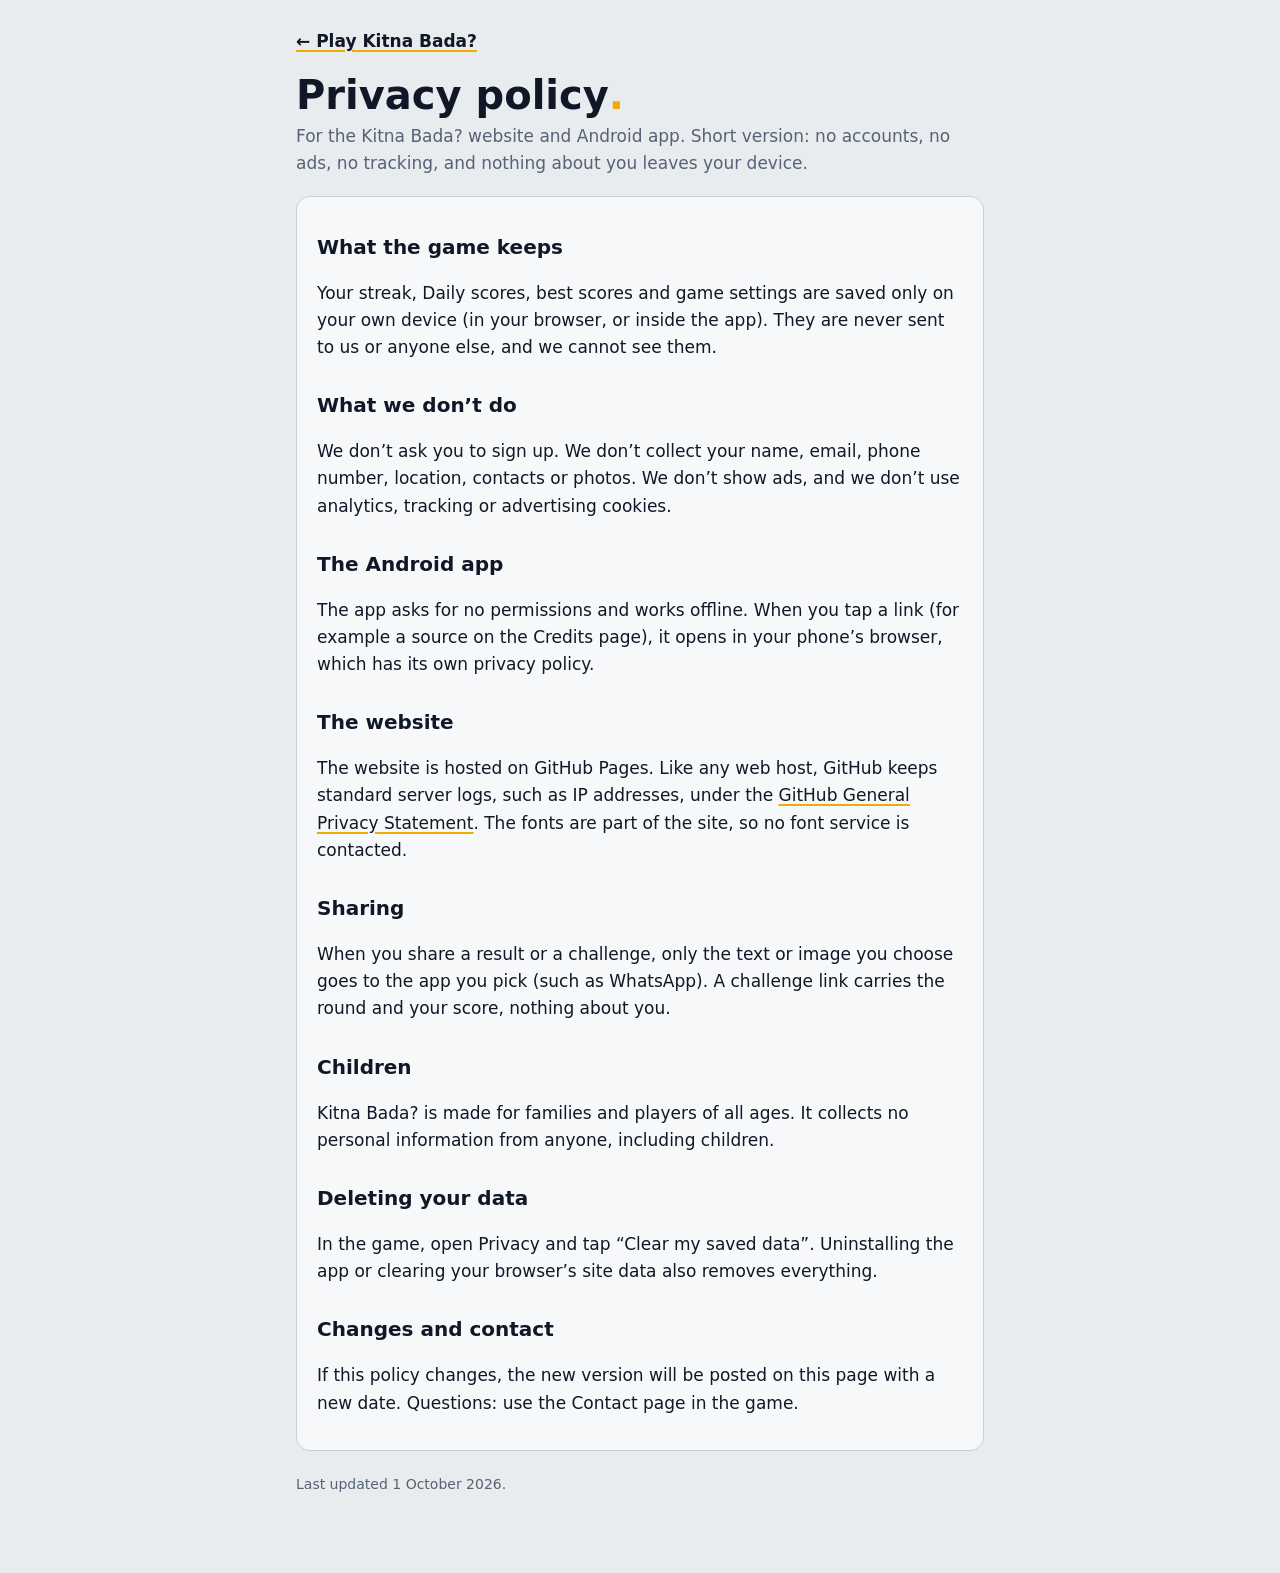
==== index.html @ c3d58e73 "Add files via upload" ====
<!doctype html>
<html lang="en">
<head>
<meta charset="utf-8">
<meta name="viewport" content="width=device-width, initial-scale=1">
<title>Privacy policy – Kitna Bada?</title>
<meta name="description" content="Privacy policy for the Kitna Bada? size-guessing game, website and Android app.">
<link rel="stylesheet" href="../fonts/fonts.css">
<style>
:root{--bg:#E8ECEF;--surface:#F6F8F9;--ink:#101828;--muted:#566275;--line:#C8D1DB;--accent:#F2A900}
@media (prefers-color-scheme:dark){:root{--bg:#0A0F17;--surface:#111925;--ink:#E6ECF3;--muted:#8E9BAE;--line:#27344A;--accent:#F4B623}}
*{box-sizing:border-box}
body{margin:0;background:var(--bg);color:var(--ink);font:400 17px/1.6 "Hind",system-ui,sans-serif}
main{max-width:720px;margin:0 auto;padding:28px 16px 64px}
h1{font-family:"Anybody",system-ui,sans-serif;font-stretch:125%;font-weight:850;font-size:clamp(28px,7vw,40px);line-height:1.1;margin:8px 0 6px}
h1 b{color:var(--accent)}
h2{font-family:"Anybody",system-ui,sans-serif;font-stretch:115%;font-weight:750;font-size:20px;margin:28px 0 6px}
.lead{color:var(--muted);margin:0 0 18px}
.card{background:var(--surface);border:1px solid var(--line);border-radius:14px;padding:6px 20px 16px}
a{color:inherit;text-decoration-color:var(--accent);text-decoration-thickness:2px;text-underline-offset:3px}
.fine{color:var(--muted);font-size:14px;margin-top:22px}
.back{display:inline-block;margin-bottom:10px;font-weight:600}
</style>
</head>
<body>
<main>
<a class="back" href="../">← Play Kitna Bada?</a>
<h1>Privacy policy<b>.</b></h1>
<p class="lead">For the Kitna Bada? website and Android app. Short version: no accounts, no ads, no tracking, and nothing about you leaves your device.</p>
<div class="card">
<h2>What the game keeps</h2>
<p>Your streak, Daily scores, best scores and game settings are saved only on your own device (in your browser, or inside the app). They are never sent to us or anyone else, and we cannot see them.</p>
<h2>What we don’t do</h2>
<p>We don’t ask you to sign up. We don’t collect your name, email, phone number, location, contacts or photos. We don’t show ads, and we don’t use analytics, tracking or advertising cookies.</p>
<h2>The Android app</h2>
<p>The app asks for no permissions and works offline. When you tap a link (for example a source on the Credits page), it opens in your phone’s browser, which has its own privacy policy.</p>
<h2>The website</h2>
<p>The website is hosted on GitHub Pages. Like any web host, GitHub keeps standard server logs, such as IP addresses, under the <a href="https://docs.github.com/en/site-policy/privacy-policies/github-general-privacy-statement">GitHub General Privacy Statement</a>. The fonts are part of the site, so no font service is contacted.</p>
<h2>Sharing</h2>
<p>When you share a result or a challenge, only the text or image you choose goes to the app you pick (such as WhatsApp). A challenge link carries the round and your score, nothing about you.</p>
<h2>Children</h2>
<p>Kitna Bada? is made for families and players of all ages. It collects no personal information from anyone, including children.</p>
<h2>Deleting your data</h2>
<p>In the game, open Privacy and tap “Clear my saved data”. Uninstalling the app or clearing your browser’s site data also removes everything.</p>
<h2>Changes and contact</h2>
<p>If this policy changes, the new version will be posted on this page with a new date. Questions: use the Contact page in the game.</p>
</div>
<p class="fine">Last updated 1 October 2026.</p>
</main>
</body>
</html>
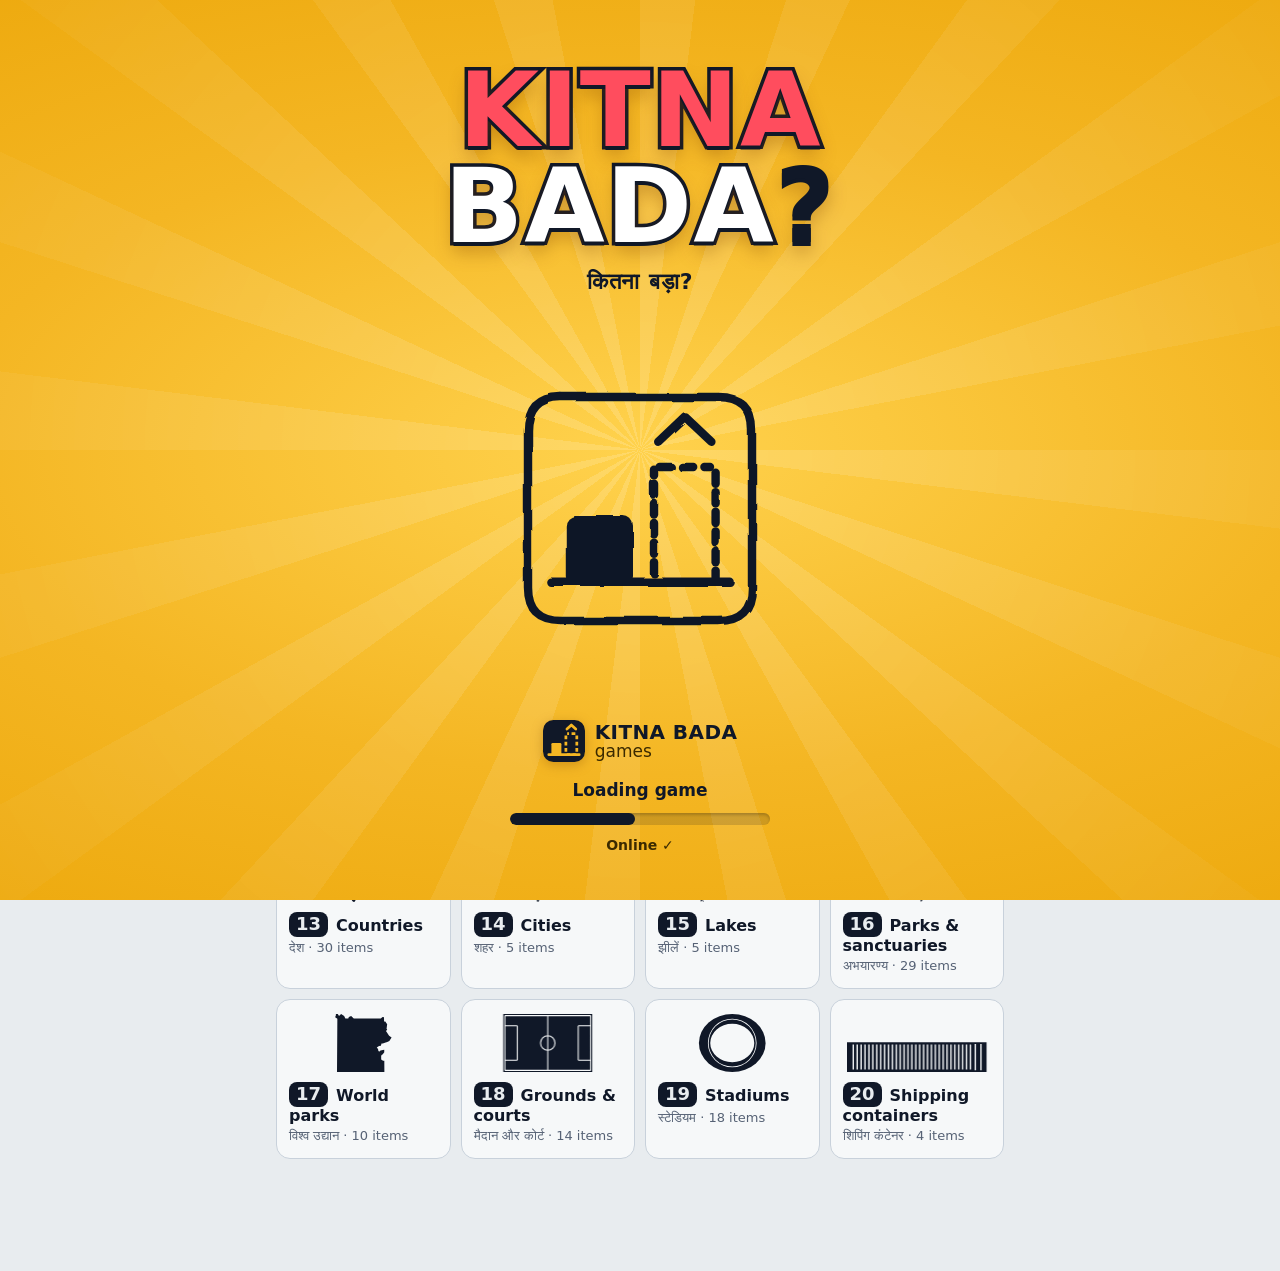
==== commit c003ef8f: "Add files via upload" ====
--- a/index.html
+++ b/index.html
@@ -2,50 +2,2408 @@
 <html lang="en">
 <head>
 <meta charset="utf-8">
-<meta name="viewport" content="width=device-width, initial-scale=1">
-<title>Privacy policy – Kitna Bada?</title>
-<meta name="description" content="Privacy policy for the Kitna Bada? size-guessing game, website and Android app.">
-<link rel="stylesheet" href="../fonts/fonts.css">
+<meta name="viewport" content="width=device-width, initial-scale=1, viewport-fit=cover">
+<meta name="description" content="Kitna Bada? A size-guessing game with an Indian twist: resize the shape, lock in your guess and see how close you got.">
+<meta name="theme-color" content="#F2A900">
+<meta property="og:title" content="Kitna Bada? – the size-guessing game">
+<meta property="og:description" content="How tall, how long, how big? Guess the size of famous Indian landmarks, trains, rockets and more.">
+<meta property="og:image" content="https://linazy-hub.github.io/kitna-bada/og.png">
+<title>Kitna Bada?</title>
+<link rel="icon" href="data:image/svg+xml,%3Csvg%20xmlns%3D%22http%3A//www.w3.org/2000/svg%22%20viewBox%3D%220%200%2040%2040%22%3E%3Crect%20width%3D%2240%22%20height%3D%2240%22%20rx%3D%2210%22%20fill%3D%22%23F2A900%22/%3E%3Crect%20x%3D%228%22%20y%3D%2222%22%20width%3D%229.5%22%20height%3D%2211%22%20rx%3D%221.2%22%20fill%3D%22%23101828%22/%3E%3Crect%20x%3D%2221.8%22%20y%3D%2213%22%20width%3D%2210.4%22%20height%3D%2220%22%20rx%3D%221.2%22%20fill%3D%22none%22%20stroke%3D%22%23101828%22%20stroke-width%3D%222.6%22%20stroke-dasharray%3D%223.6%202.4%22%20stroke-dashoffset%3D%221.8%22/%3E%3Cpath%20d%3D%22M5.5%2033h29%22%20stroke%3D%22%23101828%22%20stroke-width%3D%222.6%22%20stroke-linecap%3D%22round%22/%3E%3Cpath%20d%3D%22M22.8%208.6%2027%204.8l4.2%203.8%22%20fill%3D%22none%22%20stroke%3D%22%23101828%22%20stroke-width%3D%222.6%22%20stroke-linecap%3D%22round%22%20stroke-linejoin%3D%22round%22/%3E%3C/svg%3E">
+<link rel="stylesheet" href="fonts/fonts.css">
 <style>
-:root{--bg:#E8ECEF;--surface:#F6F8F9;--ink:#101828;--muted:#566275;--line:#C8D1DB;--accent:#F2A900}
-@media (prefers-color-scheme:dark){:root{--bg:#0A0F17;--surface:#111925;--ink:#E6ECF3;--muted:#8E9BAE;--line:#27344A;--accent:#F4B623}}
+:root{
+  --bg:#E8ECEF; --surface:#F6F8F9; --board:#FCFDFD; --grid:#DDE3E9;
+  --ink:#101828; --muted:#566275; --line:#C8D1DB;
+  --accent:#F2A900; --accent-ink:#1B1300; --accent-soft:#FBE7B0;
+  --true:#D62839; --guess:#FFFFFF; --ref:#101828;
+  --good:#1D8A58; --ok:#B98300; --meh:#D2621B; --bad:#C3283A;
+  --bar:#101828; --bar-ink:#F6F8F9;
+  --display:"Anybody", "Arial Narrow", system-ui, sans-serif;
+  --body:"Hind", system-ui, -apple-system, "Segoe UI", sans-serif;
+  --mono:"IBM Plex Mono", ui-monospace, Menlo, monospace;
+}
+@media (prefers-color-scheme: dark){
+  :root:not([data-theme="light"]){
+    color-scheme:dark;
+    --bg:#0A0F17; --surface:#111925; --board:#0D141E; --grid:#1C2737;
+    --ink:#E6ECF3; --muted:#8E9BAE; --line:#27344A;
+    --accent:#F4B623; --accent-ink:#1B1300; --accent-soft:#3A2E10;
+    --true:#FF5A6D; --guess:#0D141E; --ref:#E6ECF3; --bar:#05080D; --bar-ink:#E6ECF3;
+    --good:#3CC486; --ok:#E3B437; --meh:#F08A45; --bad:#FF5A6D;
+  }
+}
+:root[data-theme="dark"]{
+  color-scheme:dark;
+  --bg:#0A0F17; --surface:#111925; --board:#0D141E; --grid:#1C2737;
+  --ink:#E6ECF3; --muted:#8E9BAE; --line:#27344A;
+  --accent:#F4B623; --accent-ink:#1B1300; --accent-soft:#3A2E10;
+  --true:#FF5A6D; --guess:#0D141E; --ref:#E6ECF3; --bar:#05080D; --bar-ink:#E6ECF3;
+  --good:#3CC486; --ok:#E3B437; --meh:#F08A45; --bad:#FF5A6D;
+}
 *{box-sizing:border-box}
-body{margin:0;background:var(--bg);color:var(--ink);font:400 17px/1.6 "Hind",system-ui,sans-serif}
-main{max-width:720px;margin:0 auto;padding:28px 16px 64px}
-h1{font-family:"Anybody",system-ui,sans-serif;font-stretch:125%;font-weight:850;font-size:clamp(28px,7vw,40px);line-height:1.1;margin:8px 0 6px}
-h1 b{color:var(--accent)}
-h2{font-family:"Anybody",system-ui,sans-serif;font-stretch:115%;font-weight:750;font-size:20px;margin:28px 0 6px}
-.lead{color:var(--muted);margin:0 0 18px}
-.card{background:var(--surface);border:1px solid var(--line);border-radius:14px;padding:6px 20px 16px}
-a{color:inherit;text-decoration-color:var(--accent);text-decoration-thickness:2px;text-underline-offset:3px}
-.fine{color:var(--muted);font-size:14px;margin-top:22px}
-.back{display:inline-block;margin-bottom:10px;font-weight:600}
+[hidden]{display:none!important}
+body{background:var(--bg);color:var(--ink);font-family:var(--body);font-size:16px;line-height:1.45}
+.app{max-width:760px;margin:0 auto;padding-inline:16px;padding-block:14px 32px;display:flex;flex-direction:column;gap:14px}
+header{display:flex;align-items:center;justify-content:space-between;gap:10px;flex-wrap:nowrap}
+.brand{min-width:0}
+.brand{display:flex;align-items:center;gap:10px;color:inherit;text-decoration:none;border-radius:8px}
+.brand:focus-visible{outline:3px solid var(--accent);outline-offset:4px}
+.brand h1{margin:0;font-family:var(--display);font-stretch:135%;font-weight:880;font-size:clamp(26px,7vw,36px);letter-spacing:-.015em;line-height:1}
+.brand h1 b{color:var(--accent);font-weight:900}
+.hi{font-size:15px;color:var(--muted);font-weight:500}
+.seg{display:flex;background:var(--surface);border:1px solid var(--line);border-radius:999px;padding:3px}
+.seg button{border:0;background:transparent;color:var(--muted);font:600 14px var(--body);padding:6px 14px;border-radius:999px;cursor:pointer}
+.seg button[aria-pressed="true"]{background:var(--ink);color:var(--bg)}
+section{display:flex;flex-direction:column;gap:12px}
+
+/* Group home */
+.home-head{display:flex;justify-content:space-between;align-items:center;gap:12px;flex-wrap:wrap}
+.home-head h2{margin:0;font-family:var(--display);font-stretch:120%;font-weight:800;font-size:22px}
+.pairs{display:flex;align-items:center;gap:8px;font-size:13px;color:var(--muted)}
+.pairs .seg button{font-size:13px;padding:5px 12px}
+.pair-note{margin:0;font-size:14px;color:var(--muted)}
+.grid{display:grid;grid-template-columns:repeat(auto-fill,minmax(150px,1fr));gap:10px}
+.card{position:relative;display:flex;flex-direction:column;align-items:flex-start;gap:2px;text-align:left;background:var(--surface);border:1px solid var(--line);border-radius:14px;padding:10px 12px 12px;color:var(--ink);cursor:pointer;font:inherit}
+.card:hover{border-color:var(--ink)}
+.card canvas{width:100%;height:64px;display:block;margin-bottom:6px}
+.card .nm{font-family:var(--display);font-stretch:110%;font-weight:760;font-size:16px;line-height:1.15}
+.card .sub{font-size:13px;color:var(--muted)}
+.card.all{grid-column:1/-1;background:var(--accent-soft);border-color:var(--accent);flex-direction:row;align-items:center;justify-content:space-between;padding:14px 16px}
+.card.all .nm{font-size:19px}
+.sn{display:inline-block;min-width:2.2em;margin-right:6px;padding:0 5px;border-radius:6px;background:var(--ink);color:var(--bg);font:700 12px var(--mono);text-align:center;vertical-align:2px;font-stretch:100%}
+.card.locked .sn,.opt.locked .sn{background:var(--muted)}
+.card .best{position:absolute;top:8px;right:10px;font-family:var(--mono);font-size:11px;color:var(--muted)}
+
+/* Play */
+.meta{display:flex;align-items:center;justify-content:space-between;gap:10px;flex-wrap:wrap}
+.meta-l{display:flex;align-items:center;gap:10px}
+.back{border:0;background:none;color:var(--ink);font:600 14px var(--body);padding:4px 0;cursor:pointer;text-decoration:underline;text-underline-offset:3px}
+.tag{font-size:12px;font-weight:700;letter-spacing:.06em;text-transform:uppercase;background:var(--accent-soft);color:var(--ink);padding:3px 9px;border-radius:999px}
+.pips{display:flex;gap:6px}
+.pip{width:22px;height:8px;border-radius:4px;background:var(--grid)}
+.pip.cur{background:var(--ink)}
+.pip.s1{background:var(--good)}.pip.s2{background:var(--ok)}.pip.s3{background:var(--meh)}.pip.s4{background:var(--bad)}
+.run{font-family:var(--mono);font-size:13px;color:var(--muted);font-variant-numeric:tabular-nums}
+.prompt{margin:0;font-size:clamp(18px,4.6vw,22px);line-height:1.3;text-wrap:balance}
+.prompt strong{font-family:var(--display);font-stretch:112%;font-weight:760}
+.known{margin:4px 0 0;font-size:14px;color:var(--muted)}
+.known span{font-family:var(--mono);color:var(--ink)}
+.board{position:relative;height:clamp(220px,58vh,760px);background:var(--board);border:1px solid var(--line);border-radius:14px;overflow:hidden}
+#cv{display:block;width:100%;height:100%;touch-action:none;cursor:ns-resize}
+#cv:focus-visible{outline:3px solid var(--accent);outline-offset:-3px;border-radius:14px}
+.bar{display:flex;gap:10px;align-items:stretch}
+.wallet{flex:none;display:flex;flex-direction:column;justify-content:center;gap:2px;padding:4px 12px;background:var(--surface);border:1px solid var(--line);border-radius:12px;font:600 14px var(--mono);white-space:nowrap}
+.wallet b{font-weight:700}
+.card.locked{opacity:.62;background:repeating-linear-gradient(135deg,var(--surface) 0 10px,var(--bg) 10px 20px)}
+.card.locked canvas{filter:grayscale(1);opacity:.5}
+.card .lock{display:inline-block;margin-top:4px;font:600 12px var(--body);color:var(--ink);background:var(--accent-soft);border-radius:999px;padding:2px 8px}
+.opt.locked{opacity:.55}.opt.locked .t::after{content:"  🔒"}
+.earned{margin-top:8px;font-size:16px;background:var(--accent-soft);border:1px solid var(--accent);border-radius:12px;padding:10px 12px}
+.earned .stars{display:block;font-size:24px;letter-spacing:2px;margin-bottom:2px}
+.earned.pop{animation:pop .5s cubic-bezier(.2,.9,.25,1.3)}
+@keyframes pop{0%{transform:scale(.8);opacity:0}100%{transform:none;opacity:1}}
+.pick4{position:fixed;inset:0;z-index:185;display:flex;flex-direction:column;background:var(--bg);padding:calc(env(safe-area-inset-top,0px) + 18px) 16px calc(env(safe-area-inset-bottom,0px) + 14px)}
+.p4-head h2{margin:0;font-family:var(--display);font-stretch:125%;font-weight:900;font-size:clamp(24px,7vw,32px);line-height:1.05}
+.p4-head p{margin:6px 0 12px;color:var(--muted)}
+.p4-grid{flex:1;overflow-y:auto;display:grid;grid-template-columns:repeat(auto-fill,minmax(140px,1fr));gap:10px;align-content:start;padding-bottom:8px}
+.card.p4{position:relative}
+.card.p4[aria-pressed="true"]{border:2.5px solid var(--accent);background:var(--accent-soft)}
+.card.p4.dim{opacity:.45}
+.card.p4 .tick{position:absolute;top:8px;right:10px;width:24px;height:24px;border-radius:50%;display:grid;place-items:center;font-style:normal;font-weight:800;background:var(--surface);border:1.5px solid var(--line);color:transparent}
+.card.p4[aria-pressed="true"] .tick{background:var(--accent);border-color:var(--accent);color:#1B1300}
+.p4-foot{display:flex;align-items:center;gap:12px;padding-top:10px;border-top:1px solid var(--line)}
+.p4-foot span{flex:none;font:600 15px var(--mono)}
+.p4-foot .primary{flex:1;white-space:nowrap;font-size:17px}
+.p4-foot .primary:disabled{opacity:.45;cursor:default}
+.unlock{width:min(92vw,380px);margin:auto;background:var(--surface);color:var(--ink);border-radius:18px;padding:20px;display:flex;flex-direction:column;align-items:center;text-align:center;gap:8px;animation:rise .22s ease-out}
+.unlock canvas{width:96px;height:64px}
+.unlock h3{margin:0;font-family:var(--display);font-stretch:120%;font-weight:880;font-size:22px}
+.unlock p{margin:0 0 6px;color:var(--muted)}
+.ul-btns{display:flex;flex-direction:column;gap:8px;width:100%}
+.ul-btns button{width:100%;padding:12px;border-radius:12px;font:800 16px var(--display);font-stretch:112%;cursor:pointer}
+.ul-btns button:disabled{opacity:.4;cursor:default}
+#unlockDlg{align-items:center}
+#lock:disabled{background:var(--grid);color:var(--muted);cursor:default}
+.sn{min-width:2em;margin-right:8px;padding:1px 7px;border-radius:8px;font:900 18px/1.25 var(--display);font-stretch:115%;vertical-align:1px}
+.opt .sn{font-size:15px;padding:0 6px;border-radius:7px}
+.card.locked{opacity:1}.card.locked .nm,.card.locked .sub{opacity:.6}
+.lockbadge{position:absolute;top:8px;right:8px;width:38px;height:38px;border-radius:50%;display:grid;place-items:center;background:var(--ink);color:var(--accent);box-shadow:0 3px 0 rgb(0 0 0 / .25);z-index:1}
+.lockbadge svg{width:22px;height:22px}
+.card.locked .best{display:none}
+.card .lock{font:800 13px var(--body);padding:3px 10px}
+.opt.locked .t::after{content:none}
+.opt.locked{opacity:1}.opt.locked canvas,.opt.locked .t{opacity:.55}
+.opt .lk{flex:none;width:30px;height:30px;border-radius:50%;display:grid;place-items:center;background:var(--ink);color:var(--accent)}
+.opt .lk svg{width:17px;height:17px}
+/* every round slides gently into view */
+#play.enter .meta,#play.enter .tag,#play.enter .prompt{animation:rIn .32s ease-out both}
+#play.enter .board{animation:bIn .42s cubic-bezier(.2,.8,.25,1) both}
+#play.enter .controls,#play.enter #lock{animation:rIn .36s .12s ease-out both}
+@keyframes rIn{from{opacity:0;transform:translateY(10px)}to{opacity:1;transform:none}}
+@keyframes bIn{from{opacity:0;transform:translateY(14px) scale(.97)}to{opacity:1;transform:none}}
+.picker{position:relative;flex:1;min-width:0}
+.pick{width:100%;height:100%;min-height:48px;display:flex;align-items:center;gap:10px;background:var(--surface);border:1px solid var(--line);border-radius:12px;padding:6px 12px 6px 6px;font:600 16px var(--body);color:var(--ink);cursor:pointer}
+.pick canvas{width:44px;height:34px;background:var(--accent-soft);border-radius:8px;flex:none}
+.pick span{flex:1;text-align:left;white-space:nowrap;overflow:hidden;text-overflow:ellipsis}
+.pick:focus-visible{outline:3px solid var(--ink);outline-offset:2px}
+.modes{border-radius:12px;align-items:stretch}
+.modes button{border-radius:9px}
+.menu{position:absolute;z-index:20;top:calc(100% + 6px);left:0;width:min(360px,calc(100vw - 32px));max-height:62vh;overflow:auto;background:var(--surface);border:1px solid var(--line);border-radius:14px;box-shadow:0 14px 36px rgb(10 15 23 / .22);padding:6px}
+.menu-pairs{display:flex;justify-content:space-between;align-items:center;gap:8px;padding:6px 8px 10px;border-bottom:1px solid var(--line);margin-bottom:4px;font-size:13px;color:var(--muted)}
+.menu-pairs .seg button{font-size:13px;padding:4px 10px}
+.opt{display:flex;gap:10px;align-items:center;width:100%;border:0;background:none;padding:7px 8px;border-radius:10px;color:var(--ink);font:inherit;cursor:pointer;text-align:left}
+.opt:hover,.opt[aria-selected="true"]{background:var(--accent-soft)}
+.opt:focus-visible{outline:2px solid var(--ink)}
+.opt canvas{width:44px;height:30px;flex:none}
+.opt .t{flex:1;font-weight:600;font-size:15px;line-height:1.2}
+.opt .t small{display:block;color:var(--muted);font-size:12px;font-weight:400}
+.refcard{position:absolute;top:10px;left:10px;display:flex;gap:8px;align-items:flex-start;background:var(--surface);border:1px solid var(--line);border-radius:10px;padding:6px 10px;max-width:calc(100% - 110px);pointer-events:none}
+.refcard i{width:11px;height:11px;background:var(--ref);margin-top:5px;flex:none;border-radius:2px}
+.refcard div{min-width:0}
+.refcard b{display:block;font-size:14px;line-height:1.3;white-space:nowrap;overflow:hidden;text-overflow:ellipsis}
+.refcard span{font-family:var(--mono);font-size:12px;color:var(--muted)}
+.zoom{position:absolute;top:10px;right:10px;display:flex;border:1px solid var(--line);border-radius:10px;overflow:hidden;background:var(--surface)}
+.zoom button{width:40px;height:38px;border:0;background:none;color:var(--ink);cursor:pointer;display:grid;place-items:center}
+.zoom button+button{border-left:1px solid var(--line)}
+.zoom button:focus-visible{outline:2px solid var(--ink);outline-offset:-2px}
+.gtag{position:absolute;left:0;top:0;transform:translate(-50%,-100%);background:var(--surface);border:1.5px solid var(--ink);border-radius:8px;padding:3px 8px;font-family:var(--mono);font-size:13px;font-weight:600;white-space:nowrap;pointer-events:none;font-variant-numeric:tabular-nums}
+.gtag.rev{border-color:var(--true);color:var(--true)}
+
+.ruler{display:block;width:100%;height:38px;border:1px solid var(--line);border-radius:10px;background:var(--surface);touch-action:none;cursor:ew-resize}
+.ruler:focus-visible{outline:3px solid var(--ink);outline-offset:2px}
+.slidehint{margin:-2px 0 0;text-align:center;font-size:14px;color:var(--muted)}
+@media (max-height:820px){.slidehint{display:none}#play{gap:10px}.app{gap:10px;padding-block:10px 32px}#play .tag{margin-bottom:4px}}
+@media (max-width:420px){.brand h1{font-size:clamp(21px,6.1vw,26px)}.brand .mark{width:30px}}
+.tag{display:inline-block;margin-bottom:6px}
+.controls{display:grid;grid-template-columns:38px 1fr auto 38px;gap:8px;align-items:center}
+.runit{font:600 13px var(--mono);color:var(--ink);white-space:nowrap;min-width:3ch;text-align:center}
+.controls .step{height:38px;font-size:20px;line-height:1;padding:0}
+.step{height:44px;border:1px solid var(--line);background:var(--surface);color:var(--ink);border-radius:10px;font:700 22px var(--body);cursor:pointer}
+input[type=range]{width:100%;accent-color:var(--ink);height:32px}
+.readout{display:flex;justify-content:space-between;align-items:baseline;gap:10px;flex-wrap:wrap}
+.readout span{font-size:13px;color:var(--muted);text-transform:uppercase;letter-spacing:.08em}
+.readout strong{font-family:var(--mono);font-size:20px;font-variant-numeric:tabular-nums}
+.primary{border:0;background:var(--accent);color:var(--accent-ink);font-family:var(--display);font-stretch:115%;font-weight:800;font-size:18px;padding:13px 18px;border-radius:12px;cursor:pointer;width:100%}
+.ghost{border:1px solid var(--line);background:var(--surface);color:var(--ink);font:600 15px var(--body);padding:11px 16px;border-radius:12px;cursor:pointer;width:100%}
+.primary:focus-visible,.step:focus-visible,.seg button:focus-visible,.ghost:focus-visible,.card:focus-visible,.back:focus-visible{outline:3px solid var(--ink);outline-offset:2px}
+.result{background:var(--surface);border:1px solid var(--line);border-radius:14px;padding:14px 16px;display:flex;flex-direction:column;gap:8px}
+.res-top{display:flex;align-items:baseline;gap:12px}
+.res-score{font-family:var(--display);font-stretch:130%;font-weight:900;font-size:40px;line-height:1;font-variant-numeric:tabular-nums}
+.res-label{font-weight:700;font-size:15px}
+.res-text{margin:0;font-size:15px}
+.res-text b{font-family:var(--mono);font-weight:600;white-space:nowrap}
+.fact{margin:0;font-size:14px;color:var(--muted)}
+.sunfact{margin:0;font-size:14px;font-weight:600;color:var(--ink);background:linear-gradient(90deg,rgb(255 196 40 / .28),rgb(255 196 40 / .08));border-left:4px solid #F4B623;border-radius:8px;padding:8px 10px}
+
+/* Done */
+.done h2{margin:0;font-family:var(--display);font-stretch:130%;font-weight:880;font-size:clamp(40px,12vw,64px);line-height:1;font-variant-numeric:tabular-nums}
+.done h2 small{font-size:.4em;color:var(--muted);font-weight:600}
+.rows{display:flex;flex-direction:column;border:1px solid var(--line);border-radius:14px;background:var(--surface);overflow:hidden}
+.row{display:grid;grid-template-columns:1fr auto;gap:10px;padding:10px 14px;border-top:1px solid var(--line);align-items:center}
+.row:first-child{border-top:0}
+.row .nm{font-size:15px}
+.row .nm small{display:block;color:var(--muted);font-size:13px}
+.row .pt{font-family:var(--mono);font-weight:600;font-variant-numeric:tabular-nums;display:flex;align-items:center;gap:8px}
+.row.tap{cursor:pointer}.row.tap:hover{background:var(--accent-soft)}.row.tap:focus-visible{outline:3px solid var(--accent);outline-offset:-3px}
+.row .pt i{font-style:normal;font-size:22px;color:var(--muted);font-family:var(--body)}
+.btns{display:grid;grid-template-columns:repeat(auto-fit,minmax(140px,1fr));gap:10px}
+.streak{font-size:14px;color:var(--muted)}
+.rules{font-size:13px;color:var(--muted);border-top:1px solid var(--line);padding-top:12px}
+.rules p{margin:0 0 4px}
+.toast{position:fixed;z-index:60;left:50%;bottom:calc(20px + env(safe-area-inset-bottom,0px));transform:translateX(-50%);background:var(--ink);color:var(--bg);padding:8px 14px;border-radius:999px;font-size:14px;max-width:calc(100vw - 32px)}
+/* Streak, tab bar, pages */
+body{padding-bottom:calc(72px + env(safe-area-inset-bottom,0px))}
+.streakb{flex:none;white-space:nowrap;font-family:var(--mono);font-size:14px;border:1.5px solid var(--ink);border-radius:10px;padding:5px 12px;background:var(--surface)}
+@media (max-width:420px){.streakb{font-size:12px;padding:4px 8px}}
+.streakb b{font-weight:600}
+.tabbar{position:fixed;left:0;right:0;bottom:0;z-index:30;display:grid;grid-template-columns:repeat(5,1fr);background:var(--bar);border-top:1px solid var(--line);padding:6px 4px calc(6px + env(safe-area-inset-bottom,0px))}
+.tabbar button{display:flex;flex-direction:column;align-items:center;gap:3px;border:0;background:none;color:color-mix(in srgb,var(--bar-ink) 62%,transparent);font:600 12px var(--body);padding:6px 2px 8px;cursor:pointer;position:relative}
+.tabbar svg{width:24px;height:24px}
+.tabbar button[aria-current="page"]{color:var(--bar-ink)}
+.tabbar button[aria-current="page"]::after{content:"";position:absolute;bottom:1px;width:26px;height:3px;border-radius:2px;background:var(--accent)}
+.tabbar button:focus-visible{outline:2px solid var(--accent);outline-offset:-2px}
+.toast{bottom:auto;top:calc(env(safe-area-inset-top,0px) + 12px);pointer-events:none;box-shadow:0 6px 18px rgb(0 0 0 / .25);animation:tdrop .2s ease-out}
+@keyframes tdrop{from{transform:translate(-50%,-10px);opacity:0}to{transform:translateX(-50%);opacity:1}}
+.page-head h2{margin:0;font-family:var(--display);font-stretch:125%;font-weight:850;font-size:clamp(28px,8vw,40px);line-height:1}
+.page-head p{margin:6px 0 0;color:var(--muted)}
+.row .play{border:1.5px solid var(--ink);background:none;color:var(--ink);font:700 14px var(--body);padding:6px 12px;border-radius:9px;cursor:pointer}
+.row .play.done{border-color:var(--line);color:var(--muted)}
+.chips{display:flex;gap:6px;overflow-x:auto;padding-bottom:2px}
+.chips button{flex:none;border:1px solid var(--line);background:var(--surface);color:var(--ink);font:500 13px var(--body);padding:5px 11px;border-radius:999px;cursor:pointer}
+.chips button[aria-pressed="true"]{background:var(--accent-soft);border-color:var(--accent);font-weight:700}
+.past-item{border-top:1px solid var(--line)}
+.past-item:first-child{border-top:0}
+.past-item .row{border-top:0}
+.past-btns{display:flex;align-items:center;gap:12px}
+.reveal{font-size:13px;color:var(--muted)}
+.past-ans{padding:0 12px 12px}
+.spoiler{display:flex;flex-direction:column;gap:10px;align-items:flex-start;background:var(--surface);border:1px dashed var(--line);border-radius:14px;padding:16px}
+.spoiler p{margin:0}
+.spoiler .btns{width:100%}
+/* Credits */
+.credits-intro .lead{font-size:20px;line-height:1.5}
+.cred-group{margin-top:22px;border-top:3px solid var(--ink);padding-top:14px}
+.cred-group h3{margin:0 0 4px;display:flex;align-items:baseline;gap:10px;font-family:var(--display);font-stretch:125%;font-weight:880;font-size:clamp(24px,7vw,34px);text-transform:uppercase;line-height:1}
+.cred-group h3 small{font-family:var(--mono);font-size:14px;font-weight:600;color:var(--muted)}
+.cred{padding:12px 0;border-bottom:1px solid var(--line)}
+.cred b{display:block;font-size:17px}
+.cred .m{font-family:var(--mono);font-size:13px;color:var(--muted);display:flex;flex-wrap:wrap;gap:4px 10px;margin-top:3px}
+.cred a{color:var(--ink);text-decoration-thickness:2px;text-underline-offset:3px}
+.cred a:focus-visible{outline:2px solid var(--accent)}
+.calc{font-size:11px;font-weight:700;letter-spacing:.06em;text-transform:uppercase;background:var(--accent-soft);color:var(--ink);padding:1px 6px;border-radius:4px}
+.linkbtn{border:0;background:none;padding:0;color:inherit;font:inherit;text-decoration:underline;text-underline-offset:3px;cursor:pointer}
+.foot-links{font-size:14px}
+/* Final share */
+.final-share{display:grid;grid-template-columns:minmax(0,1fr) minmax(0,1.15fr);gap:14px;align-items:center}
+@media (max-width:460px){.final-share{grid-template-columns:1fr}}
+.final-share img{width:100%;aspect-ratio:1;border:1px solid var(--line);border-radius:10px;background:var(--board)}
+/* Info pages */
+.info .back{align-self:flex-start;border:0;background:none;color:var(--ink);font:600 14px var(--body);padding:4px 0;cursor:pointer;text-decoration:underline;text-underline-offset:3px}
+.info .prose h3{margin:18px 0 6px;font-family:var(--display);font-stretch:115%;font-weight:800;font-size:19px}
+.info .prose ul{margin:0 0 12px;padding-left:20px;font-size:16px;line-height:1.6}
+.fine{font-size:13px;color:var(--muted)}
+.fb{display:flex;flex-direction:column;gap:8px;max-width:560px}
+.fb label{font-weight:700;font-size:15px}
+.fb .opt{font-weight:400;color:var(--muted)}
+.fb select,.fb input,.fb textarea{font:16px var(--body);color:var(--ink);background:var(--surface);border:1px solid var(--line);border-radius:10px;padding:10px 12px;width:100%}
+.fb select:focus-visible,.fb input:focus-visible,.fb textarea:focus-visible{outline:3px solid var(--accent);outline-offset:1px}
+.fb-err{margin:0;color:var(--bad);font-size:14px}
+.confirm{margin-top:10px;background:var(--surface);border:1px dashed var(--line);border-radius:12px;padding:12px}
+.confirm p{margin:0 0 10px}
+.help h4{margin:16px 0 6px;font-size:13px;letter-spacing:.08em;text-transform:uppercase;color:color-mix(in srgb,var(--bg) 65%,transparent)}
+.help ul{list-style:none;margin:0;padding:0;display:grid;grid-template-columns:repeat(auto-fit,minmax(170px,1fr));gap:6px 16px}
+.help .linkbtn{font-size:15px;text-align:left;padding:4px 0}
+.help .linkbtn:focus-visible{outline:2px solid var(--accent)}
+/* Learn */
+.learn{display:flex;flex-direction:column;gap:18px;margin-top:22px;border-top:3px solid var(--ink);padding-top:22px}
+.big{margin:8px 0 0;font-family:var(--display);font-stretch:125%;font-weight:880;font-size:clamp(28px,8vw,42px);line-height:1;text-wrap:balance;text-transform:uppercase;letter-spacing:-.01em}
+.steps{display:grid;gap:14px}
+@media (min-width:700px){.steps{grid-template-columns:repeat(3,1fr)}}
+.step-card{margin:0;border:2px solid var(--ink);border-radius:4px;overflow:hidden;background:var(--surface);display:flex;flex-direction:column}
+.illo{display:block;width:100%;aspect-ratio:4/3;background:var(--board);border-bottom:2px solid var(--ink)}
+.illo.wide{aspect-ratio:16/9;border:2px solid var(--ink);border-radius:4px}
+.step-card figcaption{padding:14px 16px 16px}
+.eyebrow{font-family:var(--mono);font-size:13px;font-weight:600;letter-spacing:.06em;text-transform:uppercase;color:var(--true)}
+.step-card p{margin:8px 0 0;font-size:16px}
+.reveal-fig{margin:0}
+.reveal-fig figcaption{margin-top:8px;font-family:var(--mono);font-size:13px;color:var(--muted)}
+.prose{max-width:65ch}
+.prose p{margin:0 0 12px;font-size:17px;line-height:1.6}
+.faq{border-top:2px solid var(--ink)}
+.faq details{border-bottom:2px solid var(--ink);padding:4px 0}
+.faq summary{cursor:pointer;list-style:none;display:flex;justify-content:space-between;gap:12px;align-items:center;padding:12px 0;font-weight:700;font-size:18px;line-height:1.3}
+.faq summary::-webkit-details-marker{display:none}
+.faq summary::after{content:"+";font-family:var(--mono);font-size:22px;flex:none}
+.faq details[open] summary::after{content:"−"}
+.faq summary:focus-visible{outline:3px solid var(--accent);outline-offset:2px}
+.faq p{margin:0 0 14px;font-size:16px;max-width:65ch}
+.foot{margin-top:12px;background:var(--ink);color:var(--bg);border-radius:14px;padding:22px 20px}
+.foot-brand{font-family:var(--display);font-stretch:135%;font-weight:900;font-size:34px;line-height:1}
+.foot-brand b{color:var(--accent)}
+.mark{width:clamp(30px,8vw,40px);height:auto;flex:none;display:block}
+.foot-brand{display:flex;align-items:center;gap:12px;white-space:nowrap;font-size:clamp(20px,6.4vw,34px)}.foot-brand .mark{width:42px}
+.bt{display:flex;align-items:baseline;column-gap:10px;row-gap:0;flex-wrap:wrap;min-width:0}
+.brand h1{white-space:nowrap}.bt .hi{white-space:nowrap}
+.foot .hi{color:color-mix(in srgb,var(--bg) 65%,transparent)}
+.foot p{margin:12px 0 0}
+.rules{display:none}
+.sheet-bg{position:fixed;inset:0;z-index:40;background:rgb(6 10 16 / .55);display:flex;align-items:flex-end;justify-content:center}
+.sheet{width:100%;max-width:620px;max-height:92vh;display:flex;flex-direction:column;background:var(--surface);color:var(--ink);border:1px solid var(--line);border-radius:18px 18px 0 0;box-shadow:0 -10px 40px rgb(0 0 0 / .25);animation:rise .22s ease-out}
+@keyframes rise{from{transform:translateY(24px);opacity:.6}to{transform:none;opacity:1}}
+@media (min-width:700px){.sheet-bg{align-items:center}.sheet{border-radius:18px}}
+.sh-head{display:flex;justify-content:space-between;align-items:center;gap:12px;padding:12px 12px 12px 18px;border-bottom:1px solid var(--line);font-family:var(--mono);font-size:13px;color:var(--muted)}
+.x{width:44px;height:44px;flex:none;display:grid;place-items:center;border:1px solid var(--ink);background:var(--surface);color:var(--ink);border-radius:10px;cursor:pointer}
+.x:focus-visible{outline:3px solid var(--accent);outline-offset:2px}
+.sh-body{overflow:auto;padding:16px 18px;display:flex;flex-direction:column;gap:10px}
+.sh-score{display:flex;align-items:baseline;gap:10px;flex-wrap:wrap}
+.sh-score span{font-family:var(--display);font-stretch:135%;font-weight:900;font-size:72px;line-height:.9;font-variant-numeric:tabular-nums}
+.sh-score small{font-family:var(--mono);font-size:18px;font-weight:600}
+.sh-score em{font-style:normal;font-weight:700;font-size:15px;margin-left:auto;padding:3px 10px;border-radius:999px;background:var(--accent-soft)}
+.sh-line{margin:0;font-size:16px}
+.sh-line b{font-family:var(--mono);font-weight:600;white-space:nowrap}
+.sh-grid{display:grid;grid-template-columns:minmax(0,1fr) minmax(0,1.15fr);gap:14px;align-items:center;margin-top:4px}
+@media (max-width:460px){.sh-grid{grid-template-columns:1fr}}
+.sh-grid img{width:100%;aspect-ratio:1;border:6px solid #fff;border-radius:6px;background:var(--board);transform:rotate(-2.5deg);box-shadow:0 10px 24px rgb(0 0 0 / .28),0 0 0 1px rgb(0 0 0 / .08)}
+@media (max-width:460px){.sh-grid img{width:90%;justify-self:center;margin:6px 0}}
+.sh-grid img.snap{animation:snap .6s cubic-bezier(.2,.9,.25,1.15) both}
+@keyframes snap{0%{transform:scale(1.22) rotate(0);opacity:0;filter:brightness(2.4)}20%{opacity:1;filter:brightness(1.9)}100%{transform:rotate(-2.5deg);opacity:1;filter:none}}
+.flash{position:fixed;inset:0;z-index:45;background:#fff;pointer-events:none;animation:flash .5s ease-out forwards}
+@keyframes flash{0%{opacity:.92}100%{opacity:0}}
+.sh-tools{display:flex;gap:8px;align-items:center}
+.snd .off{display:none}.snd[aria-pressed="false"] .on{display:none}.snd[aria-pressed="false"] .off{display:block}
+@media (prefers-reduced-motion:reduce){.sh-grid img.snap,.flash{animation:none}.flash{display:none}}
+.sh-actions{display:flex;flex-direction:column;gap:10px}
+.sh-actions h3{margin:0;font-family:var(--display);font-stretch:115%;font-weight:800;font-size:19px;text-wrap:balance}
+.sh-actions button{width:100%;padding:13px 14px;border-radius:12px;font-family:var(--display);font-stretch:115%;font-weight:800;font-size:16px;cursor:pointer}
+.btn-a{border:0;background:var(--accent);color:var(--accent-ink)}
+.btn-b{border:0;background:var(--ink);color:var(--bg)}
+.btn-c{border:1.5px solid var(--ink);background:transparent;color:var(--ink)}
+.sh-actions button:focus-visible{outline:3px solid var(--ink);outline-offset:2px}
+.sh-note{margin:0;font-size:14px;color:var(--muted);background:var(--board);border:1px dashed var(--line);border-radius:10px;padding:10px 12px}
+.sh-foot{padding:12px 18px calc(12px + env(safe-area-inset-bottom,0px));border-top:1px solid var(--line)}
+@media (prefers-reduced-motion: reduce){*{transition:none!important;animation:none!important}}
+/* Phones held sideways: header and group picker share one row, the board sits on the left and the question and controls on the right */
+@media (orientation: landscape) and (max-height: 520px){
+  .app{max-width:1100px;display:grid;grid-template-columns:auto minmax(0,1fr);align-items:center;column-gap:14px;row-gap:8px;padding-block:6px 8px}
+  .app>*{grid-column:1/-1}
+  .app>header{grid-column:1}.app>.bar{grid-column:2}
+  header .hi{display:none}.brand h1{font-size:22px}.brand .mark{width:28px}
+  .pick{min-height:40px}.pick canvas{height:28px}.wallet{padding:2px 10px;font-size:13px}
+  #play{display:grid;grid-template-columns:minmax(0,1.55fr) minmax(0,1fr);column-gap:14px;row-gap:8px;align-items:start}
+  #play>.board{grid-column:1;grid-row:1/span 6}
+  #play>*:not(.board){grid-column:2}
+  #play .prompt{font-size:18px}
+  #play .slidehint{display:none}
+  #play .primary{padding:10px 14px}
+  .tabbar{padding:2px 4px calc(2px + env(safe-area-inset-bottom,0px))}
+  .tabbar button{flex-direction:row;justify-content:center;gap:6px;padding:7px 2px}
+  .tabbar svg{width:20px;height:20px}
+  body{padding-bottom:calc(44px + env(safe-area-inset-bottom,0px))}
+  .totop{bottom:calc(54px + env(safe-area-inset-bottom,0px))}
+  .infomenu{bottom:calc(50px + env(safe-area-inset-bottom,0px))}
+  .tour{padding:calc(env(safe-area-inset-top,0px) + 10px) 16px calc(env(safe-area-inset-bottom,0px) + 8px)}
+  .tour h2{display:none}
+  .tour-view{max-width:760px}
+  .tour-card{display:grid;grid-template-columns:minmax(0,1.2fr) minmax(0,1fr);grid-template-rows:minmax(0,1fr) auto;align-items:stretch}
+  .tour-card{height:100%;max-height:100%;overflow:hidden}
+  .tour-card canvas{border-bottom:0;border-right:3px solid #101828;width:100%;height:100%;aspect-ratio:auto;min-height:0}
+  .tour-card .tc-body{overflow:auto;min-height:0;display:flex;flex-direction:column;justify-content:safe center}
+  .tour-nav{max-width:760px}
+  .tour-card canvas{grid-column:1;grid-row:1}
+  .tour-card .tour-lockbar{grid-column:1;grid-row:2;border-right:3px solid #101828}
+  .tour-card .tc-body{grid-column:2;grid-row:1/span 2;padding:12px 14px}
+  .tour-card p{font-size:15px}
+  .tour-dots{margin:8px 0 6px}
+}
+.info-jump{display:flex;gap:8px;overflow-x:auto;padding-bottom:2px;position:sticky;top:0;z-index:5;background:var(--bg);padding-top:6px}
+.info-jump a{flex:none;color:var(--ink);text-decoration:none;font:600 14px var(--body);padding:7px 14px;border-radius:999px;background:var(--surface);border:1px solid var(--line)}
+.info-jump a:focus-visible{outline:3px solid var(--accent);outline-offset:2px}
+.info-block{display:flex;flex-direction:column;gap:14px;padding-top:18px;margin-top:6px;border-top:3px solid var(--ink);scroll-margin-top:60px}
+.info-h{margin:0;font-family:var(--display);font-stretch:125%;font-weight:880;font-size:clamp(24px,7vw,34px);line-height:1.05;text-transform:uppercase;text-wrap:balance}
+.info-h.sm{font-size:clamp(20px,5.6vw,24px);margin-bottom:10px}
+.info-two{display:grid;gap:14px}
+@media (min-width:700px){.info-two{grid-template-columns:1fr 1fr}}
+.info-card{background:var(--surface);border:2px solid var(--ink);border-radius:14px;padding:16px 16px 6px}
+.info-card .prose p{font-size:16px}
+.replay{width:auto;align-self:flex-start;font-weight:700}
+.help-list{list-style:none;margin:0;padding:0;border:1px solid var(--line);border-radius:14px;background:var(--surface);overflow:hidden}
+.help-list li+li{border-top:1px solid var(--line)}
+.help-row{display:flex;align-items:center;gap:12px;width:100%;border:0;background:none;color:var(--ink);text-align:left;padding:13px 14px;cursor:pointer;font:inherit}
+.help-row svg{width:24px;height:24px;flex:none;color:var(--ink)}
+.help-row span{flex:1;min-width:0}
+.help-row b{display:block;font-size:16px}
+.help-row small{display:block;font-size:13px;color:var(--muted)}
+.help-row i{font-style:normal;font-size:24px;color:var(--muted)}
+.help-row:hover{background:var(--accent-soft)}
+.help-row:focus-visible{outline:3px solid var(--accent);outline-offset:-3px}
+#panelHelp .foot{margin-top:18px}
+.infomenu{position:fixed;z-index:35;right:8px;bottom:calc(76px + env(safe-area-inset-bottom,0px));min-width:230px;background:var(--surface);border:1px solid var(--line);border-radius:14px;box-shadow:0 14px 36px rgb(10 15 23 / .28);padding:6px;display:flex;flex-direction:column;animation:rise .18s ease-out}
+.infomenu button{display:flex;align-items:center;gap:12px;border:0;background:none;color:var(--ink);font:600 16px var(--body);text-align:left;padding:12px 12px;border-radius:10px;cursor:pointer}
+.infomenu button+button{border-top:1px solid var(--line);border-radius:0}
+.infomenu button:hover,.infomenu button:focus-visible{background:var(--accent-soft);outline:none}
+.infomenu svg{width:22px;height:22px;flex:none}
+.panel{position:fixed;inset:0;z-index:150;background:var(--bg);overflow-y:auto;overscroll-behavior:contain;padding:0 0 calc(24px + env(safe-area-inset-bottom,0px))}
+.panel-head{position:sticky;top:0;z-index:2;display:flex;align-items:center;gap:10px;background:var(--bg);border-bottom:1px solid var(--line);padding:calc(10px + env(safe-area-inset-top,0px)) 16px 10px}
+.panel-head h2{margin:0;font-family:var(--display);font-stretch:120%;font-weight:880;font-size:clamp(19px,5.4vw,24px);line-height:1.1}
+.panel-back{flex:none;width:42px;height:42px;border:1px solid var(--ink);border-radius:10px;background:var(--surface);color:var(--ink);font:700 22px var(--body);cursor:pointer}
+.panel-body{max-width:760px;margin:0 auto;padding:16px 16px 0;display:flex;flex-direction:column;gap:14px}
+#panelPage .panel-body{padding-top:calc(14px + env(safe-area-inset-top,0px))}
+#panelPage .panel-body>section{display:flex}
+.panel .back{align-self:flex-start;border:0;background:none;color:var(--ink);font:600 15px var(--body);padding:4px 0;cursor:pointer;text-decoration:underline;text-underline-offset:3px}
+body.panel-open{overflow:hidden}
+@media (max-width:699px){
+  #info .steps{display:flex;gap:12px;overflow-x:auto;scroll-snap-type:x mandatory;margin:0 -16px;padding:2px 16px 8px;scrollbar-width:none}
+  #info .steps::-webkit-scrollbar{display:none}
+  #info .step-card{flex:0 0 80%;scroll-snap-align:center}
+  #info .step-card p{font-size:15px}
+}
+.swipe-hint{margin:-6px 0 0;font-size:13px;color:var(--muted)}
+@media (min-width:700px){.swipe-hint{display:none}}
+.tabbar button{white-space:nowrap}
+@media (max-width:400px){.tabbar button{font-size:11px;letter-spacing:-.01em}}
+.totop{position:fixed;z-index:31;right:16px;bottom:calc(84px + env(safe-area-inset-bottom,0px));width:46px;height:46px;border-radius:50%;border:0;background:var(--accent);color:var(--accent-ink);display:grid;place-items:center;cursor:pointer;box-shadow:0 4px 14px rgba(0,0,0,.25);opacity:0;transform:translateY(12px);pointer-events:none;transition:opacity .2s,transform .2s}
+.totop.on{opacity:1;transform:none;pointer-events:auto}
+.totop:focus-visible{outline:3px solid var(--ink);outline-offset:3px}
+@media (min-width:900px){.totop{right:calc(50% - 420px)}}
+/* ---------- Loading screen: full-screen saffron yellow with a pen-drawn logo ---------- */
+.splash{position:fixed;inset:0;z-index:200;display:flex;flex-direction:column;align-items:center;justify-content:space-between;
+  padding:calc(env(safe-area-inset-top,0px) + 7vh) 24px calc(env(safe-area-inset-bottom,0px) + 5vh);overflow:hidden;color:#101828;text-align:center;
+  background:radial-gradient(120% 80% at 50% 50%,#FFD24D 0%,#F4B623 45%,#E9A100 100%);transition:opacity .4s ease,visibility .4s}
+.splash.out{opacity:0;visibility:hidden}
+.splash::before{content:"";position:absolute;left:50%;top:50%;width:190vmax;height:190vmax;transform:translate(-50%,-50%);
+  background:repeating-conic-gradient(from 0deg,rgb(255 255 255 / .16) 0deg 7deg,transparent 7deg 18deg);
+  -webkit-mask:radial-gradient(circle,#000 0,transparent 55%);mask:radial-gradient(circle,#000 0,transparent 55%);animation:kbspin 40s linear infinite}
+@keyframes kbspin{to{transform:translate(-50%,-50%) rotate(360deg)}}
+.sp-title,.sp-hero,.sp-foot{position:relative;z-index:1}
+.sp-title h2{margin:0;font-family:var(--display);font-weight:900;font-stretch:130%;line-height:.92;letter-spacing:.01em;font-size:clamp(52px,17vw,104px);
+  -webkit-text-stroke:7px #101828;paint-order:stroke fill}
+.sp-title .l1{display:block;color:#FF4D5E;text-shadow:0 4px 0 #101828,0 10px 18px rgb(120 60 0 / .35)}
+.sp-title .l2{display:block;color:#fff;text-shadow:0 4px 0 #101828,0 10px 18px rgb(120 60 0 / .35)}
+.sp-title .l2 b{color:#101828;-webkit-text-stroke:0}
+.sp-title .hi{display:block;margin-top:12px;color:#101828;font-size:clamp(16px,4.6vw,22px);font-weight:600;letter-spacing:.04em}
+.sp-hero{display:grid;place-items:center}
+.doodle{width:min(60vw,280px);height:auto;overflow:visible}
+.doodle .dd{stroke-dasharray:1;stroke-dashoffset:1}
+.doodle .blk{fill:#101828;fill-opacity:0}
+.sp-foot{display:flex;flex-direction:column;align-items:center;gap:10px;width:min(62vw,260px)}
+.sp-studio{display:flex;align-items:center;gap:10px;text-align:left}
+.sp-studio svg{width:42px;height:auto;filter:drop-shadow(0 3px 6px rgb(120 60 0 / .3))}
+.sp-studio b{display:block;font-family:var(--display);font-stretch:125%;font-weight:900;font-size:20px;line-height:1;letter-spacing:.02em}
+.sp-studio span{display:block;font-size:17px;line-height:1.1;color:#3b2a00;font-weight:500}
+.sp-load{font-family:var(--display);font-stretch:115%;font-weight:800;font-size:17px;margin-top:6px}
+.sp-bar{width:100%;height:12px;border-radius:999px;background:rgb(16 24 40 / .16);box-shadow:inset 0 2px 3px rgb(0 0 0 / .2);overflow:hidden}
+.sp-bar i{display:block;height:100%;width:0;border-radius:inherit;background:#101828}
+.sp-net{min-height:20px;font-size:14px;font-weight:600;color:#3b2a00}
+/* ---------- First-time tutorial (same yellow) ---------- */
+.tour{position:fixed;inset:0;z-index:190;display:flex;flex-direction:column;color:#101828;
+  padding:calc(env(safe-area-inset-top,0px) + 22px) 16px calc(env(safe-area-inset-bottom,0px) + 16px);
+  background:radial-gradient(120% 80% at 50% 40%,#FFD24D 0%,#F4B623 50%,#E9A100 100%)}
+.tour h2{margin:4px 0 14px;text-align:center;font-family:var(--display);font-stretch:125%;font-weight:900;font-size:clamp(24px,7vw,34px);line-height:1.05;color:#fff;-webkit-text-stroke:5px #101828;paint-order:stroke fill;text-shadow:0 4px 0 #101828}
+.tour h2 b{color:#FF4D5E}
+.tour-view{flex:1;min-height:0;display:flex;align-items:center;justify-content:center;width:100%;max-width:520px;margin:0 auto}
+.tour-card{width:100%;max-height:100%;overflow:auto;background:var(--surface);color:var(--ink);border-radius:18px;border:3px solid #101828;box-shadow:0 10px 0 #101828,0 22px 34px rgb(120 60 0 / .35)}
+.tour-card canvas{display:block;width:100%;aspect-ratio:4/3;background:var(--board);border-bottom:3px solid #101828}
+.tour-card .tc-body{padding:16px 18px 20px}
+.tour-lockbar{display:flex;flex-direction:column;gap:6px;padding:10px 14px 12px;background:var(--bg);border-bottom:3px solid #101828}
+.tour-card.lockstep canvas{border-bottom:0}
+.tour-lockbar .slidehint{display:block;margin:0;font-size:13px}
+.tour-lockbar .primary{position:relative;pointer-events:none;transition:transform .12s ease,filter .12s ease,box-shadow .12s ease;box-shadow:0 4px 0 rgb(16 24 40 / .35)}
+.tour-lockbar .primary.pressed{transform:translateY(3px) scale(.97);filter:brightness(.88);box-shadow:0 1px 0 rgb(16 24 40 / .35)}
+.tour-lockbar .primary .tap{position:absolute;left:50%;top:50%;width:34px;height:34px;margin:-17px 0 0 -17px;border-radius:50%;background:rgb(16 24 40 / .28);border:2.5px solid #101828;opacity:0;pointer-events:none}
+.tour-lockbar .primary.pressed .tap{animation:tapr .55s ease-out}
+@keyframes tapr{0%{opacity:.9;transform:scale(.5)}100%{opacity:0;transform:scale(2.2)}}
+.tour-card .tc-step{font-family:var(--mono);font-size:13px;font-weight:600;text-transform:uppercase;letter-spacing:.08em;color:var(--muted)}
+.tour-card h3{margin:4px 0 6px;font-family:var(--display);font-stretch:120%;font-weight:900;font-size:clamp(22px,6.2vw,28px);line-height:1.1}
+.tour-card p{margin:0;font-size:17px;line-height:1.45}
+.tour-card.in-r{animation:tin-r .28s ease-out}.tour-card.in-l{animation:tin-l .28s ease-out}
+@keyframes tin-r{from{transform:translateX(40px);opacity:0}}@keyframes tin-l{from{transform:translateX(-40px);opacity:0}}
+.tour-dots{display:flex;justify-content:center;gap:8px;margin:22px 0 14px}
+.tour-dots i{width:10px;height:10px;border-radius:50%;background:rgb(16 24 40 / .25);transition:width .2s}
+.tour-dots i.on{width:28px;border-radius:999px;background:#101828}
+.tour-nav{display:grid;grid-template-columns:1fr auto 1fr;align-items:center;gap:10px;width:100%;max-width:520px;margin:0 auto}
+.tour-nav button{font:800 16px var(--display);font-stretch:112%;white-space:nowrap;border-radius:14px;padding:12px 13px;cursor:pointer;display:inline-flex;align-items:center;justify-content:center;gap:8px;min-height:50px}
+.tour-nav .prev{justify-self:start;background:rgb(255 255 255 / .45);color:#101828;border:2px solid #101828}
+.tour-nav .prev:disabled{opacity:.35;cursor:default}
+.tour-nav .skip{background:none;border:0;color:#101828;text-decoration:underline;text-underline-offset:4px;font-weight:700}
+.tour-nav .next{justify-self:end;background:#101828;color:#F4B623;border:2px solid #101828;box-shadow:0 4px 0 rgb(16 24 40 / .45)}
+.tour-nav button:focus-visible{outline:3px solid #fff;outline-offset:3px}
+@media (max-width:360px){.tour-nav button{font-size:14px;font-stretch:100%;padding:10px 9px;gap:5px;min-height:46px}.tour-nav{gap:4px}}
+@media (prefers-reduced-motion:reduce){.splash::before,.tour-card.in-r,.tour-card.in-l{animation:none}}
+/* Short phones: tutorial text fits its card without scrolling */
+@media (orientation:portrait) and (max-height:760px){.tour h2{font-size:clamp(20px,6vw,26px);margin:0 0 8px}.tour-card canvas{aspect-ratio:16/10}.tour-card .tc-body{padding:12px 16px 14px}.tour-card h3{font-size:clamp(20px,5.6vw,24px)}.tour-card p{font-size:15.5px;line-height:1.4}.tour-dots{margin:12px 0 8px}.tour-lockbar{padding:8px 12px 10px}}
+.infomenu .sw{margin-left:auto;font:600 13px var(--mono);color:var(--muted);border:1px solid var(--line);border-radius:999px;padding:2px 10px}
+.infomenu [aria-checked="true"] .sw{background:var(--accent);border-color:var(--accent);color:var(--accent-ink)}
 </style>
 </head>
 <body>
-<main>
-<a class="back" href="../">← Play Kitna Bada?</a>
-<h1>Privacy policy<b>.</b></h1>
-<p class="lead">For the Kitna Bada? website and Android app. Short version: no accounts, no ads, no tracking, and nothing about you leaves your device.</p>
-<div class="card">
-<h2>What the game keeps</h2>
-<p>Your streak, Daily scores, best scores and game settings are saved only on your own device (in your browser, or inside the app). They are never sent to us or anyone else, and we cannot see them.</p>
-<h2>What we don’t do</h2>
-<p>We don’t ask you to sign up. We don’t collect your name, email, phone number, location, contacts or photos. We don’t show ads, and we don’t use analytics, tracking or advertising cookies.</p>
-<h2>The Android app</h2>
-<p>The app asks for no permissions and works offline. When you tap a link (for example a source on the Credits page), it opens in your phone’s browser, which has its own privacy policy.</p>
-<h2>The website</h2>
-<p>The website is hosted on GitHub Pages. Like any web host, GitHub keeps standard server logs, such as IP addresses, under the <a href="https://docs.github.com/en/site-policy/privacy-policies/github-general-privacy-statement">GitHub General Privacy Statement</a>. The fonts are part of the site, so no font service is contacted.</p>
-<h2>Sharing</h2>
-<p>When you share a result or a challenge, only the text or image you choose goes to the app you pick (such as WhatsApp). A challenge link carries the round and your score, nothing about you.</p>
-<h2>Children</h2>
-<p>Kitna Bada? is made for families and players of all ages. It collects no personal information from anyone, including children.</p>
-<h2>Deleting your data</h2>
-<p>In the game, open Privacy and tap “Clear my saved data”. Uninstalling the app or clearing your browser’s site data also removes everything.</p>
-<h2>Changes and contact</h2>
-<p>If this policy changes, the new version will be posted on this page with a new date. Questions: use the Contact page in the game.</p>
+
+<div class="app">
+  <header>
+    <a class="brand" id="homeLink" href="#" aria-label="Kitna Bada? home"><svg class="mark" viewBox="0 0 40 40" aria-hidden="true"><rect width="40" height="40" rx="10" fill="var(--accent)"/><rect x="8" y="22" width="9.5" height="11" rx="1.2" fill="var(--accent-ink)"/><rect x="21.8" y="13" width="10.4" height="20" rx="1.2" fill="none" stroke="var(--accent-ink)" stroke-width="2.6" stroke-dasharray="3.6 2.4" stroke-dashoffset="1.8"/><path d="M5.5 33h29" stroke="var(--accent-ink)" stroke-width="2.6" stroke-linecap="round"/><path d="M22.8 8.6 27 4.8l4.2 3.8" fill="none" stroke="var(--accent-ink)" stroke-width="2.6" stroke-linecap="round" stroke-linejoin="round"/></svg><span class="bt"><h1>Kitna Bada<b>?</b></h1><span class="hi" lang="hi">कितना बड़ा?</span></span></a>
+    <div class="streakb" id="streakBadge" title="Days in a row you finished the Daily">streak <b id="streakN">0</b></div>
+  </header>
+
+  <div class="bar">
+    <div class="picker">
+      <button class="pick" id="pickBtn" aria-haspopup="listbox" aria-expanded="false">
+        <canvas id="pickIcon" aria-hidden="true"></canvas><span id="pickName">Daily mix</span>
+        <svg width="18" height="18" viewBox="0 0 24 24" aria-hidden="true"><path d="M6 9l6 6 6-6" fill="none" stroke="currentColor" stroke-width="2.6" stroke-linecap="round" stroke-linejoin="round"/></svg>
+      </button>
+      <div class="menu" id="pickMenu" hidden>
+        <div class="menu-pairs"><span>Pairs</span>
+          <div class="seg" role="group" aria-label="Pairing">
+            <button id="mp-same" aria-pressed="true">Same group</button>
+            <button id="mp-mixed" aria-pressed="false">Mixed</button>
+          </div>
+        </div>
+        <div id="pickList" role="listbox" aria-label="Groups"></div>
+      </div>
+    </div>
+    <div class="wallet" id="wallet" title="Stars and coins you have earned" aria-label="Stars and coins"><span>⭐ <b id="wStars">0</b></span><span>🪙 <b id="wCoins">0</b></span></div>
+  </div>
+
+  <section id="home" hidden>
+    <div class="home-head">
+      <h2>Pick a group</h2>
+      <div class="pairs"><span>Pairs</span>
+        <div class="seg" role="group" aria-label="Pairing">
+          <button id="p-same" aria-pressed="true">Same group</button>
+          <button id="p-mixed" aria-pressed="false">Mixed</button>
+        </div>
+      </div>
+    </div>
+    <p class="pair-note" id="pairNote"></p>
+    <div class="grid" id="grid"></div>
+  </section>
+
+  <section id="play" hidden>
+    <div class="meta">
+      <div class="meta-l"><span class="run" id="roundNo"></span><div class="pips" id="pips"></div></div>
+      <div class="run"><strong id="run" style="color:var(--ink);font-size:18px">0</strong> / <span id="runMax">500</span></div>
+    </div>
+    <div>
+      <span class="tag" id="tag"></span>
+      <p class="prompt" id="prompt"></p>
+    </div>
+    <div class="board">
+      <canvas id="cv" tabindex="0" aria-label="Game board. Slide anywhere or use arrow keys to resize your guess."></canvas>
+      <div class="refcard" id="refcard"><i></i><div><b id="refName"></b><span id="refVal"></span></div></div>
+      <div class="zoom">
+        <button id="zoomOut" aria-label="Zoom out"><svg width="20" height="20" viewBox="0 0 24 24" aria-hidden="true"><circle cx="10.5" cy="10.5" r="6.5" fill="none" stroke="currentColor" stroke-width="2.2"/><path d="M7.5 10.5h6M15.5 15.5L20 20" stroke="currentColor" stroke-width="2.2" stroke-linecap="round"/></svg></button>
+        <button id="zoomIn" aria-label="Zoom in"><svg width="20" height="20" viewBox="0 0 24 24" aria-hidden="true"><circle cx="10.5" cy="10.5" r="6.5" fill="none" stroke="currentColor" stroke-width="2.2"/><path d="M7.5 10.5h6M10.5 7.5v6M15.5 15.5L20 20" stroke="currentColor" stroke-width="2.2" stroke-linecap="round"/></svg></button>
+      </div>
+      <div class="gtag" id="gtag"></div>
+    </div>
+    <div class="controls">
+      <button class="step" id="minus" aria-label="Smaller">−</button>
+      <canvas class="ruler" id="ruler" tabindex="0" role="slider" aria-label="Guess size"></canvas><span class="runit" id="runit" aria-hidden="true"></span>
+      <button class="step" id="plus" aria-label="Bigger">+</button>
+    </div>
+    <p class="slidehint">Slide anywhere on the board to resize</p>
+    <button class="primary" id="lock">Lock in</button>
+    <div class="result" id="result" hidden>
+      <div class="res-top"><div class="res-score" id="resScore">0</div><div class="res-label" id="resLabel"></div></div>
+      <p class="res-text" id="resText"></p>
+      <p class="fact" id="resFact"></p>
+      <p class="sunfact" id="resSun" hidden></p>
+      <div class="btns"><button class="ghost" id="reopen">View result</button><button class="primary" id="next">Next</button></div>
+    </div>
+  </section>
+
+  <section id="done" class="done" hidden>
+    <div>
+      <div class="run" id="doneTag"></div>
+      <h2 id="doneTotal">0 <small>/ 500</small></h2>
+      <div class="streak" id="streak"></div>
+      <div class="earned" id="earned" hidden></div>
+    </div>
+    <div class="final-share">
+      <img id="doneImg" alt="Your final result card with total score and round-by-round squares">
+      <div class="sh-actions">
+        <h3 id="doneBeat">Can your friends beat this?</h3>
+        <button class="btn-a" id="challengeFinal">Challenge a friend</button>
+        <button class="btn-b" id="share">Share result</button>
+        <button class="btn-c" id="shareFinalImg">Share image</button>
+      </div>
+    </div>
+    <p class="sh-note" id="doneNote" hidden></p>
+    <div class="rows" id="rows"></div>
+    <div class="btns">
+      <button class="primary" id="again">Play again</button>
+      <button class="ghost" id="toGroups">All groups</button>
+    </div>
+  </section>
+
+  <section id="past" hidden>
+    <div class="page-head"><h2>Past games</h2><p>Missed a day? Every Daily stays playable. Streaks only count the day itself. Days you have played show your score and every answer.</p></div>
+    <div class="rows" id="pastList"></div>
+  </section>
+
+
+  <section id="feedback" class="info" hidden>
+    <button class="back" data-close="panelPage">← Back</button>
+    <div class="page-head"><h2>Feedback &amp; ideas</h2><p>Spotted a wrong size, a broken round, or want a new category? Tell us.</p></div>
+    <form class="fb" id="fbForm" novalidate>
+      <label for="fbType">What is it about?</label>
+      <select id="fbType">
+        <option>A size looks wrong</option>
+        <option>New item idea</option>
+        <option>New category idea</option>
+        <option>Something is broken</option>
+        <option>Other</option>
+      </select>
+      <label for="fbItem">Item or category <span class="opt">(optional)</span></label>
+      <input id="fbItem" type="text" placeholder="e.g. Howrah Bridge, or ‘Famous forts’" autocomplete="off">
+      <label for="fbMsg">Your message</label>
+      <textarea id="fbMsg" rows="5" placeholder="What should we fix or add? A link to a source helps."></textarea>
+      <p class="fb-err" id="fbErr" hidden>Write a short message first.</p>
+      <button class="primary" type="submit">Copy my feedback</button>
+      <p class="fine" id="fbHow"></p>
+    </form>
+    <div class="prose">
+      <h3>Category ideas we are considering</h3>
+      <p>Forts and palaces, famous rivers by length, Indian skyscrapers, metro trains, ghats and stepwells, festivals by crowd size. Tell us which you want first.</p>
+    </div>
+  </section>
+
+  <section id="privacy" class="info" hidden>
+    <button class="back" data-close="panelPage">← Back</button>
+    <div class="page-head"><h2>Privacy</h2><p>Short version: no accounts, no ads, no tracking.</p></div>
+    <div class="prose">
+      <h3>What we keep</h3>
+      <p>Your streak, Daily scores, best scores per group and your Same group / Mixed choice are saved in your own browser on this device. They never leave it, and we cannot see them.</p>
+      <h3>What we don’t do</h3>
+      <p>We don’t ask you to sign up, we don’t collect your name, email or phone number, we don’t show ads, and we don’t use tracking or advertising cookies.</p>
+      <h3>Other services involved</h3>
+      <p>The fonts come bundled with the game, so playing does not contact any font service. The website is hosted on GitHub Pages, which keeps standard server logs (such as IP addresses) under GitHub’s own privacy statement. Links on the Credits page open other sites, each with its own privacy policy.</p>
+      <h3>Sharing</h3>
+      <p>When you share a result or challenge, only the text or image you choose goes into the app you pick. A challenge link carries the round and your score, nothing about you.</p>
+      <h3>Children</h3>
+      <p>The game is for everyone and collects no personal information from anyone, including children.</p>
+      <h3>Your controls</h3>
+      <p>You can wipe everything the game saved on this device at any time.</p>
+      <button class="ghost" id="wipeBtn" type="button">Clear my saved data</button>
+      <div class="confirm" id="wipeConfirm" hidden><p>This deletes your streak, scores and past results on this device. It cannot be undone.</p><div class="btns"><button class="ghost" id="wipeNo" type="button">Keep my data</button><button class="primary" id="wipeYes" type="button">Delete it</button></div></div>
+      <p class="fine">Last updated 28 September 2026.</p>
+    </div>
+  </section>
+
+  <section id="terms" class="info" hidden>
+    <button class="back" data-close="panelPage">← Back</button>
+    <div class="page-head"><h2>Terms of use</h2><p>Plain rules for a free game.</p></div>
+    <div class="prose">
+      <h3>Using the game</h3>
+      <p>Kitna Bada? is free to play for fun and learning. Please don’t try to break it, overload it, or pass it off as your own.</p>
+      <h3>About the numbers</h3>
+      <p>We take sizes from published sources and link each one on the Credits page. We check them carefully, but some figures are estimates or change over time, so the game is not a reference for engineering, legal or safety decisions.</p>
+      <h3>Shapes, maps and text</h3>
+      <p>Shapes and map data made by others stay under their own licences, listed item by item on the Credits page. Map outlines from OpenStreetMap are under the ODbL. Everything else in the game, including its text, design and code, belongs to Kitna Bada?.</p>
+      <h3>No warranty</h3>
+      <p>The game is provided as it is. We may change, pause or retire features, items or scores at any time. To the extent the law allows, we are not liable for any loss from using it.</p>
+      <h3>Law</h3>
+      <p>These terms are governed by the laws of India.</p>
+      <p class="fine">Last updated 28 September 2026.</p>
+    </div>
+  </section>
+
+  <section id="copyright" class="info" hidden>
+    <button class="back" data-close="panelPage">← Back</button>
+    <div class="page-head"><h2>Copyright &amp; takedown</h2><p>We respect the work of artists, mappers and writers.</p></div>
+    <div class="prose">
+      <p>Every shape or outline we did not draw ourselves is used under an open licence and credited with its artist, licence and a link to the original on the <button class="linkbtn" data-open="credits">Credits page</button>.</p>
+      <h3>If you own something used here</h3>
+      <p>If a credit is wrong or missing, or you want something removed, send us a notice with:</p>
+      <ul>
+        <li>the work you own, and a link to the original if there is one;</li>
+        <li>the item in the game where it appears;</li>
+        <li>what you would like us to do: fix the credit or remove it;</li>
+        <li>your name and how to reach you;</li>
+        <li>a statement that the information is accurate and that you own the work or are allowed to act for the owner.</li>
+      </ul>
+      <p>We act on valid notices promptly, usually within 36 hours, and tell you what we changed.</p>
+      <p class="fine">Last updated 28 September 2026.</p>
+    </div>
+  </section>
+
+  <section id="contact" class="info" hidden>
+    <button class="back" data-close="panelPage">← Back</button>
+    <div class="page-head"><h2>Contact</h2><p>We read everything.</p></div>
+    <div class="prose">
+      <p id="contactLine"></p>
+      <p>For wrong sizes and new ideas, the <button class="linkbtn" data-open="feedback">feedback page</button> is the quickest way.</p>
+    </div>
+  </section>
+
+  <section id="credits" hidden>
+    <button class="back" data-close="panelPage">← Back</button>
+    <div class="page-head"><h2>Credits</h2></div>
+    <div class="prose credits-intro">
+      <p class="lead">Every measurement links to where it came from, and every borrowed shape names its artist and licence. <span id="credCount"></span> objects in the current build.</p>
+      <p>Animal and dinosaur silhouettes come from <a href="https://www.phylopic.org/" target="_blank" rel="noopener">PhyloPic</a>. Some vehicles, rockets and monuments are traced from drawings on <a href="https://commons.wikimedia.org/" target="_blank" rel="noopener">Wikimedia Commons</a>. State and city boundaries come from <a href="https://github.com/datameet" target="_blank" rel="noopener">DataMeet India</a>; park and lake boundaries from <a href="https://www.openstreetmap.org/copyright" target="_blank" rel="noopener">OpenStreetMap</a> (© OpenStreetMap contributors, ODbL) and <a href="https://www.naturalearthdata.com/" target="_blank" rel="noopener">Natural Earth</a>. Mountain outlines are real elevation profiles from the Copernicus DEM via <a href="https://open-meteo.com/" target="_blank" rel="noopener">Open-Meteo</a>. Everything else is drawn in code for this game. Shapes shared under a CC BY-SA licence are shared under that same licence, and outline data from OpenStreetMap stays under the ODbL. Where no silhouette of the exact species existed, we used a close relative and say so.</p>
+      <p>Every shape is fitted to the object’s real size: its length, height, or, for places, its area. Map outlines are scaled so their area matches the official figure exactly.</p>
+      <p>Where a size varies, such as a lake that swells in the monsoon or animals that differ between individuals, we use a typical figure and the fact line says so. A few figures are worked out from other published numbers, and those are marked calculated.</p>
+      <p>Spotted a number that looks wrong? Tell us and we will fix it the same day.</p>
+    </div>
+    <div id="credList"></div>
+  </section>
+
 </div>
-<p class="fine">Last updated 1 October 2026.</p>
-</main>
+<button class="totop" id="toTop" type="button" aria-label="Back to top" title="Back to top"><svg width="22" height="22" viewBox="0 0 24 24" fill="none" stroke="currentColor" stroke-width="2.6" stroke-linecap="round" stroke-linejoin="round" aria-hidden="true"><path d="M12 19V5M5 12l7-7 7 7"/></svg></button>
+<div class="splash" id="splash" role="status" aria-label="Loading Kitna Bada?">
+  <div class="sp-title"><h2><span class="l1">KITNA</span><span class="l2">BADA<b>?</b></span></h2><span class="hi" lang="hi">कितना बड़ा?</span></div>
+  <div class="sp-hero"><svg class="doodle" id="spDoodle" viewBox="0 0 200 200" aria-hidden="true"><defs><filter id="pen" x="-5%" y="-5%" width="110%" height="110%"><feTurbulence type="fractalNoise" baseFrequency=".035" numOctaves="2" seed="7"/><feDisplacementMap in="SourceGraphic" scale="3.2"/></filter></defs><g filter="url(#pen)" fill="none" stroke="#101828" stroke-width="6" stroke-linecap="round" stroke-linejoin="round"><path class="dd" d="M44 20H156Q180 20 180 44V156Q180 180 156 180H44Q20 180 20 156V44Q20 20 44 20Z" pathLength="1"/><path class="dd" d="M36 152H164" pathLength="1"/><rect class="dd blk" x="50" y="108" width="42" height="44" rx="4" pathLength="1"/><path class="dd ds" d="M110 146V138" pathLength="1"/><path class="dd ds" d="M110 132V124" pathLength="1"/><path class="dd ds" d="M110 118V110" pathLength="1"/><path class="dd ds" d="M110 104V96" pathLength="1"/><path class="dd ds" d="M110 90V82" pathLength="1"/><path class="dd ds" d="M110 76V72" pathLength="1"/><path class="dd ds" d="M114 70H122" pathLength="1"/><path class="dd ds" d="M130 70H138" pathLength="1"/><path class="dd ds" d="M146 70H150" pathLength="1"/><path class="dd ds" d="M154 74V82" pathLength="1"/><path class="dd ds" d="M154 88V96" pathLength="1"/><path class="dd ds" d="M154 102V110" pathLength="1"/><path class="dd ds" d="M154 116V124" pathLength="1"/><path class="dd ds" d="M154 130V138" pathLength="1"/><path class="dd ds" d="M154 144V150" pathLength="1"/><path class="dd" d="M113 52L132 34L151 52" pathLength="1"/></g></svg></div>
+  <div class="sp-foot">
+    <div class="sp-studio"><svg viewBox="0 0 40 40" aria-hidden="true"><rect width="40" height="40" rx="10" fill="#101828"/><rect x="8" y="22" width="9.5" height="11" rx="1.2" fill="#F4B623"/><rect x="21.8" y="13" width="10.4" height="20" rx="1.2" fill="none" stroke="#F4B623" stroke-width="2.6" stroke-dasharray="3.6 2.4" stroke-dashoffset="1.8"/><path d="M5.5 33h29" stroke="#F4B623" stroke-width="2.6" stroke-linecap="round"/><path d="M22.8 8.6 27 4.8l4.2 3.8" fill="none" stroke="#F4B623" stroke-width="2.6" stroke-linecap="round" stroke-linejoin="round"/></svg><div><b>KITNA BADA</b><span>games</span></div></div>
+    <div class="sp-load" id="spLoad">Loading game</div>
+    <div class="sp-bar" aria-hidden="true"><i id="spBar"></i></div>
+    <div class="sp-net" id="spNet" aria-live="polite"></div>
+  </div>
+</div>
+<div class="tour" id="tour" hidden role="dialog" aria-modal="true" aria-labelledby="tourTitle">
+  <h2 id="tourTitle">How to play<br>Kitna Bada<b>?</b></h2>
+  <div class="tour-view"><div class="tour-card" id="tourCard">
+    <canvas class="illo" id="tourIllo" data-illo="compare" aria-hidden="true"></canvas>
+    <div class="tour-lockbar" id="tourLockbar" hidden aria-hidden="true"><p class="slidehint">Slide anywhere on the board to resize</p><button class="primary" id="tourLockBtn" type="button" tabindex="-1">Lock in<i class="tap"></i></button></div>
+    <div class="tc-body"><div class="tc-step" id="tourStep">Step 1 of 3</div><h3 id="tourHead"></h3><p id="tourText"></p></div>
+  </div></div>
+  <div class="tour-dots" id="tourDots"><i></i><i></i><i></i><i></i><i></i></div>
+  <div class="tour-nav">
+    <button class="prev" id="tourPrev" type="button"><span aria-hidden="true">←</span> Previous</button>
+    <button class="skip" id="tourSkip" type="button">Skip</button>
+    <button class="next" id="tourNext" type="button"><span id="tourNextLabel">Next</span> <span aria-hidden="true">→</span></button>
+  </div>
+</div>
+<div class="pick4" id="pick4" hidden role="dialog" aria-modal="true" aria-labelledby="p4Title">
+  <div class="p4-head"><h2 id="p4Title">Pick your first 4 groups</h2><p>These open right away. Earn stars and coins to unlock the rest, one by one.</p></div>
+  <div class="p4-grid" id="p4Grid"></div>
+  <div class="p4-foot"><span id="p4Count">0 of 4 chosen</span><button class="primary" id="p4Go" disabled>Start playing →</button></div>
+</div>
+<div class="sheet-bg" id="unlockDlg" hidden>
+  <div class="unlock" role="dialog" aria-modal="true" aria-labelledby="ulTitle">
+    <canvas id="ulIcon" aria-hidden="true"></canvas>
+    <h3 id="ulTitle">Unlock</h3>
+    <p id="ulText"></p>
+    <div class="ul-btns"><button class="primary" id="ulStars">Use 10 ⭐</button><button class="btn-b" id="ulCoin">Use 1 🪙</button><button class="ghost" id="ulCancel">Not now</button></div>
+  </div>
+</div>
+<div class="infomenu" id="infoMenu" hidden role="menu" aria-label="Info">
+  <button role="menuitemcheckbox" id="fxBtn" aria-checked="true"><svg viewBox="0 0 24 24" aria-hidden="true"><path d="M4 9v6h4l5 4V5L8 9H4z" fill="none" stroke="currentColor" stroke-width="2" stroke-linejoin="round"/><path d="M16.5 8.5a5 5 0 0 1 0 7M19 6a8.5 8.5 0 0 1 0 12" fill="none" stroke="currentColor" stroke-width="2" stroke-linecap="round"/></svg><span>Sound effects</span><b class="sw">On</b></button>
+  <button role="menuitemcheckbox" id="musBtn" aria-checked="false"><svg viewBox="0 0 24 24" aria-hidden="true"><path d="M9 18V5l11-2v13" fill="none" stroke="currentColor" stroke-width="2" stroke-linejoin="round"/><circle cx="6" cy="18" r="3" fill="none" stroke="currentColor" stroke-width="2"/><circle cx="17" cy="16" r="3" fill="none" stroke="currentColor" stroke-width="2"/></svg><span>Music</span><b class="sw">Off</b></button>
+  <button role="menuitem" data-im="how"><svg viewBox="0 0 24 24" aria-hidden="true"><path d="M8 5l11 7-11 7z" fill="none" stroke="currentColor" stroke-width="2" stroke-linecap="round" stroke-linejoin="round"/></svg><span>How to play?</span></button>
+  <button role="menuitem" data-im="why"><svg viewBox="0 0 24 24" aria-hidden="true"><path d="M12 3l2.6 5.6 6.1.7-4.5 4.2 1.2 6L12 16.6 6.6 19.5l1.2-6-4.5-4.2 6.1-.7z" fill="none" stroke="currentColor" stroke-width="2" stroke-linecap="round" stroke-linejoin="round"/></svg><span>Why it’s fun?</span></button>
+  <button role="menuitem" data-im="faq"><svg viewBox="0 0 24 24" aria-hidden="true"><path d="M9.5 9a2.5 2.5 0 1 1 3.5 2.3c-.6.3-1 .9-1 1.6V14M12 17.5v.5M12 3a9 9 0 1 0 0 18 9 9 0 0 0 0-18z" fill="none" stroke="currentColor" stroke-width="2" stroke-linecap="round" stroke-linejoin="round"/></svg><span>FAQ</span></button>
+  <button role="menuitem" data-im="help"><svg viewBox="0 0 24 24" aria-hidden="true"><path d="M4 6h16M4 12h16M4 18h10" fill="none" stroke="currentColor" stroke-width="2" stroke-linecap="round" stroke-linejoin="round"/></svg><span>Help &amp; Information</span></button>
+</div>
+<div class="panel" id="panelFaq" hidden role="dialog" aria-modal="true" aria-labelledby="pfTitle">
+  <div class="panel-head"><button class="panel-back" data-close="panelFaq" aria-label="Close">←</button><h2 id="pfTitle">Questions about Kitna Bada?</h2></div>
+  <div class="panel-body"><div class="faq">
+      <details><summary>How does the Daily work?</summary><p>Five rounds, the same for everyone, new at midnight in your time zone. Each round pairs two things from the same group, and the five rounds come from five different groups. Your streak counts the days in a row you finished all five.</p></details>
+      <details><summary>How is the score worked out?</summary><p>We divide your guess by the true value, so guessing half and guessing double score the same. For heights and lengths that is the length; for states, lakes and parks it is the area; for stadiums it is the number of seats. Within 6% is 100. Half or double is 45. Five times off is 0. In between, the score slides smoothly on a log scale: 20% off scores about 89, a third off about 70, three times off about 25.</p></details>
+      <details><summary>Do I need an account?</summary><p>No. Your streak, past games and best scores are saved in your browser on this device. Challenge links work without signing up, for you and for the friend you send them to.</p></details>
+      <details><summary>Is there an unlimited mode?</summary><p>Yes. Unlimited has no daily cap. Play everything mixed, or pick a group like Temples, Rockets or Trains. It is the best way to practise before the Daily.</p></details>
+      <details><summary>What is measured for each thing?</summary><p>The question tells you: height for towers, statues, rockets and dams; length for vehicles, trains and most animals; elevation for mountains; and area for states, cities, lakes and parks. Some sizes, like full train lengths and lake areas that change with the seasons, are approximate, and the fact on the result says so.</p></details>
+      <details><summary>Where do the sizes come from?</summary><p>Each object links to its source, usually an encyclopedia entry, a government project page or a manufacturer’s specification. <button class="linkbtn" data-open="credits">See every source on the Credits page</button>.</p></details>
+      <details><summary>Something looks wrong. Can I tell you?</summary><p>Yes, please. Sizes come from public records and published specifications, and we fix mistakes when someone spots them.</p></details>
+    </div></div>
+</div>
+<div class="panel" id="panelHelp" hidden role="dialog" aria-modal="true" aria-labelledby="phTitle">
+  <div class="panel-head"><button class="panel-back" data-close="panelHelp" aria-label="Close">←</button><h2 id="phTitle">Help &amp; Information</h2></div>
+  <div class="panel-body"><ul class="help-list"><li><button class="help-row" data-open="feedback"><svg viewBox="0 0 24 24" aria-hidden="true"><path d="M4 5h16v11H8l-4 4z" fill="none" stroke="currentColor" stroke-width="2" stroke-linecap="round" stroke-linejoin="round"/></svg><span><b>Feedback &amp; category ideas</b><small>Wrong size? New idea? Tell us</small></span><i aria-hidden="true">›</i></button></li><li><button class="help-row" data-open="credits"><svg viewBox="0 0 24 24" aria-hidden="true"><path d="M5 4h11l3 3v13H5zM9 10h6M9 14h6" fill="none" stroke="currentColor" stroke-width="2" stroke-linecap="round" stroke-linejoin="round"/></svg><span><b>Sources &amp; credits</b><small>Where every size and shape comes from</small></span><i aria-hidden="true">›</i></button></li><li><button class="help-row" data-open="privacy"><svg viewBox="0 0 24 24" aria-hidden="true"><path d="M12 3l7 3v6c0 4-3 7-7 9-4-2-7-5-7-9V6z" fill="none" stroke="currentColor" stroke-width="2" stroke-linecap="round" stroke-linejoin="round"/></svg><span><b>Privacy</b><small>No accounts, no ads, no tracking</small></span><i aria-hidden="true">›</i></button></li><li><button class="help-row" data-open="terms"><svg viewBox="0 0 24 24" aria-hidden="true"><path d="M6 3h12v18H6zM9 8h6M9 12h6M9 16h4" fill="none" stroke="currentColor" stroke-width="2" stroke-linecap="round" stroke-linejoin="round"/></svg><span><b>Terms of use</b><small>Plain rules for a free game</small></span><i aria-hidden="true">›</i></button></li><li><button class="help-row" data-open="copyright"><svg viewBox="0 0 24 24" aria-hidden="true"><path d="M12 3a9 9 0 1 0 0 18 9 9 0 0 0 0-18zM14.5 9.5a3.5 3.5 0 1 0 0 5" fill="none" stroke="currentColor" stroke-width="2" stroke-linecap="round" stroke-linejoin="round"/></svg><span><b>Copyright &amp; takedown</b><small>Own something used here?</small></span><i aria-hidden="true">›</i></button></li><li><button class="help-row" data-open="contact"><svg viewBox="0 0 24 24" aria-hidden="true"><path d="M3 6h18v12H3zM3 7l9 6 9-6" fill="none" stroke="currentColor" stroke-width="2" stroke-linecap="round" stroke-linejoin="round"/></svg><span><b>Contact</b><small>We read everything</small></span><i aria-hidden="true">›</i></button></li></ul>
+    <footer class="foot">
+      <div class="foot-brand"><svg class="mark" viewBox="0 0 40 40" aria-hidden="true"><rect width="40" height="40" rx="10" fill="#F4B623"/><rect x="8" y="22" width="9.5" height="11" rx="1.2" fill="#101828"/><rect x="21.8" y="13" width="10.4" height="20" rx="1.2" fill="none" stroke="#101828" stroke-width="2.6" stroke-dasharray="3.6 2.4" stroke-dashoffset="1.8"/><path d="M5.5 33h29" stroke="#101828" stroke-width="2.6" stroke-linecap="round"/><path d="M22.8 8.6 27 4.8l4.2 3.8" fill="none" stroke="#101828" stroke-width="2.6" stroke-linecap="round" stroke-linejoin="round"/></svg><span>Kitna Bada<b>?</b></span></div>
+      <div class="hi" lang="hi">कितना बड़ा?</div>
+      <p>How big is it, really? Resize shapes against a reference, check your eye for scale, and challenge a friend.</p>
+    </footer></div>
+</div>
+<div class="panel" id="panelPage" hidden role="dialog" aria-modal="true" aria-label="Information page">
+  <div class="panel-body" id="panelPageBody"></div>
+</div>
+<nav class="tabbar" aria-label="Main">
+  <button data-nav="daily"><svg viewBox="0 0 24 24" aria-hidden="true"><rect x="3.5" y="5" width="17" height="15" rx="2" fill="none" stroke="currentColor" stroke-width="2"/><path d="M3.5 10h17M8 3v4M16 3v4" stroke="currentColor" stroke-width="2" stroke-linecap="round"/><rect x="7" y="13" width="4" height="4" fill="currentColor"/></svg>Daily</button>
+  <button data-nav="free"><svg viewBox="0 0 24 24" aria-hidden="true"><path d="M19 8a8 8 0 0 0-14 0M5 16a8 8 0 0 0 14 0" fill="none" stroke="currentColor" stroke-width="2.2" stroke-linecap="round"/><path d="M19 3v5h-5M5 21v-5h5" fill="none" stroke="currentColor" stroke-width="2.2" stroke-linecap="round" stroke-linejoin="round"/></svg>Unlimited</button>
+  <button data-nav="cats"><svg viewBox="0 0 24 24" aria-hidden="true"><rect x="3.5" y="3.5" width="7" height="7" fill="currentColor"/><rect x="13.5" y="3.5" width="7" height="7" fill="none" stroke="currentColor" stroke-width="2"/><rect x="3.5" y="13.5" width="7" height="7" fill="none" stroke="currentColor" stroke-width="2"/><rect x="13.5" y="13.5" width="7" height="7" fill="currentColor"/></svg>Groups</button>
+  <button data-nav="past"><svg viewBox="0 0 24 24" aria-hidden="true"><rect x="3.5" y="5" width="17" height="15" rx="2" fill="none" stroke="currentColor" stroke-width="2"/><path d="M8 3v4M16 3v4M16 14H8m3-3-3 3 3 3" fill="none" stroke="currentColor" stroke-width="2" stroke-linecap="round" stroke-linejoin="round"/></svg>Past games</button>
+  <button data-nav="info"><svg viewBox="0 0 24 24" aria-hidden="true"><circle cx="12" cy="12" r="9" fill="none" stroke="currentColor" stroke-width="2"/><path d="M12 11v6" stroke="currentColor" stroke-width="2.4" stroke-linecap="round"/><circle cx="12" cy="7.6" r="1.4" fill="currentColor"/></svg>Info</button>
+</nav>
+<div class="toast" id="toast" hidden></div>
+
+<div class="sheet-bg" id="sheet" hidden>
+  <div class="sheet" role="dialog" aria-modal="true" aria-labelledby="shScore">
+    <div class="sh-head">
+      <span id="shMeta"></span>
+      <div class="sh-tools"><button class="x snd" id="shSound" aria-pressed="true" aria-label="Sound effects" title="Sound effects"><svg class="on" width="22" height="22" viewBox="0 0 24 24" fill="none" stroke="currentColor" stroke-width="2.2" stroke-linecap="round" stroke-linejoin="round" aria-hidden="true"><path d="M4 9v6h4l5 4V5L8 9H4z"/><path d="M16.5 8.5a5 5 0 0 1 0 7M19 6a8.5 8.5 0 0 1 0 12"/></svg><svg class="off" width="22" height="22" viewBox="0 0 24 24" fill="none" stroke="currentColor" stroke-width="2.2" stroke-linecap="round" stroke-linejoin="round" aria-hidden="true"><path d="M4 9v6h4l5 4V5L8 9H4z"/><path d="M17 9l5 6M22 9l-5 6"/></svg></button>
+      <button class="x" id="shClose" aria-label="Close result"><svg width="22" height="22" viewBox="0 0 24 24" aria-hidden="true"><path d="M6 6l12 12M18 6L6 18" stroke="currentColor" stroke-width="2.6" stroke-linecap="round"/></svg></button></div>
+    </div>
+    <div class="sh-body">
+      <div class="sh-score"><span id="shScore">0</span><small>/ 100</small><em id="shWord"></em></div>
+      <p class="sh-line" id="shLine"></p>
+      <p class="fact" id="shFact"></p>
+      <p class="sunfact" id="shSun" hidden></p>
+      <div class="sh-grid">
+        <img id="shImg" alt="Result card showing both shapes, your guess and the real size">
+        <div class="sh-actions">
+          <h3 id="shBeat"></h3>
+          <button class="btn-a" id="challenge">Challenge a friend</button>
+          <button class="btn-b" id="shareRes">Share result</button>
+          <button class="btn-c" id="shareImg">Share image</button>
+        </div>
+      </div>
+      <p class="sh-note" id="shNote" hidden></p>
+    </div>
+    <div class="sh-foot"><button class="primary" id="shNext">Next round →</button></div>
+  </div>
+</div>
+
+<script>
+/* ================= DATA: add new items here ================= */
+const GROUPS = [
+  {k:'mon',   n:'Monuments & statues', hi:'स्मारक',        icon:'taj'},
+  {k:'tem',   n:'Temples',             hi:'मंदिर',          icon:'meenakshi'},
+  {k:'rail',  n:'Trains',              hi:'रेल',            icon:'wap7'},
+  {k:'road',  n:'Road vehicles',       hi:'सड़क',           icon:'auto'},
+  {k:'airsea',n:'Air & sea',           hi:'आकाश और सागर',  icon:'a320'},
+  {k:'rocket',n:'Rockets',             hi:'रॉकेट',          icon:'lvm3'},
+  {k:'animal',n:'Animals & birds',     hi:'पशु-पक्षी',       icon:'elephant'},
+  {k:'bridge',n:'Bridges',             hi:'पुल',            icon:'howrah'},
+  {k:'dam',   n:'Dams',                hi:'बाँध',           icon:'tehri'},
+  {k:'peak',  n:'Mountains',           hi:'पर्वत',          icon:'kanchenjunga'},
+  {k:'space', n:'Solar system',        hi:'सौर मंडल',       icon:'saturn'},
+  {k:'state', n:'States & UTs',        hi:'राज्य',          icon:'rajasthan'},
+  {k:'country',n:'Countries',           hi:'देश',            icon:'india'},
+  {k:'city',  n:'Cities',              hi:'शहर',            icon:'mumbai'},
+  {k:'lake',  n:'Lakes',               hi:'झीलें',          icon:'chilika'},
+  {k:'wild',  n:'Parks & sanctuaries', hi:'अभयारण्य',       icon:'gir'},
+  {k:'world', n:'World parks',         hi:'विश्व उद्यान',    icon:'yellowstone'},
+  {k:'sport', n:'Grounds & courts',    hi:'मैदान और कोर्ट',  icon:'football'},
+  {k:'stadium',n:'Stadiums',           hi:'स्टेडियम',        icon:'narendramodi'},
+  {k:'cargo', n:'Shipping containers', hi:'शिपिंग कंटेनर',   icon:'c40'}
+];
+// g = group key. d: 'tall' (s = height in m), 'long' (s = length in m), 'area' (s = km²). a = silhouette width ÷ height.
+const ITEMS = [
+  // Monuments & statues
+  {id:'qutub',n:'Qutub Minar',g:'mon',d:'tall',s:72.5,a:.2,sh:'minar',f:'Begun in 1199 in Delhi, it is the tallest brick minaret in the world.',src:'W:Qutb_Minar'},
+  {id:'taj',n:'Taj Mahal',g:'mon',d:'tall',s:73,a:1.3,sh:'taj',f:'The whole structure rises about 73 m, roughly a 20-storey building.',src:'W:Taj_Mahal'},
+  {id:'unity',n:'Statue of Unity',g:'mon',d:'tall',s:182,a:.3,sh:'statue',f:'The statue of Sardar Vallabhbhai Patel in Gujarat is the tallest statue in the world. With its base, the structure reaches 240 m.',src:'W:Statue_of_Unity'},
+  {id:'indiagate',n:'India Gate',g:'mon',d:'tall',s:42,a:.55,sh:'arch',f:'A war memorial on Kartavya Path in New Delhi, designed by Edwin Lutyens.',src:'W:India_Gate'},
+  {id:'gateway',n:'Gateway of India',g:'mon',d:'tall',s:26,a:.9,sh:'gateway',f:'Completed in 1924 on the Mumbai waterfront at Apollo Bunder.',src:'W:Gateway_of_India'},
+  {id:'charminar',n:'Charminar',g:'mon',d:'tall',s:56,a:.4,sh:'charminar',f:'Built in 1591 in Hyderabad. It reaches 56 m at its highest point; each minaret is about 49 m.',src:'W:Charminar'},
+  // Temples
+  {id:'brihadeeswarar',n:'Brihadeeswarar Temple',g:'tem',d:'tall',s:63.4,a:.5,sh:'vimana',f:'The Chola vimana in Thanjavur was completed around 1010 CE.',src:'W:Brihadisvara_Temple,_Thanjavur'},
+  {id:'meenakshi',n:'Meenakshi Temple south gopuram',g:'tem',d:'tall',s:52,a:.6,sh:'gopuram',f:'The southern gopuram in Madurai, built in the late 16th century, is the tallest of the temple\u2019s towers.',src:'W:Meenakshi_Temple'},
+  {id:'lingaraja',n:'Lingaraja Temple',g:'tem',d:'tall',s:55,a:.5,sh:'shikhara',f:'An 11th-century Kalinga-style temple in Bhubaneswar.',src:'W:Lingaraja_Temple'},
+  {id:'rammandir',n:'Ram Mandir, Ayodhya',g:'tem',d:'tall',s:49,a:2.2,sh:'nagara',f:'Built in the Nagara style and consecrated in January 2024.',src:'W:Ram_Mandir'},
+  {id:'akshardham',n:'Akshardham, Delhi',g:'tem',d:'tall',s:43,a:2.23,sh:'akshardham',f:'Opened in 2005, carved from pink sandstone and white marble. It is 96 m wide.',src:'W:Swaminarayan_Akshardham_(Delhi)'},
+  {id:'lotus',n:'Lotus Temple',g:'tem',d:'tall',s:40.8,a:1.716,sh:'lotus',f:'27 marble-clad petals in clusters of three. Architect Fariborz Sahba gives its height as 40.8 m above the main entrance level; it is 70 m across.',src:'W:Lotus_Temple'},
+  // Trains
+  {id:'vande',n:'Vande Bharat (16 cars)',g:'rail',d:'long',s:384,a:96,sh:'train',f:'India\u2019s semi-high-speed trainsets, built at ICF Chennai.',src:'W:Vande_Bharat_Express'},
+  {id:'rajdhani',n:'Rajdhani Express (22 coaches)',g:'rail',d:'long',s:538.4,a:130,sh:'train',f:'Worked out as 22 LHB coaches of 23.54 m plus a 20.56 m WAP-7. Coupler gaps add a little more.',src:'W:LHB_coach',calc:true},
+  {id:'lhb',n:'LHB coach (Tejas, Rajdhani)',g:'rail',d:'long',s:23.54,a:5.8,sh:'coach',f:'German-designed stainless-steel coaches now built in India. Body length.',src:'W:LHB_coach'},
+  {id:'wap7',n:'WAP-7 electric locomotive',g:'rail',d:'long',s:20.56,a:4.9,sh:'loco',f:'The workhorse electric loco that hauls many of India\u2019s express trains.',src:'W:Indian_locomotive_class_WAP-7'},
+  {id:'boxn',n:'BOXN coal wagon',g:'rail',d:'long',s:10.71,a:3.35,sh:'wagon',f:'The open wagon that carries much of India\u2019s coal. Length over couplers.',src:'https://irfca.org/faq/faq-stock2.html',srcName:'IRFCA rolling stock FAQ'},
+  {id:'bcn',n:'BCN covered wagon',g:'rail',d:'long',s:14.45,a:3.44,sh:'wagon',o:{kind:'covered'},f:'A closed box wagon for grain, cement and fertiliser. Length over couplers.',src:'https://irfca.org/faq/faq-stock2.html',srcName:'IRFCA rolling stock FAQ'},
+  {id:'brn',n:'BRN flat wagon',g:'rail',d:'long',s:14.645,a:9.8,sh:'wagon',o:{kind:'flat'},f:'A flat wagon for rails, steel and heavy loads. Length over couplers.',src:'https://irfca.org/faq/faq-stock2.html',srcName:'IRFCA rolling stock FAQ'},
+  {id:'blc',n:'BLC container wagon',g:'rail',d:'long',s:13.625,a:3.3,sh:'wagon',o:{kind:'container'},f:'A low container flat, shown with a 40 ft box. Body length (over headstocks) of the end (A) car.',src:'https://irfca.org/faq/faq-stock2.html',srcName:'IRFCA rolling stock FAQ'},
+  {id:'btpn',n:'BTPN tank wagon',g:'rail',d:'long',s:12.42,a:3.1,sh:'wagon',o:{kind:'tank'},f:'Carries petrol, diesel and other oils across India. Length over couplers.',src:'https://irfca.org/faq/faq-stock2.html',srcName:'IRFCA rolling stock FAQ'},
+  {id:'bobrn',n:'BOBRN hopper wagon',g:'rail',d:'long',s:10.6,a:2.9,sh:'wagon',o:{kind:'hopper'},f:'Opens at the bottom to drop coal or ballast. Length over couplers.',src:'https://irfca.org/faq/faq-stock2.html',srcName:'IRFCA rolling stock FAQ'},
+  // Road vehicles
+  {id:'auto',n:'Bajaj RE auto rickshaw',g:'road',d:'long',s:2.635,a:1.53,sh:'auto',f:'India\u2019s most common three-wheeler, shorter than most cars.',src:'https://trucks.cardekho.com/en/trucks/bajaj/compact-4s',srcName:'CarDekho Trucks'},
+  {id:'bullet',n:'Royal Enfield Classic 350',g:'road',d:'long',s:2.145,a:1.97,sh:'bike',f:'Nose to tail, per Royal Enfield\u2019s own specification sheet.',src:'https://www.royalenfield.com/content/dam/open-pdf/royal-enfield-classic_350-technical-specifications-english.pdf',srcName:'Royal Enfield spec sheet'},
+  {id:'nano',n:'Tata Nano',g:'road',d:'long',s:3.099,a:1.88,sh:'car',f:'Launched in 2008 as the world\u2019s cheapest car.',src:'W:Tata_Nano'},
+  {id:'amby',n:'Hindustan Ambassador',g:'road',d:'long',s:4.325,a:2.7,sh:'car',f:'Made from 1958 to 2014, once the car of Indian officialdom.',src:'https://www.cardekho.com/hindustan-motors/hindustan-motors-ambassador-specifications.htm',srcName:'CarDekho'},
+  {id:'thar',n:'Mahindra Thar',g:'road',d:'long',s:3.985,a:2.15,sh:'jeep',f:'Kept just under 4 m long, which qualifies it for lower tax in India.',src:'https://www.zigwheels.com/mahindra-cars/thar/specifications/',srcName:'ZigWheels'},
+  {id:'bus',n:'Ashok Leyland 12M bus',g:'road',d:'long',s:11.7,a:3.65,sh:'bus',f:'A full-size Indian bus, mostly used for intercity and interstate coaches. The 12M name rounds up its 11.7 m length.',src:'W:Ashok_Leyland_12M'},
+  // Air & sea
+  {id:'vikrant',n:'INS Vikrant',g:'airsea',d:'long',s:262.5,a:5,sh:'ship',f:'India\u2019s first home-built aircraft carrier, commissioned in 2022.',src:'W:INS_Vikrant_(2013)'},
+  {id:'vikramaditya',n:'INS Vikramaditya',g:'airsea',d:'long',s:284,a:5,sh:'ship',f:'A Kiev-class carrier rebuilt in Russia, commissioned in 2013.',src:'W:INS_Vikramaditya'},
+  {id:'b777',n:'Boeing 777-300ER',g:'airsea',d:'long',s:73.8,a:3.9,sh:'plane',f:'The long-haul jet on many of India\u2019s longest nonstop routes.',src:'W:Boeing_777'},
+  {id:'a320',n:'A320 airliner',g:'airsea',d:'long',s:37.57,a:3.2,sh:'plane',f:'The most common airliner on Indian domestic routes.',src:'W:Airbus_A320_family'},
+  {id:'dhruv',n:'HAL Dhruv helicopter',g:'airsea',d:'long',s:15.87,a:3.2,sh:'heli',f:'HAL\u2019s Advanced Light Helicopter. Length with rotors turning; the body alone is 13.43 m.',src:'https://www.flugzeuginfo.net/acdata_php/acdata_dhruv_en.php',srcName:'flugzeuginfo.net'},
+  {id:'tejasjet',n:'HAL Tejas fighter',g:'airsea',d:'long',s:13.2,a:3,sh:'jet',f:'India\u2019s light combat aircraft, built by HAL in Bengaluru.',src:'https://www.airforce-technology.com/projects/tejas/',srcName:'Airforce Technology'},
+  // Rockets
+  {id:'pslv',n:'PSLV',g:'rocket',d:'tall',s:44,a:.14,sh:'rocket',o:{cw:.2,bw:.14,bh:.26},f:'ISRO\u2019s workhorse. It launched Chandrayaan-1 and Mangalyaan.',src:'W:Polar_Satellite_Launch_Vehicle'},
+  {id:'gslv',n:'GSLV',g:'rocket',d:'tall',s:49.13,a:.16,sh:'rocket',o:{cw:.2,bw:.14,bh:.38},f:'Flies with an Indian-built cryogenic upper stage.',src:'W:Geosynchronous_Satellite_Launch_Vehicle'},
+  {id:'lvm3',n:'LVM3',g:'rocket',d:'tall',s:43.43,a:.28,sh:'rocket',o:{cw:.15,bw:.17,bh:.55},f:'ISRO\u2019s heaviest launcher. It sent Chandrayaan-3 to the Moon in 2023.',src:'W:LVM3'},
+  {id:'sslv',n:'SSLV',g:'rocket',d:'tall',s:34,a:.07,sh:'rocket',o:{cw:.45,bw:0,bh:0},f:'ISRO\u2019s smallest launcher, for small satellites to low orbit.',src:'W:Small_Satellite_Launch_Vehicle'},
+  {id:'rh200',n:'RH-200 sounding rocket',g:'rocket',d:'tall',s:3.6,a:.06,sh:'rocket',o:{cw:.45,bw:0,bh:0},f:'A small rocket launched from Thumba to study the upper atmosphere.',src:'W:Rohini_(rocket_family)'},
+  // Animals & birds
+  {id:'elephant',n:'Asian elephant',g:'animal',d:'tall',s:2.75,a:1.5,sh:'elephant',f:'An adult bull, measured at the shoulder. Asian elephants are smaller than African ones.',src:'W:Asian_elephant'},
+  {id:'tiger',n:'Bengal tiger',g:'animal',d:'long',s:2.9,a:2.9,sh:'tiger',f:'An adult male, nose to tail tip. Males range from about 2.7 to 3.1 m.',src:'W:Bengal_tiger'},
+  {id:'lion',n:'Asiatic lion',g:'animal',d:'long',s:2.85,a:2.7,sh:'lion',f:'An adult male, nose to tail tip. Found in the wild only in and around Gir, Gujarat.',src:'W:Asiatic_lion'},
+  {id:'rhino',n:'One-horned rhino',g:'animal',d:'tall',s:1.75,a:1.9,sh:'rhino',f:'An adult bull at the shoulder. Bulls range from about 1.6 to 1.9 m.',src:'W:Indian_rhinoceros'},
+  {id:'gharial',n:'Gharial',g:'animal',d:'long',s:5,a:10,sh:'gharial',f:'Critically endangered. Adult males reach 3 to 6 m and grow a bulb on the snout called a ghara.',src:'W:Gharial'},
+  {id:'peacock',n:'Indian peacock',g:'animal',d:'long',s:2.15,a:2.1,sh:'peacock',f:'With a fully grown train a male reaches 2 to 2.3 m. The train is most of that.',src:'W:Indian_peafowl'},
+  {id:'bluewhale',n:'Blue whale',g:'animal',d:'long',s:25.5,a:6.5,sh:'whale',f:'A typical large adult. The longest one reliably measured was 29.9 m, the biggest animal known to have lived.',src:'W:Blue_whale'},
+  {id:'whaleshark',n:'Whale shark',g:'animal',d:'long',s:12,a:5,sh:'shark',o:{kind:'whale'},f:'The largest fish alive, often seen off Gujarat. Adults vary a lot; the biggest reliably recorded was 18.8 m.',src:'W:Whale_shark'},
+  {id:'greatwhite',n:'Great white shark',g:'animal',d:'long',s:4.6,a:3.2,sh:'shark',o:{kind:'white'},f:'An adult female. Females mature at 4.6 to 4.9 m; males are about a metre shorter.',src:'W:Great_white_shark'},
+  {id:'hammerhead',n:'Great hammerhead',g:'animal',d:'long',s:4.6,a:3.2,sh:'shark',o:{kind:'hammer'},f:'The average adult length. The largest reach about 6 m.',src:'W:Great_hammerhead'},
+  {id:'argentinosaurus',n:'Argentinosaurus',g:'animal',d:'long',s:32.5,a:4,sh:'sauropod',o:{hx:.95,hy:.62},f:'Estimated at 30 to 35 m from partial bones, one of the longest land animals ever.',src:'W:Argentinosaurus'},
+  {id:'brachiosaurus',n:'Brachiosaurus',g:'animal',d:'long',s:20,a:1.65,sh:'sauropod',o:{hx:.86,hy:.95},f:'Estimated at 18 to 22 m long, with a neck held high like a giraffe\u2019s.',src:'W:Brachiosaurus'},
+  {id:'spinosaurus',n:'Spinosaurus',g:'animal',d:'long',s:14,a:3.1,sh:'theropod',o:{sail:1},f:'A sail-backed river hunter. A 2022 study estimates about 14 m long.',src:'W:Spinosaurus'},
+  {id:'trex',n:'Tyrannosaurus rex',g:'animal',d:'long',s:12.3,a:3,sh:'theropod',o:{},f:'Based on Sue, one of the largest skeletons, estimated at 12.3 to 12.8 m long.',src:'W:Tyrannosaurus'},
+  {id:'triceratops',n:'Triceratops',g:'animal',d:'long',s:8.5,a:2.9,sh:'triceratops',f:'Estimated at 8 to 9 m long, with three horns and a bony frill.',src:'W:Triceratops'},
+  {id:'rajasaurus',n:'Rajasaurus',g:'animal',d:'long',s:6.6,a:3,sh:'theropod',o:{crest:1},f:'India\u2019s own horned predator, dug up near Balasinor in Gujarat. A 2016 estimate puts it at 6.6 m.',src:'W:Rajasaurus'},
+  {id:'bustard',n:'Great Indian bustard',g:'animal',d:'tall',s:1,a:1.1,sh:'bustard',f:'One of the heaviest flying birds in the world, now critically endangered.',src:'W:Great_Indian_bustard'},
+  // Bridges
+  {id:'chenab',n:'Chenab Rail Bridge',g:'bridge',d:'tall',s:359,a:1.67,sh:'archbridge',f:'The world\u2019s highest railway bridge. Its deck is 359 m above the river bed.',src:'W:Chenab_Rail_Bridge'},
+  {id:'howrah',n:'Howrah Bridge',g:'bridge',d:'long',s:705,a:8.6,sh:'truss',f:'A cantilever bridge over the Hooghly in Kolkata, opened in 1943. Its towers rise 82 m.',src:'W:Howrah_Bridge'},
+  {id:'bwsl',n:'Bandra-Worli Sea Link pylon',g:'bridge',d:'tall',s:128,a:.6,sh:'pylon',f:'Its tallest pylon, over the Bandra channel, is a 128 m diamond-shaped concrete tower holding up the cable-stayed deck.',src:'W:Bandra%E2%80%93Worli_Sea_Link'},
+  {id:'anji',n:'Anji Khad Bridge pylon',g:'bridge',d:'tall',s:193,a:.6,sh:'pylon',f:'India\u2019s first cable-stayed railway bridge, in Jammu & Kashmir, held by 96 cables.',src:'W:Anji_Khad_Bridge'},
+  {id:'signature',n:'Signature Bridge pylon',g:'bridge',d:'tall',s:165,a:.6,sh:'pylon',f:'A cable-stayed bridge over the Yamuna in Delhi.',src:'W:Signature_Bridge'},
+  {id:'pamban',n:'New Pamban Bridge',g:'bridge',d:'long',s:2070,a:60,sh:'liftbridge',f:'India\u2019s first vertical-lift sea bridge, linking Rameswaram to the mainland.',src:'W:New_Pamban_Bridge'},
+  {id:'atalsetu',n:'Atal Setu',g:'bridge',d:'long',s:21800,a:700,sh:'longbridge',f:'India\u2019s longest sea bridge, linking Mumbai and Navi Mumbai. About 16.5 km of it is over the sea.',src:'https://mmrda.maharashtra.gov.in/en/projects/transport/mumbai-trans-harbour-link/overview',srcName:'MMRDA'},
+  // Dams
+  {id:'tehri',n:'Tehri Dam',g:'dam',d:'tall',s:260.5,a:2.2,sh:'dam',f:'India\u2019s tallest dam, on the Bhagirathi in Uttarakhand.',src:'W:Tehri_Dam'},
+  {id:'bhakra',n:'Bhakra Dam',g:'dam',d:'tall',s:226,a:2.3,sh:'dam',f:'A concrete gravity dam on the Sutlej, completed in 1963.',src:'W:Bhakra_Dam'},
+  {id:'idukki',n:'Idukki Arch Dam',g:'dam',d:'tall',s:168.91,a:2.2,sh:'archdam',f:'One of the highest arch dams in Asia, across a gorge in Kerala.',src:'W:Idukki_Dam'},
+  {id:'sardarsarovar',n:'Sardar Sarovar Dam',g:'dam',d:'tall',s:138.68,a:8.7,sh:'dam',f:'A concrete gravity dam on the Narmada in Gujarat. Measured above ground; from its foundation it is 163 m.',src:'W:Sardar_Sarovar_Dam'},
+  {id:'nagarjunasagar',n:'Nagarjuna Sagar Dam',g:'dam',d:'tall',s:124,a:12.5,sh:'dam',f:'One of the world\u2019s largest masonry dams, on the Krishna.',src:'W:Nagarjuna_Sagar_Dam'},
+  {id:'hirakud',n:'Hirakud Dam',g:'dam',d:'tall',s:60.96,a:79,sh:'dam',f:'Its main dam is 4.8 km long, and with earthen dykes the whole dam runs 25.8 km.',src:'W:Hirakud_Dam'},
+  // Solar system (d:'wide' = diameter in km). The Sun is shown in facts and credits but never in a round (it is over 6x Jupiter)
+  {id:'mercury',n:'Mercury',g:'space',d:'wide',s:4879,a:1,sh:'planet',paint:'mercury',f:'The smallest planet and the closest to the Sun. A year there lasts just 88 Earth days.',src:'https://nssdc.gsfc.nasa.gov/planetary/factsheet/',srcName:'NASA Planetary Fact Sheet'},
+  {id:'venus',n:'Venus',g:'space',d:'wide',s:12104,a:1,sh:'planet',paint:'venus',f:'Almost Earth\u2019s twin in size, but the hottest planet, about 464 °C under its thick clouds.',src:'https://nssdc.gsfc.nasa.gov/planetary/factsheet/',srcName:'NASA Planetary Fact Sheet'},
+  {id:'earth',n:'Earth',g:'space',d:'wide',s:12756,a:1,sh:'planet',paint:'earth',f:'Our home, the only world known to have life. About 71% of its surface is water.',src:'https://nssdc.gsfc.nasa.gov/planetary/factsheet/',srcName:'NASA Planetary Fact Sheet'},
+  {id:'mars',n:'Mars',g:'space',d:'wide',s:6792,a:1,sh:'planet',paint:'mars',f:'The Red Planet, about half as wide as Earth. India\u2019s Mangalyaan reached it in 2014 on the very first try.',src:'https://nssdc.gsfc.nasa.gov/planetary/factsheet/',srcName:'NASA Planetary Fact Sheet'},
+  {id:'jupiter',n:'Jupiter',g:'space',d:'wide',s:142984,a:1,sh:'planet',paint:'jupiter',f:'The biggest planet: 11 Earths would fit across it. Its Great Red Spot is a storm wider than Earth.',src:'https://nssdc.gsfc.nasa.gov/planetary/factsheet/',srcName:'NASA Planetary Fact Sheet'},
+  {id:'saturn',n:'Saturn',g:'space',d:'wide',s:120536,a:2.2,sh:'planet',o:{ring:1},paint:'saturn',f:'Famous for its rings, which stretch far wider than the planet. The size here is the planet itself, without the rings.',src:'https://nssdc.gsfc.nasa.gov/planetary/factsheet/',srcName:'NASA Planetary Fact Sheet'},
+  {id:'uranus',n:'Uranus',g:'space',d:'wide',s:51118,a:1,sh:'planet',paint:'uranus',f:'An ice giant that spins on its side, so each pole gets about 42 years of sunlight in turn.',src:'https://nssdc.gsfc.nasa.gov/planetary/factsheet/',srcName:'NASA Planetary Fact Sheet'},
+  {id:'neptune',n:'Neptune',g:'space',d:'wide',s:49528,a:1,sh:'planet',paint:'neptune',f:'The windiest planet, with storms faster than 2,000 km/h. One year there lasts 165 Earth years.',src:'https://nssdc.gsfc.nasa.gov/planetary/factsheet/',srcName:'NASA Planetary Fact Sheet'},
+  {id:'pluto',n:'Pluto',g:'space',d:'wide',s:2376,a:1,sh:'planet',paint:'pluto',f:'A dwarf planet since 2006, smaller than our Moon. It has a big heart-shaped plain of ice.',src:'https://nssdc.gsfc.nasa.gov/planetary/factsheet/',srcName:'NASA Planetary Fact Sheet'},
+  {id:'sun',n:'The Sun',g:'space',d:'wide',s:1391400,a:1,sh:'planet',paint:'sun',noPlay:true,f:'Our star. About 109 Earths would fit across it, and its surface is about 5,500 °C.',src:'https://nssdc.gsfc.nasa.gov/planetary/factsheet/sunfact.html',srcName:'NASA Sun Fact Sheet'},
+  // Mountains (height = elevation above sea level)
+  {id:'kanchenjunga',n:'Kanchenjunga',g:'peak',d:'tall',s:8586,a:3,sh:'mountain',f:'The third highest mountain on Earth, on the border of Sikkim and Nepal. Indian maps count K2, in the Karakoram, as India\u2019s highest.',src:'W:Kangchenjunga'},
+  {id:'nandadevi',n:'Nanda Devi',g:'peak',d:'tall',s:7817,a:3,sh:'mountain',f:'The highest peak entirely within India.',src:'W:Nanda_Devi'},
+  {id:'anamudi',n:'Anamudi',g:'peak',d:'tall',s:2695,a:3,sh:'mountain',f:'The highest peak in South India, in Kerala\u2019s Western Ghats.',src:'W:Anamudi'},
+  {id:'doddabetta',n:'Doddabetta',g:'peak',d:'tall',s:2637,a:3,sh:'mountain',f:'The highest peak in the Nilgiris, near Ooty.',src:'W:Doddabetta'},
+  {id:'gurushikhar',n:'Guru Shikhar',g:'peak',d:'tall',s:1722,a:3,sh:'mountain',f:'The highest point of the Aravalli range, near Mount Abu.',src:'W:Guru_Shikhar'},
+  // States & UTs
+  {id:'rajasthan',n:'Rajasthan',g:'state',d:'area',s:342239,sh:'blob',f:'India\u2019s largest state by area.',src:'W:Rajasthan'},
+  {id:'maharashtra',n:'Maharashtra',g:'state',d:'area',s:307713,sh:'blob',f:'India\u2019s third-largest state by area.',src:'W:Maharashtra'},
+  {id:'up',n:'Uttar Pradesh',g:'state',d:'area',s:243286,sh:'blob',f:'India\u2019s most populous state.',src:'W:Uttar_Pradesh'},
+  {id:'kerala',n:'Kerala',g:'state',d:'area',s:38863,sh:'blob',f:'A long, narrow state between the Western Ghats and the Arabian Sea.',src:'W:Kerala'},
+  {id:'tripura',n:'Tripura',g:'state',d:'area',s:10491,sh:'blob',f:'A hill state bordered on three sides by Bangladesh.',src:'W:Tripura'},
+  {id:'sikkim',n:'Sikkim',g:'state',d:'area',s:7096,sh:'blob',f:'The least populous state in India.',src:'W:Sikkim'},
+  {id:'goa',n:'Goa',g:'state',d:'area',s:3702,sh:'blob',f:'India\u2019s smallest state by area.',src:'W:Goa'},
+  {id:'delhi',n:'Delhi (NCT)',g:'state',d:'area',s:1484,sh:'blob',f:'The National Capital Territory.',src:'W:Delhi'},
+  {id:'lakshadweep',n:'Lakshadweep',g:'state',d:'area',s:32.62,sh:'blob',f:'India\u2019s smallest union territory, a chain of coral islands.',src:'W:Lakshadweep'},
+  {id:'andhra',n:'Andhra Pradesh',g:'state',d:'area',s:162975,sh:'blob',f:'Has India’s second-longest coastline, after Gujarat.',src:'W:Andhra_Pradesh'},
+  {id:'arunachal',n:'Arunachal Pradesh',g:'state',d:'area',s:83743,sh:'blob',f:'Dong village here is the first place in India to see the sunrise.',src:'W:Arunachal_Pradesh'},
+  {id:'assam',n:'Assam',g:'state',d:'area',s:78438,sh:'blob',f:'Grows about half of all the tea made in India.',src:'W:Assam'},
+  {id:'bihar',n:'Bihar',g:'state',d:'area',s:94163,sh:'blob',f:'Home to Bodh Gaya, where the Buddha is said to have found enlightenment.',src:'W:Bihar'},
+  {id:'chhattisgarh',n:'Chhattisgarh',g:'state',d:'area',s:135194,sh:'blob',f:'Home to Chitrakote Falls, often called the Niagara of India.',src:'W:Chhattisgarh'},
+  {id:'gujarat',n:'Gujarat',g:'state',d:'area',s:196024,sh:'blob',f:'Has the longest coastline of any Indian state.',src:'W:Gujarat'},
+  {id:'haryana',n:'Haryana',g:'state',d:'area',s:44212,sh:'blob',f:'Wraps around Delhi on three sides.',src:'W:Haryana'},
+  {id:'himachal',n:'Himachal Pradesh',g:'state',d:'area',s:55673,sh:'blob',f:'Shimla, its capital, was once the summer capital of British India.',src:'W:Himachal_Pradesh'},
+  {id:'jharkhand',n:'Jharkhand',g:'state',d:'area',s:79714,sh:'blob',f:'Its name means “land of forests”.',src:'W:Jharkhand'},
+  {id:'karnataka',n:'Karnataka',g:'state',d:'area',s:191791,sh:'blob',f:'Grows most of India’s coffee.',src:'W:Karnataka'},
+  {id:'mp',n:'Madhya Pradesh',g:'state',d:'area',s:308252,sh:'blob',f:'India’s second-largest state, right at the heart of the country.',src:'W:Madhya_Pradesh'},
+  {id:'manipur',n:'Manipur',g:'state',d:'area',s:22327,sh:'blob',f:'Home to Loktak Lake and its floating islands, called phumdis.',src:'W:Manipur'},
+  {id:'meghalaya',n:'Meghalaya',g:'state',d:'area',s:22429,sh:'blob',f:'Its name means “abode of clouds”, and it is one of the rainiest places on Earth.',src:'W:Meghalaya'},
+  {id:'mizoram',n:'Mizoram',g:'state',d:'area',s:21081,sh:'blob',f:'Its green hills are covered in bamboo forests.',src:'W:Mizoram'},
+  {id:'nagaland',n:'Nagaland',g:'state',d:'area',s:16579,sh:'blob',f:'Hosts the colourful Hornbill Festival every December.',src:'W:Nagaland'},
+  {id:'odisha',n:'Odisha',g:'state',d:'area',s:155707,sh:'blob',f:'Home to the Sun Temple at Konark, built like a giant stone chariot.',src:'W:Odisha'},
+  {id:'punjab',n:'Punjab',g:'state',d:'area',s:50362,sh:'blob',f:'Its name means “land of five rivers”.',src:'W:Punjab,_India'},
+  {id:'tamilnadu',n:'Tamil Nadu',g:'state',d:'area',s:130058,sh:'blob',f:'Home to the Meenakshi Temple in Madurai.',src:'W:Tamil_Nadu'},
+  {id:'telangana',n:'Telangana',g:'state',d:'area',s:112077,sh:'blob',f:'India’s youngest state, formed in 2014.',src:'W:Telangana'},
+  {id:'uttarakhand',n:'Uttarakhand',g:'state',d:'area',s:53483,sh:'blob',f:'The Ganga begins here, at the Gangotri Glacier.',src:'W:Uttarakhand'},
+  {id:'westbengal',n:'West Bengal',g:'state',d:'area',s:88752,sh:'blob',f:'Shares the Sundarbans, the world’s largest mangrove forest, with Bangladesh.',src:'W:West_Bengal'},
+  {id:'andaman',n:'Andaman and Nicobar Islands',g:'state',d:'area',s:8249,sh:'blob',f:'A chain of more than 500 islands in the Bay of Bengal.',src:'W:Andaman_and_Nicobar_Islands'},
+  {id:'dnhdd',n:'Dadra and Nagar Haveli and Daman and Diu',g:'state',d:'area',s:603,sh:'blob',f:'Formed in 2020 by joining two union territories.',src:'W:Dadra_and_Nagar_Haveli_and_Daman_and_Diu'},
+  {id:'jk',n:'Jammu and Kashmir',g:'state',d:'area',s:56160,sh:'blob',f:'Home to Dal Lake and its houseboats in Srinagar. Area as on India’s official map.',src:'W:Jammu_and_Kashmir_(union_territory)'},
+  {id:'ladakh',n:'Ladakh',g:'state',d:'area',s:174852,sh:'blob',f:'A high, cold desert in the Himalayas. Area as on India’s official map; about 59,146 km² of it is run by India today.',src:'W:Ladakh'},
+  {id:'puducherry',n:'Puducherry',g:'state',d:'area',s:479,sh:'blob',f:'Its old town still shows its French colonial past.',src:'W:Puducherry_(union_territory)'},
+  {id:'china',n:'China',g:'country',d:'area',s:9596960,sh:'blob',f:'Home to the Great Wall, which runs for thousands of kilometres.',src:'W:China'},
+  {id:'skorea',n:'South Korea',g:'country',d:'area',s:100432,sh:'blob',f:'Famous for super-fast internet, K-pop and kimchi.',src:'W:South_Korea'},
+  {id:'saudi',n:'Saudi Arabia',g:'country',d:'area',s:2149690,sh:'blob',f:'Much of the Empty Quarter, one of the biggest sand deserts on Earth, lies here.',src:'W:Saudi_Arabia'},
+  {id:'japan',n:'Japan',g:'country',d:'area',s:377915,sh:'blob',f:'Made up of more than 14,000 islands.',src:'W:Japan'},
+  {id:'india',n:'India',g:'country',d:'area',s:3287263,sh:'blob',f:'The country with the most people on Earth. Area as on India’s official map.',src:'W:India'},
+  {id:'russia',n:'Russia',g:'country',d:'area',s:17098246,sh:'blob',f:'The largest country on Earth, stretching across 11 time zones.',src:'W:Russia'},
+  {id:'uk',n:'United Kingdom',g:'country',d:'area',s:244376,sh:'blob',f:'Made up of England, Scotland, Wales and Northern Ireland.',src:'W:United_Kingdom'},
+  {id:'germany',n:'Germany',g:'country',d:'area',s:357581,sh:'blob',f:'Has the biggest economy in Europe.',src:'W:Germany'},
+  {id:'france',n:'France (mainland)',g:'country',d:'area',s:551500,sh:'blob',f:'Mainland France is nicknamed “the Hexagon” for its six-sided shape. Its overseas regions are not included.',src:'W:Metropolitan_France'},
+  {id:'italy',n:'Italy',g:'country',d:'area',s:302068,sh:'blob',f:'Shaped like a boot about to kick a ball, the island of Sicily.',src:'W:Italy'},
+  {id:'usa',n:'United States',g:'country',d:'area',s:9525067,sh:'blob',f:'Has 50 states, including Alaska and the islands of Hawaii.',src:'W:United_States'},
+  {id:'canada',n:'Canada',g:'country',d:'area',s:9984670,sh:'blob',f:'Has the longest coastline of any country.',src:'W:Canada'},
+  {id:'mexico',n:'Mexico',g:'country',d:'area',s:1964375,sh:'blob',f:'Home to the ancient Maya pyramid of Chichén Itzá.',src:'W:Mexico'},
+  {id:'domrep',n:'Dominican Republic',g:'country',d:'area',s:48670,sh:'blob',f:'Shares the island of Hispaniola with Haiti.',src:'W:Dominican_Republic'},
+  {id:'guatemala',n:'Guatemala',g:'country',d:'area',s:108889,sh:'blob',f:'Has more than 30 volcanoes.',src:'W:Guatemala'},
+  {id:'brazil',n:'Brazil',g:'country',d:'area',s:8510346,sh:'blob',f:'Most of the Amazon rainforest grows here.',src:'W:Brazil'},
+  {id:'argentina',n:'Argentina',g:'country',d:'area',s:2780400,sh:'blob',f:'Home to Aconcagua, the highest mountain in the Americas.',src:'W:Argentina'},
+  {id:'colombia',n:'Colombia',g:'country',d:'area',s:1138910,sh:'blob',f:'Has coasts on both the Pacific Ocean and the Caribbean Sea.',src:'W:Colombia'},
+  {id:'chile',n:'Chile',g:'country',d:'area',s:756102,sh:'blob',f:'Over 4,000 km long but, on average, less than 200 km wide.',src:'W:Chile'},
+  {id:'peru',n:'Peru',g:'country',d:'area',s:1285216,sh:'blob',f:'Home to Machu Picchu, an Inca city high in the Andes.',src:'W:Peru'},
+  {id:'egypt',n:'Egypt',g:'country',d:'area',s:1001450,sh:'blob',f:'The Nile, one of the world’s longest rivers, flows through it.',src:'W:Egypt'},
+  {id:'southafrica',n:'South Africa',g:'country',d:'area',s:1219090,sh:'blob',f:'Has three capital cities: Pretoria, Cape Town and Bloemfontein.',src:'W:South_Africa'},
+  {id:'nigeria',n:'Nigeria',g:'country',d:'area',s:923768,sh:'blob',f:'Has more people than any other country in Africa.',src:'W:Nigeria'},
+  {id:'algeria',n:'Algeria',g:'country',d:'area',s:2381741,sh:'blob',f:'Africa’s largest country, mostly covered by the Sahara Desert.',src:'W:Algeria'},
+  {id:'morocco',n:'Morocco',g:'country',d:'area',s:446550,sh:'blob',f:'At its closest, Africa is only 14 km from Europe here, across the Strait of Gibraltar.',src:'W:Morocco'},
+  {id:'australia',n:'Australia',g:'country',d:'area',s:7741220,sh:'blob',f:'The only country that is also a whole continent.',src:'W:Australia'},
+  {id:'nz',n:'New Zealand',g:'country',d:'area',s:268838,sh:'blob',f:'Has more sheep than people.',src:'W:New_Zealand'},
+  {id:'png',n:'Papua New Guinea',g:'country',d:'area',s:462840,sh:'blob',f:'More than 800 languages are spoken here, more than in any other country.',src:'W:Papua_New_Guinea'},
+  {id:'fiji',n:'Fiji',g:'country',d:'area',s:18272,sh:'blob',f:'Made up of more than 300 islands in the South Pacific.',src:'W:Fiji'},
+  {id:'solomon',n:'Solomon Islands',g:'country',d:'area',s:28896,sh:'blob',f:'A chain of nearly 1,000 islands in the South Pacific.',src:'W:Solomon_Islands'},
+  // Cities (municipal area)
+  {id:'bengaluru',n:'Bengaluru',g:'city',d:'area',s:712,sh:'blob',f:'The Greater Bengaluru area, split into five city corporations in 2025. The wider metro region is nearly ten times bigger.',src:'https://en.wikipedia.org/wiki/Greater_Bengaluru_Authority',srcName:'Wikipedia'},
+  {id:'hyderabad',n:'Hyderabad',g:'city',d:'area',s:689,sh:'blob',f:'The Greater Hyderabad (GHMC) area after February 2026, when the city corporation was split into three.',src:'https://en.wikipedia.org/wiki/Greater_Hyderabad_Municipal_Corporation',srcName:'Wikipedia'},
+  {id:'mumbai',n:'Greater Mumbai',g:'city',d:'area',s:603,sh:'blob',f:'Mumbai City and Mumbai Suburban districts together.',src:'W:Mumbai'},
+  {id:'chennai',n:'Chennai',g:'city',d:'area',s:426,sh:'blob',f:'The Greater Chennai Corporation area, expanded from 174 km² in 2011.',src:'W:Chennai'},
+  {id:'kolkata',n:'Kolkata',g:'city',d:'area',s:206.08,sh:'blob',f:'The Kolkata Municipal Corporation area, among India\u2019s most densely packed.',src:'W:Kolkata'},
+  {id:'chandigarh',n:'Chandigarh',g:'state',d:'area',s:114,sh:'blob',f:'A planned city and union territory designed by Le Corbusier.',src:'W:Chandigarh'},
+  // Lakes
+  {id:'vembanad',n:'Vembanad Lake',g:'lake',d:'area',s:206,sh:'blob',f:'Kerala’s longest lake, home to backwater houseboats and snake-boat races. Land reclamation has shrunk it from about 365 km² in 1900.',src:'https://thesouthfirst.com/kerala/dirty-picture-keralas-houseboats-enchanting-views-hide-impending-death-of-placid-vembanad-lake/',srcName:'South First'},
+  {id:'chilika',n:'Chilika Lake',g:'lake',d:'area',s:1165,sh:'blob',f:'India\u2019s largest coastal lagoon, in Odisha. This is its monsoon size; it shrinks to about 900 km² in summer.',src:'W:Chilika_Lake'},
+  {id:'loktak',n:'Loktak Lake',g:'lake',d:'area',s:236,sh:'blob',f:'In Manipur, famous for its floating islands called phumdis. Its size swells with the rains.',src:'W:Loktak_Lake'},
+  {id:'sambhar',n:'Sambhar Salt Lake',g:'lake',d:'area',s:230,sh:'blob',f:'India\u2019s largest inland salt lake, in Rajasthan. It covers 190 to 230 km² depending on the season.',src:'W:Sambhar_Salt_Lake'},
+  {id:'dal',n:'Dal Lake',g:'lake',d:'area',s:18,sh:'blob',f:'Srinagar\u2019s lake of houseboats. It has shrunk from about 22 km².',src:'W:Dal_Lake'},
+  // Sanctuaries & national parks
+  {id:'hemis',n:'Hemis National Park',g:'wild',d:'area',s:4400,sh:'blob',f:'In Ladakh, known for snow leopards. India\u2019s largest national park.',src:'W:Hemis_National_Park'},
+  {id:'bandipur',n:'Bandipur Tiger Reserve',g:'wild',d:'area',s:1456.3,sh:'blob',f:'In Karnataka, part of the Nilgiri Biosphere Reserve. Core and buffer together.',src:'W:Bandipur_National_Park'},
+  {id:'gir',n:'Gir National Park & Sanctuary',g:'wild',d:'area',s:1410.3,sh:'blob',f:'The last wild home of the Asiatic lion.',src:'W:Gir_National_Park'},
+  {id:'ranthambore',n:'Ranthambore Tiger Reserve',g:'wild',d:'area',s:1334,sh:'blob',f:'Built around a former royal hunting ground, known for tigers seen by day. The park plus two sanctuaries.',src:'W:Ranthambore_National_Park'},
+  {id:'sundarbans',n:'Sundarbans National Park',g:'wild',d:'area',s:1330.1,sh:'blob',f:'Mangrove forest in the Ganges delta, home to swimming tigers.',src:'W:Sundarbans_National_Park'},
+  {id:'corbett',n:'Jim Corbett Tiger Reserve',g:'wild',d:'area',s:1288.31,sh:'blob',f:'Built around India’s oldest national park, founded in 1936. Core and buffer together.',src:'W:Jim_Corbett_National_Park'},
+  {id:'kaziranga',n:'Kaziranga National Park',g:'wild',d:'area',s:378,sh:'blob',f:'The main park, after some land was lost to river erosion. Additions of 429 km² now have separate national park status.',src:'W:Kaziranga_National_Park'},
+  {id:'tadoba',n:'Tadoba Andhari Tiger Reserve',g:'wild',d:'area',s:1727.59,sh:'blob',f:'Built around Tadoba, Maharashtra’s oldest national park (1955). Core and buffer together.',src:'W:Tadoba_Andhari_Tiger_Reserve'},
+  {id:'ghnp',n:'Great Himalayan National Park',g:'wild',d:'area',s:754.4,sh:'blob',f:'A UNESCO World Heritage Site in Himachal Pradesh, rising from forest to glaciers. With nearby sanctuaries, the protected area is 1,171 km².',src:'https://ecoheritage.cpreec.org/great-himalayan-national-park-conservation-area/',srcName:'CPREEC (Govt. of India centre)'},
+  {id:'kanha',n:'Kanha National Park',g:'wild',d:'area',s:940,sh:'blob',f:'The sal forests and meadows said to have inspired The Jungle Book.',src:'W:Kanha_National_Park'},
+  {id:'nagarhole',n:'Nagarhole National Park',g:'wild',d:'area',s:847.98,sh:'blob',f:'Bandipur\u2019s neighbour in Karnataka, expanded to its current size in 2012.',src:'W:Nagarhole_National_Park'},
+  {id:'periyar',n:'Periyar National Park',g:'wild',d:'area',s:350.54,sh:'blob',f:'The national park core of Kerala\u2019s Periyar Tiger Reserve, which covers 925 km² in all.',src:'W:Periyar_National_Park'},
+  {id:'pench',n:'Pench National Park',g:'wild',d:'area',s:292.85,sh:'blob',f:'In Madhya Pradesh, one of the forests said to have inspired Mowgli’s stories in The Jungle Book.',src:'W:Pench_National_Park'},
+  {id:'bandhavgarh',n:'Bandhavgarh National Park',g:'wild',d:'area',s:448.84,sh:'blob',f:'The national park itself, enlarged from 105 km² in 1982. The wider tiger reserve covers about 1,537 km².',src:'https://www.bandhavgarhtigerreserve.org/about/conservation-history',srcName:'Bandhavgarh Tiger Reserve'},
+  {id:'valleyflowers',n:'Valley of Flowers',g:'wild',d:'area',s:87.5,sh:'blob',f:'A high Himalayan meadow in Uttarakhand, about 8 km long and 2 km wide.',src:'W:Valley_of_Flowers_National_Park'},
+  {id:'namdapha',n:'Namdapha National Park',g:'wild',d:'area',s:1985.23,sh:'blob',f:'In Arunachal Pradesh, one of the few places with four big cats: tiger, leopard, snow leopard and clouded leopard.',src:'W:Namdapha_National_Park'},
+  {id:'khangchendzonga',n:'Khangchendzonga National Park',g:'wild',d:'area',s:1784,sh:'blob',f:'Sikkim\u2019s UNESCO-listed park below India\u2019s highest peak.',src:'W:Khangchendzonga_National_Park'},
+  {id:'sariska',n:'Sariska Tiger Reserve',g:'wild',d:'area',s:1203.34,sh:'blob',f:'In Rajasthan\u2019s Aravalli hills, core and buffer together. Tigers were brought back here in 2008.',src:'W:Sariska_Tiger_Reserve'},
+  {id:'manas',n:'Manas National Park',g:'wild',d:'area',s:850,sh:'blob',f:'On Assam\u2019s border with Bhutan. Its official size has changed over the years; this is the listed figure.',src:'W:Manas_National_Park'},
+  {id:'rajaji',n:'Rajaji National Park',g:'wild',d:'area',s:820,sh:'blob',f:'Near Haridwar in Uttarakhand, Jim Corbett\u2019s western neighbour, known for elephants.',src:'W:Rajaji_National_Park'},
+  {id:'nandadevinp',n:'Nanda Devi National Park',g:'wild',d:'area',s:630.33,sh:'blob',f:'A UNESCO-listed sanctuary ringed by peaks around Nanda Devi.',src:'W:Nanda_Devi_National_Park'},
+  {id:'panna',n:'Panna National Park',g:'wild',d:'area',s:542.67,sh:'blob',f:'In Madhya Pradesh, where tigers were brought back after disappearing in 2009.',src:'W:Panna_National_Park'},
+  {id:'dudhwa',n:'Dudhwa National Park',g:'wild',d:'area',s:490.3,sh:'blob',f:'In Uttar Pradesh\u2019s Terai grasslands, near the Nepal border. The buffer zone adds 190 km².',src:'W:Dudhwa_National_Park'},
+  {id:'satpura',n:'Satpura National Park',g:'wild',d:'area',s:483.88,sh:'blob',f:'Madhya Pradesh\u2019s hilly park where you can explore on foot and by canoe.',src:'W:Satpura_National_Park'},
+  {id:'mudumalai',n:'Mudumalai National Park',g:'wild',d:'area',s:321,sh:'blob',f:'In the Nilgiris of Tamil Nadu, next to Bandipur, home to a famous elephant camp.',src:'W:Mudumalai_National_Park'},
+  {id:'dachigam',n:'Dachigam National Park',g:'wild',d:'area',s:141,sh:'blob',f:'Near Srinagar, the last stronghold of the Kashmir stag, the hangul.',src:'W:Dachigam_National_Park'},
+  {id:'eravikulam',n:'Eravikulam National Park',g:'wild',d:'area',s:97,sh:'blob',f:'Near Munnar in Kerala, home of the Nilgiri tahr. Anamudi rises inside it.',src:'W:Eravikulam_National_Park'},
+  {id:'silentvalley',n:'Silent Valley National Park',g:'wild',d:'area',s:89.52,sh:'blob',f:'Kerala’s untouched rainforest, saved from a dam by a public campaign in the 1970s and early 1980s. Core area.',src:'W:Silent_Valley_National_Park'},
+  // World parks
+  {id:'negreenland',n:'Northeast Greenland National Park',g:'world',d:'area',s:972000,sh:'blob',f:'The largest national park on Earth, covering Greenland\u2019s northeast coast and much of its ice-covered interior.',src:'W:Northeast_Greenland_National_Park'},
+  {id:'kruger',n:'Kruger National Park',g:'world',d:'area',s:19485,sh:'blob',f:'South Africa\u2019s flagship park, home of the Big Five.',src:'W:Kruger_National_Park'},
+  {id:'serengeti',n:'Serengeti National Park',g:'world',d:'area',s:14763,sh:'blob',f:'Tanzania\u2019s plains, stage of the great wildebeest migration.',src:'W:Serengeti_National_Park'},
+  {id:'yellowstone',n:'Yellowstone National Park',g:'world',d:'area',s:8983,sh:'blob',f:'The world\u2019s first national park, founded in the USA in 1872.',src:'W:Yellowstone_National_Park'},
+  {id:'banff',n:'Banff National Park',g:'world',d:'area',s:6641,sh:'blob',f:'Canada\u2019s oldest national park, in the Rocky Mountains.',src:'W:Banff_National_Park'},
+  {id:'grandcanyon',n:'Grand Canyon National Park',g:'world',d:'area',s:4926.08,sh:'blob',f:'The canyon carved by the Colorado River in Arizona.',src:'W:Grand_Canyon_National_Park'},
+  {id:'yosemite',n:'Yosemite National Park',g:'world',d:'area',s:3070,sh:'blob',f:'Granite cliffs and giant sequoias in California.',src:'W:Yosemite_National_Park'},
+  {id:'maasaimara',n:'Maasai Mara National Reserve',g:'world',d:'area',s:1510,sh:'blob',f:'Kenya\u2019s half of the Serengeti ecosystem.',src:'W:Maasai_Mara'},
+  {id:'sagarmatha',n:'Sagarmatha National Park',g:'world',d:'area',s:1148,sh:'blob',f:'Nepal\u2019s park around Mount Everest.',src:'W:Sagarmatha_National_Park'},
+  {id:'chitwan',n:'Chitwan National Park',g:'world',d:'area',s:952.63,sh:'blob',f:'Nepal\u2019s first national park, in the Terai lowlands, home to rhinos and tigers.',src:'W:Chitwan_National_Park'},
+  {id:'keoladeo',n:'Keoladeo National Park',g:'wild',d:'area',s:29,sh:'blob',f:'The Bharatpur bird sanctuary in Rajasthan, a winter home for migratory birds.',src:'W:Keoladeo_National_Park'},
+  // Grounds & courts (s = length of the playing area, a = length ÷ width)
+  {id:'polo',n:'Polo field',g:'sport',d:'long',s:274,a:274/146,sh:'court',o:{kind:'polo'},f:'300 by 160 yards, about six football pitches. India\u2019s Jaipur and Manipur are famous for polo.',src:'W:Polo'},
+  {id:'football',n:'Football pitch',g:'sport',d:'long',s:105,a:105/68,sh:'court',o:{kind:'football'},f:'FIFA\u2019s recommended size is 105 by 68 m, though the rules allow a range.',src:'W:Football_pitch'},
+  {id:'hockeyfield',n:'Hockey field',g:'sport',d:'long',s:91.4,a:91.4/55,sh:'court',o:{kind:'hockey'},f:'91.4 by 55 m, a round 100 by 60 yards. India has won eight Olympic golds in hockey.',src:'W:Field_hockey'},
+  {id:'pool',n:'Olympic swimming pool',g:'sport',d:'long',s:50,a:2,sh:'court',o:{kind:'pool'},f:'50 by 25 m with ten lanes, the size required at the Olympics.',src:'W:Olympic-size_swimming_pool'},
+  {id:'basketball',n:'Basketball court (FIBA)',g:'sport',d:'long',s:28,a:28/15,sh:'court',o:{kind:'basketball'},f:'28 by 15 m under FIBA rules, a little smaller than an NBA court.',src:'W:Basketball_court'},
+  {id:'khokho',n:'Kho kho field',g:'sport',d:'long',s:27,a:27/16,sh:'court',o:{kind:'khokho'},f:'27 by 16 m, with the two poles 24 m apart.',src:'W:Kho_kho'},
+  {id:'tennis',n:'Tennis court',g:'sport',d:'long',s:23.77,a:23.77/10.97,sh:'court',o:{kind:'tennis'},f:'78 feet long and 36 feet wide for doubles, set by the ITF.',src:'W:Tennis_court'},
+  {id:'cricketpitch',n:'Cricket pitch',g:'sport',d:'long',s:20.12,a:20.12/3.05,sh:'court',o:{kind:'pitch'},f:'22 yards between the stumps, exactly one chain, and 10 feet wide.',src:'W:Cricket_pitch'},
+  {id:'volleyball',n:'Volleyball court',g:'sport',d:'long',s:18,a:2,sh:'court',o:{kind:'volleyball'},f:'18 by 9 m, split into two 9 m squares by the net.',src:'W:Volleyball'},
+  {id:'badminton',n:'Badminton court',g:'sport',d:'long',s:13.4,a:13.4/6.1,sh:'court',o:{kind:'badminton'},f:'13.4 m long and 6.1 m wide for doubles; singles uses a narrower 5.18 m.',src:'W:Badminton'},
+  {id:'kabaddi',n:'Kabaddi court (men)',g:'sport',d:'long',s:13,a:1.3,sh:'court',o:{kind:'kabaddi'},f:'13 by 10 m for men and 12 by 8 m for women.',src:'W:Kabaddi'},
+  {id:'snooker',n:'Snooker table',g:'sport',d:'long',s:3.569,a:3.569/1.778,sh:'court',o:{kind:'snooker'},f:'The playing surface of a full-size table, 11 ft 8.5 in by 5 ft 10 in.',src:'W:Snooker'},
+  {id:'tabletennis',n:'Table tennis table',g:'sport',d:'long',s:2.74,a:2.74/1.525,sh:'court',o:{kind:'tabletennis'},f:'2.74 m long, 1.525 m wide and 76 cm off the floor.',src:'W:Table_tennis'},
+  {id:'carrom',n:'Carrom board',g:'sport',d:'long',s:.74,a:1,sh:'court',o:{kind:'carrom'},f:'Measured along one side of the square playing surface, 74 by 74 cm for tournaments.',src:'W:Carrom'}
+  ,// Stadiums (s = seating capacity; the bowl is drawn so its area grows with the number of seats)
+  {id:'narendramodi',n:'Narendra Modi Stadium, Ahmedabad',g:'stadium',d:'seats',s:132000,a:1.15,sh:'stadium',o:{kind:'cricket'},f:'The largest cricket stadium in the world, rebuilt and reopened in 2020.',src:'W:Narendra_Modi_Stadium'},
+  {id:'saltlake',n:'Salt Lake Stadium, Kolkata',g:'stadium',d:'seats',s:85000,a:1.4,sh:'stadium',o:{kind:'football'},f:'India\u2019s biggest football stadium. It held 120,000 before its renovation.',src:'W:Salt_Lake_Stadium'},
+  {id:'eden',n:'Eden Gardens, Kolkata',g:'stadium',d:'seats',s:68000,a:1.15,sh:'stadium',o:{kind:'cricket'},f:'India\u2019s oldest international cricket ground, opened in 1864. It once seated 100,000.',src:'W:Eden_Gardens'},
+  {id:'jlndelhi',n:'Jawaharlal Nehru Stadium, Delhi',g:'stadium',d:'seats',s:60254,a:1.4,sh:'stadium',o:{kind:'football'},f:'The main venue of the 2010 Commonwealth Games.',src:'W:Jawaharlal_Nehru_Stadium,_Delhi'},
+  {id:'rgics',n:'Rajiv Gandhi Stadium, Hyderabad',g:'stadium',d:'seats',s:55000,a:1.15,sh:'stadium',o:{kind:'cricket'},f:'Built to hold 55,000; about 39,200 seats are used on match days.',src:'W:Rajiv_Gandhi_International_Cricket_Stadium'},
+  {id:'greenfield',n:'Greenfield Stadium, Thiruvananthapuram',g:'stadium',d:'seats',s:50000,a:1.15,sh:'stadium',o:{kind:'cricket'},f:'Kerala\u2019s international cricket and football venue, opened in 2015.',src:'W:Greenfield_International_Stadium'},
+  {id:'jlnkochi',n:'Jawaharlal Nehru Stadium, Kochi',g:'stadium',d:'seats',s:50000,a:1.4,sh:'stadium',o:{kind:'football'},f:'Home of Kerala Blasters. It once held 80,000 or more; it was capped at 29,000 for the 2017 U-17 World Cup.',src:'W:Jawaharlal_Nehru_Stadium,_Kochi'},
+  {id:'dypatil',n:'DY Patil Stadium, Navi Mumbai',g:'stadium',d:'seats',s:45300,a:1.4,sh:'stadium',o:{kind:'football'},f:'Hosted the 2017 FIFA U-17 World Cup and IPL matches.',src:'W:DY_Patil_Stadium'},
+  {id:'arunjaitley',n:'Arun Jaitley Stadium, Delhi',g:'stadium',d:'seats',s:41000,a:1.15,sh:'stadium',o:{kind:'cricket'},f:'Delhi\u2019s Test ground since 1948, formerly called Feroz Shah Kotla.',src:'W:Arun_Jaitley_Cricket_Stadium'},
+  {id:'chinnaswamy',n:'M. Chinnaswamy Stadium, Bengaluru',g:'stadium',d:'seats',s:40000,a:1.15,sh:'stadium',o:{kind:'cricket'},f:'Home of Royal Challengers Bengaluru.',src:'W:M._Chinnaswamy_Stadium'},
+  {id:'chepauk',n:'M. A. Chidambaram Stadium, Chennai',g:'stadium',d:'seats',s:38200,a:1.15,sh:'stadium',o:{kind:'cricket'},f:'Better known as Chepauk, one of India\u2019s oldest cricket grounds.',src:'W:M._A._Chidambaram_Stadium'},
+  {id:'wankhede',n:'Wankhede Stadium, Mumbai',g:'stadium',d:'seats',s:33100,a:1.15,sh:'stadium',o:{kind:'cricket'},f:'Where India won the 2011 World Cup. It held 39,000 before its rebuild.',src:'W:Wankhede_Stadium'},
+  {id:'kanteerava',n:'Sree Kanteerava Stadium, Bengaluru',g:'stadium',d:'seats',s:25810,a:1.4,sh:'stadium',o:{kind:'football'},f:'Bengaluru\u2019s football and athletics stadium, home of Bengaluru FC.',src:'W:Sree_Kanteerava_Stadium'},
+  {id:'birsamunda',n:'Birsa Munda Hockey Stadium, Rourkela',g:'stadium',d:'seats',s:21800,a:1.4,sh:'stadium',o:{kind:'football'},f:'Built for the 2023 Hockey World Cup, India\u2019s largest hockey stadium.',src:'W:Birsa_Munda_International_Hockey_Stadium'},
+  {id:'hpca',n:'HPCA Stadium, Dharamshala',g:'stadium',d:'seats',s:21200,a:1.15,sh:'stadium',o:{kind:'cricket'},f:'A cricket ground with the Dhauladhar mountains as a backdrop.',src:'W:Himachal_Pradesh_Cricket_Association_Stadium'},
+  {id:'fatorda',n:'Fatorda Stadium, Goa',g:'stadium',d:'seats',s:19000,a:1.4,sh:'stadium',o:{kind:'football'},f:'Goa\u2019s only international stadium, used for football and cricket.',src:'W:Fatorda_Stadium'},
+  {id:'dhyanchand',n:'Major Dhyan Chand National Stadium, Delhi',g:'stadium',d:'seats',s:16200,a:1.4,sh:'stadium',o:{kind:'football'},f:'Delhi\u2019s hockey stadium, named after India\u2019s hockey legend.',src:'W:Major_Dhyan_Chand_National_Stadium'},
+  {id:'kalinga',n:'Kalinga Hockey Stadium, Bhubaneswar',g:'stadium',d:'seats',s:16000,a:1.4,sh:'stadium',o:{kind:'football'},f:'Sole host of the 2018 Hockey World Cup and co-host, with Rourkela, of the 2023 edition.',src:'W:Kalinga_Stadium'}
+  ,// Containers & ships
+  {id:'c20',n:'20 ft shipping container',g:'cargo',d:'long',s:6.058,a:6.058/2.591,sh:'box',f:'The standard box the world counts cargo in: one TEU. Just under 20 ft outside so two fit a 40 ft slot.',src:'W:Intermodal_container'},
+  {id:'c40',n:'40 ft shipping container',g:'cargo',d:'long',s:12.192,a:12.192/2.591,sh:'box',f:'The most common box on ships, trains and trucks. It counts as two TEU.',src:'W:Intermodal_container'},
+  {id:'c45',n:'45 ft high-cube container',g:'cargo',d:'long',s:13.716,a:13.716/2.908,sh:'box',f:'Longer and a foot taller than a standard box.',src:'W:Intermodal_container'},
+  {id:'c53',n:'53 ft North American container',g:'cargo',d:'long',s:16.154,a:16.154/2.908,sh:'box',f:'Used on US and Canadian trucks and trains; too long for most ships.',src:'W:Intermodal_container'},
+  {id:'mscirina',n:'MSC Irina container ship',g:'airsea',d:'long',s:399.9,a:6.2,sh:'containership',f:'Among the world\u2019s largest container ships, carrying 24,346 TEU. It called at Vizhinjam port in Kerala in 2025.',src:'https://www.adani.com/newsroom/media-releases/worlds-largest-container-ship-msc-irina-makes-historic-debut-at-vizhinjam-international-seaport',srcName:'Adani Ports'}
+];
+ITEMS.forEach(it=>{if(it.src.startsWith('W:')){it.srcName='Wikipedia';it.src='https://en.wikipedia.org/wiki/'+it.src.slice(2)}});
+/* ================= END DATA ================= */
+/* Real silhouettes and map outlines (see Credits). Each has a tight bounding box in its own units. */
+const ART={"elephant":{"bbox":[0.509,0.185,1535.322,1060.623],"paths":[{"d":"M7290 10594 c-102 -7 -264 -22 -360 -34 -220 -25 -754 -77 -880 -85\n-165 -11 -413 -54 -961 -169 -217 -45 -651 -100 -961 -122 -279 -19 -923 -15\n-1093 7 -64 9 -214 13 -420 14 l-320 0 -115 -34 c-137 -39 -213 -75 -337 -158\n-269 -180 -453 -369 -513 -529 -11 -30 -31 -76 -44 -102 -34 -67 -93 -261\n-110 -362 -8 -47 -17 -152 -21 -235 -3 -82 -8 -164 -11 -181 -2 -18 -37 -81\n-78 -140 -107 -160 -323 -567 -396 -747 -82 -204 -205 -468 -258 -555 -73\n-119 -121 -213 -157 -307 -14 -38 -44 -101 -67 -138 -24 -41 -50 -103 -64\n-155 -13 -48 -33 -120 -44 -161 -11 -41 -20 -85 -20 -97 0 -12 -6 -49 -14 -81\n-43 -178 -55 -714 -22 -983 23 -193 119 -806 176 -1129 47 -267 66 -776 41\n-1096 -7 -82 -25 -235 -41 -340 -48 -318 -52 -377 -48 -647 4 -244 5 -256 32\n-338 42 -127 72 -178 145 -250 105 -103 298 -190 419 -190 120 0 389 106 468\n185 75 75 119 264 89 380 -42 162 -150 314 -252 356 -32 12 -71 31 -88 41 -16\n10 -40 18 -53 18 -33 0 -35 18 -18 122 17 99 58 515 76 763 6 83 22 242 35\n355 24 203 35 344 55 700 19 320 100 1257 126 1449 38 286 26 257 168 401 68\n69 142 153 166 188 47 72 121 152 139 152 20 0 103 -83 117 -117 36 -85 7\n-187 -132 -465 -113 -225 -128 -266 -154 -412 -43 -235 -17 -340 72 -303 45\n19 127 89 300 254 153 148 205 187 356 273 l94 52 118 -17 c118 -18 120 -18\n257 4 342 56 546 141 745 310 163 138 141 126 237 128 47 1 105 5 129 8 52 8\n163 45 221 74 l43 23 27 -25 c14 -14 42 -32 62 -40 53 -22 144 -155 170 -248\n18 -65 42 -120 70 -159 9 -12 2 -55 -30 -180 -63 -257 -83 -397 -96 -700 -13\n-299 -37 -659 -60 -915 -76 -844 -76 -1424 1 -1681 13 -44 31 -139 39 -210 8\n-71 27 -199 41 -284 44 -257 30 -385 -63 -580 -31 -65 -57 -96 -200 -241\nl-165 -167 -40 -108 c-41 -109 -55 -180 -41 -200 4 -5 46 -29 93 -51 l85 -41\n330 -7 c336 -6 513 -14 802 -35 145 -11 171 -11 250 5 108 21 150 42 196 96\n47 55 63 118 47 196 -24 120 -64 233 -140 393 -101 212 -110 241 -123 383 -24\n261 44 673 203 1227 45 156 103 387 121 478 6 34 15 62 18 62 4 0 13 -17 20\n-38 7 -20 62 -143 122 -273 145 -317 143 -310 214 -595 65 -259 70 -274 178\n-514 113 -253 126 -277 192 -376 64 -93 65 -98 54 -131 -6 -19 -8 -50 -4 -69\n5 -28 1 -40 -19 -65 -18 -21 -24 -38 -20 -53 14 -56 -41 -127 -191 -247 -111\n-88 -199 -186 -240 -268 -22 -43 -31 -141 -17 -168 7 -11 24 -23 39 -26 16 -3\n55 -15 87 -27 48 -17 72 -20 117 -15 36 4 65 3 78 -4 12 -7 78 -16 149 -21 72\n-5 183 -22 257 -39 222 -51 277 -56 435 -42 84 8 180 10 242 6 134 -9 198 12\n274 90 87 88 90 145 24 420 -37 154 -54 201 -161 427 -48 103 -95 211 -104\n240 -12 41 -17 115 -21 323 -6 299 5 226 -113 750 -42 189 -105 504 -143 715\n-19 111 -22 160 -23 440 0 297 -1 318 -21 360 -11 25 -28 51 -37 59 -24 20\n-21 36 18 101 57 93 83 160 104 260 26 124 39 167 63 214 l20 39 90 -7 c50 -4\n143 -16 206 -27 105 -18 657 -172 1072 -299 236 -72 735 -196 870 -216 168\n-26 525 -25 680 1 71 11 166 19 250 19 124 1 145 -2 250 -32 l115 -33 -3 -58\nc-3 -53 -1 -62 27 -94 25 -28 31 -44 31 -79 0 -103 16 -147 93 -247 47 -62 95\n-111 138 -143 37 -26 70 -56 75 -66 4 -9 11 -48 15 -87 4 -38 15 -95 24 -125\n17 -57 16 -90 -4 -290 -10 -99 -20 -129 -91 -270 -29 -58 -75 -161 -102 -229\n-59 -149 -72 -175 -156 -315 -73 -121 -87 -161 -173 -485 -108 -405 -161 -541\n-317 -802 -103 -173 -144 -256 -172 -344 -42 -137 -19 -275 56 -334 23 -18 40\n-21 133 -21 58 0 124 5 146 10 32 7 48 5 85 -11 90 -41 219 -35 332 15 111 49\n371 87 712 105 166 9 182 11 235 38 32 16 61 39 68 53 10 19 13 128 13 425 0\n433 2 467 66 914 37 262 53 338 115 528 29 90 50 135 78 171 48 61 75 112 90\n177 7 28 37 91 67 142 31 51 62 113 70 139 8 27 30 71 49 98 19 28 38 70 43\n93 5 23 18 54 29 70 11 15 23 37 27 48 4 11 20 36 36 55 25 28 30 31 30 15 -3\n-190 -22 -629 -29 -677 -19 -115 -50 -449 -71 -748 -29 -419 -51 -568 -107\n-725 -31 -84 -45 -106 -140 -212 -81 -90 -117 -159 -158 -299 -31 -106 -33\n-172 -5 -201 10 -12 45 -32 77 -44 56 -23 70 -24 393 -27 230 -2 415 2 590 13\n264 16 562 56 615 81 53 25 113 139 139 267 23 110 -5 256 -83 438 l-38 87 9\n114 c12 144 -3 379 -38 593 -41 253 -43 286 -43 550 -1 284 9 395 45 545 14\n58 32 141 40 185 9 43 37 149 64 235 107 343 136 455 254 990 96 436 98 446\n126 668 41 324 105 564 237 886 47 115 58 135 64 115 4 -13 15 -103 24 -199 9\n-96 29 -258 45 -360 34 -217 63 -507 85 -852 8 -136 22 -298 30 -360 9 -62 20\n-183 26 -268 6 -85 19 -204 30 -265 11 -60 40 -227 64 -370 24 -143 62 -343\n84 -445 66 -303 80 -512 41 -610 -25 -63 -25 -105 -1 -196 21 -80 20 -79 80\n-158 40 -51 48 -57 73 -52 27 5 28 5 28 -40 0 -49 15 -63 49 -44 25 13 26 8 6\n-30 -31 -60 16 -82 65 -30 35 38 49 99 57 250 7 140 -13 231 -82 377 -33 71\n-49 120 -60 192 -9 53 -27 143 -40 201 -32 139 -70 367 -95 569 -59 481 -73\n1280 -33 1881 53 797 39 1045 -92 1554 -110 432 -210 715 -365 1036 -65 135\n-135 292 -154 350 -40 114 -75 173 -156 266 -29 32 -71 86 -93 119 -163 240\n-493 561 -737 717 -296 189 -752 402 -1645 768 -230 94 -475 178 -750 256\n-361 103 -443 120 -804 165 -343 42 -349 43 -618 95 -311 59 -498 78 -1053\n104 -124 6 -322 17 -440 26 -257 17 -596 16 -850 -2z","m":[0.1,0,0,-0.1,0,1061]}],"rule":"nonzero"},"tiger":{"bbox":[0.3,-0.068,1535.65,702.834],"paths":[{"d":"M1625 7001 c-61 -25 -77 -37 -127 -97 -40 -50 -83 -87 -150 -131\n-193 -126 -450 -362 -617 -568 -225 -276 -366 -485 -461 -680 -83 -172 -108\n-257 -121 -428 -11 -145 -25 -195 -74 -277 -67 -111 -87 -212 -61 -303 22 -75\n49 -104 180 -194 61 -42 154 -106 206 -142 l95 -66 110 1 c84 1 125 7 173 23\n35 12 72 19 83 16 13 -4 34 4 61 24 39 29 78 41 78 24 0 -4 -10 -27 -22 -52\n-19 -38 -23 -62 -22 -131 1 -110 17 -162 61 -211 38 -42 99 -79 130 -79 10 0\n35 9 56 20 20 11 53 20 73 20 87 0 158 66 279 257 l89 141 86 21 c64 16 94 19\n118 11 18 -5 87 -14 153 -21 137 -14 147 -10 158 58 6 33 10 38 37 39 17 1 65\n12 107 24 56 17 87 21 121 16 77 -12 75 -39 -18 -351 -32 -104 -95 -302 -141\n-440 -46 -137 -100 -304 -120 -369 -47 -151 -82 -233 -207 -481 -216 -431\n-492 -1053 -558 -1260 -26 -82 -63 -139 -133 -204 -70 -66 -191 -187 -291\n-292 -45 -47 -69 -62 -157 -98 -177 -74 -239 -109 -311 -179 -114 -110 -151\n-223 -90 -278 15 -13 41 -38 57 -54 17 -16 59 -41 94 -56 36 -14 104 -45 152\n-70 48 -24 114 -49 146 -55 32 -6 178 -14 325 -16 l267 -4 68 27 c104 41 164\n85 230 165 106 131 143 199 174 319 22 89 65 157 121 193 149 96 187 145 136\n180 l-23 15 58 60 c61 65 65 73 42 92 -8 7 -15 16 -15 20 0 4 36 52 80 106 44\n54 80 104 80 110 0 7 24 33 52 59 29 26 56 55 60 65 4 10 33 37 66 59 64 43\n74 57 65 90 -4 15 8 36 47 78 29 31 57 66 62 78 12 25 68 68 178 135 101 62\n130 87 130 112 0 11 24 35 60 61 41 29 62 52 69 73 5 17 33 56 64 85 30 30 56\n59 58 64 2 6 31 33 64 60 33 28 101 91 151 142 70 71 98 93 127 98 41 8 60 25\n56 52 -3 17 59 93 75 93 4 0 19 9 33 20 14 11 38 20 52 20 37 0 56 18 71 63 7\n21 19 41 28 44 8 4 45 -1 81 -10 87 -23 112 -22 118 3 3 11 8 20 12 20 4 0 32\n-18 61 -40 57 -43 69 -47 88 -28 8 8 31 7 94 -6 46 -9 92 -16 103 -14 11 1 46\n-6 77 -16 56 -19 58 -19 78 -1 19 17 24 17 43 5 29 -18 93 -32 140 -31 42 2\n60 -7 131 -58 47 -35 55 -48 219 -381 98 -200 249 -484 359 -677 185 -324 237\n-434 238 -500 0 -44 -25 -58 -131 -76 -133 -23 -288 -104 -412 -216 -52 -47\n-67 -80 -67 -148 0 -84 32 -145 83 -157 20 -5 37 -15 37 -23 0 -23 76 -69 157\n-96 156 -51 231 -61 428 -53 220 7 334 20 375 41 101 52 198 225 242 430 14\n69 18 123 16 231 -2 108 1 145 11 158 12 14 12 50 2 224 -21 362 -48 583 -127\n1022 -19 107 -34 208 -32 225 l3 30 75 1 c42 0 102 9 136 19 l61 19 32 -27\nc39 -33 88 -35 124 -7 32 25 48 25 70 0 22 -26 51 -25 94 1 33 21 35 21 54 3\n27 -24 81 -23 151 4 52 20 59 21 93 7 39 -17 94 -8 147 23 25 15 29 15 48 -3\n24 -21 25 -21 165 38 59 26 60 26 78 6 10 -10 25 -19 33 -19 18 0 90 36 99 49\n3 6 27 7 53 4 41 -4 57 -1 107 26 118 62 151 82 185 115 66 63 110 90 122 78\n25 -25 56 -13 88 33 22 32 38 45 55 45 42 0 76 19 130 75 45 46 55 52 65 40\n19 -23 51 -17 89 14 28 23 39 26 52 18 13 -8 23 -6 43 6 65 43 170 -1 234 -98\n22 -33 48 -57 75 -70 39 -18 48 -31 114 -160 106 -206 281 -577 320 -680 18\n-49 48 -128 66 -175 19 -50 60 -127 104 -191 213 -316 249 -527 145 -840 -48\n-145 -141 -256 -296 -358 -86 -56 -170 -91 -219 -91 -18 0 -66 5 -108 11 -64\n10 -89 9 -164 -6 -120 -24 -185 -47 -250 -91 -75 -49 -109 -94 -100 -133 3\n-16 1 -48 -6 -70 -17 -59 1 -112 57 -166 47 -47 92 -66 193 -84 35 -7 87 -23\n116 -36 50 -22 68 -23 367 -30 394 -10 382 -12 529 115 57 50 187 161 289 247\n221 188 301 267 399 393 110 143 270 423 326 573 18 46 18 51 0 105 -9 31 -41\n113 -71 181 -78 180 -87 251 -59 446 20 142 44 277 50 283 14 14 544 -272 800\n-432 55 -35 173 -104 262 -154 196 -112 261 -160 344 -254 252 -285 313 -414\n368 -785 66 -433 180 -676 360 -768 62 -31 182 -60 215 -51 30 7 79 83 99 153\n9 29 26 66 39 83 21 30 23 41 23 168 l0 137 -43 89 -43 90 12 111 c14 124 10\n150 -27 195 -25 29 -26 34 -15 69 15 50 13 121 -4 201 -7 36 -12 66 -10 68 2\n2 102 -65 222 -148 384 -267 701 -400 953 -400 133 0 194 15 340 86 226 109\n338 190 439 318 108 135 107 217 -1 261 -36 15 -95 19 -378 26 -617 14 -770\n49 -1010 228 -98 74 -219 203 -292 311 -115 172 -298 563 -394 844 -63 183\n-84 273 -159 666 -36 190 -70 361 -75 380 -5 19 -32 163 -61 320 -74 415 -164\n813 -198 885 -160 335 -289 564 -405 718 -113 150 -252 273 -450 398 -139 87\n-241 126 -591 224 -751 213 -913 237 -1427 216 -167 -6 -370 -16 -453 -22 -82\n-6 -256 -11 -385 -12 -220 -1 -248 1 -450 32 l-215 33 -385 -6 c-241 -4 -419\n-12 -475 -21 -285 -43 -575 -58 -975 -49 -361 7 -918 70 -1425 159 -110 19\n-279 48 -375 65 -96 16 -215 36 -265 45 -201 35 -346 55 -460 64 -204 17 -834\n34 -965 26 -69 -4 -235 -8 -370 -9 -249 -1 -561 -20 -614 -37 -47 -15 -67 -11\n-140 26 -91 46 -159 47 -261 6z m10590 -3036 c45 -170 113 -473 170 -759 25\n-127 61 -304 81 -394 19 -91 33 -167 30 -169 -7 -7 -42 22 -179 145 -116 104\n-172 164 -196 209 -28 54 -65 1168 -44 1342 l6 55 49 -150 c26 -82 64 -207 83\n-279z","m":[0.1,0,0,-0.1,0,703]}],"rule":"nonzero"},"lion":{"bbox":[1.843,1,1533.772,1147.784],"paths":[{"d":"M12394 11469 c-7 -12 -7 -13 89 -71 78 -47 88 -58 53 -58 -39 0 -32\n-13 30 -60 30 -23 53 -44 51 -46 -8 -8 -225 36 -304 61 -44 14 -75 19 -79 13\n-7 -11 -10 -8 46 -42 l45 -28 -37 6 c-20 4 -55 4 -78 0 l-41 -7 37 -38 38 -39\n-147 0 c-157 0 -177 -7 -107 -39 l41 -18 -82 -6 c-89 -6 -115 -18 -78 -37 20\n-11 20 -13 6 -22 -25 -14 -21 -21 28 -47 25 -13 45 -27 45 -30 0 -4 -46 -17\n-102 -30 -148 -33 -350 -100 -345 -114 2 -7 19 -11 40 -9 20 2 44 -1 53 -6 14\n-8 6 -13 -37 -27 -63 -20 -80 -32 -73 -49 3 -7 -32 -23 -98 -45 -102 -33 -178\n-73 -213 -111 -18 -19 -17 -20 3 -20 15 0 20 -4 15 -16 -5 -13 8 -15 108 -9\n102 5 111 4 89 -8 -30 -17 -433 -173 -472 -182 -17 -4 -28 -14 -28 -24 0 -16\n7 -17 67 -9 58 7 70 5 100 -13 18 -11 33 -24 33 -28 0 -10 -197 -58 -294 -72\n-96 -13 -527 -116 -539 -128 -5 -5 0 -15 12 -23 21 -15 20 -16 -25 -28 -25 -7\n-48 -20 -51 -27 -9 -22 -96 -101 -189 -171 -56 -42 -84 -69 -84 -82 0 -17 5\n-19 25 -14 49 12 23 -4 -82 -52 -112 -50 -288 -148 -299 -166 -15 -23 16 -25\n83 -3 l72 23 -2 -22 c-2 -18 3 -21 33 -18 19 1 89 5 155 8 l120 6 -54 -41\nc-30 -23 -57 -45 -60 -50 -4 -5 -55 -23 -116 -41 -60 -18 -125 -40 -145 -50\n-50 -26 -458 -379 -631 -547 -131 -127 -256 -228 -376 -307 l-42 -28 -783 -5\nc-1179 -8 -1273 -7 -1389 22 -52 14 -158 38 -235 55 -76 16 -188 43 -249 60\n-354 97 -564 119 -785 81 -145 -25 -317 -71 -545 -146 -202 -66 -514 -213\n-856 -403 l-256 -142 -104 -107 c-63 -65 -154 -177 -229 -282 -285 -396 -301\n-429 -364 -746 -50 -249 -68 -379 -121 -843 -55 -487 -79 -666 -105 -763 -10\n-41 -73 -283 -139 -539 -112 -432 -125 -475 -184 -605 -35 -77 -81 -183 -100\n-235 -95 -250 -224 -557 -285 -673 -61 -118 -75 -137 -158 -216 -50 -48 -119\n-106 -154 -129 l-62 -42 -142 0 c-184 0 -253 18 -456 116 -235 113 -285 116\n-575 28 -177 -53 -288 -101 -281 -121 3 -7 -1 -13 -10 -13 -15 0 -15 -2 0 -25\n16 -24 16 -25 -6 -25 -19 0 -12 -10 42 -63 36 -34 88 -88 117 -119 50 -54 161\n-130 309 -210 60 -32 89 -40 185 -54 164 -22 381 -29 463 -15 141 25 480 226\n692 411 58 51 138 136 198 211 84 106 118 160 206 329 73 141 162 289 292 486\nl187 283 76 238 c42 131 83 256 91 278 12 35 13 -21 9 -470 -2 -280 -9 -559\n-15 -620 -11 -117 -35 -204 -103 -368 -35 -86 -52 -111 -126 -194 -128 -142\n-151 -173 -180 -233 -23 -50 -25 -66 -24 -163 2 -142 17 -263 58 -477 l33\n-175 5 -566 c5 -544 6 -568 27 -630 26 -78 95 -191 147 -241 52 -50 97 -60\n276 -57 94 1 163 -3 180 -9 19 -8 110 -10 295 -7 374 7 392 15 433 190 37 160\n10 262 -97 369 -78 77 -142 107 -249 114 -80 5 -87 7 -106 33 -31 44 -78 193\n-88 283 -16 131 -34 495 -35 711 l-1 200 54 145 c49 132 70 171 231 430 197\n317 313 516 406 693 l61 119 7 -65 c9 -90 -20 -391 -50 -507 -48 -192 -65\n-236 -161 -414 l-97 -181 -4 -91 c-5 -102 21 -228 62 -299 69 -120 350 -556\n427 -662 49 -67 107 -153 130 -190 23 -37 80 -114 128 -171 131 -158 123 -143\n132 -245 5 -50 15 -114 24 -142 17 -61 86 -160 124 -179 39 -21 977 -15 1061\n6 53 13 57 17 133 116 66 87 80 111 89 160 16 84 -1 112 -136 227 -133 114\n-169 133 -267 141 -63 5 -87 2 -159 -21 -47 -14 -121 -35 -164 -45 -96 -23\n-108 -18 -183 63 -36 40 -64 88 -103 173 -29 66 -87 193 -130 284 -93 196\n-107 239 -121 385 l-12 110 41 186 c29 135 54 219 91 310 65 157 81 188 272\n509 146 247 164 282 259 520 121 302 128 316 226 464 l75 116 32 -14 c140 -60\n337 -150 462 -212 157 -78 227 -99 465 -144 199 -36 355 -79 536 -146 371\n-136 599 -181 1014 -200 l145 -7 186 62 c217 71 246 73 388 34 112 -31 193\n-33 320 -9 46 9 86 14 89 11 3 -2 -2 -31 -10 -64 -15 -58 -15 -60 3 -50 22 12\n23 3 4 -31 -23 -40 -18 -42 36 -14 28 14 53 23 56 20 3 -3 -6 -50 -19 -106\nl-26 -100 47 39 c25 22 72 64 104 94 32 30 60 50 62 43 2 -6 11 -128 20 -271\n9 -143 30 -359 46 -480 64 -464 87 -1014 54 -1280 -29 -229 -21 -260 84 -333\n70 -49 91 -92 98 -197 4 -56 0 -88 -21 -160 -49 -167 -28 -303 73 -471 84\n-143 146 -165 403 -146 90 7 190 20 223 28 63 17 136 15 270 -6 74 -11 84 -11\n305 25 80 13 177 27 215 31 95 9 120 21 187 90 l58 59 287 1 c164 1 302 7 321\n12 18 6 62 42 104 84 70 72 71 74 69 123 -5 138 -157 325 -336 415 l-90 45\n-140 3 c-168 5 -178 10 -231 117 l-36 74 4 228 4 228 112 370 c61 204 122 415\n136 470 14 55 84 296 156 535 71 239 130 443 130 452 0 30 16 20 35 -22 10\n-22 24 -40 32 -40 12 0 13 13 8 68 l-6 67 20 -35 c11 -19 34 -70 52 -113 18\n-42 39 -77 46 -77 21 0 16 76 -11 160 -27 85 -41 215 -29 277 l8 42 93 -137\nc54 -80 104 -168 121 -212 16 -41 35 -75 43 -75 22 0 11 155 -18 260 -19 68\n-24 109 -22 165 l3 75 49 -78 c27 -42 55 -77 62 -77 7 0 14 15 16 37 l3 37 38\n-58 c22 -33 45 -85 54 -122 27 -110 38 -76 43 144 l5 201 57 -127 c31 -70 62\n-153 68 -186 9 -42 17 -60 30 -63 13 -3 19 -19 24 -53 7 -52 22 -72 37 -49 6\n8 7 110 3 249 -6 212 -4 249 16 380 12 80 25 149 29 153 13 14 21 -151 14\n-305 -6 -134 -5 -148 10 -148 10 0 17 3 17 8 1 90 78 582 92 582 4 0 8 -7 8\n-15 0 -8 7 -15 15 -15 13 0 15 -28 15 -192 0 -106 4 -199 9 -207 16 -25 30 -1\n42 77 12 73 13 75 22 45 6 -18 17 -33 25 -33 12 0 14 11 10 62 l-5 63 26 -82\nc52 -164 64 -140 72 142 4 121 11 238 18 260 33 121 64 350 70 520 6 167 7\n177 19 135 17 -63 40 -110 52 -110 7 0 10 54 9 153 0 169 27 357 74 497 l25\n75 1 -53 c1 -45 4 -53 19 -50 13 2 25 34 52 143 l34 140 11 -85 c7 -63 14 -85\n25 -85 8 0 17 11 21 25 7 30 14 18 26 -50 13 -68 36 -60 47 18 10 65 21 79 32\n37 3 -14 10 -25 14 -25 4 0 24 39 44 88 29 69 170 322 179 322 1 0 2 -26 2\n-57 0 -45 3 -58 16 -61 11 -2 22 10 32 35 15 36 16 36 16 11 1 -32 16 -37 30\n-10 5 9 27 73 49 140 31 94 56 146 103 220 34 52 70 116 79 140 14 37 19 42\n27 28 7 -13 17 -1 47 66 l38 83 26 -78 25 -79 16 29 c12 23 15 64 12 231 -1\n111 0 202 3 202 3 0 15 -18 26 -40 12 -23 25 -38 30 -35 6 4 10 29 10 56 0 47\n1 49 20 39 17 -9 22 -7 30 12 5 13 13 148 17 301 l8 278 34 -26 c19 -14 41\n-25 49 -25 15 0 15 3 -3 110 -6 34 -5 33 27 -19 18 -30 43 -66 55 -80 l21 -26\n11 25 c5 14 15 81 21 150 6 69 15 150 20 180 5 30 12 72 15 93 4 23 11 37 20\n37 12 0 15 17 15 82 l0 82 30 -29 30 -29 0 255 c0 220 -3 264 -20 329 -11 41\n-20 79 -20 84 0 4 16 -6 36 -23 38 -33 60 -36 57 -7 -1 15 2 15 22 -4 13 -13\n25 -17 29 -11 18 28 -101 242 -200 357 -48 57 -124 181 -142 231 -11 32 -9 35\n63 119 40 47 101 135 135 196 101 179 130 287 130 473 0 108 3 131 22 170 25\n51 16 76 -20 56 -33 -17 -42 -13 -42 19 0 23 -4 30 -20 30 -18 0 -20 7 -20 60\n0 33 -2 60 -4 60 -2 0 -22 -7 -45 -15 l-41 -14 0 36 c0 32 -2 35 -22 28 -53\n-18 -144 -16 -252 4 -61 12 -131 25 -156 30 -37 7 -41 10 -25 16 32 13 70 54\n59 65 -14 14 -97 28 -246 41 -73 6 -135 13 -137 15 -2 2 10 22 27 43 18 22 32\n43 32 46 0 3 -16 3 -36 -1 -34 -6 -36 -6 -25 14 6 12 15 23 20 27 5 3 24 24\n42 46 l32 41 -56 -7 c-38 -5 -57 -4 -57 3 0 6 5 14 10 17 16 10 12 45 -6 45\n-9 0 -55 -9 -103 -19 -125 -29 -185 -40 -189 -36 -2 2 15 37 37 77 33 59 41\n85 41 124 -1 55 5 57 -58 -22 l-23 -29 6 43 c3 25 1 42 -5 42 -5 0 -10 11 -10\n25 0 52 -30 23 -86 -82 -68 -128 -63 -121 -74 -103 -10 17 -12 16 -35 -29\nl-17 -35 -20 40 c-18 36 -19 53 -12 227 6 160 4 187 -8 187 -9 0 -22 -23 -33\n-57 l-18 -58 -8 33 c-9 45 -16 49 -39 25 -11 -12 -27 -24 -37 -27 -15 -5 -21\n-24 -30 -102 -15 -123 -27 -138 -75 -95 l-36 31 -12 -31 -13 -31 -22 28 c-25\n31 -45 26 -46 -14 0 -15 -6 -45 -13 -67 l-12 -40 -46 85 c-25 47 -70 145 -99\n218 -29 72 -57 132 -61 132 -4 0 -8 -13 -8 -28 0 -39 -7 -43 -41 -24 -26 15\n-31 15 -39 2 -6 -8 -8 -28 -5 -44 11 -64 18 -291 7 -281 -5 6 -37 45 -71 88\n-64 80 -97 100 -85 50 8 -32 19 -37 -116 61 -60 43 -84 56 -92 48 -9 -9 -39 3\n-115 44 -89 48 -199 94 -224 94 -4 0 -11 -5 -15 -11z","m":[0.1,0,0,-0.1,0,1149]}],"rule":"nonzero"},"rhino":{"bbox":[-0.013,0,1535.783,810.65],"paths":[{"d":"M2550 8032 c-53 -54 -79 -88 -83 -111 -4 -19 -7 -106 -7 -195 0 -266\n18 -307 215 -501 72 -71 137 -139 142 -150 10 -19 8 -20 -66 -20 -120 -1 -177\n-42 -329 -240 -133 -173 -229 -240 -362 -254 -149 -15 -302 26 -423 113 -61\n43 -65 49 -72 93 -9 67 9 167 51 281 92 250 97 266 98 334 1 53 -3 72 -20 95\n-68 91 -233 96 -412 13 -134 -63 -430 -292 -552 -428 -180 -201 -307 -441\n-361 -680 -8 -36 -27 -64 -88 -131 -233 -256 -306 -429 -274 -656 9 -69 63\n-121 168 -164 188 -75 192 -78 345 -227 l145 -142 160 -80 c180 -90 209 -102\n600 -249 592 -222 813 -301 889 -318 102 -23 220 -16 336 20 146 46 270 36\n339 -28 13 -12 48 -52 78 -90 65 -80 111 -107 187 -107 73 0 94 9 148 65 51\n54 50 54 141 -14 52 -39 53 -42 36 -156 -16 -112 -13 -213 9 -275 76 -218 274\n-474 424 -551 22 -11 61 -23 87 -26 110 -13 171 41 221 193 18 54 34 100 35\n102 1 1 28 -9 59 -23 85 -38 238 -75 338 -82 l88 -6 78 -59 c45 -34 160 -100\n277 -160 110 -55 229 -120 265 -143 64 -41 67 -45 174 -231 121 -212 171 -288\n229 -354 22 -25 45 -58 52 -75 7 -16 15 -95 19 -175 3 -80 13 -233 21 -340 8\n-107 18 -265 21 -350 6 -138 4 -165 -15 -245 -24 -98 -85 -234 -128 -285 -16\n-20 -62 -49 -118 -75 -104 -48 -154 -97 -224 -219 -76 -134 -97 -228 -67 -301\n31 -73 108 -96 321 -96 88 0 181 -2 208 -5 42 -5 49 -10 61 -39 16 -38 -10\n-33 351 -71 498 -52 861 -42 1122 32 62 17 67 28 66 149 0 107 -20 180 -102\n365 -130 293 -136 338 -86 660 18 111 16 220 -6 500 -14 165 -30 232 -107 430\n-66 171 -82 234 -82 316 l0 56 33 -7 c69 -15 231 -82 437 -180 230 -111 304\n-142 500 -212 250 -89 346 -114 478 -123 84 -6 176 -22 290 -50 217 -52 327\n-63 607 -63 327 0 587 34 910 118 393 102 598 223 1010 593 404 362 389 350\n412 331 9 -8 33 -50 53 -94 21 -44 92 -156 159 -250 68 -93 132 -187 144 -208\n13 -23 40 -48 71 -66 28 -16 96 -70 151 -121 55 -51 119 -103 143 -117 24 -15\n45 -35 48 -49 3 -13 4 -167 1 -341 -6 -409 -19 -491 -122 -737 -31 -75 -46\n-131 -71 -274 -8 -40 -130 -157 -261 -248 -176 -122 -234 -172 -282 -245 -43\n-64 -76 -160 -84 -242 -4 -42 -2 -48 17 -52 22 -5 284 -20 516 -30 241 -11\n462 -25 631 -41 150 -14 172 -14 242 0 42 9 96 16 121 16 38 0 48 5 72 33 75\n89 73 170 -8 315 -31 55 -64 121 -72 146 -23 66 -21 151 3 185 11 15 23 40 27\n57 4 18 51 74 118 144 62 63 186 210 276 325 155 198 293 355 310 355 15 0\n127 -233 153 -315 26 -83 47 -222 47 -311 0 -43 -6 -59 -41 -110 -87 -125\n-148 -187 -218 -221 -36 -18 -89 -54 -117 -81 l-51 -47 -22 -130 c-11 -72 -21\n-160 -21 -196 l0 -65 68 -44 c62 -41 72 -44 147 -48 54 -3 118 3 195 17 152\n28 226 27 323 -4 95 -30 116 -31 220 -4 74 19 99 20 252 14 168 -7 171 -7 205\n17 49 32 80 98 80 168 0 83 -22 154 -100 319 -91 193 -104 246 -97 381 7 133\n39 257 130 510 88 245 124 368 143 495 29 185 3 387 -66 526 -18 34 -88 146\n-157 248 -176 261 -273 471 -273 590 0 36 9 61 40 115 74 127 75 128 76 526 0\n237 4 368 12 395 17 58 15 296 -3 401 -9 49 -33 166 -55 259 -21 94 -44 206\n-50 250 -10 65 -24 104 -80 215 -74 150 -142 312 -219 529 -29 79 -58 156 -67\n172 -8 16 -48 54 -89 85 -73 55 -105 100 -130 184 -11 37 -40 76 -120 162 -45\n47 -85 103 -106 145 -24 49 -45 76 -69 92 -20 12 -58 49 -85 82 -28 34 -81 85\n-120 114 -130 99 -424 252 -638 331 -71 26 -154 63 -185 82 -100 60 -130 72\n-255 102 -67 16 -166 43 -221 60 -109 33 -181 38 -246 15 -56 -20 -197 -19\n-386 1 -82 9 -207 16 -279 17 -157 0 -243 -18 -427 -92 -158 -63 -231 -78\n-453 -91 -221 -13 -404 -39 -645 -91 -102 -21 -241 -46 -310 -55 -69 -9 -158\n-27 -198 -40 -64 -21 -78 -23 -113 -13 -33 10 -54 9 -122 -6 -91 -20 -217 -21\n-387 -4 -148 14 -246 38 -475 112 -110 36 -274 82 -365 102 -189 42 -224 58\n-275 119 -49 60 -93 76 -213 76 -105 0 -173 9 -477 64 -325 59 -464 62 -895\n20 -283 -27 -408 -49 -491 -87 -93 -42 -100 -44 -279 -67 -118 -15 -167 -26\n-237 -54 -172 -69 -597 -156 -1008 -206 l-169 -21 -48 -45 c-52 -49 -60 -51\n-112 -29 -42 18 -42 18 -116 -45 -62 -53 -109 -80 -140 -80 -12 0 -80 38 -152\n85 -71 46 -153 93 -182 104 -44 16 -84 51 -255 218 -112 109 -223 225 -247\n259 -62 87 -102 178 -116 267 -9 54 -17 77 -27 77 -8 0 -49 -35 -91 -78z\nm12224 -3909 c7 -130 -4 -221 -31 -262 -18 -26 -18 -26 -26 84 -4 61 -6 137\n-4 170 5 64 31 140 45 131 5 -3 12 -59 16 -123z","m":[0.1,0,0,-0.1,0,811]}],"rule":"nonzero"},"gharial":{"bbox":[0.007,-0.034,1535.993,214.949],"paths":[{"d":"M2038 2129 c-15 -11 -33 -40 -43 -68 -22 -66 -45 -85 -151 -120 -173\n-58 -318 -63 -639 -21 -82 11 -298 38 -480 60 -416 50 -391 46 -422 81 -14 16\n-33 29 -40 29 -8 0 -30 12 -49 27 -45 34 -84 24 -98 -25 -8 -28 -13 -32 -42\n-32 -60 0 -88 -56 -67 -132 6 -25 23 -23 23 3 0 11 5 17 10 14 6 -3 10 -15 10\n-25 0 -23 20 -70 30 -70 4 0 11 19 14 43 7 39 8 41 22 23 8 -11 14 -27 14 -37\n0 -9 9 -27 20 -40 l19 -24 1 31 c0 20 6 34 16 38 26 10 44 7 44 -8 0 -17 58\n-81 67 -73 3 3 -2 24 -11 47 -21 54 -20 60 9 60 15 0 25 -6 25 -15 0 -20 22\n-65 32 -65 4 0 8 16 8 35 0 24 5 35 14 35 25 0 46 -12 46 -26 0 -18 10 -18 24\n1 19 25 53 8 61 -31 7 -39 25 -46 25 -10 0 27 26 54 39 40 5 -5 11 -18 13 -28\n4 -27 25 -31 33 -7 4 14 15 21 30 21 18 0 25 -7 30 -30 8 -37 22 -39 31 -5 4\n15 13 25 24 25 11 0 20 -10 24 -25 8 -30 22 -33 29 -5 6 23 37 27 37 5 0 -17\n16 -20 25 -5 10 16 65 12 65 -5 0 -8 5 -15 10 -15 6 0 10 7 10 15 0 28 28 15\n40 -17 l13 -33 10 28 c15 39 35 34 39 -10 4 -47 26 -55 30 -12 4 42 21 47 35\n12 11 -28 11 -28 18 -5 10 31 43 28 57 -5 11 -27 12 -27 15 -5 6 30 63 33 63\n2 0 -23 18 -27 26 -5 10 25 61 19 68 -7 6 -22 7 -22 20 -5 18 23 47 22 53 -3\n6 -23 21 -26 29 -6 8 20 42 8 50 -17 6 -20 7 -20 25 4 19 24 19 24 35 4 11\n-14 18 -16 21 -7 7 18 30 15 42 -5 9 -17 10 -17 16 0 9 21 55 23 55 2 0 -18 4\n-19 31 -2 17 10 22 9 30 -6 8 -13 14 -15 30 -7 15 8 21 7 25 -4 5 -12 9 -13\n25 -3 15 9 23 9 39 -1 12 -7 20 -8 20 -2 0 14 47 12 54 -2 5 -10 7 -10 12 0\n10 21 42 13 79 -20 27 -23 33 -33 23 -39 -19 -12 -62 -11 -75 2 -8 8 -17 7\n-32 -3 -19 -11 -24 -11 -36 5 -11 16 -16 16 -34 5 -17 -10 -25 -10 -41 0 -26\n16 -30 15 -30 -3 0 -25 -55 -19 -68 8 l-11 22 -7 -22 c-8 -29 -58 -32 -69 -5\n-6 16 -7 16 -16 0 -14 -25 -45 -22 -53 5 l-7 22 -16 -22 c-17 -26 -53 -31 -53\n-8 0 8 -5 15 -10 15 -6 0 -13 -7 -16 -15 -4 -10 -20 -15 -44 -15 -30 0 -39 4\n-43 21 -6 23 -27 17 -27 -7 0 -8 -10 -14 -24 -14 -13 0 -23 6 -22 13 2 22 -19\n22 -29 0 -14 -32 -45 -30 -45 2 0 30 -26 34 -35 5 -9 -27 -35 -25 -35 3 l-1\n22 -18 -22 c-25 -30 -71 -31 -71 -3 0 23 -18 27 -26 5 -4 -9 -19 -15 -39 -15\n-29 0 -34 4 -37 28 l-4 27 -14 -27 c-18 -38 -30 -35 -30 6 0 19 -4 37 -9 41\n-12 7 -31 -26 -31 -54 0 -28 -24 -27 -38 2 l-11 22 -7 -22 c-7 -24 -26 -28\n-83 -17 -27 6 -31 11 -31 38 l-1 31 -25 -29 c-24 -27 -26 -28 -39 -10 -13 18\n-14 18 -20 2 -10 -24 -35 -23 -35 1 0 33 -20 35 -31 4 -8 -25 -14 -29 -39 -25\n-16 2 -29 7 -28 11 0 3 0 12 -1 20 -1 19 -31 -6 -31 -26 0 -10 -6 -13 -16 -9\n-9 3 -20 6 -25 6 -5 0 -9 10 -9 23 0 26 -15 53 -22 41 -3 -5 -8 -21 -12 -36\n-10 -43 -33 -34 -41 14 -7 39 -8 40 -21 23 -8 -10 -14 -32 -14 -48 0 -40 -16\n-25 -35 34 -21 63 -41 52 -38 -21 1 -29 -3 -52 -9 -56 -7 -5 -31 14 -60 46\n-42 47 -48 51 -48 30 0 -13 11 -43 25 -67 28 -47 27 -51 -10 -27 -14 9 -25 13\n-25 8 0 -22 44 -95 68 -110 29 -19 29 -19 272 -8 308 13 1246 -25 1465 -60 83\n-14 174 -28 202 -31 70 -9 156 -65 253 -165 89 -91 173 -137 365 -195 66 -20\n239 -76 385 -125 146 -48 297 -94 335 -102 45 -8 145 -13 281 -13 l211 0 -8\n-28 c-21 -73 -116 -177 -248 -271 -16 -12 -35 -34 -43 -51 -11 -26 -22 -32\n-83 -47 -38 -9 -91 -17 -116 -17 -29 -1 -55 -8 -70 -20 -13 -10 -35 -22 -49\n-26 -38 -11 -70 -34 -70 -50 0 -11 12 -15 45 -15 40 0 44 -2 42 -21 -2 -21 2\n-22 108 -21 60 0 119 -4 131 -8 14 -6 47 -1 96 14 67 21 76 22 85 8 8 -14 16\n-13 67 11 32 15 80 32 107 38 42 9 54 17 75 50 31 49 56 59 142 58 189 -4 220\n-1 253 29 22 20 33 41 40 76 7 38 18 57 53 90 24 22 56 60 71 84 15 23 35 42\n44 42 10 0 68 -7 130 -15 184 -24 460 -37 721 -34 135 2 300 2 368 1 113 -2\n122 -3 122 -21 0 -20 31 -94 52 -124 16 -21 3 -32 -57 -48 -22 -5 -72 -23\n-112 -40 -44 -18 -90 -29 -118 -29 -64 0 -145 -43 -145 -78 0 -11 8 -13 29 -9\n15 3 33 1 38 -4 6 -6 46 -11 89 -12 43 -2 85 -6 92 -10 7 -5 22 -7 35 -6 12 2\n27 0 33 -4 7 -4 67 -7 135 -7 68 0 138 -1 154 -2 77 -5 115 0 142 20 16 11 71\n33 123 47 124 35 144 48 136 86 -3 16 -1 29 4 29 6 0 10 9 10 19 0 11 5 23 10\n26 15 9 12 99 -4 129 -17 34 -10 65 18 71 11 3 98 23 191 45 94 22 215 46 271\n52 l100 12 55 -56 c47 -49 66 -59 151 -89 86 -30 98 -37 98 -57 0 -13 -9 -35\n-20 -50 -17 -20 -19 -34 -14 -67 6 -41 4 -43 -38 -74 -52 -38 -123 -61 -192\n-61 -57 0 -140 -20 -174 -41 -21 -13 -40 -54 -30 -64 2 -2 20 0 40 4 28 7 40\n5 49 -5 8 -10 35 -13 96 -13 58 1 88 -2 93 -11 5 -8 21 -10 51 -6 24 3 82 10\n129 15 90 10 168 31 207 56 26 18 33 9 30 -35 -4 -46 29 -35 99 32 36 35 95\n81 131 103 37 22 69 47 73 55 4 8 11 24 17 35 5 11 8 49 6 85 -2 36 -4 76 -4\n90 -1 14 -5 30 -11 37 -5 7 -7 21 -3 32 4 14 -1 27 -19 42 -15 13 -26 28 -26\n35 0 7 -8 18 -17 24 -19 11 8 10 242 -11 326 -28 505 -67 885 -191 312 -101\n493 -151 1005 -278 672 -166 830 -195 1376 -249 486 -49 930 -80 1449 -102\n297 -12 2294 -25 2375 -14 32 4 55 11 55 18 0 22 -51 88 -75 97 -21 8 -23 14\n-18 46 l6 37 -73 -7 -72 -6 5 32 c3 18 7 42 9 53 4 27 -28 31 -95 11 -28 -8\n-55 -12 -59 -8 -6 6 -3 25 13 92 7 26 -51 23 -104 -5 -61 -32 -82 -33 -73 -2\n3 12 9 41 12 65 l7 42 -34 0 c-28 0 -60 -12 -171 -68 -14 -7 -8 62 7 92 9 16\n12 33 8 37 -11 10 -119 -8 -154 -26 -27 -14 -59 -20 -59 -10 0 2 10 30 21 61\n18 47 19 58 8 66 -25 16 -98 1 -150 -31 -28 -17 -52 -31 -53 -31 -2 0 3 29 9\n64 14 73 8 86 -36 86 -42 0 -79 -17 -132 -62 -27 -22 -51 -38 -54 -34 -3 3 1\n31 10 61 19 69 14 85 -26 85 -41 0 -106 -32 -162 -82 -25 -22 -48 -39 -50 -36\n-3 2 0 21 6 41 5 21 9 59 7 85 -3 44 -5 47 -28 43 -38 -5 -71 -25 -128 -76\n-29 -26 -52 -45 -52 -42 0 2 7 21 15 40 20 49 20 136 0 144 -23 8 -90 -21\n-168 -72 -37 -24 -72 -47 -77 -50 -6 -4 -6 5 0 21 14 35 15 133 2 146 -19 19\n-155 -65 -244 -150 -44 -41 -43 -41 -22 37 18 62 13 121 -10 140 -19 16 -91\n-25 -188 -105 l-78 -65 0 66 c0 84 -11 107 -48 99 -50 -12 -87 -37 -161 -108\nl-73 -71 3 105 4 105 -37 -1 c-47 -1 -119 -47 -187 -119 -29 -30 -54 -55 -57\n-55 -2 0 -4 38 -4 85 l0 85 -32 0 c-63 -1 -175 -56 -258 -128 -21 -17 -41 -32\n-44 -32 -15 0 1 85 29 154 8 18 4 19 -53 14 -68 -7 -132 -37 -207 -99 -54 -45\n-70 -49 -61 -16 4 12 9 37 13 55 l6 32 -47 0 c-59 0 -162 -41 -215 -86 l-41\n-36 0 50 c0 61 -15 77 -67 68 -84 -15 -145 -38 -178 -68 -20 -17 -38 -28 -42\n-25 -3 3 -8 28 -10 54 -3 26 -10 54 -16 62 -15 18 -90 8 -186 -24 -41 -14 -77\n-23 -80 -19 -3 3 -6 29 -6 57 l0 52 -52 -3 c-29 -1 -71 -9 -94 -17 -60 -21\n-62 -20 -55 25 l6 39 -42 12 c-26 7 -73 9 -118 5 -87 -7 -106 1 -96 37 4 16 1\n29 -6 33 -7 5 -55 7 -107 6 -89 -3 -93 -2 -88 17 6 23 -10 31 -63 31 -28 0\n-39 5 -43 18 -4 19 -44 32 -97 32 -15 0 -36 10 -49 24 -15 16 -38 25 -73 29\n-38 5 -60 14 -82 35 -23 22 -44 31 -84 35 -35 4 -63 14 -82 30 -16 14 -49 28\n-76 32 -26 4 -54 15 -63 25 -19 22 -72 40 -116 40 -19 0 -39 8 -49 19 -11 12\n-43 24 -84 31 -42 8 -76 21 -92 35 -16 15 -42 24 -75 28 -56 5 -85 16 -134 52\n-24 18 -47 25 -80 25 -25 1 -64 8 -86 16 -46 18 -115 32 -200 40 -33 4 -66 11\n-73 16 -7 6 -52 14 -100 19 -48 4 -118 13 -157 19 -428 71 -719 108 -1020 131\n-187 15 -1483 20 -1640 6 -55 -4 -117 -8 -138 -8 -21 1 -56 -9 -78 -20 -31\n-15 -50 -19 -85 -13 -31 4 -56 1 -86 -10 -27 -12 -54 -15 -79 -11 -23 4 -46 2\n-61 -6 -24 -14 -120 -27 -253 -34 -44 -3 -105 -7 -135 -10 -30 -3 -86 -7 -125\n-8 -38 -2 -83 -6 -98 -11 -21 -6 -33 -4 -48 10 -17 16 -26 16 -72 7 -42 -9\n-55 -8 -68 3 -20 18 -56 18 -109 -1 -39 -14 -44 -14 -55 2 -11 15 -16 15 -75\n-1 -34 -10 -63 -16 -63 -14 -23 46 -23 46 -115 33 -50 -7 -54 -6 -59 14 -9 37\n-43 42 -120 20 -37 -10 -73 -19 -79 -19 -7 0 -21 16 -33 35 -23 40 -31 41\n-120 19 -46 -12 -66 -13 -69 -5 -2 6 -12 21 -22 33 -17 22 -20 22 -79 10 l-62\n-13 -33 36 c-38 40 -39 40 -96 20 -62 -22 -92 -19 -141 15 -51 34 -69 36 -153\n13 -39 -11 -101 -17 -176 -17 -132 -1 -191 15 -251 69 -61 55 -208 74 -261 34z","m":[0.1,0,0,-0.1,0,215]}],"rule":"nonzero"},"peacock":{"bbox":[0.24,0.097,1534.76,606.711],"paths":[{"d":"M720 6051 c-191 -62 -265 -143 -263 -288 0 -39 4 -76 7 -82 4 -7 46\n-11 104 -12 169 -2 170 -2 -57 -119 -111 -57 -200 -109 -198 -115 2 -5 40 -11\n84 -13 l79 -3 -4 -27 c-7 -49 23 -70 108 -79 l75 -8 -185 -54 c-102 -30 -193\n-57 -204 -61 -13 -5 15 -20 105 -55 68 -27 128 -52 132 -55 21 -18 -20 -45\n-184 -121 -98 -45 -179 -86 -179 -90 0 -3 23 -9 51 -11 82 -8 80 -27 -10 -69\n-66 -30 -80 -42 -90 -69 -19 -57 -17 -60 51 -60 35 0 58 -4 52 -8 -5 -5 -47\n-24 -94 -42 -154 -60 -133 -63 115 -20 197 35 175 32 175 21 0 -6 -36 -38 -80\n-72 -67 -51 -94 -79 -77 -79 9 0 195 84 274 124 75 37 93 43 102 32 9 -11 -3\n-26 -58 -72 -42 -35 -66 -63 -61 -68 6 -5 40 4 87 23 72 31 78 32 90 15 28\n-38 -80 -81 -247 -99 -77 -9 -153 -36 -195 -69 l-30 -24 35 -9 c31 -8 35 -13\n32 -38 l-4 -28 56 7 c31 3 56 4 56 1 0 -3 -14 -33 -30 -66 -17 -33 -28 -64\n-25 -69 4 -6 63 -10 133 -10 135 0 211 14 282 50 47 24 50 42 18 103 l-21 42\n-15 -35 c-8 -19 -19 -46 -24 -60 -8 -21 -11 -23 -18 -9 -12 21 -15 69 -6 96 9\n27 75 59 141 69 43 6 56 13 96 56 39 41 59 53 123 74 42 13 83 24 91 24 7 0\n22 -18 32 -40 17 -37 20 -39 53 -34 19 4 39 7 44 8 5 0 10 -4 13 -10 2 -6 -12\n-14 -34 -18 -67 -11 -99 -7 -118 14 -10 11 -26 20 -36 20 -18 0 -194 -145\n-254 -209 -26 -28 -13 -23 96 38 140 79 233 114 358 136 161 28 384 14 561\n-35 158 -44 226 -52 441 -49 l197 3 66 -33 c37 -18 66 -35 63 -37 -2 -2 -51\n-8 -108 -13 -84 -7 -117 -15 -173 -40 -38 -17 -67 -34 -64 -36 3 -3 164 6 359\n20 195 14 355 25 357 25 11 0 -3 -34 -29 -69 -37 -51 -80 -71 -155 -71 -40 0\n-54 -3 -51 -12 3 -10 34 -13 113 -12 89 1 136 8 255 37 80 20 181 50 225 67\n73 30 83 31 127 21 66 -15 87 -14 109 6 16 14 24 14 59 4 22 -7 39 -16 37 -20\n-2 -7 -80 -73 -197 -168 -3 -2 0 -8 5 -13 6 -6 60 21 151 75 78 47 146 85 151\n85 5 0 15 -6 21 -14 10 -12 -6 -28 -91 -93 l-103 -78 130 -7 c71 -4 136 -9\n143 -10 7 -2 -28 -34 -78 -72 -50 -38 -88 -71 -85 -74 2 -3 26 3 52 13 33 13\n78 48 153 120 96 93 195 162 221 153 5 -2 -58 -66 -141 -142 -82 -77 -150\n-146 -150 -153 0 -14 96 47 216 137 59 45 71 51 98 45 65 -15 112 -9 194 24\n45 18 84 32 87 30 2 -2 -45 -69 -105 -149 -59 -80 -106 -147 -104 -149 8 -9\n66 38 154 128 139 141 153 151 216 151 29 0 55 -4 58 -9 3 -5 -23 -17 -59 -27\n-40 -12 -65 -24 -65 -33 0 -11 11 -12 50 -8 28 3 50 5 50 3 0 -2 -56 -50 -125\n-107 -69 -57 -125 -107 -125 -111 0 -8 78 32 200 100 25 14 72 52 106 83 75\n72 120 93 262 118 62 11 121 25 131 31 22 11 80 13 105 4 38 -15 8 -35 -136\n-93 -197 -79 -203 -83 -106 -78 65 3 91 11 164 46 l86 41 -6 -34 -7 -35 58 35\nc62 37 128 45 191 23 28 -9 31 -14 25 -37 l-6 -26 39 24 c21 13 52 32 67 43\n21 14 31 16 41 8 11 -10 6 -24 -30 -77 -53 -80 -58 -97 -42 -152 l13 -44 48\n42 c26 23 50 41 52 38 2 -2 -11 -46 -30 -97 -19 -52 -35 -96 -35 -98 0 -2 17\n10 38 26 54 44 147 83 203 86 42 2 56 9 109 55 47 40 64 50 73 41 12 -12 10\n-15 -30 -78 -26 -39 2 -32 61 17 l59 49 46 -59 c25 -33 49 -59 52 -60 4 0 23\n38 43 84 33 78 36 92 36 180 l0 96 28 -1 c15 0 49 -6 75 -12 l49 -12 -52 -67\nc-47 -61 -51 -70 -44 -103 l7 -37 36 36 c49 48 70 48 42 0 -19 -33 -20 -36 -4\n-29 107 44 137 49 217 37 l80 -12 45 36 c25 19 47 30 49 24 2 -5 -17 -55 -43\n-109 -25 -55 -49 -115 -52 -134 -5 -34 12 -107 25 -107 4 0 20 34 36 75 16 42\n33 78 38 81 18 11 21 -6 9 -47 -7 -22 -11 -43 -9 -45 2 -2 31 19 63 46 33 26\n61 47 63 45 2 -2 -4 -28 -14 -58 -16 -51 -21 -56 -95 -102 -43 -27 -75 -53\n-73 -57 3 -4 29 -9 57 -9 29 -1 63 -4 77 -8 l26 -6 -53 -240 c-28 -132 -50\n-241 -49 -243 2 -2 11 18 21 45 9 26 71 156 139 287 l122 240 70 43 c54 35 71\n41 78 30 7 -11 24 -11 104 0 124 17 128 18 187 69 28 24 63 48 78 53 31 12\n257 44 263 38 3 -2 1 -23 -5 -46 -9 -43 -5 -50 19 -28 7 6 3 -2 -9 -20 -81\n-119 -96 -272 -39 -404 15 -36 18 -53 10 -61 -7 -7 -19 1 -39 30 -15 23 -31\n41 -34 42 -3 0 -11 -37 -18 -82 -7 -46 -33 -195 -58 -333 -42 -230 -46 -267\n-50 -458 -5 -186 -4 -207 11 -207 10 0 16 9 16 25 0 21 5 25 29 25 40 0 49 16\n49 85 0 33 8 92 18 130 13 53 18 117 19 265 1 209 7 239 66 321 18 26 21 40\n16 95 -4 49 -2 64 9 64 7 0 17 -8 23 -17 13 -23 15 -20 39 62 27 89 78 174\n119 198 l32 18 -56 -133 c-65 -157 -70 -171 -47 -138 24 33 123 130 135 130 5\n0 -5 -23 -22 -51 -33 -57 -32 -69 7 -49 28 15 57 66 68 115 9 41 40 91 65 105\n19 9 17 -1 -18 -97 -22 -60 -44 -121 -50 -137 -15 -38 -9 -42 36 -20 26 14 70\n61 150 162 153 197 196 242 230 243 174 10 175 7 67 -146 -46 -66 -84 -123\n-84 -127 0 -20 20 -3 74 62 55 68 69 79 80 62 7 -11 -50 -141 -72 -166 -30\n-33 -44 -65 -44 -103 0 -36 19 -93 32 -93 4 0 29 59 55 130 42 115 51 131 69\n128 22 -3 24 -26 10 -140 -9 -77 11 -55 32 35 l19 82 54 27 c52 27 54 27 83\n10 41 -23 69 -65 75 -110 2 -20 -5 -79 -16 -129 -12 -51 -21 -98 -21 -104 0\n-21 39 23 76 83 40 66 52 69 155 43 85 -22 140 -48 269 -125 85 -51 146 -79\n238 -109 178 -57 215 -83 299 -204 74 -107 259 -186 745 -317 l117 -32 -234\n-272 c-128 -149 -231 -274 -228 -279 2 -4 129 -111 282 -237 153 -126 292\n-245 309 -265 40 -45 49 -81 62 -255 13 -174 42 -382 71 -505 13 -60 23 -151\n29 -272 8 -173 16 -217 44 -235 14 -9 135 -9 157 0 26 12 -24 345 -111 747\n-20 89 -20 135 1 203 6 17 14 32 18 32 19 0 103 -86 141 -143 61 -93 89 -195\n101 -362 5 -77 6 -153 3 -169 -6 -26 6 -45 27 -46 16 0 49 135 49 200 0 39 4\n70 8 70 14 0 104 -95 128 -136 34 -57 61 -171 68 -289 4 -55 10 -113 12 -128\n18 -91 91 87 79 192 -11 106 -66 360 -101 472 -34 110 -38 116 -97 174 -34 33\n-102 85 -152 115 -158 96 -249 214 -274 356 -23 124 5 196 232 599 97 173 116\n199 162 223 17 8 188 72 380 140 342 123 352 126 435 126 70 1 94 -3 133 -23\n61 -29 130 -97 187 -181 55 -82 167 -194 247 -248 88 -60 234 -129 301 -143\n44 -9 81 -9 163 0 234 25 359 79 485 208 85 87 129 113 192 113 60 0 187 -36\n255 -72 72 -39 171 -128 218 -198 19 -27 37 -50 40 -50 4 0 9 17 12 37 5 27\n-9 103 -47 268 -73 310 -69 288 -53 328 18 41 58 73 147 117 130 63 580 305\n580 311 0 4 -18 18 -39 32 l-40 26 -96 -44 c-53 -25 -98 -45 -101 -45 -2 0 3\n14 11 31 9 17 14 33 12 36 -3 2 -68 -28 -146 -66 -77 -39 -143 -71 -146 -71\n-3 0 -5 20 -5 44 0 25 -4 47 -9 50 -5 3 -32 -24 -59 -61 -70 -95 -147 -167\n-212 -200 -50 -25 -66 -28 -170 -29 -112 -1 -118 -3 -210 -43 -178 -78 -190\n-88 -229 -190 -30 -80 -66 -125 -124 -157 -100 -55 -240 -26 -280 58 -20 43\n-40 155 -33 185 5 16 -8 52 -38 116 -24 50 -63 146 -86 212 -91 264 -358 747\n-451 818 -19 14 -88 54 -154 90 -107 57 -245 137 -430 251 -75 46 -125 60\n-292 86 -73 11 -194 35 -270 54 -193 48 -238 56 -403 66 -101 7 -182 18 -265\n39 -177 43 -217 49 -477 66 -131 8 -270 19 -310 25 -40 5 -149 14 -243 20\n-207 12 -256 24 -410 93 -185 84 -480 176 -692 217 -59 12 -229 45 -378 75\n-419 83 -487 94 -1050 160 -120 15 -276 37 -345 50 -277 52 -500 56 -945 14\n-305 -28 -702 -36 -815 -16 -272 49 -342 57 -550 67 -411 20 -519 35 -710 102\n-63 22 -157 53 -209 69 -87 27 -619 135 -1124 228 -119 22 -247 47 -283 56\n-76 18 -210 78 -279 125 -25 18 -81 45 -123 60 -167 62 -242 103 -396 219 -93\n70 -105 76 -132 69 -65 -19 -127 3 -237 85 -37 27 -87 56 -109 64 -45 15 -323\n43 -428 42 -36 0 -90 -8 -120 -18z m-70 -886 c-37 -37 -62 -55 -79 -55 -23 0\n-141 68 -141 81 0 6 156 25 235 28 l39 1 -54 -55z m303 -619 c10 -25 -122 -96\n-177 -96 -24 0 -91 38 -82 47 5 5 218 60 242 62 7 1 14 -6 17 -13z m4890 -700\nl16 -34 -92 -61 c-55 -36 -95 -57 -101 -51 -8 8 138 180 154 180 3 0 14 -15\n23 -34z m1854 -1194 c41 -26 44 -156 7 -274 -40 -129 -47 -122 -40 36 3 77 6\n163 6 193 0 53 4 60 27 45z m3458 -782 c-28 -198 -54 -362 -57 -365 -4 -5\n-153 109 -398 302 -2 2 9 30 25 61 34 65 128 169 194 215 51 35 260 146 277\n147 7 0 -8 -130 -41 -360z","m":[0.1,0,0,-0.1,0,607]},{"d":"M7865 3068 c-7 -23 -25 -119 -25 -135 0 -14 2 -14 20 2 19 17 20 17\n40 -26 27 -60 25 -101 -11 -245 -35 -144 -34 -186 3 -104 49 107 66 239 49\n365 -17 122 -28 155 -52 155 -11 0 -21 -6 -24 -12z","m":[0.1,0,0,-0.1,0,607]},{"d":"M6745 2800 c-26 -100 -25 -191 3 -254 12 -27 23 -47 25 -45 1 2 0 87\n-3 189 l-5 185 -20 -75z","m":[0.1,0,0,-0.1,0,607]}],"rule":"nonzero"},"bustard":{"bbox":[0.399,0.109,1414.411,1535.891],"paths":[{"d":"M2900 15353 c-109 -8 -265 -36 -337 -59 -133 -43 -328 -131 -568\n-253 l-231 -118 -564 -17 c-611 -18 -805 -29 -945 -52 -92 -15 -211 -62 -240\n-94 -15 -17 -15 -19 2 -24 49 -15 232 -51 581 -116 691 -127 873 -169 1009\n-230 92 -42 159 -96 257 -209 145 -167 192 -255 246 -466 41 -158 54 -270 46\n-400 -16 -286 -117 -570 -466 -1305 -459 -967 -604 -1395 -655 -1935 -59 -631\n5 -1424 145 -1783 45 -117 43 -116 88 -26 65 130 84 132 133 16 52 -127 132\n-231 247 -325 76 -63 103 -70 120 -32 23 49 31 36 94 -145 116 -332 281 -593\n538 -851 382 -382 797 -632 1296 -779 77 -23 162 -48 190 -57 97 -29 101 -34\n159 -210 28 -87 101 -286 162 -443 l111 -285 12 -430 c16 -538 16 -840 1 -930\n-7 -38 -30 -132 -51 -209 -51 -175 -56 -224 -36 -302 39 -149 28 -196 -274\n-1244 -212 -734 -314 -1076 -391 -1304 -62 -185 -120 -324 -142 -338 -56 -37\n-441 -123 -659 -147 -94 -11 -146 -32 -216 -89 -48 -39 -52 -59 -19 -90 60\n-56 186 -72 582 -72 331 1 559 14 591 35 56 36 107 181 274 774 298 1057 596\n2003 785 2494 l88 229 -24 386 c-28 453 -34 1118 -11 1302 24 194 63 368 119\n530 8 25 65 147 126 273 l111 227 50 0 c99 0 403 -30 526 -50 373 -64 1159\n-275 1673 -449 498 -170 738 -309 809 -468 18 -42 20 -60 15 -158 -14 -254\n-193 -1382 -348 -2190 -149 -775 -158 -894 -81 -1042 83 -161 375 -420 597\n-531 169 -84 259 -90 293 -19 23 48 -2 83 -326 458 -73 85 -151 180 -172 212\n-45 67 -44 75 20 136 51 48 56 75 34 163 -26 100 -26 469 -1 673 48 383 122\n806 267 1540 132 666 156 826 148 976 -5 74 -11 101 -37 154 -19 38 -47 76\n-69 93 -92 73 -254 133 -577 217 -403 104 -1001 298 -1082 350 -77 51 38 86\n422 130 270 30 371 45 845 126 195 33 446 75 557 94 830 140 1823 190 2395\n120 151 -19 365 -62 603 -121 340 -85 575 -162 760 -249 338 -159 550 -226\n831 -260 219 -27 317 -52 542 -140 162 -63 237 -64 262 -6 35 85 -27 153 -517\n568 -134 113 -243 209 -243 213 0 4 30 15 68 25 81 20 130 48 138 80 35 141\n-545 561 -1311 950 -717 363 -1394 609 -2605 944 -591 163 -1189 348 -1751\n542 -820 282 -1185 397 -1449 457 -242 55 -648 110 -974 133 -250 17 -864 6\n-1206 -21 -358 -29 -670 -32 -759 -7 -92 25 -155 63 -217 129 -122 133 -112\n252 67 808 162 503 201 629 274 880 167 577 267 1032 320 1451 27 213 39 279\n55 310 10 17 12 17 53 -1 50 -23 105 -26 113 -6 3 7 -2 38 -10 67 -18 60 -65\n332 -60 338 2 2 37 -27 77 -66 93 -90 125 -112 138 -92 10 16 5 104 -20 322\n-12 104 -14 150 -7 152 6 2 81 8 166 15 163 12 254 27 360 61 72 23 276 117\n269 124 -3 2 -74 41 -159 85 -85 45 -159 85 -163 89 -5 5 29 11 75 15 268 22\n318 39 430 145 l82 78 -155 6 c-144 6 -305 28 -339 47 -10 6 1 15 43 35 63 30\n147 99 147 121 0 21 -20 22 -340 33 -340 11 -356 14 -675 125 -211 73 -461\n149 -545 165 -134 26 -431 38 -610 24z m-103 -403 c41 -25 63 -59 70 -108 9\n-67 -64 -132 -149 -132 -52 0 -80 17 -102 64 -32 68 -13 151 42 180 38 21 101\n20 139 -4z","m":[0.1,0,0,-0.1,0,1536]}],"rule":"nonzero"},"bluewhale":{"bbox":[7.512,2.093,5894.488,789.282],"paths":[{"d":"M42600 7889 c-61 -22 -460 -133 -640 -179 -166 -41 -203 -47 -530\n-76 -261 -23 -324 -25 -545 -20 -400 10 -926 25 -1250 36 -165 6 -802 26\n-1415 45 -613 19 -1761 55 -2550 79 -1459 46 -1911 54 -4345 81 -2404 27\n-4164 15 -5360 -36 -297 -12 -1424 -72 -1875 -99 -691 -42 -2282 -196 -3105\n-301 -219 -27 -859 -115 -975 -134 -52 -8 -243 -35 -425 -60 -416 -58 -653\n-94 -1665 -256 -1860 -297 -2688 -444 -4235 -754 -891 -178 -2267 -464 -2565\n-534 -309 -71 -944 -184 -1335 -236 -237 -32 -502 -72 -595 -90 -41 -8 -167\n-29 -280 -45 -113 -17 -536 -100 -941 -185 -476 -100 -757 -155 -796 -155 -33\n0 -84 7 -114 17 -43 13 -93 16 -245 14 -106 0 -214 -5 -240 -10 -51 -10 -249\n-81 -344 -124 -30 -13 -80 -36 -110 -49 -66 -30 -234 -100 -390 -164 -249\n-101 -662 -219 -1285 -369 -330 -79 -672 -160 -760 -180 -667 -151 -1818 -480\n-2739 -782 -143 -47 -300 -101 -350 -120 -50 -19 -144 -55 -209 -79 -124 -45\n-228 -109 -267 -163 -46 -65 -50 -96 -41 -323 8 -203 10 -218 41 -312 57 -169\n222 -417 314 -471 99 -58 382 -171 561 -224 422 -125 726 -199 1410 -345 995\n-212 1663 -322 3055 -501 l975 -126 1550 -109 1550 -109 1825 -81 c1004 -44\n2543 -114 3420 -155 1890 -88 1803 -85 3370 -135 1568 -51 2629 -65 3410 -45\n695 18 632 15 1675 90 l900 66 1625 180 c894 99 1870 209 2170 244 300 35 608\n71 685 79 77 8 635 69 1240 135 736 81 1471 153 2220 220 1559 139 1403 128\n2625 201 675 41 2696 63 3655 40 932 -22 2350 -99 3335 -180 195 -16 506 -41\n690 -55 907 -69 1936 -159 2585 -225 404 -41 670 -65 1670 -150 919 -78 1496\n-121 2125 -160 96 -6 257 -18 358 -26 101 -7 416 -21 700 -30 660 -20 1271\n-15 1622 15 309 26 749 88 1001 142 384 82 872 246 1319 444 302 134 705 295\n797 318 59 16 179 37 323 57 38 5 215 21 394 35 978 76 1580 163 2141 311 805\n212 1008 273 1292 390 257 106 313 143 313 208 0 32 -15 36 -121 36 -161 0\n-451 -38 -949 -126 -431 -75 -665 -109 -1005 -144 -687 -70 -1299 -83 -1729\n-35 -339 38 -467 62 -568 108 -133 61 -208 121 -483 388 -329 319 -771 683\n-1115 916 -242 164 -800 455 -1500 781 -712 331 -1306 605 -1385 637 -44 18\n-204 85 -355 150 -151 64 -342 144 -425 177 -194 78 -1215 464 -1410 533 -384\n136 -1296 424 -1740 550 -110 31 -391 113 -625 181 -234 69 -909 258 -1500\n419 -591 162 -1124 311 -1185 331 -158 52 -239 95 -276 147 -47 64 -51 81 -39\n166 13 87 44 162 87 211 43 50 53 72 42 93 -13 23 -68 21 -139 -4z","m":[0.1,0,0,-0.1,0,793]}],"rule":"nonzero"},"whaleshark":{"bbox":[0.122,0.171,1535.152,421.545],"paths":[{"d":"M15250 4202 c-135 -36 -894 -494 -1147 -693 -43 -34 -170 -153 -283\n-264 -249 -245 -540 -509 -1064 -963 -112 -98 -224 -139 -350 -129 -57 4 -159\n34 -482 142 -225 76 -417 142 -427 147 -17 9 -16 11 4 40 26 36 26 36 -74 74\n-85 33 -111 66 -102 134 3 25 8 88 11 141 6 93 5 97 -17 113 -68 47 -229 -9\n-447 -158 -208 -140 -309 -151 -642 -68 -113 28 -288 67 -390 87 -102 21 -191\n42 -198 48 -10 8 -3 16 30 38 l42 28 -36 15 c-19 8 -66 20 -104 26 -145 23\n-257 74 -333 155 -112 118 -140 244 -107 473 35 242 30 318 -27 395 -45 59\n-105 87 -187 87 -113 0 -238 -72 -490 -282 -515 -429 -681 -528 -883 -529 -88\n-1 -199 21 -797 161 -457 106 -768 184 -935 234 -227 67 -377 103 -510 121\n-181 24 -280 40 -505 79 -259 45 -385 54 -823 62 -382 7 -453 2 -667 -52 -52\n-13 -500 -158 -995 -323 -495 -165 -1051 -349 -1235 -409 -472 -155 -832 -296\n-981 -385 -98 -59 -121 -126 -75 -222 46 -101 83 -129 411 -325 519 -310 904\n-452 2059 -756 435 -115 564 -145 796 -184 98 -16 201 -37 229 -47 104 -33\n151 -96 242 -325 125 -316 351 -610 589 -767 207 -135 281 -150 335 -67 40 60\n74 326 84 651 8 248 14 288 45 314 20 17 91 13 481 -23 647 -60 1068 -79 1315\n-57 385 34 870 91 1229 146 117 18 209 10 288 -25 24 -11 159 -96 301 -191\n141 -95 275 -180 297 -190 108 -49 185 3 185 126 0 125 54 204 173 253 39 17\n151 49 247 72 96 23 181 44 188 46 14 4 17 54 3 54 -30 0 -396 32 -399 35 -9\n9 137 28 568 77 379 42 497 52 640 53 168 0 177 -1 230 -26 30 -14 95 -56 143\n-93 111 -84 146 -106 174 -106 33 0 90 55 148 145 78 119 211 237 309 274 68\n25 107 26 406 6 124 -8 342 -19 485 -24 294 -11 338 -18 450 -71 118 -55 180\n-113 317 -293 162 -214 250 -319 366 -435 256 -257 524 -422 841 -516 l54 -16\n-6 78 c-10 143 -69 341 -199 667 -218 547 -234 614 -184 821 59 243 199 503\n413 765 320 394 431 542 630 839 106 160 166 256 300 485 119 204 159 291 142\n311 -14 17 -18 17 -99 -4z","m":[0.1,0,0,-0.1,0,422]}],"rule":"nonzero"},"greatwhite":{"bbox":[4.15,0,1527.95,655.857],"paths":[{"d":"M6860 6526 c-250 -96 -467 -237 -678 -440 -194 -186 -332 -359 -670\n-841 -100 -143 -188 -268 -196 -278 -19 -24 -188 -42 -1341 -142 -984 -86\n-1550 -156 -2045 -255 -327 -65 -434 -101 -910 -305 -157 -67 -350 -146 -430\n-175 -440 -160 -564 -260 -547 -440 10 -118 61 -171 291 -300 206 -116 348\n-169 454 -170 27 0 45 -12 102 -69 150 -151 368 -261 730 -370 74 -23 297 -80\n495 -127 198 -47 473 -116 612 -154 283 -77 479 -122 968 -220 187 -38 353\n-71 368 -75 56 -15 310 -335 667 -845 366 -521 534 -734 750 -950 126 -126\n257 -236 384 -324 57 -39 75 -47 106 -44 l37 3 -37 165 c-21 91 -86 356 -145\n590 -59 234 -127 506 -151 605 -44 182 -134 604 -134 630 0 12 18 15 90 15 50\n0 168 5 263 10 559 33 1075 102 1651 220 246 51 1063 251 1182 291 79 26 147\n69 170 108 12 21 24 29 34 25 83 -32 136 -36 414 -30 l281 6 30 40 c119 155\n305 209 850 245 127 9 275 22 331 30 98 15 233 48 263 65 10 5 34 -1 69 -16\n89 -39 169 -55 275 -56 116 0 122 4 137 81 5 30 15 59 20 66 7 8 69 14 187 18\n190 7 267 16 630 73 l233 37 33 -26 c51 -39 108 -119 192 -272 124 -224 157\n-263 340 -405 154 -118 204 -179 281 -336 73 -149 121 -219 214 -312 216 -216\n470 -323 803 -339 137 -6 137 -6 137 16 0 32 -14 54 -92 151 -95 116 -114 156\n-123 260 -9 105 -22 138 -83 205 -41 45 -52 67 -80 156 -90 295 -160 592 -193\n824 -27 189 -23 420 9 526 73 241 230 512 480 830 71 90 155 202 187 249 81\n120 179 183 259 168 22 -4 24 0 34 69 16 98 47 159 142 273 43 52 91 118 105\n145 l26 50 -48 7 c-67 9 -191 0 -298 -24 -169 -36 -332 -112 -605 -281 -80\n-50 -226 -135 -325 -190 -450 -251 -673 -448 -1035 -917 -183 -236 -207 -265\n-253 -302 -106 -83 -249 -89 -512 -20 -655 172 -812 212 -881 222 -91 14 -117\n28 -140 71 -12 24 -14 45 -9 90 4 37 2 72 -5 95 l-12 37 -72 -6 c-50 -4 -107\n-19 -195 -52 -197 -74 -201 -74 -393 -21 -666 185 -1342 306 -2823 506 -329\n44 -601 83 -603 85 -2 2 11 11 30 21 25 13 59 18 135 18 103 1 103 1 103 26 0\n40 -34 85 -97 128 -83 57 -95 72 -162 212 -105 218 -156 409 -168 625 -7 131\n3 195 58 390 44 153 55 275 30 348 -12 35 -15 37 -54 37 -23 -1 -80 -16 -127\n-34z","m":[0.1,0,0,-0.1,0,656]}],"rule":"nonzero"},"hammerhead":{"bbox":[0.09,-0.016,1535.673,561.416],"paths":[{"d":"M11444 5597 c-2 -7 7 -44 22 -83 85 -223 93 -290 55 -467 -58 -274\n-183 -532 -414 -854 -44 -62 -85 -113 -90 -113 -6 0 -42 24 -81 53 -102 77\n-364 254 -487 330 -204 125 -293 161 -492 197 -121 22 -212 24 -357 10 -139\n-13 -180 -32 -164 -75 3 -8 49 -38 102 -66 146 -78 338 -208 424 -288 92 -86\n138 -153 226 -329 70 -141 71 -151 14 -152 -37 0 -438 -106 -562 -148 -63 -22\n-245 -88 -405 -147 -159 -59 -436 -158 -615 -220 -179 -63 -407 -143 -508\n-179 -302 -109 -955 -296 -1034 -296 -30 0 -59 13 -131 59 -113 72 -221 120\n-373 166 -128 39 -169 43 -178 19 -3 -8 -1 -59 5 -112 6 -53 9 -119 7 -146 -3\n-47 -4 -50 -43 -63 -65 -23 -512 -109 -760 -147 -415 -64 -559 -80 -740 -80\nl-170 -1 -109 38 c-147 50 -341 141 -456 212 -52 32 -119 72 -148 89 -30 17\n-133 90 -230 161 -98 72 -285 209 -417 305 -132 95 -321 235 -420 310 -99 75\n-234 174 -300 220 -161 112 -280 202 -532 402 -340 269 -528 402 -928 655\n-396 250 -965 542 -1107 568 -43 8 -58 -9 -39 -43 16 -30 217 -182 338 -256\n268 -163 710 -576 1493 -1396 242 -253 321 -343 540 -615 167 -208 222 -286\n355 -505 83 -136 213 -335 302 -459 24 -34 34 -56 26 -58 -6 -2 -92 -44 -190\n-92 -294 -145 -408 -222 -480 -328 -25 -37 -68 -95 -96 -128 -85 -102 -84\n-116 2 -159 104 -52 215 -78 421 -100 338 -36 440 -31 787 40 236 47 370 96\n683 245 l166 78 184 -40 c263 -56 369 -74 585 -99 204 -24 484 -31 662 -17\nl102 8 19 -43 c10 -24 22 -74 25 -111 3 -37 9 -72 12 -77 27 -44 327 47 587\n176 37 19 76 34 86 34 10 0 39 -16 65 -36 25 -20 70 -51 99 -69 29 -19 71 -45\n93 -59 l40 -25 115 29 c182 47 374 78 517 85 l132 6 45 -41 c66 -61 112 -136\n147 -240 25 -77 32 -114 36 -219 l6 -126 -67 -133 c-37 -74 -66 -144 -64 -155\n3 -20 8 -22 76 -20 110 3 204 55 349 196 124 120 173 189 229 322 39 91 183\n355 236 433 16 24 39 47 51 51 12 5 139 29 282 55 325 58 387 75 665 176 496\n181 694 236 995 276 285 38 251 45 290 -61 42 -115 115 -310 150 -400 30 -78\n64 -218 92 -375 13 -79 18 -155 18 -305 0 -226 -5 -257 -85 -540 -67 -236 -67\n-237 -32 -277 l30 -32 38 16 c22 9 57 22 79 29 105 31 199 90 298 188 91 89\n103 105 157 216 104 212 171 414 239 722 54 238 199 797 231 884 l31 86 212\n12 c117 7 280 18 362 26 83 7 389 22 682 31 l532 18 44 -40 c24 -21 60 -51 79\n-66 33 -25 41 -43 112 -257 94 -284 133 -376 194 -466 86 -125 130 -140 427\n-140 251 0 295 11 368 88 56 59 120 185 137 272 16 78 8 138 -35 265 -73 215\n-86 285 -94 520 -9 234 -17 274 -82 379 -37 60 -56 138 -69 286 -6 66 -17 141\n-26 167 -8 26 -55 110 -104 187 -135 212 -192 334 -207 449 -9 75 -33 109\n-181 268 -145 153 -197 194 -310 240 -117 47 -180 59 -322 59 -147 0 -216 -16\n-245 -58 -29 -42 -19 -126 36 -293 59 -181 65 -223 50 -365 -12 -125 -18 -142\n-40 -134 -9 4 -68 22 -132 40 -64 18 -172 53 -240 78 -154 55 -223 72 -369 92\n-63 9 -155 27 -205 40 -50 13 -206 38 -350 55 -142 17 -261 33 -264 36 -3 2 1\n48 7 102 7 53 12 124 12 157 0 101 -28 309 -61 453 -69 300 -246 612 -480 845\n-110 109 -181 151 -195 114z","m":[0.1,0,0,-0.1,0,561]}],"rule":"nonzero"},"argentinosaurus":{"bbox":[0.5,0.089,1535.5,462.911],"paths":[{"d":"M755 4623 c-11 -2 -64 -15 -117 -29 -53 -13 -123 -24 -155 -24 -77 0\n-128 -15 -152 -45 -10 -14 -36 -68 -56 -120 -44 -113 -65 -140 -150 -194 -89\n-56 -119 -105 -120 -191 0 -65 0 -65 29 -68 71 -8 114 8 210 79 97 71 115 79\n135 55 23 -27 -65 -120 -202 -213 -39 -27 -67 -54 -67 -64 0 -26 55 -79 83\n-79 15 0 48 21 91 59 37 33 90 68 119 79 29 12 106 42 172 68 107 42 130 48\n217 52 111 5 196 -11 353 -65 152 -53 228 -91 407 -205 397 -253 598 -344\n1073 -488 406 -122 554 -200 617 -324 18 -36 20 -52 14 -141 -3 -55 -13 -127\n-21 -160 -37 -149 -9 -243 107 -357 78 -77 178 -139 261 -163 31 -9 57 -19 57\n-21 0 -66 101 -532 148 -684 34 -107 40 -144 46 -255 4 -71 16 -179 27 -240\n27 -155 49 -363 49 -477 0 -54 5 -128 12 -166 11 -66 11 -69 -15 -107 -32 -46\n-38 -119 -11 -129 9 -3 91 -6 184 -6 140 0 171 3 184 16 21 20 20 31 -6 93\n-19 48 -20 58 -9 117 9 51 9 79 -1 127 -16 81 -15 380 1 482 7 44 25 118 39\n165 24 77 26 100 27 255 0 94 -4 252 -9 353 -5 100 -6 182 -2 182 4 0 52 -13\n107 -30 119 -35 339 -81 539 -112 129 -20 184 -22 502 -22 l358 -1 5 -40 c2\n-22 12 -105 21 -185 28 -258 34 -279 165 -575 l54 -120 3 -125 c6 -185 -15\n-238 -116 -297 -41 -24 -57 -27 -161 -31 -64 -2 -129 -8 -144 -14 -38 -15\n-105 -93 -118 -139 -15 -48 -5 -89 21 -89 11 0 20 4 20 10 0 6 10 5 26 -2 20\n-10 27 -9 34 2 7 12 11 12 26 -1 15 -12 18 -11 31 8 12 18 19 21 34 12 10 -5\n19 -16 19 -24 0 -13 49 -15 373 -13 l372 3 3 180 c2 122 -2 229 -13 332 -11\n90 -15 181 -11 225 3 40 10 178 15 306 l9 234 39 76 c144 284 173 343 189 388\nl18 51 83 27 c45 15 232 101 414 191 445 221 539 256 884 330 271 58 343 65\n1091 115 94 6 468 13 830 15 767 4 1082 17 1719 75 604 54 1584 98 1920 86\n321 -12 483 -46 685 -142 234 -112 449 -265 642 -457 105 -105 178 -198 263\n-339 55 -91 85 -120 85 -83 0 21 -62 142 -122 240 -142 228 -426 486 -743 675\n-161 95 -303 163 -427 204 -95 32 -368 86 -431 86 -22 0 -27 5 -27 24 0 14 -4\n27 -9 30 -4 3 -62 -4 -127 -15 -100 -18 -141 -20 -254 -14 -121 6 -137 9 -163\n31 l-28 23 -56 -21 c-50 -18 -71 -20 -207 -16 -120 4 -157 8 -177 22 -25 16\n-31 16 -115 -3 -49 -10 -149 -22 -221 -25 l-133 -6 -48 30 c-58 36 -64 36\n-161 9 -60 -17 -95 -20 -176 -17 -95 3 -104 5 -154 37 l-53 34 -79 -23 c-71\n-20 -92 -22 -194 -16 -134 9 -165 16 -204 49 l-29 24 -123 -14 c-113 -13 -210\n-12 -296 4 -22 3 -33 11 -33 23 0 15 -20 17 -217 23 -168 5 -253 12 -372 32\n-179 31 -186 33 -229 74 l-33 32 -132 -2 c-146 -2 -227 14 -452 89 -104 34\n-113 39 -180 104 -38 37 -76 68 -85 68 -8 0 -51 -7 -95 -16 l-80 -17 -150 47\nc-82 26 -256 81 -385 121 -434 137 -510 156 -800 195 -85 12 -262 39 -394 61\n-292 49 -611 86 -817 95 -204 8 -710 -11 -984 -37 -552 -53 -1676 -26 -2140\n52 -301 50 -554 108 -690 158 -271 99 -463 185 -850 381 -309 156 -390 181\n-594 179 -64 -1 -125 -3 -136 -6z","m":[0.1,0,0,-0.1,0,463]}],"rule":"nonzero"},"brachiosaurus":{"bbox":[6.455,4.38,1565.62,947.43],"paths":[{"d":"M14996 9510 c-101 -13 -160 -28 -271 -72 -263 -104 -510 -278 -867\n-612 -368 -344 -581 -617 -810 -1036 -145 -266 -233 -494 -496 -1285 -128\n-383 -256 -639 -453 -900 -94 -126 -157 -196 -284 -317 -145 -137 -263 -225\n-396 -293 -290 -149 -433 -181 -849 -195 -151 -6 -288 -12 -305 -15 -16 -2\n-140 -16 -275 -30 -134 -15 -274 -32 -310 -40 -67 -15 -292 -99 -415 -155 -38\n-18 -179 -74 -312 -126 -132 -51 -263 -104 -290 -118 -57 -28 -307 -130 -543\n-221 -157 -61 -574 -229 -725 -293 -108 -45 -251 -119 -303 -156 -26 -19 -69\n-45 -97 -59 -27 -14 -103 -56 -168 -95 -104 -62 -147 -79 -360 -150 -133 -44\n-324 -112 -423 -150 -338 -131 -831 -367 -1104 -528 -162 -95 -329 -197 -388\n-236 -158 -106 -431 -226 -687 -302 -49 -15 -166 -51 -260 -81 -293 -92 -366\n-114 -510 -150 -77 -19 -189 -48 -250 -64 -124 -33 -178 -44 -350 -71 -394\n-62 -438 -71 -705 -136 -289 -71 -389 -94 -585 -139 -343 -79 -444 -112 -945\n-313 -69 -27 -136 -53 -150 -57 -32 -10 -51 -25 -44 -36 12 -20 64 -7 279 69\n323 114 488 156 765 192 85 11 184 27 220 35 36 8 92 16 125 19 109 11 319 38\n365 47 25 6 236 16 470 24 234 8 436 17 450 20 14 4 77 10 140 15 112 7 190\n17 376 46 50 8 106 14 123 14 17 0 107 16 199 35 242 51 294 64 422 100 63 18\n129 36 145 39 30 7 196 58 471 146 156 50 519 142 704 179 197 39 645 103 760\n108 87 4 130 1 176 -11 76 -20 168 -20 254 -1 36 8 90 14 121 15 l56 0 9 -237\nc12 -330 12 -333 -36 -628 -15 -92 -186 -500 -276 -660 -46 -82 -66 -128 -90\n-209 -10 -32 -41 -106 -71 -164 -29 -58 -53 -112 -53 -119 0 -20 45 -44 118\n-65 83 -23 345 -42 373 -27 14 7 25 6 41 -5 20 -14 24 -14 39 0 15 14 20 14\n46 0 17 -8 35 -11 43 -6 7 4 26 3 43 -2 40 -15 49 3 29 60 -18 54 -86 126\n-128 136 -16 4 -36 14 -44 21 -8 7 -31 15 -50 17 -31 3 -35 7 -38 34 -2 17 7\n51 21 80 32 63 42 101 57 199 9 59 24 106 61 180 61 126 105 184 164 221 100\n62 109 74 158 216 26 73 58 182 72 242 23 98 106 329 125 349 4 5 37 -29 72\n-75 194 -250 238 -359 238 -593 -1 -157 -24 -410 -49 -533 -19 -96 -38 -232\n-48 -365 l-6 -68 40 -38 c25 -23 60 -43 89 -52 68 -20 178 -17 241 6 l51 18\n26 -29 c24 -27 27 -28 39 -12 13 16 15 16 34 -4 23 -23 43 -17 43 13 0 25 7\n24 34 -8 15 -17 29 -24 39 -20 23 9 22 90 -2 143 -23 50 -88 116 -138 141 -53\n25 -73 70 -61 135 10 52 2 99 -26 173 -10 27 -15 77 -16 159 0 144 24 262 80\n386 38 84 39 88 50 268 6 100 13 196 17 212 l6 30 126 -5 c171 -7 431 12 636\n47 66 11 232 64 395 126 58 22 150 52 205 67 133 35 168 47 245 83 36 17 67\n29 69 27 4 -5 -16 -45 -102 -199 -36 -65 -69 -136 -72 -157 -5 -27 2 -62 24\n-133 29 -91 36 -136 56 -391 3 -33 10 -121 16 -195 15 -182 11 -194 -93 -301\n-63 -64 -100 -92 -153 -118 -38 -18 -77 -37 -85 -42 -8 -5 -23 -12 -33 -16\n-24 -7 -37 -43 -37 -96 1 -106 104 -227 194 -227 25 0 81 55 115 112 33 56\n158 164 217 188 34 14 56 31 69 53 10 18 40 52 67 77 48 44 49 46 58 125 32\n285 44 373 62 475 12 70 23 191 27 310 7 179 10 201 35 265 34 89 71 154 161\n285 40 58 85 128 100 157 26 49 32 54 94 74 36 12 72 26 79 32 7 5 15 8 17 5\n9 -9 10 -463 1 -561 l-9 -98 42 -87 c34 -73 46 -116 72 -257 55 -309 87 -509\n94 -595 5 -67 12 -93 31 -121 31 -46 42 -171 24 -269 -20 -103 -24 -232 -8\n-253 11 -15 35 -19 169 -24 193 -7 199 -5 199 76 0 44 -6 70 -27 107 -49 92\n-60 226 -27 340 14 49 14 61 0 131 -12 60 -16 140 -15 348 0 299 -9 413 -47\n588 -23 105 -25 134 -20 250 3 73 8 272 11 442 8 367 -9 318 180 515 69 72\n143 158 164 190 75 116 89 305 41 541 -25 118 -22 202 7 248 19 31 98 86 283\n195 63 38 157 94 209 124 134 80 227 154 379 305 477 469 706 830 857 1342 26\n88 60 203 75 255 16 52 38 127 49 165 33 114 90 302 126 420 19 61 48 164 65\n230 32 121 142 439 199 573 129 306 219 458 450 757 222 288 632 691 876 862\n17 11 59 33 93 47 l62 26 49 -21 c62 -26 178 -143 215 -216 29 -59 56 -78 94\n-68 57 14 79 65 49 110 -7 11 -26 41 -40 67 l-28 47 80 -50 c82 -52 103 -56\n136 -23 26 26 19 89 -15 136 -42 58 -64 138 -56 205 12 101 -37 153 -146 153\n-29 0 -81 9 -116 20 -74 23 -269 34 -376 20z","m":[0.1,0,0,-0.1,0,956]}],"rule":"nonzero"},"spinosaurus":{"bbox":[-0.022,0.281,1535.952,542.719],"paths":[{"d":"M4640 5420 c-70 -8 -154 -31 -192 -51 -13 -7 -48 -31 -78 -54 -30\n-23 -98 -67 -150 -98 -117 -67 -163 -116 -225 -236 -39 -76 -68 -114 -169\n-219 -109 -115 -124 -135 -154 -209 -27 -64 -50 -99 -113 -169 -47 -52 -83\n-103 -89 -124 -6 -19 -22 -102 -36 -185 -40 -238 -64 -290 -139 -287 -118 4\n-315 189 -482 452 -108 170 -161 240 -237 314 -148 143 -385 228 -591 212\n-118 -10 -216 -37 -450 -127 -115 -45 -222 -83 -236 -86 -40 -8 -67 13 -93 70\n-13 29 -33 60 -44 71 -25 22 -25 22 -142 -79 -41 -36 -89 -73 -107 -82 -33\n-17 -57 -58 -83 -138 -27 -83 -65 -120 -303 -298 -128 -96 -259 -189 -292\n-207 -91 -50 -202 -127 -219 -152 -18 -25 -22 -122 -7 -161 15 -38 163 -97\n243 -97 19 0 104 25 189 56 187 68 398 123 499 131 70 5 82 3 183 -36 197 -75\n324 -106 552 -131 133 -15 167 -33 262 -137 174 -192 298 -322 381 -397 159\n-144 402 -317 586 -417 78 -43 126 -79 228 -174 237 -221 302 -277 349 -301\n67 -33 160 -114 197 -169 21 -33 33 -64 37 -103 3 -31 11 -82 19 -112 8 -36\n12 -111 10 -221 -2 -148 -5 -177 -30 -263 -26 -90 -27 -102 -17 -163 7 -38 8\n-75 3 -88 -8 -21 -48 -58 -85 -81 -14 -7 -16 -17 -11 -37 9 -37 44 -44 95 -18\n52 27 93 84 128 177 15 41 32 74 37 74 5 0 6 -41 2 -97 -5 -78 -3 -104 9 -127\n19 -36 19 -52 -2 -126 -13 -49 -14 -63 -4 -73 28 -27 90 83 107 191 6 35 10\n42 27 40 40 -6 50 54 53 322 2 194 7 270 23 364 12 66 24 122 27 125 3 3 38\n-6 77 -20 l72 -25 23 -69 c29 -90 72 -321 72 -389 0 -36 7 -67 23 -97 13 -24\n36 -83 50 -131 32 -103 75 -163 139 -198 68 -36 76 -19 28 53 -47 69 -68 131\n-54 155 19 30 33 23 44 -20 31 -117 153 -299 192 -286 18 7 12 31 -27 115 -32\n68 -33 75 -20 100 8 16 15 38 15 51 0 29 9 28 37 -5 l22 -28 0 35 c1 58 -35\n203 -73 293 -24 59 -40 118 -51 197 -8 62 -18 116 -21 121 -9 16 30 10 177\n-25 166 -40 328 -71 624 -120 260 -44 340 -53 583 -69 139 -10 196 -17 202\n-27 22 -36 81 -433 83 -560 2 -135 -14 -184 -100 -298 -147 -195 -177 -212\n-386 -215 -119 -2 -125 -3 -163 -31 -111 -82 -123 -112 -40 -102 39 4 65 1 92\n-10 29 -12 56 -15 105 -10 51 4 74 2 99 -10 28 -14 57 -16 209 -10 97 4 192\n12 212 17 40 10 51 28 69 111 6 30 35 86 79 152 83 126 100 172 111 297 5 61\n15 113 29 144 28 64 222 405 230 405 3 0 22 -21 41 -47 80 -107 126 -146 324\n-277 268 -178 318 -233 345 -382 15 -80 14 -216 -2 -237 -17 -24 -104 -46\n-223 -56 -110 -9 -180 -34 -226 -78 -16 -15 -28 -30 -28 -33 0 -4 27 -10 60\n-13 34 -3 66 -10 73 -15 16 -13 278 -42 376 -42 66 1 90 7 181 43 139 57 146\n68 130 204 -6 54 -15 114 -20 133 -6 19 -15 93 -21 165 -7 79 -18 146 -29 170\n-10 22 -54 82 -98 134 -44 51 -97 123 -116 160 -33 64 -100 231 -94 236 2 2\n39 -1 83 -5 94 -9 137 -26 325 -135 426 -245 713 -370 1155 -501 121 -36 346\n-104 499 -151 154 -47 426 -123 605 -168 179 -46 373 -97 430 -114 138 -41\n415 -97 575 -116 252 -29 571 -37 1201 -31 336 4 1105 11 1710 16 605 5 1123\n12 1151 15 29 4 60 12 70 20 17 12 17 16 4 43 -30 62 -238 311 -384 461 -226\n230 -337 326 -431 371 -152 73 -381 124 -655 145 -102 8 -216 17 -255 20 -38\n3 -164 10 -280 15 -300 14 -615 37 -795 59 -85 11 -191 22 -235 26 -111 8\n-433 50 -657 85 -220 34 -415 78 -738 167 -355 97 -435 127 -865 323 -199 90\n-530 230 -730 308 -193 75 -245 100 -415 204 -255 155 -510 278 -685 331 -135\n41 -163 46 -279 51 -100 4 -132 9 -146 21 -17 16 -120 312 -120 346 0 8 -11\n57 -24 109 -14 52 -30 147 -35 210 -6 63 -20 165 -30 225 -11 61 -25 162 -31\n225 -5 63 -20 178 -31 255 -15 97 -20 163 -16 216 4 43 0 121 -8 182 -8 59\n-19 174 -25 255 -6 81 -15 172 -21 202 -21 124 -111 242 -208 275 -82 27 -266\n14 -381 -27 -248 -88 -284 -92 -805 -80 -350 9 -395 12 -440 29 -27 11 -126\n66 -220 123 -93 57 -201 120 -239 139 l-70 36 -195 2 c-108 1 -225 -2 -261 -7z","m":[0.1,0,0,-0.1,0,543]}],"rule":"nonzero"},"trex":{"bbox":[0.5,0.265,1535.135,462.709],"paths":[{"d":"M1772 4616 c-102 -24 -172 -64 -211 -121 -36 -54 -35 -54 -100 -30\n-24 9 -62 18 -86 22 -42 5 -42 5 -88 -55 -39 -51 -55 -63 -99 -78 -29 -9 -65\n-25 -79 -35 -32 -22 -91 -48 -217 -96 -67 -25 -101 -33 -123 -28 -24 6 -35 2\n-56 -19 -14 -14 -42 -28 -62 -32 -20 -3 -75 -22 -124 -41 -57 -23 -96 -33\n-112 -29 -13 3 -26 2 -30 -4 -3 -5 -25 -18 -49 -29 -130 -57 -305 -203 -323\n-269 -5 -15 -8 -90 -8 -167 l0 -140 52 -10 c28 -5 62 -20 75 -32 32 -30 48\n-29 48 2 0 23 2 24 20 15 11 -6 20 -19 20 -29 0 -20 36 -71 51 -71 5 0 9 20 9\n44 0 50 14 67 30 36 14 -26 26 -25 34 3 6 19 9 16 32 -30 40 -83 74 -83 74 0\nl1 52 22 -27 c27 -33 47 -36 47 -8 0 27 12 25 40 -5 31 -33 54 -33 48 0 -6 31\n5 40 22 20 17 -21 40 -19 40 4 0 23 28 35 46 20 15 -13 34 -4 34 17 0 9 10 14\n29 14 16 0 31 4 33 9 2 5 35 23 73 41 77 36 143 42 223 21 68 -19 85 -42 77\n-104 -28 -221 -47 -299 -102 -415 -44 -95 -66 -129 -116 -179 -34 -35 -66 -63\n-73 -63 -6 0 -16 -12 -23 -26 -9 -21 -14 -24 -26 -14 -19 16 -35 4 -35 -25 0\n-33 -19 -41 -37 -16 -12 18 -18 20 -29 10 -9 -7 -14 -24 -14 -38 3 -42 1 -45\n-21 -25 -17 15 -22 16 -29 4 -5 -8 -7 -26 -4 -40 l6 -25 -20 24 c-25 30 -42\n20 -42 -26 0 -30 -2 -34 -15 -23 -20 17 -35 4 -35 -31 0 -16 -3 -29 -7 -29 -5\n0 -26 -16 -48 -34 l-40 -34 23 -25 c30 -32 123 -81 182 -97 56 -15 176 -15\n215 0 38 14 104 69 294 243 84 78 170 154 190 168 20 15 196 113 391 218 264\n142 364 191 389 191 25 0 127 -47 365 -169 446 -228 518 -267 541 -299 40 -55\n108 -122 153 -150 26 -17 144 -69 262 -117 118 -49 221 -92 228 -98 6 -5 12\n-31 12 -59 0 -27 8 -65 18 -86 10 -20 27 -66 38 -102 23 -80 80 -172 90 -146\n6 16 -6 94 -21 141 -9 26 41 -52 55 -87 7 -15 22 -34 35 -42 13 -9 26 -25 30\n-36 3 -11 11 -20 17 -20 19 0 0 86 -32 150 -16 33 -30 64 -30 71 0 6 -14 42\n-31 81 -17 38 -29 72 -27 74 3 2 58 -14 124 -36 180 -61 410 -126 594 -168\nl165 -38 72 -108 c104 -156 150 -205 307 -331 201 -160 290 -263 318 -367 11\n-44 10 -58 -17 -165 l-30 -116 -45 -29 c-72 -46 -450 -234 -508 -253 -72 -23\n-117 -64 -131 -119 -6 -24 -22 -58 -36 -74 -30 -36 -177 -112 -216 -112 -16 0\n-52 -9 -80 -20 -29 -12 -83 -25 -122 -30 -91 -11 -154 -49 -185 -110 -23 -46\n-26 -100 -6 -107 7 -2 33 14 58 37 50 43 66 49 66 25 0 -26 32 -33 120 -23 62\n7 90 6 107 -3 19 -10 26 -9 43 6 17 15 31 17 92 12 75 -6 131 7 243 58 28 12\n80 27 117 34 37 6 74 14 83 17 9 4 15 1 15 -7 0 -26 46 -73 64 -66 14 6 16 15\n11 51 -6 39 -4 47 16 63 41 32 83 83 115 136 35 60 69 81 391 244 106 53 208\n109 227 125 19 16 50 59 68 96 29 59 33 76 33 147 0 78 -2 84 -44 155 -82 139\n-102 178 -126 250 -36 105 -46 202 -38 366 l6 144 31 4 c17 3 58 7 91 11 33 3\n130 15 215 27 l155 21 95 -76 c218 -175 473 -276 825 -327 310 -45 484 -137\n618 -328 60 -86 107 -126 176 -152 54 -20 62 -32 185 -245 l86 -150 0 -81 c0\n-66 4 -89 23 -125 45 -85 44 -107 -12 -191 -28 -42 -62 -80 -77 -87 -15 -7\n-44 -25 -65 -42 -31 -24 -46 -29 -95 -29 -78 -1 -134 -27 -173 -81 -53 -72\n-35 -101 35 -58 27 16 34 18 34 6 0 -8 7 -18 16 -21 25 -9 254 -7 254 3 0 5\n25 11 55 13 48 4 61 10 96 44 l40 39 30 -18 c70 -40 101 -17 171 125 63 127\n70 153 82 307 l11 135 31 8 c16 4 41 19 54 33 26 28 23 30 -50 39 -32 3 -49\n11 -60 27 -8 12 -36 43 -62 68 -36 36 -71 94 -162 271 -63 124 -121 251 -130\n283 -28 111 -78 163 -209 217 -43 18 -105 53 -139 77 -109 81 -308 289 -395\n414 -45 64 -107 143 -138 177 l-56 61 33 17 c40 20 203 128 240 159 14 12 44\n25 66 28 22 4 45 14 53 23 7 8 34 27 61 40 26 13 48 30 48 38 0 10 84 14 433\n19 760 12 1373 43 1817 93 711 80 1262 192 2112 428 1028 286 1394 355 1823\n343 271 -8 413 -41 612 -141 178 -89 328 -202 556 -417 81 -77 153 -139 159\n-137 7 3 16 11 22 20 14 23 -31 76 -233 279 -216 216 -402 354 -637 472 -144\n72 -362 141 -525 167 -130 20 -378 29 -528 19 -228 -15 -1036 -94 -1466 -144\n-1203 -139 -1512 -150 -2025 -74 -198 30 -879 167 -1230 249 -614 142 -1332\n326 -1425 364 -509 212 -1082 361 -1474 383 -125 7 -510 -11 -701 -33 -460\n-52 -774 -111 -1331 -253 -423 -107 -532 -126 -638 -111 -160 23 -268 67 -458\n188 -232 148 -353 206 -513 248 -121 32 -305 41 -398 20z","m":[0.1,0,0,-0.1,0,463]}],"rule":"nonzero"},"triceratops":{"bbox":[0.613,1.049,1534.176,724.951],"paths":[{"d":"M6121 7239 c-13 -5 -35 -17 -50 -28 -14 -10 -42 -21 -62 -25 -57 -10\n-113 -57 -135 -111 -16 -40 -27 -51 -75 -75 -31 -16 -70 -41 -88 -56 -32 -27\n-71 -91 -71 -117 0 -8 -10 -22 -21 -33 -40 -35 -79 -97 -79 -125 0 -15 -19\n-63 -41 -106 l-41 -78 8 -130 c14 -234 10 -332 -16 -400 -52 -136 -161 -196\n-355 -196 -130 0 -216 29 -400 139 -68 40 -263 122 -415 175 -152 52 -365 81\n-716 97 -298 13 -431 12 -609 -5 -256 -25 -636 -30 -810 -11 -82 9 -193 21\n-245 26 -142 15 -481 86 -595 124 -160 54 -337 145 -480 247 -71 51 -170 120\n-219 153 -175 120 -212 147 -277 198 -99 79 -240 198 -278 235 -18 18 -37 30\n-42 27 -10 -6 7 -48 37 -89 12 -16 34 -52 50 -79 30 -53 112 -165 208 -285\n177 -221 489 -486 741 -630 188 -107 498 -233 815 -331 86 -27 182 -57 215\n-68 114 -38 273 -70 447 -91 49 -6 125 -16 171 -21 45 -6 134 -15 197 -21 63\n-5 144 -14 180 -19 36 -5 93 -10 128 -10 34 0 62 -4 62 -9 0 -5 -37 -16 -82\n-24 -197 -38 -291 -60 -408 -97 -330 -103 -591 -168 -784 -195 -55 -8 -145\n-21 -199 -30 -137 -21 -439 -45 -560 -45 -119 0 -345 28 -572 70 -88 16 -186\n34 -218 40 -73 14 -316 95 -379 126 -66 33 -64 10 4 -62 111 -118 301 -219\n600 -320 168 -57 501 -144 552 -144 16 0 66 -6 110 -14 398 -69 801 -89 1086\n-52 74 9 206 26 293 37 87 11 218 24 290 30 73 5 182 14 242 19 171 14 420 12\n490 -5 94 -22 292 -89 375 -128 48 -22 91 -51 119 -81 25 -25 43 -47 40 -49\n-2 -3 -31 -24 -64 -48 -131 -96 -256 -203 -387 -333 l-138 -136 -67 0 c-38 0\n-97 -7 -133 -15 -103 -24 -307 -95 -321 -111 -17 -21 -5 -103 25 -161 33 -66\n96 -144 179 -224 l68 -65 -36 -55 c-99 -146 -167 -358 -166 -519 0 -88 30\n-216 71 -304 77 -168 237 -297 478 -385 154 -56 353 -77 396 -42 13 11 6 25\n-59 109 -102 135 -121 214 -66 288 50 69 281 314 295 314 8 0 45 -10 82 -21\n239 -74 555 -318 650 -503 23 -43 25 -56 19 -110 -7 -60 -65 -238 -100 -306\n-10 -19 -33 -54 -52 -77 -64 -80 -76 -140 -32 -164 26 -13 156 12 242 46 131\n54 346 200 421 286 46 53 149 261 170 343 41 157 286 489 455 617 87 67 166\n104 286 135 90 24 117 26 280 26 127 0 202 -5 254 -16 84 -19 216 -84 307\n-153 32 -24 78 -56 102 -70 37 -22 49 -39 86 -117 57 -120 115 -206 211 -317\n147 -168 343 -312 487 -358 20 -7 39 -19 42 -27 3 -8 -10 -36 -28 -62 -46 -64\n-69 -113 -100 -207 -29 -86 -76 -342 -76 -410 0 -26 -7 -52 -19 -66 -68 -88\n-87 -194 -53 -305 31 -101 71 -157 137 -195 30 -17 57 -35 60 -39 3 -4 10 -77\n16 -161 11 -170 21 -214 50 -229 10 -6 19 -19 19 -29 0 -11 13 -33 29 -50 32\n-34 73 -41 107 -16 21 14 45 85 59 170 12 78 13 78 52 39 40 -41 78 -58 109\n-50 33 9 50 96 34 183 -9 53 -8 74 4 112 36 116 27 231 -25 307 -27 39 -66\n129 -86 196 -4 12 19 44 73 100 92 99 128 152 193 292 27 58 54 106 60 106 6\n0 45 -7 88 -16 148 -30 135 -21 155 -99 43 -167 97 -295 199 -472 96 -168 238\n-386 261 -405 20 -14 21 -19 10 -43 -19 -42 -25 -134 -13 -200 6 -33 31 -101\n56 -151 25 -50 45 -98 45 -106 0 -18 -67 -48 -106 -48 -42 0 -83 -28 -104 -72\n-11 -23 -20 -48 -20 -56 0 -9 -11 -30 -25 -48 -14 -18 -25 -40 -25 -48 0 -9\n-9 -16 -20 -16 -11 0 -20 -4 -20 -10 0 -7 155 -10 445 -10 l444 0 16 30 c20\n38 20 185 0 220 -20 36 -19 38 24 36 48 -1 71 17 71 58 0 24 -12 45 -54 90\n-61 65 -69 82 -85 183 -12 82 -45 163 -85 210 l-27 32 -3 198 c-6 349 -51 528\n-205 823 -11 19 -21 51 -24 71 l-5 36 116 6 c189 10 393 59 565 136 l64 29 75\n-76 c118 -122 225 -246 248 -291 19 -38 20 -47 10 -104 -7 -34 -9 -84 -5 -112\n6 -49 3 -56 -47 -141 -72 -121 -74 -123 -149 -187 -121 -102 -155 -177 -200\n-435 -33 -187 -34 -240 -10 -467 10 -98 22 -139 70 -233 31 -61 61 -88 69 -64\n2 7 9 12 17 12 7 0 18 14 25 31 l13 30 29 -35 c28 -35 103 -86 125 -86 10 0\n28 83 36 160 3 36 21 31 55 -16 37 -51 73 -61 107 -30 40 36 115 191 115 239\n1 83 27 165 80 258 66 114 73 170 41 301 l-22 87 22 43 c42 83 130 218 152\n233 12 8 32 15 46 15 40 0 105 75 130 151 43 131 26 284 -45 408 -39 67 -74\n139 -74 152 0 6 44 -30 98 -79 205 -190 397 -320 632 -430 95 -45 352 -134\n422 -147 79 -15 197 -158 274 -332 68 -153 132 -374 118 -407 -3 -6 -23 -24\n-44 -41 -55 -43 -83 -121 -73 -204 4 -40 2 -51 -20 -77 -24 -29 -43 -39 -149\n-81 -24 -9 -55 -27 -69 -41 -25 -22 -69 -117 -69 -148 0 -12 63 -14 408 -14\nl407 0 46 73 c57 88 149 286 179 384 38 126 19 196 -125 442 -59 102 -70 152\n-85 391 -18 293 -51 395 -149 462 -29 20 -76 44 -105 53 -54 17 -58 19 -151\n60 -137 60 -170 133 -195 436 -10 112 -30 215 -66 337 -6 20 -3 22 31 22 89 0\n257 -64 362 -137 131 -91 213 -220 322 -505 33 -84 76 -189 96 -233 20 -44 48\n-111 62 -150 53 -146 161 -341 272 -490 76 -102 221 -244 291 -285 115 -67\n203 -107 268 -120 69 -14 195 -9 265 12 155 44 405 344 492 588 90 250 108\n402 82 665 -25 257 -51 400 -92 520 -35 103 -150 290 -219 354 -35 33 -33 18\n11 -104 19 -55 39 -122 43 -150 5 -27 17 -111 29 -185 25 -161 26 -280 6 -432\n-25 -179 -35 -226 -87 -383 -30 -88 -152 -337 -177 -360 -34 -30 -115 -26\n-174 8 -91 54 -153 126 -207 242 -28 59 -62 146 -76 194 -14 47 -39 129 -55\n181 -41 137 -67 271 -79 417 -12 144 -42 434 -64 628 -9 72 -20 186 -26 255\n-24 292 -57 464 -127 670 -127 376 -350 793 -572 1070 -112 141 -446 469 -597\n588 -157 124 -402 294 -464 323 -25 12 -126 61 -225 110 -99 48 -218 103 -265\n122 -213 87 -506 159 -800 197 -47 6 -125 17 -175 25 -385 62 -862 56 -1305\n-16 -291 -47 -589 -135 -787 -230 -193 -94 -484 -300 -680 -484 -107 -99 -157\n-128 -309 -180 -179 -62 -313 -85 -521 -92 l-183 -6 0 28 c0 18 15 44 45 78\n66 75 90 154 82 268 -7 86 -6 89 27 147 69 123 76 195 26 288 -18 33 -39 67\n-49 78 -13 15 -16 43 -16 160 -1 156 -9 187 -68 261 -29 36 -33 49 -38 125 -9\n124 -30 164 -152 285 -57 56 -116 109 -133 117 -32 17 -100 33 -179 43 -27 4\n-70 19 -95 33 -42 25 -52 27 -153 24 -80 -2 -115 2 -137 13 -33 17 -160 20\n-199 4z","m":[0.1,0,0,-0.1,0,726]}],"rule":"nonzero"},"rajasaurus":{"bbox":[-0.1,0.128,1535.122,688.724],"paths":[{"d":"M489 6881 c-42 -13 -69 -31 -69 -45 0 -8 20 -26 44 -40 52 -30 77\n-82 79 -163 2 -76 -11 -91 -180 -208 -72 -50 -285 -259 -307 -302 -17 -34 -41\n-163 -51 -279 l-6 -70 73 -59 c135 -107 237 -138 458 -139 145 -1 145 0 237\n37 106 43 164 47 222 17 85 -43 111 -111 70 -180 -65 -108 -178 -202 -349\n-289 -134 -69 -225 -100 -332 -111 -96 -10 -108 -14 -108 -36 0 -22 89 -102\n128 -115 47 -15 142 -7 334 30 228 44 277 51 418 61 96 7 143 15 181 31 l51\n22 66 -21 c70 -23 126 -32 352 -57 157 -17 230 -34 314 -75 89 -43 223 -148\n306 -240 108 -119 146 -138 395 -196 226 -52 254 -68 510 -289 242 -210 424\n-300 888 -439 464 -140 680 -185 1100 -231 77 -8 140 -15 142 -15 2 0 7 -29\n10 -65 4 -38 34 -143 72 -253 119 -344 135 -396 155 -497 27 -138 39 -393 29\n-620 -9 -209 -8 -203 -85 -318 -58 -87 -73 -137 -92 -321 -26 -254 -32 -270\n-165 -446 -53 -69 -124 -167 -158 -218 -35 -50 -76 -103 -93 -117 -40 -34\n-116 -55 -400 -114 -260 -54 -309 -68 -373 -105 -51 -31 -99 -81 -91 -95 9\n-14 66 -14 140 0 32 6 60 8 63 5 3 -2 -13 -24 -34 -48 -105 -116 -119 -160\n-51 -166 27 -2 52 5 87 24 l49 28 41 -28 c57 -39 129 -43 321 -18 85 12 178\n22 205 24 l50 2 3 -44 c5 -95 14 -105 59 -70 23 18 27 18 46 5 43 -30 94 -13\n202 69 33 25 115 76 183 112 67 36 125 70 128 76 12 19 5 110 -10 134 -23 33\n-20 62 14 155 17 45 35 116 41 158 14 103 47 171 110 229 150 137 153 140 256\n349 l98 198 -1 100 c0 55 -4 228 -9 385 -7 247 -6 296 9 367 16 78 115 393\n136 433 15 28 36 25 110 -14 92 -49 271 -108 437 -145 233 -52 389 -103 518\n-170 51 -26 99 -64 176 -141 111 -110 110 -107 148 -248 9 -32 32 -64 86 -120\nl73 -77 10 -165 c15 -261 -4 -347 -89 -391 -48 -24 -151 -38 -284 -39 -134 0\n-210 -14 -264 -48 -53 -32 -111 -104 -111 -136 0 -12 -13 -43 -30 -69 -37 -58\n-37 -72 -5 -93 24 -16 28 -16 65 1 22 10 47 26 56 36 24 27 43 24 82 -13 l33\n-33 172 0 c95 -1 177 -2 184 -3 6 -1 13 -17 15 -34 4 -38 32 -51 41 -18 8 31\n56 26 115 -13 l49 -34 116 33 c147 42 269 90 327 129 44 30 45 31 45 85 -1 30\n-4 72 -9 92 -7 32 -5 39 10 44 22 8 84 64 84 76 0 4 -16 8 -35 8 -30 0 -35 4\n-41 28 -6 28 -23 79 -57 172 -17 48 -21 93 -29 365 -10 348 -15 380 -81 513\n-55 112 -116 174 -232 236 -151 81 -264 165 -380 281 -138 137 -210 243 -319\n466 -47 96 -113 218 -147 272 -33 54 -60 100 -58 102 2 2 71 22 153 45 309 87\n454 147 583 241 82 60 206 183 264 260 78 105 131 139 276 175 102 25 202 69\n403 178 74 40 151 76 170 80 328 63 1511 276 1975 356 203 35 806 95 1210 120\n277 17 829 30 1310 30 l449 0 196 -46 c107 -26 283 -71 390 -100 402 -112 582\n-155 685 -163 55 -4 102 -6 104 -4 26 21 -367 224 -729 378 -413 176 -692 277\n-862 314 -195 42 -530 84 -1288 161 -272 28 -740 78 -1040 110 -300 33 -570\n62 -600 65 -30 3 -257 25 -505 50 -247 24 -632 60 -855 80 -621 54 -1023 94\n-1280 127 -150 19 -213 21 -685 21 -367 -1 -592 -6 -765 -17 -135 -9 -616 -39\n-1070 -66 -843 -51 -1284 -79 -1630 -105 -549 -40 -855 -43 -1003 -11 -149 33\n-274 115 -592 387 -299 256 -388 322 -526 389 -133 64 -199 75 -459 75 l-225\n0 -80 -38 c-83 -40 -125 -71 -125 -93 0 -21 -32 -32 -65 -23 -16 5 -64 34\n-105 65 -41 31 -91 64 -110 74 -84 43 -195 60 -261 41z","m":[0.1,0,0,-0.1,0,689]}],"rule":"nonzero"},"chandigarh":{"bbox":[0,0,13.817,14.285],"paths":[{"d":"M6.35,0.00L6.57,0.35L6.73,0.51L7.03,0.58L7.29,0.68L7.43,0.67L7.84,1.74L7.61,1.76L7.10,1.91L7.42,2.71L8.14,2.71L8.23,2.94L8.24,3.08L8.27,2.91L8.69,2.67L8.89,2.65L8.85,2.52L9.13,2.40L9.20,2.27L9.32,2.17L9.54,2.05L9.60,2.07L9.72,2.01L9.70,1.97L9.79,1.98L9.99,1.77L10.09,1.71L10.23,1.78L10.34,1.67L10.53,1.86L10.83,1.90L10.83,2.17L10.74,2.26L10.94,2.23L10.97,2.28L10.91,2.47L10.80,2.65L10.56,2.75L10.29,2.95L10.15,2.96L9.78,3.13L9.63,3.23L9.56,3.32L10.52,4.69L10.66,4.62L10.79,4.50L10.83,4.19L10.93,4.03L11.00,3.79L11.40,3.76L11.42,3.65L11.62,3.52L12.70,4.52L12.73,4.48L12.71,4.52L12.32,5.03L12.32,5.26L12.28,5.39L12.32,5.64L12.43,5.92L12.58,5.80L12.61,5.82L12.10,6.17L12.14,6.27L12.26,6.26L12.65,6.85L12.81,6.81L13.10,6.93L13.23,7.10L13.44,7.04L13.63,7.07L13.70,7.19L13.52,7.26L13.81,7.96L13.49,8.08L13.38,8.20L13.40,8.27L13.25,8.42L13.39,8.65L13.79,8.48L13.82,8.53L13.70,8.63L13.56,8.68L13.71,8.86L13.71,8.95L13.63,9.07L13.61,9.19L13.36,9.48L13.29,9.67L13.19,9.70L12.97,9.85L12.79,9.90L12.49,10.16L12.46,10.38L12.30,10.51L12.22,10.67L11.82,11.15L11.98,11.28L11.71,11.45L11.69,11.54L11.72,11.69L11.60,11.80L11.49,11.86L11.59,12.03L11.73,11.92L12.14,12.41L11.95,12.52L11.97,12.55L11.88,12.56L11.92,12.62L11.88,12.67L11.81,12.68L11.70,12.54L11.08,13.03L11.07,13.34L10.67,13.56L10.65,13.73L10.33,13.86L10.30,13.81L10.18,13.88L9.91,14.18L9.84,14.17L9.78,14.21L9.64,14.19L9.45,14.28L9.31,14.27L9.21,14.12L9.23,14.08L9.16,13.98L9.17,13.93L9.11,13.86L8.78,14.16L8.75,14.16L8.52,13.93L8.48,13.83L8.25,13.55L8.19,13.36L8.10,13.26L7.33,13.47L7.28,13.41L7.19,13.50L7.21,13.51L7.10,13.59L7.13,13.64L7.05,13.75L6.84,13.84L6.75,13.70L6.60,13.65L6.47,13.33L6.35,13.19L6.37,13.14L6.30,13.02L6.23,12.98L6.20,12.79L5.92,12.52L5.63,12.07L5.61,12.09L5.56,12.04L5.49,12.09L5.44,12.04L5.28,12.09L5.15,12.05L5.09,12.08L4.92,12.09L4.92,12.12L4.82,12.17L4.52,12.27L4.45,12.08L4.28,11.85L4.13,11.94L4.08,11.94L4.10,11.84L4.05,11.68L4.08,11.65L4.02,11.05L3.64,11.26L3.33,11.36L3.27,11.35L3.24,11.15L3.28,11.08L3.30,10.77L3.25,10.76L3.13,10.58L3.27,10.52L3.24,10.20L3.30,10.01L3.25,9.92L2.96,9.91L2.71,9.84L2.38,9.80L2.39,9.65L2.29,9.25L2.51,9.16L2.25,8.79L2.49,8.63L2.44,8.27L2.48,7.94L2.42,7.88L2.33,7.95L1.97,7.47L1.94,7.50L1.88,7.41L1.73,7.40L1.54,7.23L1.01,6.43L0.86,6.02L0.78,6.07L0.73,5.98L0.22,6.18L0.00,5.80L0.14,5.60L0.07,5.30L0.19,5.25L0.16,5.20L0.21,5.18L0.19,5.10L0.24,5.08L0.31,4.97L0.23,4.80L0.21,4.60L0.00,4.34L0.22,4.11L0.47,3.92L0.48,3.83L0.62,3.72L0.96,3.64L1.33,3.49L1.35,3.53L1.47,3.49L1.54,3.46L1.54,3.41L1.83,3.26L2.02,3.25L2.03,3.32L2.26,3.36L2.44,3.35L2.76,3.23L3.11,3.05L3.72,2.83L3.70,2.63L3.76,2.62L3.76,2.58L3.81,2.57L3.85,2.51L3.80,2.28L3.69,2.12L3.87,2.00L3.89,2.04L4.09,1.96L4.37,1.70L4.51,1.66L4.49,1.55L4.53,1.52L4.51,1.46L4.54,1.44L4.50,1.36L4.52,1.34L4.46,1.22L5.13,0.82L5.10,0.73L5.29,0.57L5.33,0.48L5.41,0.41L5.96,0.11L6.05,0.08L6.06,0.14L6.35,0.00Z","m":[1,0,0,1,0,0]}],"rule":"evenodd","area":114.606},"rajasthan":{"bbox":[0,0,872.977,790.548],"paths":[{"d":"M445.79,8.35L439.11,16.41L437.40,20.62L438.22,24.86L499.31,28.12L497.67,31.96L500.92,32.69L502.63,36.21L495.32,42.30L494.25,47.47L494.91,50.22L504.15,49.64L505.24,47.57L508.03,49.19L504.18,70.03L508.76,74.66L505.19,81.75L501.18,80.73L500.35,82.97L500.55,85.54L503.45,85.97L507.03,92.11L506.70,96.26L512.06,95.62L512.39,91.29L522.51,93.17L531.04,87.65L539.60,92.19L541.91,101.19L545.56,102.26L550.54,100.50L553.08,106.73L557.38,107.44L557.82,105.55L561.55,105.05L563.97,102.34L566.17,106.04L568.92,106.50L569.52,104.29L573.34,104.39L573.72,101.67L577.06,99.85L578.88,100.74L577.64,105.84L579.77,107.09L582.55,103.39L585.62,103.49L584.34,107.73L586.10,111.39L582.90,113.14L581.99,116.56L584.99,117.66L584.02,124.89L588.96,125.41L589.41,130.86L596.83,131.25L595.92,138.11L592.23,140.23L594.53,143.20L594.79,148.45L596.93,150.07L595.38,155.81L599.29,159.31L598.08,160.67L601.31,174.49L607.21,175.64L608.46,182.01L611.63,182.90L615.25,187.75L618.93,188.47L618.59,190.24L623.77,191.86L621.72,196.25L622.73,197.76L626.86,196.65L636.65,200.69L640.64,207.08L642.07,206.53L643.46,209.32L647.43,211.26L646.51,215.50L650.45,217.28L649.65,219.75L652.07,220.13L654.46,224.90L652.45,226.46L652.00,223.36L648.18,223.13L645.05,228.18L639.83,230.00L639.18,232.14L643.60,232.79L643.76,236.59L647.50,232.21L649.25,233.51L647.77,235.73L646.09,235.30L646.94,238.37L644.78,237.52L642.66,239.21L644.93,241.03L642.11,241.83L642.05,243.65L645.42,244.27L642.83,249.29L640.73,247.65L638.86,249.63L639.48,251.40L644.33,252.42L642.85,258.23L650.43,259.99L654.12,258.84L654.40,257.08L657.81,258.08L658.75,261.00L663.01,263.85L665.39,261.21L667.14,261.70L667.90,259.84L664.74,257.01L665.42,253.34L662.12,252.20L663.81,245.28L660.92,242.73L662.73,239.09L666.44,238.46L663.01,235.43L668.68,235.85L670.90,233.84L674.14,235.81L674.73,238.73L676.71,239.49L678.98,237.78L680.19,233.30L674.81,230.40L680.49,227.29L674.32,224.73L674.98,223.58L672.63,222.94L673.73,221.40L678.95,222.39L682.52,226.31L691.81,224.44L694.25,229.81L690.72,228.85L689.21,231.10L694.56,234.19L690.63,234.43L689.99,236.25L698.78,236.97L699.37,244.76L703.28,240.89L711.05,238.96L709.78,230.64L712.75,230.74L715.43,226.24L718.18,226.92L723.14,223.77L724.31,216.81L730.82,215.90L730.47,217.14L733.99,217.76L732.53,218.90L734.05,220.91L740.43,224.46L736.92,240.61L737.19,248.47L739.18,248.90L738.47,257.28L737.86,258.82L735.73,258.40L733.86,269.52L737.11,273.16L733.67,273.15L735.86,278.21L739.01,276.01L742.62,278.16L744.46,268.87L748.01,267.49L750.36,269.89L752.89,268.54L751.88,265.43L746.95,264.12L748.62,259.36L757.66,264.22L759.92,262.80L759.93,259.59L762.92,260.32L760.95,262.38L761.75,262.96L764.10,258.66L767.63,262.91L770.70,259.55L774.12,261.78L775.93,268.09L774.48,271.00L778.17,271.72L779.46,277.47L776.09,282.49L780.21,284.35L778.20,286.54L778.60,291.31L783.33,292.70L784.84,296.69L788.48,298.83L786.94,302.68L788.91,306.14L795.59,307.42L802.85,313.24L807.15,311.62L804.90,316.00L806.73,317.14L806.79,320.32L810.46,322.76L809.94,325.50L813.40,327.15L811.23,329.91L807.41,329.64L805.41,335.86L797.52,337.82L796.33,338.98L798.43,339.77L797.79,341.78L802.97,341.05L802.26,345.78L803.82,344.76L808.95,347.71L810.11,345.97L812.45,346.83L813.76,343.48L817.12,348.92L818.93,349.23L819.56,345.23L821.76,346.47L820.29,350.37L813.66,351.68L813.30,353.16L812.14,351.94L789.30,364.48L789.59,366.36L786.49,368.30L789.68,371.40L790.14,375.13L793.52,374.38L792.39,377.95L797.08,374.84L795.52,372.73L796.70,366.45L798.65,366.72L799.22,369.22L807.36,366.73L807.59,367.90L815.02,362.50L818.59,362.50L818.70,358.49L822.16,355.92L831.13,357.84L835.82,360.89L836.68,357.12L840.94,359.67L847.47,358.42L849.66,361.91L848.84,364.30L851.70,362.11L850.84,357.51L857.08,358.88L856.07,356.48L858.04,355.89L858.21,352.92L866.77,354.64L868.11,352.90L872.98,355.76L869.22,360.87L865.65,360.12L868.42,365.74L863.12,366.93L864.74,371.03L856.97,370.63L856.73,373.53L858.86,375.34L856.19,377.56L856.06,383.28L846.83,381.51L842.28,385.62L837.32,385.80L836.57,390.68L829.95,393.01L829.74,398.07L821.92,399.67L820.20,403.73L815.15,403.78L801.78,414.33L791.76,415.49L792.56,420.11L784.87,420.07L781.15,422.49L775.59,430.96L769.82,434.89L762.19,435.09L758.44,440.74L751.75,442.23L748.76,446.92L739.03,451.29L737.62,456.29L729.94,462.90L728.44,468.12L724.21,468.46L725.20,470.48L721.01,472.99L713.60,472.35L711.64,476.68L707.71,476.66L701.72,485.40L702.01,492.50L697.14,494.72L700.33,498.91L701.88,514.76L705.91,519.61L706.02,522.98L709.26,525.22L710.45,529.57L723.76,536.35L728.66,537.69L736.62,535.59L740.85,536.44L743.97,538.72L743.39,540.68L745.39,540.99L748.42,538.91L754.25,539.41L759.38,534.60L772.11,537.67L771.69,535.42L773.48,536.24L774.57,534.56L774.42,529.55L780.03,524.54L782.31,523.52L788.08,525.92L786.14,528.53L787.80,531.22L785.44,535.59L788.89,535.90L789.44,538.73L786.93,542.00L792.71,546.24L794.33,550.18L791.70,550.70L791.06,553.42L790.91,557.46L792.55,558.68L791.16,557.87L783.03,562.48L778.72,558.57L769.16,559.30L768.46,562.29L766.53,561.18L760.32,565.80L751.69,563.82L748.49,566.56L739.26,567.81L739.26,571.60L737.41,572.18L740.98,581.30L744.01,581.54L743.31,584.70L747.11,586.70L741.95,590.23L734.54,590.67L732.10,592.00L732.41,593.70L737.98,600.98L741.45,600.41L743.14,602.08L747.87,598.86L752.47,603.37L755.71,603.91L759.37,611.40L760.19,619.29L758.63,624.43L756.82,624.29L756.10,627.86L751.00,631.84L744.94,629.82L744.70,622.88L741.36,625.38L739.14,622.32L734.47,624.20L738.37,631.50L736.91,638.01L738.45,642.16L736.52,643.60L737.53,647.52L739.83,652.94L748.55,660.73L747.41,662.66L745.43,662.28L744.02,669.01L739.31,668.18L734.01,670.42L729.25,664.71L723.41,664.91L721.03,662.47L723.58,656.82L722.80,652.09L719.91,654.58L714.84,655.19L714.35,657.36L711.65,656.81L712.74,659.11L709.67,662.68L710.99,664.13L706.04,666.54L703.62,661.48L700.09,659.02L698.26,660.93L694.60,659.71L694.26,661.98L688.59,657.72L684.94,657.16L681.48,658.94L680.90,661.51L673.91,661.31L671.98,654.32L672.95,651.24L670.94,648.12L666.10,654.68L667.35,659.01L664.29,663.21L665.47,674.95L656.87,677.54L653.37,682.33L648.95,682.91L651.21,687.85L650.92,692.81L646.51,696.46L641.32,698.49L637.94,697.60L630.76,702.00L629.08,701.82L627.71,697.78L622.94,696.52L622.54,699.46L626.11,701.21L624.37,702.93L624.66,706.18L621.45,706.05L622.68,709.02L621.20,712.49L617.83,707.77L610.61,708.27L611.16,706.61L608.09,705.66L610.14,703.83L608.57,701.46L598.09,695.16L599.19,687.68L603.94,682.89L611.58,686.62L619.18,683.42L622.40,689.08L624.01,689.02L626.49,686.13L628.85,686.08L630.54,680.45L636.00,678.86L635.76,675.02L631.49,675.07L627.14,669.42L629.63,662.19L635.05,659.33L633.43,658.15L632.98,652.45L628.47,652.27L625.72,648.54L624.40,642.09L627.17,640.28L626.36,638.33L630.53,633.02L633.02,634.07L632.65,637.16L635.63,639.31L642.70,634.67L642.88,630.59L640.47,628.87L643.75,627.29L642.00,624.33L643.06,621.67L639.38,620.50L638.63,617.95L636.37,617.51L635.00,619.29L633.93,617.30L636.29,613.45L636.18,611.71L633.84,611.26L634.86,604.57L631.37,601.45L626.77,600.96L619.39,605.20L615.68,609.58L612.13,610.08L609.27,606.55L604.29,606.72L596.40,610.32L577.06,606.46L573.38,606.50L572.49,608.17L568.90,603.12L571.99,597.10L575.69,595.89L572.81,592.50L578.29,592.88L581.64,597.17L593.14,589.52L592.58,587.59L587.88,589.70L583.13,588.97L581.39,591.08L576.74,589.04L577.07,586.36L579.82,585.23L576.40,579.23L578.83,578.95L582.28,586.84L584.08,580.04L581.49,575.60L585.45,572.91L583.70,570.55L569.98,571.58L566.69,570.01L565.35,573.00L566.81,574.96L561.50,579.01L561.92,588.86L557.85,588.59L553.59,592.62L545.95,591.19L545.38,588.71L542.44,589.02L540.25,583.28L536.92,583.87L534.19,579.00L532.49,586.58L535.92,593.45L536.14,597.20L533.82,598.02L534.98,600.38L536.13,597.87L541.58,601.09L550.31,600.40L551.90,605.11L549.48,605.16L550.46,610.18L546.27,611.06L544.60,615.60L539.09,616.11L529.97,600.06L530.43,604.92L527.94,605.37L527.22,613.12L531.52,612.59L531.47,614.41L528.04,618.22L528.77,621.48L524.42,623.11L525.69,627.18L520.96,632.55L527.87,635.39L531.76,634.44L531.65,637.98L535.74,637.08L535.86,639.32L528.39,648.88L528.47,654.35L525.02,658.32L527.85,659.94L537.29,659.38L540.25,661.12L541.62,663.00L538.54,667.06L541.01,674.18L544.72,680.28L549.13,683.36L546.78,689.33L542.46,693.91L541.13,700.32L541.32,709.05L543.41,708.78L545.08,712.30L543.45,713.24L544.69,716.18L543.22,720.05L541.00,721.46L544.80,727.37L541.36,727.83L535.76,735.91L531.24,738.11L530.33,736.08L528.16,736.86L527.04,739.39L524.15,739.36L523.54,742.27L520.84,741.31L515.86,745.97L510.97,746.55L510.49,749.72L507.76,750.65L507.42,755.56L504.46,757.17L504.46,760.17L501.85,760.91L505.21,766.56L508.04,764.54L514.66,768.90L520.88,767.42L522.47,770.92L520.10,772.88L525.76,772.01L525.20,774.04L522.49,776.01L518.02,775.01L511.42,781.40L504.55,782.92L505.11,785.16L501.12,787.82L496.85,788.22L488.85,784.96L483.03,790.55L478.43,787.02L479.30,784.36L474.57,776.94L470.05,776.31L467.83,780.59L462.36,777.90L463.47,767.94L458.69,764.40L453.16,764.92L452.18,760.69L447.40,760.01L445.40,755.25L442.91,756.69L442.67,759.81L438.20,760.43L431.73,747.86L427.39,749.79L424.27,747.12L420.70,752.01L418.31,746.86L413.20,749.09L411.13,747.74L414.12,741.23L411.75,738.88L414.07,728.63L409.97,725.21L405.60,725.02L400.53,730.19L397.55,727.37L399.08,726.04L397.84,725.51L398.96,719.54L395.50,719.29L389.86,711.35L388.06,710.43L385.04,712.61L383.12,709.71L384.77,707.19L384.10,700.71L386.80,695.94L390.20,694.30L389.63,688.21L387.96,687.73L388.60,682.09L384.16,677.61L384.28,675.03L380.66,674.46L379.65,680.66L372.11,686.31L367.08,682.00L369.21,677.95L360.22,672.68L354.39,664.91L361.36,652.35L364.79,653.27L365.53,649.12L367.78,649.79L369.90,646.26L367.80,644.80L363.07,647.28L355.43,642.56L358.13,638.54L356.58,631.33L351.23,635.04L346.83,633.50L344.44,636.50L345.77,638.34L342.53,642.30L345.13,645.57L338.57,649.02L332.41,645.12L320.34,645.88L316.15,640.59L315.61,634.81L304.74,633.05L301.03,628.50L296.33,635.16L297.01,639.82L292.63,640.02L289.97,632.76L291.14,628.90L285.78,629.66L282.32,623.41L280.01,622.77L279.80,624.64L276.33,625.22L271.47,620.86L274.50,618.48L280.57,619.52L281.75,616.23L277.44,617.40L269.92,614.75L266.46,617.57L263.26,616.81L261.81,614.31L259.21,614.84L255.72,612.57L255.32,607.27L252.91,606.61L246.06,608.40L245.43,612.55L240.50,615.11L238.05,613.33L238.41,610.84L233.68,609.70L231.58,617.68L226.93,615.69L227.43,612.45L225.56,610.06L211.71,614.06L206.97,609.78L205.18,610.82L203.50,608.95L196.34,608.96L183.54,615.02L180.62,611.08L174.43,615.96L156.79,608.97L152.15,604.22L148.43,594.01L139.76,579.44L135.30,556.12L121.85,541.45L120.50,535.36L113.42,528.04L115.15,513.82L113.77,494.23L108.66,492.67L100.68,495.96L86.30,496.66L74.54,491.92L72.52,486.49L65.45,478.95L58.32,466.56L57.15,450.44L63.15,442.56L66.85,432.10L67.71,398.85L62.16,394.75L56.12,393.06L39.12,394.96L29.81,392.51L22.83,386.02L2.34,375.50L0.00,368.62L3.64,345.99L11.61,327.01L39.70,303.66L47.00,293.29L56.32,286.35L67.64,259.76L91.88,237.58L105.08,235.15L113.23,238.30L121.62,248.34L122.04,258.73L127.26,268.43L129.13,270.77L140.19,272.76L149.23,270.34L173.37,259.11L190.93,255.34L218.84,255.27L241.86,246.36L245.03,228.66L251.89,219.19L265.41,207.76L272.78,198.85L282.30,168.45L291.52,157.21L324.93,138.08L345.75,129.37L351.60,115.54L359.46,106.40L378.89,69.26L390.15,27.87L409.49,19.84L429.68,14.46L445.71,0.00L445.79,8.35Z","m":[1,0,0,1,0,0]}],"rule":"evenodd","area":342189.83},"sikkim":{"bbox":[0,0,89.775,116.301],"paths":[{"d":"M58.99,0.00L60.68,0.38L61.30,0.92L62.54,3.34L63.39,3.81L63.60,4.31L64.27,4.52L64.56,5.84L65.09,6.26L65.70,6.35L65.98,5.75L66.46,5.63L67.57,5.86L68.77,5.66L70.14,6.03L73.35,5.83L74.94,7.09L75.44,8.24L76.10,8.27L76.97,8.85L77.06,9.41L78.91,11.65L81.24,12.58L81.43,14.21L82.01,15.06L81.74,17.91L81.96,19.35L81.80,20.37L81.52,20.56L81.36,22.09L82.89,22.42L83.67,22.25L84.64,23.55L84.81,25.40L85.88,26.30L85.42,27.98L85.57,28.91L86.40,30.06L85.77,30.82L85.64,31.84L85.92,32.55L85.69,33.11L83.22,34.63L83.85,36.63L83.17,38.22L83.30,39.52L83.04,40.27L83.30,41.57L83.78,41.49L84.20,42.77L83.64,43.24L83.35,44.01L83.45,44.51L83.12,45.24L83.32,45.64L81.70,46.24L81.51,46.84L81.96,47.16L82.45,48.13L81.91,49.41L82.46,50.21L82.54,51.06L81.32,52.60L81.29,52.98L80.50,53.68L79.29,53.46L78.26,55.95L78.94,56.52L78.39,57.61L78.71,58.29L78.25,59.19L76.64,60.25L76.93,61.35L76.22,61.56L75.98,61.92L74.83,61.78L74.24,62.48L75.22,63.68L75.35,64.73L75.14,65.15L75.58,66.06L76.15,66.41L76.91,66.17L77.09,66.44L77.10,66.89L76.67,67.19L76.88,67.89L76.41,68.90L76.54,69.20L76.18,69.55L76.48,70.95L75.91,71.73L76.22,72.44L75.56,73.13L75.82,73.83L76.29,74.23L76.12,75.21L76.77,75.54L77.49,75.45L77.03,76.48L77.38,77.51L77.84,77.80L77.97,78.24L78.74,78.11L78.33,79.07L78.59,79.51L78.47,79.99L79.10,80.60L79.77,80.66L80.16,81.76L80.88,81.83L81.63,83.02L82.40,82.38L83.45,82.45L83.90,82.16L84.23,83.05L84.09,84.09L85.40,85.14L85.88,85.11L85.90,86.10L86.31,86.12L85.98,86.68L86.20,87.10L86.94,87.50L87.28,88.23L87.68,88.15L88.34,88.61L89.30,88.38L89.78,88.82L89.62,89.72L88.65,91.34L89.12,92.87L88.58,94.31L88.13,94.83L87.81,94.63L87.58,95.08L86.45,95.36L85.74,96.09L84.43,95.69L81.06,95.97L80.62,96.58L78.24,97.59L78.45,98.52L78.30,100.84L77.93,102.10L76.92,103.60L77.06,104.47L76.71,104.93L75.47,104.94L74.62,105.31L73.75,106.81L74.10,108.18L73.74,108.63L72.62,109.05L71.45,110.14L70.44,110.08L69.79,109.58L69.50,107.67L68.67,106.65L66.61,105.57L65.28,105.72L63.94,107.30L63.58,107.41L62.81,107.06L61.59,106.97L61.31,106.09L60.75,105.86L60.03,105.05L58.79,105.03L57.92,104.63L57.69,104.12L57.02,104.12L56.64,104.57L56.41,104.24L53.65,104.71L52.95,105.05L52.29,104.96L51.86,105.49L51.35,105.57L51.22,106.17L50.74,106.23L50.70,106.46L51.51,107.01L50.84,107.76L51.23,108.02L51.16,108.70L49.88,108.95L49.60,109.61L47.89,110.76L47.83,111.56L46.82,111.38L46.60,111.99L45.74,111.72L44.85,112.67L44.66,113.95L44.20,114.53L44.10,115.17L42.77,115.96L41.96,115.97L41.32,116.30L36.49,114.64L33.98,114.54L33.82,114.09L33.12,113.87L32.52,112.94L32.17,112.92L31.70,113.34L30.79,113.41L30.02,111.17L28.57,110.81L27.89,111.14L26.70,110.97L26.26,110.63L23.89,111.35L23.26,111.22L22.68,111.74L21.65,111.95L20.65,111.33L20.00,110.50L19.51,110.69L18.95,110.30L16.64,110.39L15.69,110.98L14.73,112.48L13.85,112.90L12.97,112.29L12.23,112.22L11.88,111.56L11.18,111.52L9.68,110.64L8.16,110.26L7.40,109.02L7.23,106.81L6.40,105.92L6.37,105.02L6.02,104.48L5.95,103.87L6.57,102.94L5.10,101.40L2.28,100.53L1.15,100.71L0.13,101.56L0.00,101.02L0.41,100.35L0.69,98.99L1.11,98.72L1.34,97.64L1.81,97.29L1.94,93.41L2.52,92.72L3.13,92.56L2.79,91.43L3.56,90.41L3.96,89.14L5.48,87.91L4.56,85.69L3.57,85.10L2.91,83.92L3.59,80.76L3.47,80.12L4.43,78.71L5.44,77.99L6.08,77.91L6.20,77.09L5.51,76.43L5.85,75.68L5.21,74.85L5.41,74.33L4.96,74.16L3.22,72.05L3.16,70.02L3.40,69.44L4.27,69.03L4.81,68.33L4.45,67.86L4.52,67.42L5.33,66.47L4.72,66.04L4.64,65.62L4.86,65.09L5.61,64.47L5.65,63.41L6.22,63.17L6.69,62.52L6.23,61.66L7.02,59.81L10.06,57.50L10.26,56.15L10.66,55.56L10.41,55.30L10.75,54.40L10.63,53.71L12.99,51.64L13.29,49.90L14.07,48.54L13.40,47.19L14.15,45.61L14.31,43.48L14.54,43.01L15.64,42.98L16.46,42.35L16.37,41.03L16.97,40.18L16.82,39.12L18.43,37.45L17.46,36.41L17.19,35.26L15.98,34.17L17.52,33.74L17.97,32.85L18.90,32.39L18.91,31.83L18.40,31.42L18.22,30.41L16.73,30.08L15.17,28.75L14.21,28.42L13.27,27.67L12.69,27.84L12.21,27.35L12.68,26.51L11.09,24.56L10.70,23.46L10.92,22.83L11.78,22.46L11.94,21.66L12.52,21.23L12.31,20.48L11.68,19.85L12.22,19.57L13.24,18.20L14.10,18.94L15.08,18.91L17.20,20.52L18.25,20.45L19.17,20.72L19.37,18.55L19.89,18.17L21.08,18.65L21.53,17.99L22.35,17.46L22.74,18.97L23.69,20.68L24.68,20.14L25.18,19.03L26.10,19.30L26.62,19.03L27.16,18.02L29.35,17.91L30.30,16.65L31.49,17.27L32.10,16.07L32.96,15.97L33.67,15.41L36.06,15.42L36.38,16.08L37.12,16.60L38.21,16.75L38.62,16.23L39.40,16.15L39.82,14.38L40.76,14.13L41.37,13.41L42.62,13.29L43.90,12.65L44.99,12.44L46.19,9.66L46.98,9.36L47.72,8.32L49.13,9.72L50.11,9.45L50.44,10.39L50.88,10.12L51.38,10.59L52.78,10.45L53.21,10.06L52.98,9.02L53.71,6.14L53.34,5.26L54.04,5.00L54.70,4.27L55.57,4.92L56.41,5.05L57.12,4.40L58.26,4.40L58.53,3.46L59.92,3.41L59.75,1.20L58.85,0.63L58.99,0.00Z","m":[1,0,0,1,0,0]}],"rule":"evenodd","area":7105.523},"tripura":{"bbox":[0,0,120.347,175.972],"paths":[{"d":"M103.57,0.00L104.36,0.59L105.33,0.77L105.77,1.42L107.29,2.30L109.90,2.82L109.98,3.54L110.52,4.26L109.85,5.05L109.88,8.38L110.56,9.16L111.20,9.08L111.55,9.39L112.75,15.26L112.95,18.68L110.95,22.25L110.69,24.15L108.81,26.76L107.87,29.90L107.90,30.91L106.13,31.47L108.94,32.45L109.44,31.71L110.66,31.79L113.57,30.60L116.17,30.54L116.80,32.73L117.50,33.61L118.13,33.86L118.73,34.90L118.57,35.50L119.27,35.79L119.02,36.45L119.74,36.55L119.31,36.81L119.76,37.16L119.39,37.53L119.78,38.28L120.35,38.47L119.79,38.67L119.52,39.39L120.00,39.94L120.02,41.18L120.33,41.54L120.03,42.50L120.23,42.88L120.08,42.96L119.77,42.89L119.66,42.88L119.60,42.91L119.63,45.10L119.87,45.40L119.59,45.61L119.96,45.96L119.42,46.80L119.86,46.79L119.94,47.12L119.39,49.33L119.59,49.58L119.09,49.70L119.30,50.31L118.82,50.60L119.16,51.30L118.80,51.77L118.93,52.27L118.44,52.28L118.38,52.59L118.82,53.31L118.37,54.10L118.75,54.19L118.75,54.50L118.39,54.77L118.88,55.03L118.66,55.49L119.17,55.65L118.58,56.01L119.83,58.60L119.43,59.03L119.57,59.63L119.23,60.68L118.24,61.43L118.00,62.73L118.30,64.10L118.11,65.98L118.86,66.33L119.17,67.70L119.77,67.87L119.45,68.32L119.65,68.89L118.93,69.48L118.91,70.65L118.36,71.64L118.56,71.93L118.34,72.79L118.93,73.39L118.10,74.23L117.16,73.91L115.96,72.94L114.09,75.33L114.05,75.92L115.47,78.82L113.81,78.77L112.88,79.12L113.94,84.01L113.77,88.84L112.51,88.72L111.22,89.71L111.10,90.24L111.72,92.06L110.80,93.30L110.78,95.12L109.94,96.86L108.88,96.91L108.21,95.90L108.09,94.98L108.82,93.39L107.66,91.02L105.74,90.69L105.10,90.95L104.50,90.69L104.09,91.01L102.49,89.49L102.17,88.61L99.89,87.70L98.70,88.30L98.50,89.55L97.74,91.10L97.57,92.68L97.36,92.85L97.19,92.51L96.71,93.18L96.26,94.52L95.80,94.52L95.58,94.18L94.63,95.23L94.31,97.61L92.79,97.98L91.90,97.41L91.07,97.62L89.51,96.28L88.82,96.25L88.93,95.75L88.02,95.96L87.31,95.43L87.13,94.70L86.66,94.73L86.87,94.22L86.37,92.09L85.02,88.57L84.43,87.97L83.78,88.18L83.28,87.51L82.47,87.43L82.56,88.85L81.97,89.41L81.94,91.21L82.56,91.81L80.98,92.01L80.29,92.89L80.94,94.79L80.74,96.02L81.38,97.50L81.29,98.53L80.91,98.90L82.23,101.35L82.12,102.47L82.75,106.55L82.57,107.89L83.19,109.83L82.35,110.44L82.29,110.92L82.77,111.76L83.16,111.65L83.11,112.00L84.05,113.40L83.82,114.01L84.30,114.21L83.92,114.95L84.04,115.94L82.85,115.87L82.96,116.49L82.60,116.26L81.81,117.30L80.65,117.41L81.00,117.84L81.39,121.51L80.83,121.93L80.57,121.50L79.59,121.84L79.10,120.89L78.08,121.31L77.23,120.46L76.61,122.29L76.35,122.06L75.97,122.71L73.80,123.52L73.24,122.87L73.35,123.65L72.84,124.02L72.10,121.36L73.03,119.83L71.97,119.61L71.97,118.92L71.03,118.48L70.77,117.78L70.79,118.12L70.66,117.79L70.48,118.03L69.73,116.01L69.66,116.39L69.24,116.47L69.01,114.46L68.60,114.07L68.56,114.48L68.48,114.12L68.61,114.01L66.44,111.90L66.76,112.48L66.18,113.18L66.49,113.43L66.10,115.04L66.47,115.61L67.01,115.76L66.90,116.16L67.47,116.48L67.69,117.32L68.86,117.49L69.57,119.34L69.26,120.20L69.90,120.28L70.41,121.34L70.23,121.79L70.73,122.19L70.27,122.71L70.66,126.17L70.06,126.54L70.17,128.15L68.94,129.00L68.83,130.18L68.24,130.36L67.91,131.06L67.35,131.09L66.73,132.46L64.61,133.29L64.08,134.12L62.70,134.92L62.23,137.92L62.92,139.18L63.98,139.37L63.83,140.86L64.13,140.87L64.35,141.88L63.97,142.26L64.31,142.73L64.69,142.28L64.78,143.53L65.50,144.28L65.52,145.09L65.18,145.37L65.60,146.06L65.17,146.24L65.25,146.68L66.19,147.77L65.85,148.55L66.97,149.33L66.67,149.68L67.07,150.15L66.88,150.67L67.36,150.96L67.01,151.79L67.83,153.20L67.49,153.31L67.23,154.34L67.89,154.53L67.51,155.76L67.92,156.02L68.19,156.85L68.16,157.94L67.73,158.28L68.96,158.25L69.94,158.92L68.62,159.69L68.82,160.00L68.38,160.40L68.18,160.04L67.86,160.31L68.17,161.18L67.66,161.16L67.58,161.91L66.97,161.84L66.93,162.23L66.24,162.05L65.75,162.33L65.90,161.79L65.34,161.61L65.26,161.30L65.24,161.77L64.71,161.31L63.73,161.54L64.72,164.98L64.51,165.46L64.23,165.20L64.33,166.03L63.65,166.14L63.75,164.98L63.16,164.68L63.46,165.58L63.10,165.48L62.41,165.94L62.36,166.41L61.65,166.75L60.61,168.48L58.81,169.35L58.12,170.63L57.43,170.41L57.13,171.15L56.47,170.54L55.48,170.55L54.48,171.75L51.84,171.26L51.68,171.74L51.12,171.87L50.95,171.10L50.52,170.93L50.54,171.83L50.08,172.04L49.66,173.41L49.09,173.76L48.43,173.46L48.45,175.51L47.78,175.97L47.13,175.00L47.38,174.54L46.54,174.67L46.74,173.97L45.82,174.26L46.32,173.38L47.21,173.78L46.36,172.98L46.46,172.32L45.95,172.36L45.65,171.88L45.12,172.23L44.79,171.80L43.41,173.03L41.46,171.60L41.43,169.59L40.45,169.85L39.93,169.27L40.53,167.09L39.52,167.09L40.75,164.96L38.72,164.97L39.21,163.02L38.03,162.93L38.13,162.41L39.08,161.94L38.17,160.04L38.67,159.72L38.65,159.06L37.54,158.79L37.89,157.70L36.76,157.67L36.86,156.67L37.69,156.54L37.57,156.17L37.18,156.18L37.06,155.64L37.41,155.32L36.00,155.12L35.93,154.76L37.13,153.86L37.18,153.15L36.44,153.74L35.48,153.43L35.07,152.92L36.35,152.12L35.04,152.34L34.70,151.75L35.43,150.20L34.83,150.17L34.77,149.55L36.30,149.29L36.39,148.87L35.73,148.69L35.95,147.94L34.83,148.29L34.45,147.92L34.09,148.35L32.63,147.45L33.82,147.23L34.04,146.03L33.10,144.79L31.38,145.57L30.56,144.92L30.90,144.44L32.59,143.99L31.32,141.96L30.07,142.22L29.90,141.89L31.00,140.94L30.94,140.36L28.61,140.14L27.94,140.62L27.56,140.20L27.28,140.90L27.27,140.90L26.97,140.03L27.41,138.93L27.00,137.88L26.77,138.02L26.30,137.61L26.55,140.87L25.96,140.77L25.44,139.76L25.15,139.83L25.12,140.81L25.46,140.82L26.29,141.77L24.63,141.96L25.43,143.16L25.49,143.81L23.99,143.99L24.57,144.82L23.43,146.08L24.13,146.17L23.89,147.95L23.43,147.97L23.32,148.74L23.63,148.74L23.52,149.81L23.86,149.78L23.81,151.89L24.27,152.27L25.09,154.76L25.04,156.15L25.70,156.61L25.37,158.51L25.98,158.46L25.88,159.56L26.19,159.96L27.14,160.01L26.48,161.81L27.12,162.01L24.91,162.99L22.26,161.38L19.92,157.85L19.98,156.03L19.38,156.08L19.40,154.90L18.92,154.66L18.52,152.23L17.52,151.65L17.59,142.86L17.10,142.60L17.07,142.10L17.78,141.79L17.88,141.23L17.01,141.15L16.21,138.64L15.39,138.36L15.09,137.58L15.88,136.70L16.80,137.07L16.61,135.88L16.19,134.92L14.68,134.94L14.00,134.34L14.79,131.65L16.57,131.43L16.62,129.93L17.43,129.98L17.61,128.98L16.95,128.93L15.48,129.82L14.45,129.85L14.86,128.72L13.99,128.38L13.94,127.46L14.97,127.54L14.95,126.84L13.53,126.71L13.55,122.80L12.42,121.85L13.07,121.19L11.81,120.11L11.22,119.02L10.64,115.25L9.26,115.40L8.98,113.95L7.69,114.55L7.30,114.40L7.58,112.62L5.93,112.91L5.25,112.21L5.31,110.99L5.86,109.37L6.40,109.03L6.40,108.51L5.88,109.01L5.16,108.52L4.36,108.80L4.46,107.04L3.60,105.30L2.41,104.41L2.66,103.65L1.08,103.28L0.71,100.09L1.04,99.19L1.06,96.84L0.72,94.87L2.11,96.40L3.33,96.29L4.22,96.59L4.18,97.46L4.88,97.42L5.66,96.42L6.04,96.64L6.45,96.43L6.53,96.83L6.58,96.42L6.50,96.05L5.65,96.06L5.14,95.54L5.27,93.30L5.82,92.78L4.67,92.09L4.38,92.34L0.38,92.58L0.00,90.12L0.74,86.94L1.81,86.03L4.41,85.79L6.09,85.86L7.26,86.93L7.95,85.71L8.42,83.26L8.01,81.37L8.74,79.17L10.05,77.26L8.27,74.38L7.86,72.99L7.46,72.76L7.28,70.44L9.60,69.09L9.44,68.03L8.57,67.24L10.90,67.37L12.20,66.89L11.98,65.51L11.07,64.72L11.89,62.67L13.40,60.38L13.77,61.98L14.45,61.80L15.43,59.70L15.27,58.98L15.51,58.71L16.76,59.46L17.59,59.02L18.39,59.33L19.45,60.46L20.23,60.30L20.77,60.54L21.07,60.02L21.58,60.05L22.82,61.23L23.49,61.26L23.18,59.82L23.46,59.41L23.01,59.01L22.88,58.19L24.58,55.80L25.31,53.22L23.41,49.68L23.20,46.72L25.08,46.67L25.90,46.28L26.07,46.53L28.67,46.60L28.79,47.44L29.49,48.07L29.46,47.25L29.87,47.33L30.09,47.89L30.77,47.46L31.31,47.97L32.04,48.04L33.07,47.55L33.84,48.14L34.66,47.70L35.31,49.06L36.89,49.17L39.83,50.37L41.65,50.03L42.66,50.27L42.96,49.69L44.02,50.24L44.98,49.61L45.29,48.95L44.69,48.46L45.03,47.80L46.68,48.36L47.06,47.90L47.72,47.88L49.15,47.02L49.57,45.25L48.95,43.08L50.05,41.29L49.93,39.66L50.21,38.72L51.22,39.07L51.70,37.94L51.46,37.01L51.02,36.90L50.84,36.33L50.73,34.41L52.30,32.80L52.58,33.21L52.40,34.91L53.52,36.61L54.36,40.50L55.10,40.94L56.06,40.57L56.53,41.51L58.22,41.90L58.82,42.86L59.62,42.53L59.93,42.86L61.19,42.56L61.85,42.78L60.80,34.74L60.87,31.32L64.92,33.86L66.61,34.07L67.35,35.05L67.92,35.22L69.05,34.68L69.61,33.36L70.47,33.31L70.16,34.03L70.98,33.94L70.65,34.24L71.07,34.43L69.91,36.21L70.04,36.65L72.37,38.26L73.11,40.61L74.62,42.61L76.80,43.24L77.58,44.00L78.32,45.68L78.27,43.97L77.49,42.81L77.84,42.72L77.86,42.15L78.51,41.36L78.19,39.40L79.10,34.86L80.74,29.34L80.54,27.12L78.71,21.00L79.24,20.56L80.69,20.17L80.96,19.62L82.53,18.74L83.24,19.08L84.22,21.71L84.47,21.56L84.57,22.03L85.03,22.24L85.87,22.08L86.01,21.67L85.69,21.11L86.09,20.97L85.79,19.95L84.65,18.56L85.09,17.94L83.71,16.04L84.13,15.61L85.39,16.36L85.89,15.14L86.47,15.22L86.65,14.67L87.26,15.27L87.38,15.92L88.62,15.37L90.67,16.69L94.91,16.93L95.79,16.56L96.09,16.10L96.58,16.55L97.91,15.89L98.26,15.42L98.14,14.79L98.96,14.43L100.09,13.19L100.70,11.32L101.50,11.73L102.16,11.27L103.15,12.03L103.60,11.44L103.70,10.45L103.25,9.74L103.39,9.04L102.40,7.03L102.13,4.33L101.73,4.05L102.01,2.72L102.61,2.21L101.98,2.09L102.39,1.56L102.22,0.72L102.70,0.45L102.32,0.21L103.57,0.00Z","m":[1,0,0,1,0,0]}],"rule":"evenodd","area":10402.889},"kerala":{"bbox":[0,0,277.574,498.345],"paths":[{"d":"M13.27,0.00L14.21,1.06L14.95,0.58L14.76,1.94L15.41,3.10L12.60,5.56L12.46,6.31L12.89,6.92L13.54,6.29L15.58,7.49L14.38,8.27L14.47,8.86L16.01,9.10L16.40,8.34L18.04,8.09L19.82,8.45L20.29,11.19L20.06,11.60L19.03,11.27L18.65,12.07L19.39,14.27L20.17,14.00L20.58,14.46L20.83,13.83L21.85,14.60L22.28,13.83L23.59,13.50L23.58,11.21L23.05,10.58L23.60,10.03L25.80,10.84L26.36,12.50L26.87,12.53L26.47,12.75L28.78,13.45L30.90,12.61L30.64,13.53L31.76,13.79L30.61,16.03L29.27,16.76L31.80,19.39L32.80,19.34L34.10,18.22L36.22,18.52L35.86,20.25L37.02,21.57L36.05,22.95L36.96,22.58L38.22,25.26L40.08,25.24L40.23,23.96L41.40,23.55L43.12,21.23L43.24,20.00L44.24,19.57L45.67,20.48L45.88,21.41L47.01,21.03L48.12,22.77L49.73,22.48L49.66,23.70L48.46,24.67L45.76,23.55L45.12,24.99L43.84,25.05L43.58,27.33L44.69,30.15L47.18,30.33L47.30,32.46L48.42,33.11L50.34,32.89L51.26,36.12L50.78,36.81L53.36,36.72L54.68,35.41L54.21,33.77L55.75,32.63L59.43,32.82L60.23,36.55L56.98,38.24L56.21,37.47L53.96,37.63L54.59,39.74L53.97,42.59L54.68,43.89L57.58,46.03L59.13,46.14L60.05,46.95L59.79,48.69L58.79,49.77L59.85,52.89L61.14,54.00L59.16,56.14L60.42,56.46L61.53,55.60L64.73,56.19L65.78,55.45L66.87,56.13L67.84,58.03L69.09,58.26L70.78,62.19L71.55,62.68L71.40,63.33L72.81,64.37L72.03,66.04L72.82,65.91L74.20,67.01L74.45,68.09L76.08,69.23L76.85,70.88L77.50,70.73L78.52,71.98L78.82,71.27L81.47,71.03L83.26,71.83L83.52,72.97L84.04,72.99L84.66,76.24L86.04,77.36L87.69,77.48L88.82,76.06L90.57,76.29L90.45,78.05L92.16,78.80L91.81,80.47L95.34,79.62L96.04,78.83L101.40,79.50L100.92,82.05L100.44,82.11L101.21,84.19L103.57,86.87L103.30,88.00L103.79,87.99L104.29,90.00L106.18,90.28L106.98,92.32L108.70,93.62L123.20,95.91L124.30,94.76L126.50,94.94L130.49,91.97L132.62,91.94L135.11,90.69L135.13,103.99L135.91,104.89L139.84,102.70L143.59,102.58L145.45,103.66L146.04,105.82L145.69,107.43L147.21,109.56L149.60,110.14L153.37,109.10L154.26,111.01L156.37,112.15L157.53,115.86L159.86,117.22L161.25,117.30L162.37,116.18L163.92,116.60L165.48,115.47L166.28,115.91L167.95,114.88L167.57,116.88L168.41,116.82L169.42,118.66L167.95,120.29L167.35,119.87L166.80,120.67L167.39,120.82L167.77,122.08L167.35,122.67L168.16,124.54L169.50,124.85L171.16,127.77L169.91,129.17L167.15,128.80L165.13,129.31L164.02,132.38L160.02,134.00L159.43,133.06L157.25,135.18L155.78,135.77L155.08,133.68L154.00,133.67L153.23,132.50L148.36,135.76L149.50,139.05L150.22,139.57L150.09,140.67L148.94,140.70L150.22,143.39L149.76,147.20L151.66,145.72L152.62,146.19L153.81,145.54L154.92,146.52L154.95,147.44L156.07,147.21L158.35,148.74L160.12,147.24L166.20,150.70L168.46,150.09L168.13,152.15L173.01,155.95L179.28,157.86L178.23,159.79L182.56,159.26L182.79,162.34L181.41,164.22L182.34,165.74L180.27,167.04L179.71,169.03L172.22,172.48L171.77,176.23L170.64,176.95L172.06,176.90L172.81,178.20L174.45,177.40L174.33,175.87L176.89,175.58L178.37,175.93L179.06,177.44L181.04,178.43L188.36,177.11L191.43,177.47L196.61,174.59L197.47,173.09L199.82,172.36L202.96,174.83L202.13,176.00L202.32,177.78L200.76,178.19L198.97,179.69L198.64,180.50L199.22,181.96L199.89,183.29L200.52,183.21L200.10,182.72L200.51,182.26L201.26,182.42L202.62,184.38L202.97,183.87L204.45,183.96L204.65,185.77L203.94,187.60L205.17,190.20L203.99,190.86L204.28,192.67L207.74,194.28L208.80,193.99L209.72,192.76L210.22,192.97L209.24,194.80L206.48,195.72L201.19,194.42L199.18,196.01L198.02,198.01L197.68,200.14L195.58,202.45L195.36,205.20L194.38,205.70L194.74,206.64L198.69,208.88L200.85,209.05L203.68,211.00L204.96,210.48L206.65,211.36L208.13,210.99L209.27,212.01L213.26,213.03L213.66,214.33L215.46,215.51L216.05,216.67L215.10,218.09L215.44,218.90L217.17,219.07L217.84,220.05L221.19,220.16L221.90,222.88L221.51,225.27L219.82,228.60L220.26,230.07L219.17,230.26L217.57,232.75L217.52,234.42L218.74,234.95L219.18,238.87L216.71,239.67L211.75,239.31L211.30,240.55L212.02,241.42L212.11,242.88L213.08,243.62L214.42,243.59L214.06,249.31L214.92,250.19L213.53,254.55L213.29,259.80L211.98,262.76L212.89,264.25L213.87,264.49L212.78,265.91L215.55,268.91L214.18,271.34L213.52,276.02L214.65,276.47L215.56,278.08L216.26,277.24L218.25,276.63L218.27,279.05L220.91,280.62L221.72,282.19L221.48,283.04L222.50,283.63L223.60,283.92L225.54,283.19L228.95,284.19L230.36,285.23L233.81,282.35L237.46,280.82L237.94,279.39L236.93,278.09L239.07,277.24L242.16,274.65L242.62,275.35L243.31,274.59L245.30,274.32L251.41,269.82L257.90,270.43L257.04,274.45L261.02,280.27L260.34,280.76L260.55,283.97L262.94,283.26L264.51,285.27L263.16,286.38L263.23,287.58L262.26,289.00L262.30,294.93L261.52,295.94L258.32,294.99L255.89,296.59L254.92,296.29L254.23,297.62L254.55,299.68L257.58,302.07L261.13,306.21L260.13,308.08L261.25,308.98L260.83,310.36L261.46,310.52L262.12,313.40L260.83,314.70L259.26,314.77L257.46,319.08L256.17,319.99L256.45,322.18L255.54,323.02L256.52,324.54L258.16,324.92L258.26,325.83L256.70,326.56L257.21,327.31L256.58,329.04L258.71,329.79L259.32,331.75L256.69,332.88L257.76,335.00L256.42,337.66L256.82,339.28L254.59,340.20L254.42,342.22L254.95,343.24L253.57,345.91L252.15,347.16L251.62,350.45L250.48,352.29L252.99,353.03L254.03,352.12L255.21,352.22L255.31,353.15L258.00,355.74L260.06,355.57L261.89,356.70L265.63,353.81L267.16,353.39L268.49,353.78L267.91,354.41L268.00,355.88L269.55,356.61L271.20,353.21L271.92,353.41L272.47,354.10L271.52,354.27L271.79,356.16L270.73,357.30L272.37,358.88L272.42,360.84L274.58,362.58L276.26,361.68L276.26,362.73L277.57,363.71L276.13,365.11L276.45,367.18L275.30,368.16L275.42,369.20L273.73,369.94L272.50,369.13L270.67,371.24L269.27,374.43L270.09,375.55L269.07,377.86L269.37,379.66L268.06,382.74L265.29,382.80L265.24,385.65L263.43,386.72L264.04,389.72L263.41,389.82L262.61,394.08L263.37,396.07L262.11,397.84L260.53,398.01L260.11,399.10L261.41,399.47L261.80,403.09L260.22,404.62L259.52,406.36L257.45,407.21L257.23,408.19L255.69,409.03L254.99,410.73L255.34,411.87L254.01,413.81L254.07,414.93L250.75,415.12L250.09,416.86L248.56,417.73L248.81,419.02L249.64,419.25L250.17,420.62L251.48,421.04L251.99,423.49L252.80,423.37L253.98,425.09L253.61,428.23L254.73,428.58L255.55,427.59L256.75,428.09L256.74,430.68L258.65,431.36L258.55,432.70L260.84,433.89L261.47,437.53L259.61,439.56L259.09,441.15L257.95,441.40L257.71,443.88L255.88,444.56L256.38,445.76L254.10,445.70L254.26,447.33L253.47,448.65L251.92,448.42L251.42,447.77L251.15,448.63L252.11,449.72L252.40,451.35L253.91,452.38L255.21,454.96L254.57,456.69L256.04,458.86L257.71,459.89L258.29,461.32L260.15,462.05L260.21,463.38L259.59,463.90L261.79,465.93L263.72,470.17L262.71,471.18L261.30,474.66L260.15,474.75L258.78,475.80L257.74,474.46L256.00,474.04L254.65,475.26L255.66,476.27L255.95,478.64L257.29,479.83L257.50,481.26L255.18,481.56L254.09,483.24L254.19,484.26L250.98,488.24L250.20,487.62L249.11,488.16L250.06,488.52L250.22,489.36L249.30,491.41L250.98,490.49L251.67,491.02L251.80,491.96L250.86,492.79L252.42,494.83L251.86,495.28L251.39,495.25L251.08,493.90L249.41,494.52L248.85,494.00L245.63,495.20L246.00,496.52L245.01,497.05L243.87,496.80L243.30,498.34L235.37,491.99L233.61,491.21L232.26,489.25L230.27,488.46L228.06,484.10L199.36,449.08L191.89,438.22L187.61,434.06L185.44,433.09L184.64,433.42L182.39,430.40L181.85,427.67L181.32,427.48L182.27,427.23L181.33,427.22L179.25,418.22L159.86,374.88L156.31,360.26L153.70,337.27L151.17,322.69L148.63,314.35L148.94,311.53L146.76,309.69L140.94,290.64L141.04,289.52L140.44,289.27L139.41,286.44L133.62,267.34L129.98,259.12L126.13,252.31L112.84,221.77L107.69,198.73L104.18,186.00L102.49,182.40L101.38,181.60L101.91,180.88L101.06,180.50L95.28,163.68L94.01,162.94L93.51,159.50L89.80,151.85L87.93,149.00L86.14,147.70L84.09,147.05L82.84,147.74L81.10,146.06L81.16,144.94L75.57,129.22L72.29,122.08L73.15,120.88L72.50,120.31L71.63,120.96L70.98,120.48L69.31,117.92L68.12,117.58L66.73,116.04L65.40,113.73L64.05,114.11L63.31,113.45L64.14,112.55L62.64,112.22L61.57,109.69L60.16,108.85L55.96,104.06L54.69,103.76L54.66,104.47L53.96,104.51L52.71,103.61L51.60,101.38L49.34,98.66L48.69,98.63L48.81,97.42L46.96,94.47L47.01,93.51L45.70,93.18L41.22,87.03L38.75,85.51L38.05,86.71L35.87,87.39L31.08,75.95L27.88,65.67L26.76,64.87L18.72,45.04L17.61,44.68L15.78,41.70L9.70,28.16L9.49,27.42L10.32,29.41L9.41,26.14L11.63,24.82L9.91,25.34L9.22,26.28L9.53,27.13L9.23,27.03L7.60,22.55L7.98,23.09L7.79,22.12L8.15,21.86L8.62,20.94L8.87,20.84L9.06,21.11L9.30,21.03L8.47,20.63L7.97,20.77L7.97,21.87L7.71,22.08L6.91,19.98L7.97,18.03L8.87,17.59L8.05,17.47L6.48,20.29L2.19,9.68L3.14,10.83L4.14,11.13L2.56,9.15L3.31,8.94L2.05,9.12L1.89,9.46L0.00,4.81L0.18,3.80L1.60,4.52L7.11,1.62L9.85,1.18L10.79,2.11L12.43,1.75L13.54,0.80L13.27,0.00ZM72.43,114.48L71.73,114.92L72.85,117.11L71.21,118.51L71.70,120.47L72.40,120.06L71.85,119.66L72.30,119.26L73.53,119.70L74.36,119.01L74.39,118.35L73.03,117.61L73.36,115.18L72.43,114.48Z","m":[1,0,0,1,0,0]}],"rule":"evenodd","area":38818.745},"delhi":{"bbox":[0,0,49.757,53.078],"paths":[{"d":"M23.85,0.00L24.26,0.29L24.33,0.90L25.05,1.36L26.50,1.50L26.75,1.89L27.07,2.07L27.15,2.26L27.58,2.62L27.59,2.80L27.97,2.88L28.03,2.63L28.48,2.46L28.69,2.22L29.48,2.39L29.53,2.60L29.69,2.65L29.64,3.03L29.96,3.32L29.61,4.32L29.68,4.96L29.82,5.02L31.18,5.20L31.09,4.94L31.98,3.82L32.32,3.68L32.58,3.73L32.67,2.92L32.90,2.80L33.49,2.89L35.08,2.70L36.26,2.85L36.69,3.07L36.99,3.57L36.93,4.66L37.55,5.56L37.51,5.93L37.68,6.45L37.28,7.14L37.16,8.35L35.45,7.89L35.25,9.48L35.56,10.02L36.61,10.87L38.09,10.75L38.64,11.06L37.44,11.77L38.38,12.09L38.41,12.50L38.81,12.50L38.78,13.59L40.07,14.21L40.81,14.11L40.79,14.32L41.06,14.50L41.09,14.80L40.80,15.48L40.64,15.51L40.70,15.94L41.25,16.55L42.43,16.32L42.78,16.41L43.74,17.61L44.18,17.85L43.99,18.17L44.02,18.47L43.74,18.72L43.85,19.20L44.26,19.65L44.77,19.84L44.95,19.25L45.69,18.86L46.56,18.92L46.83,18.77L47.24,18.99L47.47,18.86L48.12,18.88L47.57,19.35L47.47,19.61L47.60,20.01L47.36,20.49L48.05,21.39L48.31,22.33L48.03,22.74L47.40,22.91L47.41,23.77L47.12,24.38L47.04,25.75L46.69,26.85L47.41,27.61L48.09,27.93L48.98,28.73L49.04,28.91L49.26,28.97L49.16,29.53L49.25,30.42L49.18,30.74L48.70,31.21L47.88,31.39L47.56,31.63L46.41,31.79L46.10,32.47L44.95,33.62L45.11,34.10L44.82,35.19L45.23,35.55L45.25,35.75L45.11,35.88L45.48,36.69L46.49,37.56L47.16,37.96L47.53,38.63L48.07,38.92L48.44,39.68L48.87,39.96L49.72,40.18L49.76,40.45L49.57,41.02L48.65,41.92L48.58,42.25L47.75,43.59L46.92,43.90L46.50,44.32L45.76,43.68L45.20,43.63L45.18,43.15L44.17,42.89L42.82,43.25L42.39,43.52L42.13,43.99L39.57,44.86L38.82,45.71L38.56,47.17L38.70,47.53L39.50,47.37L39.86,47.67L40.15,48.58L40.22,49.40L40.12,49.94L40.49,49.94L40.25,50.70L40.15,50.92L39.10,51.28L38.13,52.05L37.49,52.21L36.96,52.52L36.91,52.32L34.41,52.80L33.81,52.44L33.18,52.75L32.83,53.08L32.54,52.90L32.50,52.58L31.92,52.01L32.00,50.75L31.64,50.39L30.89,50.01L30.28,49.47L29.55,49.53L28.33,49.06L27.86,48.55L27.68,47.11L27.19,46.64L26.61,45.69L26.81,45.70L26.99,44.57L27.38,43.82L27.57,42.93L27.06,42.82L25.35,41.98L25.15,41.72L25.41,41.24L25.02,40.99L23.64,40.52L23.09,40.45L22.82,40.27L22.34,41.17L21.62,41.15L20.31,40.67L20.48,40.20L18.88,39.05L18.14,38.88L17.08,38.03L16.71,38.10L16.40,37.93L16.22,38.06L15.80,38.96L16.74,39.68L17.22,39.87L17.42,40.19L16.76,40.89L15.41,40.32L15.29,40.64L15.17,40.61L14.81,41.01L14.06,40.61L13.61,40.15L13.39,40.44L11.44,41.82L10.73,42.06L10.04,42.00L9.24,41.43L8.65,41.35L7.98,41.72L7.60,41.35L6.74,40.98L6.19,41.52L5.96,41.46L5.72,41.57L5.12,42.40L4.39,42.41L4.42,42.28L3.96,41.97L4.70,40.22L3.71,39.79L3.40,39.34L3.34,38.88L2.78,38.59L2.52,37.69L2.08,37.43L0.74,37.00L0.34,36.27L0.19,34.63L0.00,34.39L0.06,33.35L0.62,33.14L2.48,32.99L2.83,32.47L3.21,31.12L3.76,30.44L4.26,28.89L4.79,27.91L5.32,27.91L6.59,28.78L7.38,27.84L7.96,27.93L8.66,28.81L9.36,29.39L10.26,28.29L10.40,27.76L9.71,27.39L8.44,25.89L9.00,24.94L9.41,23.94L10.18,23.87L10.76,23.69L11.08,23.71L11.21,23.96L11.46,23.53L11.66,22.05L12.62,20.39L10.71,18.92L11.79,17.17L11.87,16.71L11.47,16.10L11.73,15.58L10.36,14.35L10.57,13.84L11.47,12.87L10.88,11.79L10.90,11.11L11.27,10.26L10.54,9.48L10.13,9.43L10.54,8.52L10.48,8.11L10.74,7.55L10.98,7.23L12.05,7.60L12.36,7.02L12.25,6.72L12.45,6.21L12.58,6.15L13.14,6.29L13.50,6.79L13.85,6.88L14.41,6.00L14.51,5.52L14.99,5.01L15.28,4.88L15.62,5.01L16.42,4.77L18.06,4.90L18.43,5.18L19.69,5.74L19.94,5.47L19.87,5.07L20.19,4.73L20.24,4.00L20.76,3.20L21.43,1.75L21.74,1.39L22.54,1.82L22.79,1.62L23.07,1.78L23.52,1.29L23.36,0.71L23.85,0.00Z","m":[1,0,0,1,0,0]}],"rule":"evenodd","area":1485.199},"goa":{"bbox":[0,0,70.921,99.609],"paths":[{"d":"M19.42,0.00L20.57,0.47L20.33,1.09L20.41,1.78L20.83,1.98L21.50,2.84L21.89,2.96L21.65,3.59L21.37,3.69L21.56,3.95L21.08,4.66L21.42,5.54L21.77,5.73L22.58,5.64L23.30,5.81L23.98,6.19L24.72,6.04L24.82,5.81L25.66,6.25L27.53,6.26L28.22,6.43L28.69,8.35L28.97,8.91L29.62,9.35L29.49,9.88L29.14,10.10L29.43,10.25L29.28,10.94L28.75,11.33L29.58,11.46L29.76,11.23L30.43,11.25L30.54,11.73L30.92,12.16L30.81,14.11L31.11,14.55L31.33,15.59L30.61,16.95L30.65,17.64L31.28,18.36L31.32,18.88L31.65,19.21L32.53,19.24L33.80,20.95L34.51,21.06L35.13,20.93L37.06,21.55L37.63,21.14L38.11,19.71L40.05,19.55L41.99,18.97L42.30,19.09L43.23,18.81L44.95,17.61L45.33,17.76L45.94,17.25L46.58,17.02L46.92,17.13L47.56,16.42L49.33,16.87L49.93,16.57L50.78,16.47L51.35,16.70L51.68,16.17L52.43,16.30L52.72,14.28L54.20,13.13L55.03,13.26L55.26,13.48L55.24,13.80L54.75,14.00L54.83,14.75L56.68,15.17L56.43,15.98L56.79,16.57L58.11,16.38L58.59,16.07L58.12,15.79L57.84,15.30L58.12,15.32L58.79,14.58L58.88,14.88L59.29,15.08L60.14,14.62L60.46,15.06L60.34,15.18L60.85,15.30L61.05,15.77L61.65,15.88L61.81,16.20L60.98,19.32L61.42,19.68L62.00,19.25L62.51,19.62L62.53,19.91L63.14,20.49L62.68,21.48L62.71,23.03L61.48,24.39L61.67,24.72L61.09,25.91L61.53,25.77L62.50,26.45L62.82,26.10L63.02,26.20L63.25,26.82L64.61,28.17L65.12,29.80L65.02,30.38L64.63,30.75L64.67,31.34L64.43,31.67L63.90,32.11L62.15,32.98L61.86,33.36L61.72,34.21L63.12,36.33L64.35,38.90L64.56,39.86L64.31,40.31L64.51,40.44L63.76,41.47L63.64,42.23L64.24,42.84L64.66,43.71L64.41,45.27L65.17,46.23L66.86,46.34L67.92,47.16L69.49,47.91L68.75,48.45L69.35,50.58L68.85,51.51L68.83,52.18L69.63,54.30L70.92,55.96L69.82,57.24L69.19,57.13L69.09,57.27L67.84,57.28L66.39,56.64L66.27,57.16L65.66,57.23L65.03,57.61L64.44,57.27L63.94,57.53L62.80,59.85L61.78,59.99L62.15,60.49L61.88,60.83L62.67,61.93L64.99,62.46L65.59,62.84L66.10,62.73L67.19,63.77L67.00,64.26L67.16,64.56L67.50,64.62L67.64,65.43L68.10,65.77L67.95,66.27L68.14,67.05L68.84,67.99L68.89,68.26L68.55,68.63L68.53,68.99L66.54,71.90L66.07,72.16L65.42,72.15L65.26,72.79L65.43,73.47L65.40,75.99L65.19,76.12L65.14,76.83L64.49,76.98L64.09,77.81L64.37,77.98L64.85,78.85L64.96,80.98L65.29,81.28L65.91,81.43L65.99,82.67L66.46,83.16L66.66,84.04L65.76,84.57L65.24,85.12L65.26,86.00L63.44,87.86L63.59,88.42L62.04,88.84L61.89,89.41L62.50,89.90L63.21,90.98L62.84,91.24L62.62,91.95L62.22,91.92L61.93,93.17L61.56,93.18L61.38,92.86L60.22,92.31L59.82,92.62L59.71,93.76L59.47,94.12L59.06,94.13L58.16,94.63L57.74,94.44L57.54,94.85L57.65,95.21L57.27,95.49L56.44,96.87L55.37,96.06L55.71,95.29L55.33,94.73L54.09,94.09L53.94,93.77L54.06,93.40L52.52,93.23L51.90,93.52L51.81,94.22L51.36,94.89L51.83,96.33L52.27,96.70L52.63,97.62L52.66,97.84L52.20,98.37L51.26,97.82L50.43,97.62L49.83,97.15L49.28,97.27L48.72,96.90L48.12,96.91L47.66,97.85L47.08,97.69L46.56,97.84L46.43,98.17L46.03,98.29L45.69,97.97L44.93,98.50L44.47,99.34L43.99,99.61L43.74,99.42L43.76,98.88L43.48,98.51L42.43,98.83L42.24,98.60L41.94,98.88L40.85,98.04L39.51,97.74L39.35,97.04L39.70,96.89L39.51,96.38L39.82,96.26L39.73,95.92L39.88,95.86L39.50,94.84L39.63,94.63L39.43,94.41L39.64,94.34L39.58,94.16L39.94,94.10L40.13,93.13L39.12,90.57L38.57,90.43L39.00,90.28L38.52,88.92L38.25,88.64L37.78,88.80L38.01,88.49L37.72,88.28L37.37,88.33L37.70,88.00L37.07,87.34L36.56,87.21L36.17,87.45L35.49,86.69L35.07,86.78L34.92,86.45L34.70,86.54L34.47,86.22L34.00,86.61L33.58,86.36L33.51,85.79L33.20,85.69L33.41,85.59L33.22,85.35L33.67,85.22L33.71,84.84L32.83,82.54L32.56,82.37L32.56,82.69L32.08,82.98L31.75,82.83L31.17,81.25L30.77,81.24L30.59,80.99L29.82,80.74L29.81,80.43L28.48,80.31L27.96,79.91L27.45,79.86L27.37,79.29L26.77,79.04L26.45,78.95L25.86,79.33L25.75,79.12L25.32,79.13L25.73,79.03L25.80,78.74L26.35,78.62L26.92,77.89L26.72,76.92L26.40,76.86L26.38,76.65L25.96,76.65L27.55,76.01L27.83,76.20L28.05,75.48L28.38,75.44L28.43,75.27L28.32,74.25L28.06,74.16L27.89,73.80L28.57,73.56L28.87,73.15L28.78,72.99L29.30,72.86L29.36,72.59L25.77,58.96L23.49,51.90L22.35,49.38L21.30,47.67L20.94,47.53L19.74,47.66L20.06,47.89L19.99,48.04L19.12,48.07L18.91,48.21L18.86,48.64L17.79,48.74L17.29,48.43L16.88,47.63L16.25,47.68L15.69,47.49L15.54,47.26L15.01,47.22L14.65,46.87L14.20,46.87L13.96,45.02L13.71,44.82L12.40,44.96L12.23,44.58L12.39,44.29L11.57,43.34L11.61,42.79L12.77,42.75L13.21,43.44L13.73,43.72L13.90,44.43L14.11,44.42L15.04,43.97L15.16,43.17L15.79,43.42L15.75,43.94L16.11,44.01L16.39,43.98L16.38,43.57L16.71,43.75L17.04,43.29L17.64,43.18L18.06,43.50L17.93,44.16L18.31,44.55L18.77,44.23L19.13,44.22L19.61,44.61L19.92,44.25L20.42,44.10L20.75,44.18L20.97,44.65L21.25,44.75L22.24,44.47L22.70,44.08L22.78,43.67L23.21,43.39L24.39,43.96L24.81,43.85L24.77,43.36L25.75,43.91L28.33,43.40L28.35,43.22L27.21,42.87L26.81,42.56L26.85,41.86L27.92,40.84L27.85,40.24L27.00,40.41L26.02,41.48L25.18,41.57L24.87,42.37L23.74,42.29L23.47,42.16L22.43,40.70L21.97,40.47L21.86,40.65L22.10,40.92L21.17,40.81L20.04,41.10L19.80,39.72L19.37,39.49L18.62,38.55L17.98,38.69L17.86,39.02L17.70,39.02L16.61,38.42L15.41,38.33L15.09,38.51L14.69,38.14L13.77,38.29L13.66,38.77L13.46,38.37L12.02,37.42L12.21,37.16L13.06,37.67L13.61,37.52L14.18,36.33L14.37,34.70L14.90,34.20L14.40,33.74L13.50,33.74L12.42,33.22L11.73,33.56L11.46,33.49L12.04,33.76L11.98,33.92L11.30,34.12L10.97,34.02L10.73,34.31L10.03,34.22L9.91,33.86L9.70,33.86L9.61,33.51L9.77,33.50L9.85,33.19L8.51,28.13L7.86,26.35L7.46,26.46L7.07,26.15L7.08,25.44L6.60,23.96L6.34,23.43L6.04,23.24L6.31,22.87L6.13,22.21L6.27,21.79L6.01,21.34L6.71,21.24L6.90,21.45L6.64,20.31L6.55,20.50L6.30,20.42L5.64,19.15L5.08,18.79L4.34,16.61L4.10,16.37L3.83,14.94L3.19,13.66L2.85,12.17L2.43,11.96L2.38,11.50L2.57,11.21L2.35,11.31L2.01,10.98L2.00,10.46L1.48,9.17L1.59,8.68L1.33,8.55L1.20,8.85L0.81,8.91L0.80,8.67L0.46,8.81L0.52,8.32L0.00,8.13L0.16,7.89L1.13,7.84L1.85,8.06L2.02,8.61L2.96,8.59L3.83,8.27L4.86,8.43L5.25,8.84L5.67,8.95L5.98,8.76L6.35,7.76L7.20,7.19L9.46,7.43L10.51,8.03L11.74,8.33L12.12,8.02L12.28,7.28L12.74,7.12L13.08,7.32L13.45,7.26L14.07,6.91L14.33,6.44L15.24,6.83L15.84,6.74L16.66,5.32L16.55,4.01L17.41,3.72L18.00,2.17L18.90,2.21L18.37,1.58L18.71,1.33L19.01,0.39L19.42,0.00Z","m":[1,0,0,1,0,0]}],"rule":"evenodd","area":3621.203},"up":{"bbox":[0,0,745.525,724.498],"paths":[{"d":"M49.94,0.21L57.69,0.00L63.77,7.98L75.61,14.74L86.62,18.22L82.42,21.58L76.54,32.33L73.35,35.28L70.78,34.16L67.76,39.36L68.73,42.64L66.77,43.63L63.86,49.48L65.31,49.99L63.53,52.16L65.14,54.47L61.80,59.02L64.42,61.03L65.24,65.61L67.42,67.84L66.81,72.89L68.06,73.93L66.75,75.97L70.66,77.74L69.51,79.51L72.46,81.56L77.64,77.89L80.52,78.67L81.91,76.67L83.89,76.91L83.16,78.71L87.28,84.61L86.62,87.94L83.79,87.50L82.29,89.29L85.51,91.61L88.27,89.94L90.80,91.64L90.52,89.72L94.39,86.19L97.20,86.88L96.72,85.75L101.51,83.91L105.58,79.66L107.94,79.59L108.81,74.66L114.21,74.64L121.67,68.32L137.53,75.66L139.02,77.18L140.42,86.14L148.51,95.22L165.99,105.83L179.79,108.90L176.76,113.83L170.90,117.46L170.67,119.17L168.27,116.67L165.38,122.76L165.16,120.94L162.57,119.88L160.96,122.08L159.35,121.55L159.39,123.65L157.86,123.22L166.39,131.12L171.33,130.60L172.88,131.91L172.91,134.68L176.13,137.67L177.04,142.45L175.82,143.61L180.69,144.23L183.24,141.70L185.71,145.18L187.51,145.15L188.89,143.48L186.59,143.10L186.71,140.55L188.60,141.57L188.48,138.85L195.83,143.53L197.29,143.02L199.86,144.99L198.73,150.32L201.88,152.65L200.61,154.53L201.44,156.46L205.42,154.76L214.66,161.63L215.12,160.46L220.26,161.51L221.02,159.36L222.25,163.33L224.46,163.34L226.37,166.92L226.08,172.83L235.47,173.09L238.89,169.30L241.58,171.54L240.51,174.25L241.56,175.19L248.58,172.64L253.49,175.86L257.65,172.48L264.39,170.75L267.45,173.92L266.57,175.21L265.61,174.36L266.19,176.06L264.92,176.16L266.22,176.90L263.43,180.47L267.39,180.53L267.11,177.92L268.77,176.04L271.21,176.46L273.85,180.06L270.25,178.87L269.70,180.81L272.46,182.52L276.22,181.90L274.67,183.51L277.58,189.10L285.02,186.27L288.12,182.46L288.75,180.28L287.17,178.33L288.47,176.53L289.48,177.99L293.68,177.52L303.11,185.64L307.08,185.76L307.15,188.53L313.01,191.73L313.86,195.48L318.53,199.41L322.71,198.48L326.91,200.17L327.90,204.78L328.90,204.24L332.51,208.15L333.90,205.95L331.50,195.07L334.79,192.87L339.38,193.82L339.67,197.64L345.74,199.05L347.28,198.16L348.23,202.38L350.06,202.43L349.52,204.19L351.89,206.33L357.20,206.62L359.16,211.24L366.73,215.09L366.29,213.41L369.71,213.12L371.57,218.60L371.44,217.41L373.05,218.60L374.22,217.35L373.20,218.48L375.12,219.72L377.93,218.86L376.38,220.02L377.79,221.19L381.57,219.33L381.15,220.83L383.28,221.88L381.53,223.19L383.30,225.03L383.44,223.47L385.57,223.40L388.64,226.50L400.65,229.28L402.87,233.05L402.78,237.16L411.46,247.28L411.53,250.45L409.61,250.69L412.21,252.72L411.23,254.35L417.72,252.79L416.34,252.14L417.67,250.57L416.84,249.32L421.79,250.10L427.55,255.88L427.02,259.87L443.38,269.65L448.81,270.21L467.24,284.53L471.25,284.16L475.35,276.48L485.40,276.97L490.56,283.32L493.68,283.13L499.04,285.64L523.14,303.46L532.16,302.65L544.29,298.38L545.94,299.34L548.62,298.25L549.14,304.85L551.67,307.10L551.49,310.78L553.36,313.31L551.67,322.63L570.86,322.46L573.40,326.06L581.41,328.05L596.56,327.18L605.02,334.82L605.17,338.18L609.66,340.58L613.80,339.03L618.54,331.28L616.03,328.74L617.71,326.40L616.24,323.93L638.66,324.54L660.28,335.01L663.63,337.44L661.01,340.27L663.27,341.76L667.49,339.66L669.81,340.13L670.73,342.53L667.97,347.29L674.50,350.81L677.02,356.16L673.66,360.50L672.55,365.63L674.35,366.33L679.44,363.83L680.84,364.65L677.93,367.95L682.91,370.63L681.80,374.45L683.78,376.54L682.72,377.39L683.69,379.83L681.49,381.98L684.32,384.23L684.45,387.79L688.24,389.03L689.39,386.48L693.01,387.85L692.53,391.49L695.12,393.51L696.68,393.50L697.43,390.71L700.31,389.17L703.79,390.74L704.53,396.50L701.98,402.20L702.84,403.84L704.40,405.12L709.30,402.45L711.92,409.64L719.95,410.93L721.02,415.70L709.86,417.21L707.34,419.14L695.20,416.72L695.01,415.43L687.81,415.30L688.18,419.30L684.27,426.81L680.41,428.53L677.19,427.31L676.73,430.20L673.59,428.31L670.41,429.08L670.61,437.06L678.97,438.48L681.50,436.71L683.26,440.64L687.87,443.74L697.65,444.80L697.35,448.92L698.75,451.16L696.99,459.19L695.43,457.37L692.38,457.37L692.10,459.43L689.51,460.21L689.09,461.89L682.29,459.84L683.40,464.20L681.52,466.89L683.99,468.50L683.43,470.50L685.68,471.75L686.39,475.11L691.21,475.80L698.28,483.15L698.14,487.25L701.81,485.79L710.97,491.59L716.64,489.92L722.53,492.85L724.23,497.18L734.93,498.52L735.97,500.41L733.90,500.34L734.73,503.47L736.54,503.76L736.73,502.41L744.32,507.57L744.26,509.90L742.23,510.96L745.52,514.63L738.04,513.87L737.94,520.23L735.70,519.09L736.01,515.06L735.09,519.97L732.12,520.93L731.48,519.20L729.21,519.68L727.40,516.74L725.02,517.14L724.80,519.13L722.76,518.67L721.99,515.26L720.41,514.94L721.04,513.50L719.48,514.69L715.59,513.81L714.56,521.96L710.85,521.37L712.15,522.67L709.82,523.32L702.71,522.37L701.91,518.79L697.39,515.92L696.27,517.38L694.94,517.26L695.90,515.69L692.38,516.98L689.50,519.90L690.31,526.40L683.96,528.98L674.49,536.19L672.65,539.34L670.06,540.07L668.18,545.66L664.22,546.34L663.88,547.97L666.81,548.03L667.29,549.42L662.80,550.03L664.12,550.95L663.49,552.31L659.64,554.93L658.22,554.31L659.33,553.32L656.73,552.31L653.73,555.11L652.85,554.01L650.92,556.00L652.12,556.97L648.32,557.20L647.68,560.44L642.42,561.85L640.21,564.29L640.02,563.35L636.78,563.30L638.23,564.07L635.16,564.80L633.40,567.23L631.86,566.33L629.69,570.49L627.87,569.57L626.52,571.46L623.86,571.25L623.16,575.43L618.67,576.57L618.17,581.31L619.86,584.79L619.48,586.36L618.15,586.15L617.61,593.08L615.35,596.86L618.43,597.73L617.80,602.78L619.69,603.81L619.09,609.17L620.65,611.94L619.47,613.02L623.52,617.16L623.30,622.72L626.83,624.21L629.97,628.20L633.10,627.58L632.75,631.45L636.38,634.04L634.43,636.99L639.30,640.03L636.88,642.27L637.63,646.22L636.89,648.42L634.36,649.42L635.02,650.92L624.31,654.32L623.26,659.40L625.26,661.05L625.35,664.50L628.33,664.89L630.74,668.84L623.05,674.64L625.83,677.35L626.08,679.83L623.08,683.88L623.58,687.46L620.81,695.61L615.36,700.82L613.43,707.58L609.73,708.40L607.85,711.20L605.55,719.23L594.63,724.21L580.01,724.50L568.56,715.24L566.07,714.95L565.10,710.13L559.74,709.29L561.95,702.16L555.83,702.42L555.10,699.95L550.83,696.99L552.05,693.80L557.17,695.64L558.76,692.29L557.69,686.58L560.11,684.38L561.39,672.50L560.43,668.94L556.48,669.89L555.25,668.56L557.83,663.00L556.76,658.33L558.11,655.66L555.75,653.77L556.76,651.42L555.53,649.49L557.95,650.05L558.45,648.46L563.76,646.27L563.90,644.27L560.13,644.60L561.52,642.56L560.90,639.50L554.12,640.25L553.53,635.94L550.40,633.56L537.13,639.22L535.51,636.09L528.05,636.38L528.38,634.83L525.95,633.31L523.64,635.71L524.77,645.68L519.46,645.04L516.89,642.56L512.83,644.31L513.20,637.44L509.70,635.66L508.95,638.10L507.75,637.02L506.73,638.18L505.77,635.91L507.81,634.17L507.78,626.11L507.28,628.97L506.10,627.16L505.63,628.88L503.38,628.66L504.85,631.45L504.08,630.10L500.41,630.36L502.97,627.47L502.28,625.27L503.57,625.96L504.43,625.40L504.24,623.47L501.01,623.34L502.94,620.71L499.23,622.78L500.47,623.41L499.28,624.49L496.40,622.97L494.09,624.67L492.23,621.18L484.03,617.96L479.45,618.80L478.83,620.12L472.45,613.03L474.11,608.97L472.75,600.34L471.60,599.95L471.18,602.28L465.48,599.19L461.21,600.65L454.99,595.81L450.78,596.92L448.41,592.94L445.87,594.99L442.88,595.06L441.71,593.09L445.79,590.32L444.11,588.00L442.51,590.68L441.41,586.78L443.99,585.67L444.26,583.49L440.45,582.96L441.15,581.17L439.44,580.19L432.98,581.03L435.22,583.58L434.30,586.07L431.50,584.92L431.22,587.07L429.54,586.76L430.60,589.25L433.42,590.18L431.62,590.71L430.72,593.39L422.23,589.81L426.30,589.56L425.34,586.97L422.09,586.91L422.92,588.04L421.44,588.23L414.85,582.75L413.35,584.14L414.55,588.80L413.56,589.01L412.73,583.37L409.11,583.14L406.57,590.24L408.09,592.18L407.80,595.66L402.28,602.39L403.40,609.47L400.70,609.84L402.14,609.28L398.17,606.55L395.33,614.06L390.94,610.35L389.76,607.20L384.58,606.89L383.79,608.29L382.81,607.05L383.54,609.66L381.66,608.61L379.86,610.16L378.59,608.96L376.89,610.77L375.81,605.41L371.01,607.38L371.79,608.86L370.36,607.75L364.62,610.61L362.23,610.29L363.04,609.13L360.22,605.60L363.42,605.27L366.27,602.95L364.19,598.06L368.85,594.44L367.87,588.88L372.35,584.06L369.49,580.87L367.95,582.37L364.80,581.70L365.91,583.69L363.99,590.62L361.80,586.54L359.59,587.37L358.76,585.96L355.12,588.04L353.94,585.48L351.32,587.50L353.64,588.59L353.45,591.59L359.30,593.31L358.58,595.64L354.61,595.85L353.82,594.28L352.61,594.07L348.83,596.35L349.33,593.19L348.16,592.58L347.03,594.24L346.76,592.48L341.55,590.86L344.65,588.80L343.71,586.94L341.94,587.56L341.46,585.07L340.02,591.74L342.13,594.45L337.61,592.10L335.28,594.59L332.88,593.29L332.54,591.24L328.97,590.63L331.39,592.42L330.76,597.12L335.36,598.14L335.70,601.46L330.63,601.04L328.57,604.61L326.27,603.76L326.91,601.45L324.35,602.33L326.15,601.09L323.95,599.09L326.11,597.05L328.12,598.34L330.90,597.60L328.20,597.52L325.63,593.03L323.95,594.44L322.24,593.62L321.49,595.60L320.68,594.01L319.40,596.08L317.95,595.52L320.25,600.39L319.33,601.24L316.87,599.10L313.64,602.57L307.86,598.82L309.57,595.11L311.67,596.80L316.12,595.55L315.42,592.11L318.21,588.83L316.04,586.39L323.82,582.05L320.98,574.69L318.99,575.43L315.75,571.01L311.66,569.98L312.87,564.92L311.55,562.45L312.15,558.63L306.97,554.72L305.92,557.29L304.18,556.51L302.63,557.74L300.78,555.82L300.01,559.80L297.41,559.92L293.58,564.63L289.35,562.23L287.70,564.32L283.75,563.73L282.61,568.65L280.23,569.97L280.83,572.01L275.14,571.82L272.02,576.45L271.02,573.77L265.36,575.43L267.08,577.56L265.80,580.05L266.83,584.94L268.34,585.81L265.32,587.29L266.30,590.88L254.93,586.00L248.34,586.46L247.31,588.08L242.24,585.82L239.95,587.21L240.61,584.49L239.54,585.49L236.87,582.31L231.67,587.25L232.35,590.52L228.96,592.46L226.30,591.51L227.56,587.15L223.80,590.00L222.41,588.04L220.29,589.44L218.17,585.37L218.83,582.35L221.01,580.98L221.07,579.03L223.91,579.21L224.79,577.44L223.17,576.80L226.20,571.94L229.43,571.72L226.69,569.88L223.59,573.02L220.78,572.84L220.68,570.87L216.77,568.78L216.16,572.18L215.72,569.68L213.50,569.23L215.15,564.62L209.89,563.70L206.91,566.77L206.26,571.28L208.07,572.06L209.23,569.69L211.49,572.77L213.38,571.26L214.95,571.92L214.21,575.97L213.11,575.89L215.03,577.65L213.64,579.21L212.68,576.62L207.73,573.98L208.21,579.93L210.61,579.16L210.19,581.38L212.05,584.54L211.07,586.04L207.47,588.07L205.65,587.20L206.56,585.74L205.73,584.10L204.44,588.21L202.35,587.54L201.31,588.76L198.84,584.79L197.21,585.46L198.17,588.26L192.62,588.81L191.14,585.41L192.17,583.06L188.65,579.72L184.56,585.96L182.41,585.24L182.63,580.33L184.81,577.83L184.41,579.37L185.52,579.72L185.97,576.26L181.82,574.07L180.96,570.43L179.06,570.51L177.05,574.10L179.69,574.89L180.11,579.18L174.90,576.46L167.41,583.16L166.47,579.89L168.52,576.88L166.42,575.01L167.60,572.49L169.49,573.72L171.27,570.37L174.08,571.97L175.16,569.40L177.61,569.84L175.37,567.24L175.75,562.50L172.44,564.78L171.92,562.69L170.83,563.83L167.84,562.56L167.74,564.63L165.85,565.77L167.54,568.97L164.42,575.24L160.43,570.56L162.40,567.02L158.28,567.71L159.36,565.74L161.47,566.54L163.86,563.29L164.21,564.36L164.21,561.19L167.72,557.88L175.07,556.40L173.55,559.18L169.33,559.20L173.55,562.26L175.65,559.57L178.68,559.33L176.75,557.52L176.54,552.62L174.90,551.91L173.61,553.93L170.68,551.65L174.26,547.21L172.54,546.40L174.10,546.19L171.90,543.60L175.23,541.17L173.90,538.98L172.27,541.31L171.07,539.17L168.20,539.26L168.32,543.52L163.34,544.53L166.42,549.02L164.15,553.19L161.81,551.95L165.26,551.00L163.87,549.44L161.84,548.73L160.67,550.30L161.61,548.29L158.94,546.95L156.54,548.48L153.58,545.61L152.93,549.73L155.92,553.17L160.02,552.10L161.86,553.74L154.48,555.05L154.46,557.06L156.45,556.16L155.31,557.76L156.99,558.82L157.05,561.37L152.21,562.37L150.48,561.47L151.05,559.08L145.57,557.78L146.18,554.31L147.04,556.05L150.81,552.97L148.58,550.99L147.86,552.33L145.47,551.46L143.74,552.29L143.09,555.89L140.64,554.16L138.66,557.47L136.16,556.89L135.68,558.25L138.22,558.93L137.95,561.78L132.39,560.97L134.69,564.74L132.64,566.78L130.35,567.37L129.18,564.61L126.56,568.40L124.66,566.62L122.74,568.48L124.26,570.95L129.64,567.99L130.53,569.44L132.48,568.66L132.74,570.42L137.09,572.13L136.07,573.50L134.77,576.98L136.25,575.38L139.45,583.96L139.26,589.71L141.87,590.72L144.28,594.70L142.03,604.96L145.19,607.14L146.46,611.57L155.84,616.09L157.77,621.44L155.78,623.91L156.72,633.04L152.90,638.75L153.64,644.73L156.84,646.06L162.01,644.36L162.91,642.30L164.57,642.94L165.44,640.48L166.98,640.35L170.63,647.76L173.94,650.90L173.28,655.82L175.73,656.75L172.28,658.42L170.57,656.08L169.87,660.52L172.47,661.23L173.21,663.11L177.10,662.59L177.88,664.70L175.53,672.99L169.19,678.41L169.87,681.62L166.58,683.64L166.31,687.29L162.72,687.64L160.60,689.66L159.47,688.36L159.14,691.26L157.15,691.67L154.14,682.48L152.75,685.38L151.32,683.21L148.11,685.99L144.63,684.49L143.82,681.44L140.34,679.93L140.66,677.37L138.15,676.15L136.43,671.78L130.75,670.10L129.64,667.90L127.83,667.71L125.10,671.32L125.44,673.24L121.94,675.36L121.51,677.95L118.59,680.59L116.33,681.54L112.17,677.39L110.32,674.04L114.14,667.85L104.50,660.93L105.09,657.95L102.17,656.54L102.22,653.95L100.16,652.60L100.60,650.82L104.17,649.26L105.66,642.36L104.17,638.87L105.62,637.01L100.67,627.63L101.68,624.89L99.83,620.78L95.11,614.71L95.60,612.90L112.03,600.35L113.43,597.43L112.67,590.21L117.22,588.61L119.62,585.63L123.79,586.03L121.73,582.89L124.87,581.76L118.57,579.08L118.19,577.60L120.19,576.36L115.09,573.01L116.40,571.06L114.18,569.10L114.66,567.45L110.36,566.15L113.64,563.42L112.05,560.72L109.37,559.86L109.86,558.00L113.44,555.54L114.95,549.76L117.25,551.48L121.22,547.15L122.71,547.49L121.61,540.91L124.10,537.59L126.19,539.58L129.13,535.95L138.57,538.55L141.67,535.60L142.94,536.14L142.25,537.41L145.67,538.30L151.67,533.34L154.15,534.30L161.18,531.77L161.76,525.62L160.11,522.41L156.47,520.71L155.47,517.26L158.49,516.51L161.10,511.80L163.14,512.42L163.09,510.34L160.84,510.40L162.13,508.69L165.35,510.72L165.60,505.70L169.40,503.77L168.91,499.39L173.18,495.80L174.40,496.27L173.87,492.20L176.26,490.33L175.45,486.86L181.90,480.80L175.65,475.68L177.49,473.32L181.27,473.60L181.26,471.26L179.14,469.56L180.22,468.18L183.49,468.83L183.46,465.65L179.84,463.95L182.86,462.59L184.38,465.08L187.23,465.05L187.88,462.86L185.49,461.21L188.65,459.00L190.00,460.19L191.17,456.12L192.83,456.86L192.55,454.63L194.90,452.76L189.48,449.95L190.64,444.40L193.70,444.58L194.66,441.39L191.14,439.97L188.15,441.13L186.44,439.79L188.04,435.06L185.23,432.98L184.14,429.46L182.09,429.75L180.35,425.84L180.30,424.00L183.04,423.47L180.81,418.97L181.97,415.40L179.49,415.10L176.04,417.38L177.10,413.30L172.55,411.55L168.76,412.49L163.30,405.30L156.96,402.49L154.78,403.77L154.38,401.45L150.18,402.24L149.09,404.86L144.84,403.82L142.64,406.40L139.45,406.45L134.02,402.84L128.03,401.96L125.40,397.69L121.58,398.59L118.47,392.80L110.55,394.25L108.23,398.74L104.11,396.46L101.99,391.32L105.54,391.97L109.41,387.51L104.92,383.97L103.42,385.61L99.67,383.67L94.36,383.70L94.63,386.41L92.62,386.99L93.52,389.35L87.35,387.64L87.97,392.28L85.00,394.32L85.94,391.98L83.94,388.38L81.19,389.83L79.65,387.96L77.35,389.28L73.23,386.51L73.42,389.52L72.17,390.23L67.65,386.94L58.72,384.57L58.02,386.28L55.20,386.94L54.88,390.93L51.31,390.75L43.61,395.74L43.44,394.57L40.03,396.52L35.17,396.62L34.74,394.10L32.81,393.73L31.29,399.93L32.74,402.12L28.47,405.00L29.21,401.48L25.79,402.05L25.53,398.31L22.51,395.04L31.87,387.49L41.16,385.09L48.99,380.06L50.08,381.33L50.52,379.87L57.22,378.92L59.21,376.34L56.76,373.74L55.91,377.70L54.12,377.30L51.06,371.69L49.58,374.97L47.28,373.98L46.03,375.67L41.06,372.45L39.45,373.39L40.41,368.70L35.20,369.16L35.95,367.18L33.89,366.28L35.14,365.18L43.12,363.65L45.46,357.54L49.25,358.01L51.57,355.37L48.20,353.54L48.87,350.83L46.98,348.20L45.32,348.20L45.44,345.03L43.67,343.79L46.01,342.09L46.15,339.53L41.77,340.92L34.83,334.73L28.18,333.05L26.45,329.54L28.20,325.78L24.67,323.45L23.37,319.39L18.73,317.75L19.69,315.94L18.59,312.96L20.71,310.88L16.70,308.81L20.33,303.97L19.35,298.16L15.70,297.21L17.30,294.77L16.57,288.70L13.90,287.33L15.31,284.55L18.74,283.99L20.50,281.32L27.73,281.63L26.56,279.40L27.67,277.63L30.60,279.85L32.77,278.51L34.15,272.85L35.80,273.95L39.25,273.06L40.06,269.95L37.41,268.92L39.97,266.97L37.17,262.18L34.33,261.16L36.11,259.20L33.54,255.93L34.42,253.76L36.03,255.20L37.39,251.88L35.36,250.53L36.48,247.82L41.20,245.88L38.08,244.32L36.45,245.55L36.13,242.85L39.36,243.73L38.54,240.86L41.44,238.94L35.81,237.74L37.37,231.83L33.93,228.51L37.32,224.69L34.33,221.63L34.80,219.19L30.71,217.77L30.57,215.11L25.43,213.28L24.66,210.14L22.70,209.90L22.34,207.62L17.82,203.16L17.72,200.90L22.11,197.82L19.65,194.17L21.31,186.25L17.43,186.92L17.40,185.11L14.51,183.73L14.15,181.28L10.84,178.84L12.06,178.17L8.71,176.50L11.24,173.54L7.96,167.37L11.63,167.47L12.47,164.01L8.88,161.02L8.42,151.02L6.29,150.28L6.12,145.22L3.28,143.40L4.81,140.95L3.41,129.84L5.26,128.19L4.30,124.28L6.66,117.18L3.62,115.97L3.11,112.88L6.47,111.09L4.17,109.52L5.75,105.88L3.37,103.45L4.44,100.41L0.98,96.28L4.06,91.93L0.00,88.54L2.50,87.68L2.30,83.80L4.78,82.82L7.36,77.26L4.02,69.68L9.95,63.97L9.95,60.34L12.32,57.84L11.09,53.10L13.98,51.84L16.99,46.01L19.86,43.94L20.17,38.88L25.65,37.70L30.06,33.64L32.58,33.96L34.31,32.42L32.41,31.45L34.48,29.37L35.02,25.85L37.69,25.92L39.81,23.80L45.96,13.29L50.40,10.20L49.96,7.70L52.58,3.48L49.94,0.21Z","m":[1,0,0,1,0,0]}],"rule":"evenodd","area":240993.956},"maharashtra":{"bbox":[0,0,863.98,710.848],"paths":[{"d":"M184.20,0.00L189.79,1.07L189.31,6.21L194.39,8.53L197.98,13.51L195.18,26.94L196.80,29.65L195.85,34.02L200.17,34.79L200.85,39.03L203.58,38.84L203.72,40.87L224.46,47.05L229.22,47.19L232.75,44.48L236.78,45.09L248.98,51.88L252.25,52.14L259.86,65.17L269.29,69.72L277.41,69.21L277.84,72.42L283.82,70.65L286.42,73.04L300.71,72.25L303.15,74.30L309.72,71.74L311.38,73.61L316.26,73.67L322.32,72.12L333.18,73.47L339.06,71.50L341.20,72.84L346.64,72.05L355.43,76.56L360.40,74.11L363.80,83.46L366.99,86.92L365.05,88.52L365.10,90.00L367.63,90.71L368.78,94.83L368.30,96.76L363.78,95.75L362.12,98.00L368.11,103.72L367.76,106.44L377.49,105.17L379.45,107.44L389.39,107.12L393.32,105.38L393.09,103.85L397.80,103.24L401.67,93.69L405.49,95.01L409.33,93.07L415.19,94.64L417.08,88.86L419.13,88.46L419.25,84.55L414.96,78.33L427.24,69.54L427.65,66.38L431.94,63.57L432.94,60.87L429.59,57.41L432.27,55.67L431.43,52.54L432.86,49.30L436.76,49.83L438.98,47.12L443.91,48.92L461.57,35.26L471.09,36.17L472.20,34.50L475.79,38.47L477.48,35.46L483.68,34.85L483.94,30.60L495.79,31.38L503.52,29.38L503.58,31.13L510.28,36.64L513.65,45.81L513.86,53.10L515.76,52.58L517.48,54.88L513.70,56.25L501.19,53.33L498.20,55.12L499.93,62.46L503.23,64.30L504.79,73.17L507.56,72.97L509.34,68.18L512.46,70.71L512.65,73.68L517.06,74.35L517.72,71.05L521.98,71.15L523.65,73.61L525.93,70.41L527.85,74.85L530.66,74.28L532.06,71.95L536.81,71.26L537.26,68.98L545.80,72.61L551.80,71.46L576.03,58.62L576.53,52.25L586.04,50.79L585.23,48.25L589.02,49.09L589.40,50.68L593.15,48.49L595.28,49.99L597.18,48.10L596.19,45.71L601.88,47.22L601.67,53.29L602.93,58.10L604.53,58.54L610.74,54.91L616.81,56.40L618.44,59.42L629.11,59.80L633.27,61.92L635.57,58.47L638.24,61.59L640.69,58.70L650.09,59.10L650.93,57.40L654.83,58.96L655.55,55.62L651.58,51.54L654.16,50.56L652.29,47.57L660.96,44.10L662.43,46.24L670.86,46.25L672.71,43.36L678.51,41.78L677.08,39.27L684.24,40.40L684.78,32.24L697.46,36.92L701.62,37.27L704.66,35.23L712.35,37.05L714.62,42.40L713.27,43.59L714.20,46.98L717.40,48.66L717.26,51.50L728.76,49.81L729.64,47.45L737.51,44.29L743.19,46.08L747.34,50.41L753.63,53.45L756.43,52.68L758.15,49.12L761.83,48.86L764.69,51.49L768.19,48.89L771.70,49.03L777.03,42.73L780.65,43.02L784.52,39.72L790.88,40.77L803.86,51.67L808.84,60.72L806.23,64.38L808.00,67.81L811.78,68.22L812.61,64.81L819.90,65.49L827.52,72.79L834.05,71.78L836.10,74.07L829.34,83.89L813.99,90.01L812.12,95.93L813.54,96.80L811.61,98.76L813.19,105.12L810.32,108.52L812.40,110.11L814.65,117.23L823.21,116.39L825.17,128.58L824.30,135.28L828.28,143.97L821.32,147.27L817.37,151.59L821.64,155.68L827.79,152.43L833.14,153.39L831.67,154.85L832.70,157.25L830.50,169.93L831.74,171.56L829.55,176.26L833.37,182.86L825.43,185.69L822.35,190.51L818.35,189.63L809.51,193.18L812.43,197.44L809.03,202.04L810.47,203.97L813.82,205.22L816.55,203.41L821.32,204.01L826.25,206.82L826.88,211.92L824.45,226.66L820.17,227.75L816.27,224.86L812.05,227.08L812.41,230.51L820.53,230.89L822.13,234.35L815.49,241.20L811.43,240.58L811.45,242.86L817.99,242.73L820.66,245.49L820.14,241.95L818.44,241.11L819.61,239.17L826.51,240.01L827.33,245.86L840.49,252.83L839.59,262.57L845.23,262.02L850.49,264.92L851.28,267.72L857.52,267.07L859.91,271.85L863.98,272.10L862.81,279.62L857.40,280.75L855.28,283.37L860.01,289.49L850.19,297.97L845.33,299.00L843.10,298.48L841.95,293.71L834.94,296.20L830.83,286.02L825.15,292.21L821.37,293.20L817.82,301.39L811.68,304.72L812.31,310.26L806.05,315.10L805.87,323.46L802.53,325.88L803.21,328.83L800.15,332.12L800.03,338.17L808.55,347.98L808.85,351.47L803.47,354.03L800.89,357.31L797.79,357.38L800.81,362.02L798.28,363.92L794.52,364.08L792.88,366.88L788.73,364.74L784.61,367.10L777.61,362.32L773.89,357.39L768.15,357.13L762.75,351.72L767.66,346.86L765.02,328.60L763.78,326.73L757.72,327.76L756.24,321.00L765.25,313.43L762.91,307.02L767.04,298.53L766.25,294.91L768.27,288.84L764.42,280.12L755.90,275.80L750.49,268.69L742.93,265.21L739.41,267.95L730.94,269.38L727.75,276.74L723.18,274.97L721.75,271.62L719.54,272.94L719.59,275.48L714.69,277.79L703.44,269.57L698.03,270.77L697.22,267.45L690.54,265.34L690.34,274.37L686.62,278.99L688.75,281.72L685.27,282.90L675.45,274.99L669.96,273.27L664.94,274.27L663.14,272.00L658.88,273.07L662.22,269.63L660.38,267.69L660.27,261.54L654.79,260.05L653.06,261.73L649.41,261.43L650.19,257.97L648.07,249.98L644.02,250.64L641.91,248.25L637.47,247.80L635.30,249.65L632.48,247.00L617.70,243.55L613.84,244.18L611.28,247.12L609.38,244.42L604.19,244.45L600.33,241.44L599.67,237.56L594.58,237.13L594.51,233.98L591.91,233.91L589.81,241.29L595.10,242.33L594.88,244.91L597.35,245.90L598.14,248.57L595.99,256.12L592.74,258.62L589.00,258.52L587.62,261.56L590.56,263.64L592.20,267.93L592.06,272.11L589.00,273.85L591.00,275.12L592.28,284.64L588.73,284.68L580.88,290.25L578.89,289.66L580.12,291.60L578.55,296.64L580.86,300.42L579.03,309.00L575.81,309.94L572.89,307.85L569.97,308.91L568.89,307.21L566.45,309.20L564.97,308.51L565.03,305.51L554.71,297.66L546.17,301.99L546.42,304.24L550.85,305.92L547.06,307.42L544.65,314.69L546.00,315.70L543.27,320.82L545.04,325.87L540.76,324.12L539.81,330.07L536.06,328.83L535.80,332.24L536.85,338.06L542.14,338.08L541.92,341.70L546.05,341.30L544.48,345.79L548.93,346.24L550.85,350.38L553.68,351.23L555.66,354.40L544.25,357.29L538.83,370.87L536.78,368.32L535.24,368.87L532.80,372.67L535.03,381.25L533.81,384.85L525.11,387.79L524.25,385.14L518.81,385.85L517.75,390.84L519.74,391.66L519.59,393.83L516.76,392.75L516.40,394.63L513.84,394.79L517.74,397.17L511.64,397.74L514.75,400.48L511.18,408.33L516.39,412.45L514.28,414.37L510.17,412.42L510.09,415.47L505.19,417.67L503.34,416.85L502.26,412.40L494.66,412.81L493.69,411.37L498.26,408.32L497.69,406.00L499.70,403.25L495.33,402.40L494.53,396.82L492.39,398.82L489.70,396.14L489.39,397.89L481.48,401.22L480.64,403.93L482.00,405.85L479.83,406.48L479.14,410.85L476.99,412.01L478.53,415.88L474.49,415.41L472.07,422.93L466.38,425.21L467.88,429.73L462.85,430.33L459.57,426.88L458.54,429.48L456.19,429.23L455.06,426.02L450.97,426.24L447.68,434.00L452.54,436.19L450.32,437.86L451.09,442.61L447.07,443.17L446.16,446.01L447.62,456.38L445.74,456.25L443.95,458.79L439.23,458.25L435.74,461.45L432.39,460.68L431.65,458.09L428.66,458.26L428.52,463.02L431.60,463.51L434.03,466.36L431.04,470.72L425.96,471.41L427.48,476.21L424.45,477.36L423.53,482.48L420.70,481.76L415.49,472.61L411.98,479.78L410.73,479.82L410.98,473.71L405.73,473.81L405.81,478.75L401.92,478.80L402.20,484.81L395.77,486.54L394.77,491.10L385.39,491.81L386.40,497.89L388.74,498.46L389.22,500.44L387.03,501.20L386.94,503.42L390.10,503.67L385.34,505.89L385.62,509.91L389.69,509.62L388.84,516.13L393.69,516.81L394.02,519.06L390.94,523.11L387.84,523.14L386.91,518.70L383.62,519.37L383.98,521.15L379.59,520.91L379.12,518.03L376.86,518.05L376.01,516.01L368.31,518.92L368.95,524.65L367.49,519.74L362.85,516.94L358.62,521.24L356.64,518.62L351.73,518.82L342.85,522.23L338.58,518.47L337.91,511.67L335.42,515.25L334.39,512.49L331.24,511.30L330.40,516.66L328.20,517.00L321.91,511.41L317.35,512.58L315.78,507.43L311.23,505.06L308.41,511.35L309.14,514.50L304.95,515.44L305.65,518.99L308.75,519.68L308.07,524.06L313.80,528.75L314.23,534.13L310.34,538.61L312.98,545.07L315.31,545.05L315.77,550.64L311.96,553.71L315.02,553.66L315.06,562.08L312.34,562.95L311.19,561.16L308.41,561.07L308.32,557.36L304.72,556.79L304.13,561.64L300.05,561.22L295.75,563.97L293.26,559.10L289.24,561.51L285.44,559.99L280.94,562.43L273.44,562.54L273.66,570.98L271.81,572.91L268.93,572.32L266.41,575.21L262.97,575.01L263.74,571.48L258.15,571.54L256.14,567.22L253.89,567.18L253.17,562.99L246.32,565.55L246.48,563.77L242.90,562.87L239.85,563.34L239.86,565.65L236.37,563.64L235.30,565.28L239.74,567.54L239.38,570.72L233.10,572.71L234.95,582.69L227.52,582.61L219.20,584.99L214.93,588.54L210.54,588.81L210.36,593.07L206.47,597.27L210.02,600.84L205.01,600.40L203.77,604.01L197.34,606.59L195.88,605.40L197.19,603.10L194.70,601.98L194.84,597.54L188.92,598.08L186.79,594.33L185.28,596.15L186.52,600.64L179.01,603.17L177.17,609.21L174.84,608.10L174.68,605.73L170.35,606.28L169.27,611.88L168.79,609.05L164.86,607.77L166.29,611.72L162.99,612.57L164.40,614.44L167.65,611.73L167.43,616.37L172.05,617.33L172.26,623.23L175.32,622.85L174.18,627.12L172.34,624.08L170.33,625.47L170.21,631.49L172.95,634.68L170.62,636.15L171.05,637.56L173.78,637.19L173.28,635.15L176.18,638.73L180.62,636.45L180.94,639.18L186.38,641.20L187.65,640.11L190.55,645.43L187.49,651.51L187.92,657.67L181.87,655.35L175.91,659.02L174.72,661.71L176.44,661.58L176.00,663.64L182.04,661.19L185.61,663.43L182.07,672.54L177.31,678.20L179.33,683.71L177.40,683.81L175.35,679.36L172.05,683.69L176.85,684.38L174.42,687.82L175.61,689.99L174.14,692.57L170.35,692.77L166.48,696.13L164.46,694.69L161.66,695.94L160.10,694.45L160.76,691.09L158.12,691.69L157.29,694.19L153.01,694.96L148.75,698.29L149.10,702.69L145.04,703.61L147.69,706.54L138.86,709.03L137.79,710.85L132.07,708.12L131.74,701.39L129.59,700.54L129.10,695.64L122.31,694.67L122.81,692.09L120.49,689.15L116.71,695.80L112.60,697.35L108.06,696.16L106.52,697.89L100.86,697.01L98.51,695.11L99.88,693.90L98.66,689.85L91.82,676.67L83.48,673.50L80.72,662.52L77.95,660.54L78.00,652.24L73.41,636.25L75.85,635.01L76.80,634.04L77.37,632.85L77.49,632.29L73.26,636.08L70.70,629.08L71.12,626.44L72.04,627.19L76.45,625.31L68.91,626.08L69.32,623.34L69.38,624.74L71.03,622.76L72.37,623.40L73.24,621.41L81.09,621.25L81.94,620.98L82.22,620.32L82.98,620.29L79.28,620.46L80.26,619.13L80.33,617.93L79.15,620.44L74.11,619.96L68.74,622.46L67.70,617.41L68.91,618.07L70.90,616.67L67.29,617.24L63.55,609.52L63.04,606.36L65.54,604.45L63.79,599.68L67.55,597.39L65.26,597.66L66.48,595.68L64.49,595.87L65.24,590.51L66.52,591.03L66.91,589.88L64.13,589.21L62.79,585.45L64.31,577.14L61.90,575.89L61.16,571.35L62.45,571.03L60.99,568.82L62.82,567.61L60.00,567.50L62.20,557.31L59.60,557.02L60.86,554.11L57.97,552.51L58.29,550.16L60.24,551.60L61.41,549.69L61.73,542.81L61.18,544.40L59.38,543.09L59.07,538.42L59.49,538.79L59.92,538.77L60.29,538.64L60.41,538.21L55.68,533.54L57.40,533.86L58.21,533.18L57.01,533.54L54.96,526.07L53.19,524.26L52.94,525.59L51.43,522.33L54.99,521.99L55.32,524.29L57.73,524.41L57.25,519.90L54.59,519.02L55.83,518.35L53.46,512.70L50.96,512.80L49.27,510.61L53.99,507.01L51.38,506.44L51.28,498.96L46.33,493.72L50.57,490.90L46.44,487.70L45.34,484.73L47.25,484.65L44.14,479.52L47.39,475.40L46.26,475.83L44.10,467.92L41.63,465.76L42.20,462.11L37.97,455.03L38.32,452.00L35.65,450.62L36.80,446.88L32.89,442.07L34.68,441.14L31.59,438.12L32.64,436.11L29.78,429.75L31.79,426.98L31.20,422.78L25.78,419.92L26.29,413.15L29.29,413.27L29.79,417.38L34.77,417.33L40.13,420.98L38.26,424.28L40.44,427.88L43.95,429.03L41.10,423.62L42.71,420.30L39.54,416.57L40.75,415.35L38.45,411.60L41.83,412.15L43.08,414.46L43.92,415.18L41.90,410.01L45.13,408.11L42.51,407.36L39.93,410.69L37.89,409.80L37.02,412.03L38.69,414.54L36.09,415.18L34.78,412.80L32.33,414.06L28.25,407.20L23.97,404.13L25.50,401.42L23.44,399.54L22.47,391.91L23.65,384.37L26.60,384.42L19.63,371.95L18.68,366.68L20.23,355.60L13.61,344.03L15.96,342.20L15.78,339.82L14.22,338.25L12.53,339.96L15.09,330.41L16.87,330.78L17.55,327.99L15.44,328.71L16.06,320.84L13.97,317.59L12.30,318.91L11.84,315.71L13.49,311.74L12.00,311.89L11.38,308.59L11.88,302.49L14.13,296.76L9.82,291.66L9.89,290.72L11.09,289.48L11.11,288.24L11.61,287.85L11.67,287.51L11.31,286.97L10.32,289.27L8.56,282.06L11.61,279.25L11.13,277.03L6.05,273.37L5.89,267.49L13.55,267.14L11.82,265.88L11.90,262.85L10.38,265.84L7.31,266.53L6.96,263.52L8.99,264.71L9.92,263.82L8.77,261.15L7.97,263.41L6.00,261.56L6.23,262.85L3.94,252.58L4.95,251.60L3.02,249.14L3.74,244.98L2.65,241.78L0.00,240.50L3.14,236.94L4.66,238.25L5.19,235.99L4.33,237.28L3.58,236.16L2.79,237.15L3.43,232.33L2.60,233.29L1.17,229.57L3.97,226.92L5.39,226.97L5.60,226.07L7.17,225.92L6.17,226.77L7.72,227.49L8.49,232.40L9.47,233.29L10.21,231.69L10.97,235.56L12.75,233.55L12.39,227.60L9.91,227.78L13.03,226.81L11.95,224.47L9.40,225.83L9.28,223.72L8.45,225.55L7.76,223.70L6.77,225.38L6.13,214.44L8.97,212.21L9.33,207.51L15.21,208.97L14.74,206.04L18.43,206.88L17.64,202.20L19.84,201.80L20.10,199.52L22.41,199.73L22.19,197.83L33.01,199.67L32.86,202.48L34.51,203.05L32.73,208.35L34.32,210.44L36.59,207.14L37.96,208.07L36.85,210.59L40.76,215.60L42.13,215.92L43.41,212.17L48.35,214.95L51.00,213.69L55.29,218.06L58.95,213.27L59.54,208.25L60.47,209.78L63.21,209.50L65.97,206.85L66.48,201.53L68.01,200.41L72.77,201.49L74.20,200.02L75.07,201.97L76.95,200.21L77.50,202.30L80.43,201.74L80.85,187.11L79.66,181.12L77.40,182.54L76.93,180.07L81.11,177.97L86.53,166.22L89.08,164.23L87.15,163.61L87.01,159.06L82.62,157.93L81.56,154.25L78.66,152.13L83.04,149.76L84.78,144.30L87.40,144.04L88.81,151.22L92.11,148.71L95.22,152.11L100.26,153.48L105.65,161.56L110.16,160.08L115.27,161.67L118.63,157.72L125.12,155.63L125.25,151.39L122.49,147.66L126.98,147.72L129.03,143.60L133.49,144.18L136.05,142.39L136.17,131.45L134.34,130.20L133.78,123.95L130.77,121.05L132.86,118.18L132.20,115.68L128.85,115.31L121.77,109.29L122.63,104.20L119.75,106.41L114.54,104.36L116.03,100.75L114.54,102.42L111.81,100.33L110.31,102.26L103.02,100.20L102.97,97.51L98.93,96.59L98.85,94.35L101.90,93.49L101.98,95.70L104.74,97.74L108.20,96.26L113.50,97.99L115.77,94.54L119.08,95.30L120.42,93.18L123.62,94.33L124.49,83.63L130.37,84.25L136.92,80.64L136.74,68.93L138.85,70.01L143.39,67.19L147.74,67.49L149.73,61.37L153.59,64.40L156.16,62.33L164.85,62.93L165.40,60.77L169.44,62.37L176.45,59.03L177.65,54.01L173.87,51.19L170.57,54.39L167.73,54.41L167.02,52.77L163.51,55.18L161.54,51.09L159.66,51.07L157.45,53.52L143.84,52.57L143.09,54.19L140.60,53.72L141.43,56.04L138.83,53.90L138.25,57.02L133.44,55.63L127.89,58.52L124.11,47.07L120.66,43.99L131.85,41.37L132.30,37.11L125.41,29.35L126.87,26.23L125.79,23.91L122.57,22.27L124.77,20.50L130.58,20.47L157.14,8.85L160.13,8.78L163.78,11.57L172.89,10.88L175.68,6.63L180.45,5.74L185.10,1.06L184.20,0.00Z","m":[1,0,0,1,0,0]}],"rule":"evenodd","area":307394.896},"bengaluru":{"bbox":[0,0,35.188,34.199],"paths":[{"d":"M0.000,26.103L0.708,26.070L0.697,25.715L1.085,25.157L1.445,23.891L2.112,23.953L2.076,23.815L2.274,23.793L2.510,23.453L2.619,22.785L1.829,22.630L1.431,22.376L1.750,21.448L1.194,21.351L1.201,21.226L1.349,21.132L1.247,21.059L1.296,20.748L1.646,20.164L1.328,19.794L1.623,19.083L1.605,18.464L1.436,17.581L0.913,17.246L1.218,16.372L1.539,15.853L1.654,15.490L1.658,15.069L1.392,14.954L1.653,14.320L1.834,14.135L1.981,13.674L2.018,12.861L2.113,12.560L1.829,12.288L2.025,11.898L2.157,11.825L2.179,11.579L2.434,11.273L2.128,10.823L2.176,10.393L3.361,10.767L3.529,10.093L3.507,9.722L3.358,9.474L3.584,8.877L3.574,7.800L4.290,7.810L4.495,7.717L4.634,7.517L5.118,7.146L5.296,7.164L5.547,7.397L6.284,7.553L6.398,6.963L6.595,7.012L6.648,6.882L6.862,6.803L6.919,5.481L8.070,5.584L8.194,5.800L8.732,5.821L9.137,4.569L10.526,4.636L10.731,4.390L10.952,3.834L10.812,3.375L11.029,3.160L11.194,2.446L11.450,1.843L11.898,1.921L12.140,0.735L12.308,0.694L12.400,0.122L13.007,0.000L13.286,0.287L13.425,0.807L13.601,1.100L13.634,1.031L14.004,1.031L14.813,1.072L15.140,1.165L15.385,0.920L15.651,0.925L16.533,1.064L16.872,1.264L17.181,1.219L17.992,1.677L18.477,1.832L19.372,3.230L19.205,4.015L20.642,4.200L19.829,6.143L20.230,6.233L20.243,6.363L20.565,6.784L20.734,7.504L20.813,9.133L20.782,9.284L20.527,9.272L20.488,9.394L20.280,9.435L20.393,10.145L20.311,10.440L20.927,10.627L21.271,10.579L21.265,10.471L21.134,10.369L21.312,7.523L21.667,8.240L22.453,8.486L22.484,8.691L22.300,9.069L22.170,10.163L22.693,10.253L22.946,10.109L23.189,10.156L23.390,9.964L23.841,9.970L24.292,10.233L24.410,10.786L24.206,12.595L24.288,13.241L24.797,13.341L25.423,12.818L25.877,12.771L26.215,12.741L26.203,12.994L26.675,12.879L27.035,12.973L27.187,12.904L27.655,12.241L27.893,12.277L27.921,12.136L28.358,12.001L28.625,12.061L28.727,12.189L28.763,12.890L29.297,13.583L29.106,14.603L29.722,14.643L29.903,14.565L29.963,14.584L29.975,14.905L30.468,14.875L30.511,14.984L31.088,15.009L31.227,14.365L31.722,14.589L31.960,14.788L32.033,14.641L32.109,14.659L32.495,14.947L32.508,15.141L32.759,15.207L32.915,15.445L32.989,15.322L33.460,15.465L33.785,14.107L33.935,14.128L33.973,14.261L34.105,14.284L34.061,14.594L33.982,14.651L33.992,15.065L34.262,15.121L34.237,15.383L33.895,15.487L34.169,15.677L34.078,16.643L34.236,16.711L34.266,17.276L34.378,17.410L34.146,17.926L34.397,18.153L34.543,18.143L34.565,18.338L34.388,18.382L34.307,18.544L34.632,18.843L34.574,19.033L35.068,18.992L35.188,19.250L35.171,19.420L34.945,19.514L34.788,19.413L34.584,19.444L34.572,19.343L34.454,19.303L33.855,19.545L33.625,19.987L33.461,20.057L33.327,20.250L33.052,20.269L33.144,22.732L33.243,22.967L33.046,23.654L31.716,24.038L31.608,24.401L31.007,24.649L30.885,25.329L30.161,25.201L30.095,25.345L29.775,25.378L29.739,25.280L29.065,25.243L28.889,26.111L28.500,26.032L28.266,25.861L28.176,25.955L27.936,25.858L27.787,26.021L27.578,25.945L26.960,25.951L26.786,26.618L26.359,26.399L25.834,26.344L25.122,26.397L25.058,26.241L24.777,26.251L24.633,26.125L24.660,26.317L24.525,26.375L24.690,26.470L24.678,26.556L24.151,26.684L24.114,26.844L23.580,27.475L23.219,27.563L23.037,28.512L23.253,28.629L23.220,29.072L22.940,29.068L23.171,29.336L23.361,29.874L23.093,30.228L23.097,30.352L22.427,30.584L22.101,31.179L21.837,31.413L21.449,31.463L21.432,31.576L21.211,31.760L21.160,31.698L20.669,31.890L20.621,32.140L20.025,32.157L19.860,32.245L19.857,31.325L19.736,30.882L19.654,30.719L19.424,30.721L19.367,30.899L19.018,30.940L18.913,31.068L18.705,31.132L18.339,31.608L17.268,31.477L17.021,31.549L16.975,31.741L16.745,31.905L16.568,32.179L16.177,32.251L16.186,32.808L15.672,32.575L15.205,32.604L14.703,32.479L14.517,33.430L14.265,34.078L14.066,33.979L13.776,34.199L13.197,33.782L12.911,33.672L11.453,33.516L11.081,33.587L10.547,33.309L10.552,33.016L10.261,32.600L10.085,32.687L9.909,32.594L9.196,32.640L9.140,32.995L8.972,33.105L8.854,33.110L8.723,32.929L8.511,32.893L8.408,33.286L7.959,33.511L7.161,33.407L6.882,33.484L6.674,32.491L6.409,31.818L6.329,31.136L6.452,31.025L6.525,30.563L6.801,30.077L6.515,29.926L6.012,30.393L5.589,30.373L5.334,30.155L4.826,29.387L4.008,29.895L3.813,29.832L3.760,29.958L3.520,29.934L3.439,30.067L3.110,29.911L2.674,29.975L2.501,29.686L2.255,29.683L2.329,29.271L1.716,29.236L1.599,29.045L2.043,28.555L2.027,28.374L2.433,28.414L2.483,28.355L2.360,27.994L2.275,27.928L2.086,27.968L2.060,27.705L1.811,27.454L1.675,27.464L1.815,27.202L1.440,27.027L1.088,27.504L0.911,28.130L0.270,27.280L0.166,26.998L0.064,27.003L0.000,26.103ZM17.469,3.845L17.674,3.911L17.623,4.320L18.336,4.425L18.360,4.212L18.004,4.159L18.399,3.490L17.589,3.595L17.469,3.845ZM9.442,25.736L9.669,25.826L9.776,25.755L9.681,25.572L9.457,25.590L9.442,25.736ZM4.959,23.513L5.148,23.628L5.499,23.638L5.512,23.259L5.296,23.191L4.959,23.513Z","m":[1,0,0,1,0,0]}],"rule":"evenodd","area":710.134},"mumbai":{"bbox":[0,0,21.365,41.614],"paths":[{"d":"M0.020,5.284L0.000,4.864L0.134,4.793L0.427,4.299L0.264,3.643L0.481,3.260L0.467,2.970L0.671,2.288L0.688,1.834L0.537,1.132L0.674,1.087L0.808,0.861L0.799,0.566L1.235,0.740L1.407,0.932L2.435,0.845L2.557,0.975L2.503,1.053L2.565,1.207L2.762,1.240L3.190,1.561L4.171,2.493L5.313,2.757L5.530,2.515L6.168,2.244L6.508,1.992L6.267,1.644L6.226,1.249L6.349,0.722L6.555,0.418L6.831,0.276L7.251,0.329L7.408,0.285L7.812,0.000L8.436,0.021L8.457,0.132L8.687,0.189L8.895,0.355L9.025,0.323L9.049,0.235L9.263,0.421L9.422,0.369L9.401,0.589L9.660,0.914L9.755,0.866L9.833,0.976L10.465,1.048L10.737,1.453L11.062,1.734L11.384,1.841L11.786,2.217L12.302,2.265L12.840,2.432L13.086,3.150L13.902,4.107L13.973,4.493L14.086,4.679L14.131,4.856L14.020,5.691L13.845,5.876L13.763,6.568L14.037,6.886L14.393,6.825L14.541,6.611L14.788,5.949L15.090,5.864L15.322,5.923L15.728,6.241L15.878,6.441L16.236,6.495L16.443,6.947L16.712,7.129L16.696,8.403L17.375,9.111L17.893,9.063L18.195,9.168L18.376,9.392L18.761,9.377L18.852,9.583L19.115,9.712L19.272,10.061L19.464,10.012L19.669,10.311L20.133,10.181L20.189,10.393L20.361,10.440L20.537,10.093L20.622,10.112L20.630,10.239L20.716,10.260L21.365,11.181L21.060,12.180L20.938,12.976L20.661,13.349L20.141,14.305L19.887,14.482L19.202,15.220L19.419,15.640L19.370,15.931L18.724,16.931L18.634,17.262L18.433,17.607L18.141,17.550L17.747,17.191L17.521,17.207L18.001,18.397L18.023,19.681L18.143,20.082L18.156,20.579L18.714,21.842L18.704,22.223L18.915,22.621L18.925,22.839L19.240,23.062L19.350,23.396L19.261,24.600L19.121,24.984L18.641,25.614L18.755,25.723L18.546,25.924L18.405,26.458L18.042,26.698L17.035,27.132L16.882,26.948L16.507,27.077L16.403,27.349L15.826,28.041L15.830,28.165L14.878,29.556L14.346,30.164L14.055,30.311L13.755,30.347L13.458,30.540L13.018,30.407L12.543,30.407L12.064,30.505L11.656,30.793L11.442,29.006L10.960,28.599L10.715,28.593L10.534,28.663L8.924,29.550L9.016,29.663L8.878,29.659L8.773,30.073L8.870,30.322L8.985,30.373L8.904,30.394L8.940,30.508L8.748,30.586L8.764,30.679L8.454,30.809L8.895,31.911L8.525,32.272L7.744,32.106L7.746,32.211L8.310,32.329L8.283,32.459L7.719,32.337L7.656,32.426L7.679,32.486L7.872,32.472L8.338,32.603L8.287,32.694L7.822,32.614L7.817,32.703L8.159,32.779L8.104,32.974L7.716,32.903L7.702,33.028L7.808,33.190L8.033,33.229L8.030,33.277L7.855,33.286L7.943,33.340L7.958,33.441L7.762,33.538L7.512,34.505L7.679,34.591L7.828,34.442L7.803,34.556L7.698,34.609L7.666,34.762L7.642,34.603L7.502,34.570L7.389,34.989L7.320,35.327L7.372,35.677L7.048,37.015L6.985,37.057L7.110,37.736L6.978,37.743L6.903,37.292L6.793,37.253L6.665,37.321L6.691,37.522L6.299,37.824L6.335,37.907L6.445,37.878L6.504,37.971L6.704,37.883L6.450,38.034L6.704,38.569L7.157,38.054L7.151,38.148L6.613,38.704L6.462,38.686L6.170,38.392L6.124,38.519L5.997,38.532L5.843,38.881L5.907,38.942L5.604,39.167L5.742,39.282L5.287,39.706L5.085,40.134L4.794,39.826L4.518,40.153L4.408,40.232L4.315,40.188L4.298,40.588L4.427,40.692L4.281,40.709L4.267,40.879L3.856,41.459L3.598,41.481L3.477,41.614L3.183,41.400L2.926,41.028L2.822,40.492L2.869,40.050L3.241,39.393L4.762,37.596L4.968,36.946L4.904,36.264L4.712,35.843L4.320,35.325L3.911,35.029L3.454,34.865L3.292,34.871L3.200,35.001L3.233,35.053L2.907,35.275L2.612,35.588L2.243,35.697L2.206,35.839L1.983,36.096L1.899,36.551L1.744,36.604L1.654,36.510L1.751,36.305L1.754,36.061L1.612,35.886L1.561,35.534L2.388,34.027L2.661,32.854L3.397,31.577L3.616,30.997L3.700,30.628L3.650,29.712L4.212,28.430L4.119,28.077L4.068,27.218L3.931,26.924L3.996,26.902L4.284,27.222L4.479,27.323L4.415,27.432L4.449,27.718L4.674,27.908L5.014,27.885L5.714,27.387L6.107,26.893L6.389,26.206L6.446,25.590L6.270,24.627L6.455,24.472L6.401,24.421L5.977,24.425L5.595,24.772L5.539,24.905L4.907,25.217L4.824,25.417L4.746,25.274L4.480,25.354L4.264,25.116L4.674,24.296L4.763,23.958L4.923,23.759L4.866,23.555L4.616,23.348L4.848,22.724L4.812,22.180L4.695,21.772L4.757,21.590L4.707,21.369L4.902,21.097L4.842,20.795L5.209,20.091L5.220,19.204L4.999,18.488L4.768,17.360L4.469,16.604L3.833,15.503L3.022,14.525L1.948,15.144L1.949,15.307L1.721,15.408L1.594,15.339L1.374,15.360L1.211,15.499L1.112,15.478L1.198,15.413L1.160,15.190L1.254,14.463L1.162,14.144L1.300,13.764L1.308,13.417L1.146,13.047L0.826,12.785L0.753,12.457L0.536,12.396L0.601,12.274L0.740,12.208L0.750,12.094L0.489,11.714L0.474,11.588L0.550,11.375L0.997,11.440L1.265,11.075L1.741,10.848L2.046,9.950L2.063,9.117L1.976,8.764L2.099,8.301L2.060,8.166L1.730,8.223L1.544,8.455L1.382,8.500L1.157,8.401L0.772,8.485L0.533,8.340L0.637,7.749L0.708,7.657L0.889,7.640L0.962,7.513L0.959,7.321L0.751,7.047L0.569,6.987L0.367,7.026L0.514,6.046L0.428,5.797L0.261,5.616L0.256,5.488L0.020,5.284Z","m":[1,0,0,1,0,0]}],"rule":"evenodd","area":458.386},"chennai":{"bbox":[0,0,20.71,42.397],"paths":[{"d":"M0.000,14.316L0.112,13.991L0.176,13.289L0.245,13.220L0.397,12.548L0.367,12.308L0.825,11.899L0.759,11.319L0.561,10.915L0.581,10.698L1.040,10.749L1.146,10.552L1.497,10.358L2.129,10.439L2.327,10.537L2.539,10.885L2.584,11.186L2.655,11.209L2.870,10.956L3.030,10.453L3.243,10.252L3.968,10.685L3.965,10.832L4.039,10.859L4.214,10.627L3.979,10.069L3.808,9.836L3.786,9.686L3.850,9.579L4.127,9.673L4.102,9.501L4.163,9.344L4.594,9.672L4.826,9.673L4.993,9.600L5.119,9.401L5.296,9.411L5.722,8.898L5.666,8.794L5.631,8.191L5.793,8.010L5.865,7.788L5.372,7.553L5.590,6.620L5.754,6.800L5.883,6.578L6.284,6.774L6.399,6.699L6.379,6.565L6.477,6.473L6.561,6.173L6.675,6.262L6.652,6.452L6.767,6.528L7.186,6.718L7.440,6.691L7.627,6.629L7.676,6.141L7.867,6.054L7.933,6.080L7.870,6.327L8.008,6.430L8.367,6.240L9.023,6.433L9.041,6.082L8.657,6.000L8.651,5.876L8.827,5.643L9.110,5.498L9.498,5.593L9.606,5.541L9.722,5.633L9.896,5.552L9.943,5.058L9.805,4.877L9.795,4.634L9.609,4.318L9.616,4.156L10.664,4.290L10.717,3.955L11.838,4.039L11.914,3.259L12.000,3.213L12.547,3.236L13.664,3.488L14.071,3.485L14.330,2.063L14.119,1.633L13.768,1.366L13.769,1.220L14.198,1.114L14.444,0.941L14.889,0.967L15.583,0.863L15.757,0.984L15.812,1.162L16.138,1.556L16.636,1.640L17.040,1.956L17.156,2.401L17.351,2.501L17.422,2.665L17.976,2.600L18.743,1.657L19.226,0.613L19.229,0.444L19.868,0.297L20.258,0.000L20.701,0.130L20.710,0.312L19.814,3.276L19.203,5.737L18.133,9.525L17.817,10.282L17.266,10.182L17.097,10.864L17.108,11.072L17.007,11.173L16.938,11.398L17.133,11.754L16.961,12.247L17.247,12.441L17.527,13.063L17.491,13.412L17.057,14.831L17.228,14.973L17.672,15.134L17.732,15.332L17.452,16.008L16.313,18.143L16.179,18.703L15.971,19.116L15.812,19.659L15.468,19.635L15.406,19.697L14.785,24.733L14.475,25.739L14.261,25.802L14.184,25.992L14.156,26.251L14.271,26.329L14.263,26.475L13.604,29.184L12.936,32.610L11.732,41.831L10.865,41.651L10.403,41.623L9.966,42.397L8.635,42.340L8.624,42.154L8.369,42.065L7.906,41.442L7.360,39.846L7.641,39.334L7.839,38.560L7.916,38.097L8.005,36.075L5.901,35.968L5.998,35.525L6.158,35.281L6.226,34.467L6.024,34.382L5.941,34.238L6.012,33.716L5.885,33.683L5.887,33.599L6.024,33.581L6.035,33.365L5.698,33.209L5.875,33.031L6.043,33.027L6.042,32.941L6.412,32.574L6.699,31.479L6.668,31.316L6.559,31.206L6.199,31.162L5.822,31.218L5.802,31.370L5.688,31.360L5.628,31.115L5.456,31.057L5.481,30.857L5.597,30.832L5.619,30.747L5.168,30.640L5.258,30.629L5.330,30.503L5.457,29.855L5.391,29.791L5.505,29.489L4.913,29.363L4.766,29.517L4.517,29.552L3.943,29.219L4.032,28.734L3.929,28.326L3.654,28.231L2.946,28.171L2.817,28.219L2.927,27.795L2.207,26.347L2.431,25.845L2.589,25.706L2.518,25.328L2.061,25.239L2.129,24.916L2.232,24.841L2.238,24.750L2.352,24.723L2.307,24.421L2.024,24.354L1.911,24.495L1.705,24.571L1.486,24.401L1.417,24.247L1.224,24.139L0.989,24.082L0.929,24.143L0.805,24.134L0.773,23.715L0.507,23.637L0.568,23.359L0.563,22.528L0.769,22.505L0.832,22.335L0.705,22.233L0.730,22.062L0.640,21.864L0.629,21.567L0.910,21.455L1.022,21.499L1.070,21.620L1.130,21.485L2.224,21.477L2.262,21.434L2.290,20.976L2.429,20.766L2.307,20.411L2.308,19.703L2.333,19.050L2.486,18.905L2.476,18.587L2.372,18.578L2.480,18.241L2.374,17.992L2.192,17.892L2.181,17.295L2.268,17.204L1.510,16.914L1.219,16.701L1.196,16.567L1.074,16.465L0.784,16.473L0.645,16.386L0.609,16.155L0.466,16.044L0.507,15.709L0.363,15.448L0.012,15.144L0.000,14.316ZM5.783,8.806L5.796,8.897L5.824,8.827L5.783,8.806ZM5.819,6.899L5.752,6.834L5.775,6.912L5.819,6.899Z","m":[1,0,0,1,0,0]}],"rule":"evenodd","area":434.719},"kolkata":{"bbox":[0,0,22.303,20.18],"paths":[{"d":"M0.000,8.611L0.061,8.378L0.126,8.319L0.374,8.222L0.767,8.148L3.097,8.614L3.206,8.678L4.009,8.903L4.277,8.915L4.436,8.977L4.502,8.940L4.553,9.007L4.959,9.082L5.286,9.067L5.639,9.261L5.852,9.287L6.345,9.513L6.608,9.532L7.312,9.430L7.879,9.272L7.979,9.318L8.136,9.206L8.231,9.209L8.256,9.156L8.478,9.065L8.659,8.916L8.772,9.016L8.734,9.099L9.025,9.360L9.001,9.734L9.049,9.780L10.351,8.896L10.417,8.814L10.763,7.816L10.769,7.624L10.731,7.564L10.617,7.535L10.413,7.673L10.180,7.731L9.817,7.635L10.131,7.236L10.570,6.481L10.911,5.581L11.292,4.214L11.634,3.797L12.100,3.511L12.488,3.189L12.919,2.601L13.018,2.024L12.975,1.463L12.856,0.936L12.570,0.115L12.760,0.112L12.901,0.053L13.222,0.071L13.260,0.000L13.319,0.003L14.163,0.200L14.811,0.268L15.054,0.401L15.464,0.427L15.595,2.715L15.554,3.212L15.382,4.059L15.912,4.744L16.372,5.759L16.572,6.596L16.667,6.838L17.093,7.795L17.429,8.239L17.557,8.552L18.155,9.032L18.614,9.614L18.699,9.594L18.813,9.705L19.060,10.056L19.719,10.568L19.875,10.846L20.282,11.340L20.370,11.397L20.491,11.613L20.688,11.729L20.975,11.672L22.303,12.124L22.224,12.426L22.120,12.453L22.110,12.715L21.931,13.075L21.801,13.692L21.498,13.677L21.327,13.735L21.202,13.874L20.789,13.432L20.444,13.623L20.331,13.731L20.151,13.481L20.078,13.306L19.824,13.128L19.807,13.082L19.881,13.045L19.775,12.867L19.496,12.784L19.305,12.854L19.024,12.643L18.820,12.785L18.714,12.747L18.633,12.785L18.596,12.645L18.745,12.396L18.572,12.206L18.517,12.202L18.404,12.329L18.448,12.729L18.292,12.807L18.273,13.017L18.153,13.021L18.076,13.203L17.968,13.203L17.929,13.346L17.780,13.335L17.707,13.685L17.772,14.132L17.495,14.388L17.357,14.338L17.306,14.403L17.280,14.840L17.412,14.850L17.428,14.903L17.579,14.938L17.591,15.111L17.727,15.206L17.717,15.474L17.573,15.466L17.526,15.537L17.417,15.530L17.377,15.771L17.506,15.827L17.727,15.750L17.887,15.837L18.039,15.775L18.008,16.026L18.089,16.131L18.076,16.323L17.961,16.549L17.958,16.710L17.843,16.754L17.707,17.200L17.056,17.122L16.987,17.150L16.927,17.233L16.859,17.769L16.587,17.768L16.326,17.702L16.217,17.733L15.751,18.153L15.691,18.232L15.665,18.387L15.006,18.531L14.676,18.493L14.149,18.649L14.140,18.707L14.016,18.818L14.418,19.251L14.197,19.452L14.185,19.638L13.945,19.733L13.850,19.621L13.691,19.795L13.627,19.654L13.591,19.744L13.425,19.822L13.371,20.180L13.192,20.149L12.961,19.983L12.981,19.826L13.068,19.838L13.137,19.787L13.035,19.526L12.985,19.541L12.957,19.679L12.780,19.687L12.690,19.925L12.547,19.960L12.357,19.970L12.346,19.840L12.157,19.687L12.181,19.436L12.271,19.450L12.298,19.415L12.090,19.283L12.121,19.142L12.196,19.106L12.255,18.941L12.409,18.937L12.514,18.857L12.521,18.743L12.368,18.738L12.274,18.831L12.140,18.841L12.078,18.955L11.928,18.904L11.812,19.076L11.743,19.075L11.661,19.171L11.591,19.163L11.328,19.447L11.267,19.647L10.968,19.647L10.668,19.576L10.444,19.646L10.378,19.576L10.243,19.563L10.218,19.495L10.278,19.396L10.279,19.229L10.476,19.237L10.522,19.178L10.487,19.027L10.275,18.833L10.130,18.902L10.036,19.009L9.912,19.045L9.768,18.965L9.660,18.958L9.583,19.011L9.542,19.109L9.452,19.135L9.451,18.982L9.691,18.371L9.034,18.355L8.735,18.393L8.510,18.122L8.506,18.060L8.220,17.945L8.230,17.860L8.150,17.830L8.112,17.897L8.219,18.120L8.177,18.367L8.299,18.413L8.283,18.503L8.323,18.533L8.273,18.869L8.543,19.042L8.565,19.195L7.207,19.242L7.015,19.337L6.484,19.448L6.436,19.510L6.295,19.370L6.094,19.318L5.769,19.502L5.419,19.809L5.169,19.673L5.086,19.762L4.934,19.704L4.864,19.842L4.653,19.669L4.810,18.916L4.678,18.766L4.736,18.506L4.696,18.467L4.695,18.148L4.587,18.063L4.550,18.084L4.279,17.991L4.195,18.013L3.878,17.775L3.762,17.799L3.774,17.552L3.727,17.447L3.725,17.256L3.569,17.193L3.549,17.010L3.411,16.952L3.456,16.670L3.375,16.632L3.236,16.644L3.177,16.532L3.248,16.280L2.974,16.082L2.880,16.057L2.813,15.967L2.714,15.942L2.683,15.852L2.758,15.818L2.871,15.836L3.652,16.082L4.496,16.269L4.673,15.791L4.731,15.770L4.779,15.625L4.847,15.589L4.999,15.611L5.127,15.198L5.190,15.100L5.322,15.080L5.450,14.785L5.583,14.718L5.746,14.341L5.852,14.260L5.886,14.011L5.630,13.915L5.660,13.553L5.786,13.013L5.782,12.789L5.737,12.759L5.327,12.812L5.094,12.888L5.072,12.492L4.980,12.422L4.956,12.317L4.990,12.194L4.919,12.160L4.943,11.980L4.862,11.895L4.926,11.788L4.935,11.472L5.041,11.320L4.968,11.251L4.972,11.163L5.103,10.876L5.052,10.808L5.040,10.647L4.995,10.571L4.851,10.536L4.613,10.560L4.488,10.512L4.447,10.557L4.284,10.456L4.102,10.493L4.096,10.381L3.866,10.347L3.845,10.286L3.773,10.260L3.500,10.225L3.510,10.097L3.388,10.064L3.256,10.351L3.194,10.392L3.007,10.392L2.987,10.566L2.868,10.520L2.772,10.539L2.617,10.678L2.608,10.740L2.352,10.815L2.336,10.946L2.192,10.897L2.111,10.757L1.962,10.745L1.928,10.819L1.964,10.905L1.943,11.031L1.809,11.009L1.815,10.944L1.730,10.856L1.608,10.840L1.589,10.768L1.468,10.713L1.359,10.583L1.355,10.408L1.543,10.426L1.636,10.100L1.151,9.909L1.067,10.167L0.893,9.982L0.642,9.899L0.487,9.725L0.272,9.650L0.000,8.611Z","m":[1,0,0,1,0,0]}],"rule":"evenodd","area":186.788},"yellowstone":{"bbox":[0,0,104.945,107.34],"paths":[{"d":"M3.878,107.338L4.543,8.606L0.000,5.354L1.527,4.289L1.939,0.000L5.360,0.024L7.616,3.791L11.442,0.061L17.124,3.844L19.387,8.150L24.717,8.172L25.867,5.494L30.055,3.893L34.991,8.200L84.844,8.107L88.255,5.405L90.919,5.926L90.973,13.970L93.258,13.954L96.723,18.759L95.643,27.359L96.800,28.955L94.529,31.654L100.328,40.196L104.945,43.377L100.790,49.851L96.975,52.034L93.915,52.590L88.565,54.778L86.262,54.792L85.134,58.547L81.685,59.104L77.479,61.810L80.179,65.012L79.805,66.628L81.741,69.838L84.419,67.676L91.322,66.024L91.354,70.852L88.690,74.627L86.386,75.713L85.631,77.860L85.668,84.303L89.147,86.426L91.458,86.411L91.597,107.340L3.878,107.338Z","m":[1,0,0,1,0,0]}],"rule":"evenodd","area":8857.367},"yosemite":{"bbox":[0,0,60.763,76.647],"paths":[{"d":"M30.154,3.749L33.543,5.365L33.963,3.215L36.505,6.433L37.358,9.644L40.321,7.499L47.526,11.239L50.504,15.518L50.936,19.270L49.679,24.097L50.532,26.236L54.358,28.370L54.787,30.514L57.761,30.504L60.322,33.178L58.634,37.465L60.763,37.999L58.646,40.686L60.359,42.824L56.966,46.048L54.423,49.272L55.285,53.022L52.736,55.175L49.345,61.082L45.507,61.624L43.808,65.917L43.816,70.203L41.259,69.670L38.701,71.818L27.176,72.357L27.175,76.647L19.921,76.105L18.214,71.817L16.084,70.206L16.525,61.631L14.391,61.627L14.824,58.412L10.989,58.405L10.996,55.190L9.297,53.040L9.306,49.287L2.922,49.270L2.929,47.129L0.813,43.907L1.243,41.763L5.078,39.097L5.097,32.661L0.000,32.644L0.040,21.390L1.766,12.819L4.741,10.154L7.277,10.694L13.212,9.633L17.029,5.890L22.960,3.747L25.926,0.000L27.190,3.216L30.154,3.749Z","m":[1,0,0,1,0,0]}],"rule":"evenodd","area":3025.978},"grandcanyon":{"bbox":[0,0,210.587,119.273],"paths":[{"d":"M210.587,0.000L208.818,8.188L206.353,12.390L203.831,14.000L200.277,18.500L200.891,22.599L194.947,31.765L195.379,34.444L193.591,33.854L193.563,36.035L194.122,38.740L193.720,42.496L191.657,43.610L191.470,44.786L193.931,45.7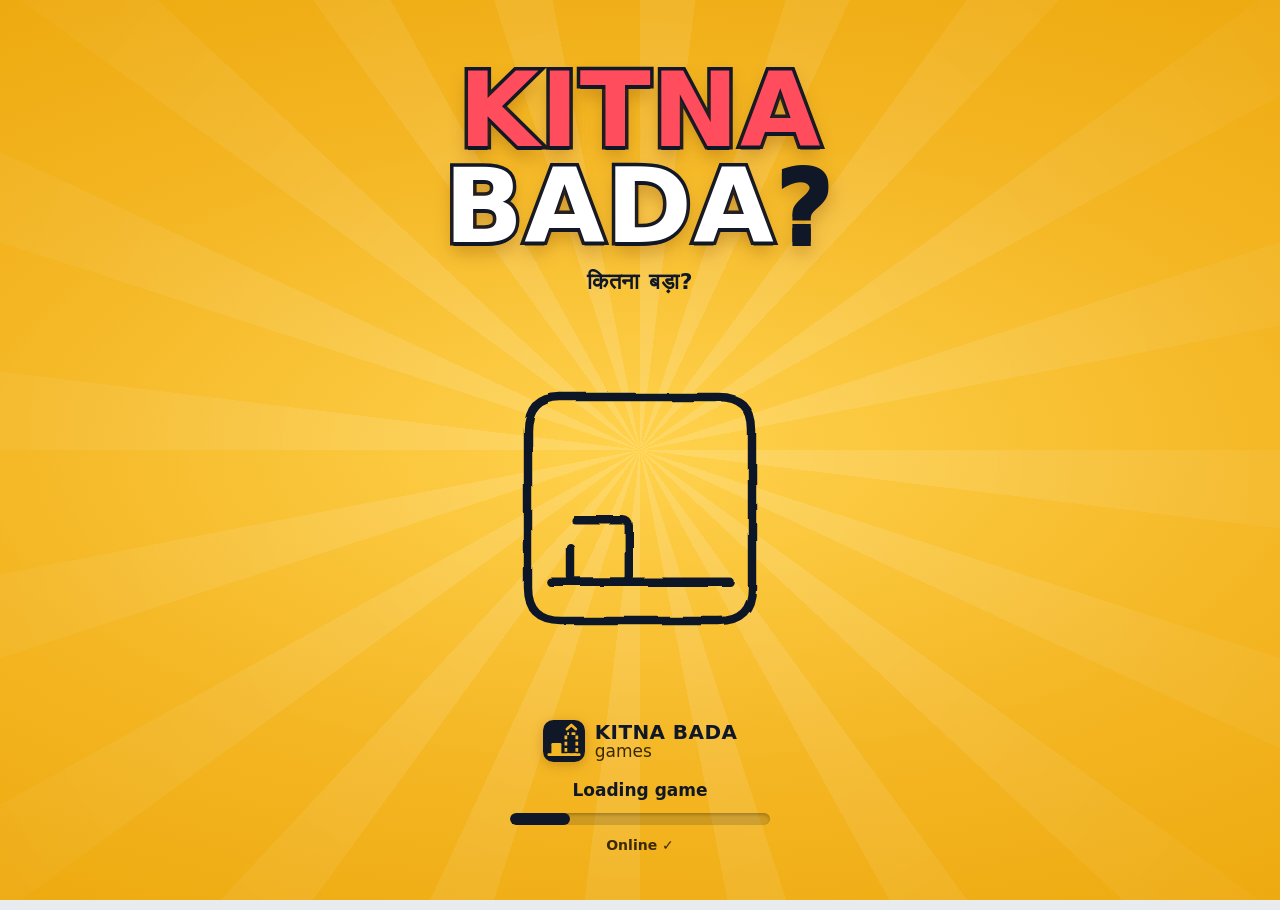
==== commit c8f6ad78: "Add files via upload VERSION 2.10" ====
--- a/index.html
+++ b/index.html
@@ -103,6 +103,119 @@
 .earned .stars{display:block;font-size:24px;letter-spacing:2px;margin-bottom:2px}
 .earned.pop{animation:pop .5s cubic-bezier(.2,.9,.25,1.3)}
 @keyframes pop{0%{transform:scale(.8);opacity:0}100%{transform:none;opacity:1}}
+.flyov{position:fixed;inset:0;z-index:170;pointer-events:none;background:radial-gradient(circle at 50% 46%,rgb(244 182 35 / .5),rgb(10 15 23 / .55) 70%);animation:flyin .3s ease-out both;transition:opacity .4s}
+.flyov.out{opacity:0}
+@keyframes flyin{from{opacity:0}}
+.mk-how{margin-left:auto;flex:none;border:1.5px solid var(--ink);background:var(--accent);color:var(--accent-ink);font:800 14px var(--display);font-stretch:112%;border-radius:10px;padding:8px 12px;cursor:pointer}
+.mk-card{background:var(--surface);border:1px solid var(--line);border-radius:14px;padding:14px;display:flex;flex-direction:column;gap:8px}
+.mk-card h3{margin:0;display:flex;align-items:center;gap:10px;font:850 18px var(--display);font-stretch:118%}
+.mk-n{display:grid;place-items:center;width:28px;height:28px;border-radius:50%;background:var(--ink);color:var(--accent);font:900 15px var(--display)}
+.mk-card label,.sb-form label{font-weight:700;font-size:14px}
+.mk-card input,.mk-q,.sb-row input{font:16px var(--body);color:var(--ink);background:var(--bg);border:1px solid var(--line);border-radius:10px;padding:10px 12px;width:100%}
+.mk-card input:focus-visible,.mk-q:focus-visible,.sb-row input:focus-visible{outline:3px solid var(--accent);outline-offset:1px}
+.mk-count{display:flex;align-items:center;gap:14px}.mk-count .step{width:48px}.mk-count b{font:900 34px var(--display);min-width:2ch;text-align:center}
+.mk-pairs{display:flex;flex-direction:column;gap:10px}
+.mk-pair{border:1px solid var(--line);border-radius:12px;padding:8px;background:var(--bg)}
+.mk-pair .slots{display:grid;grid-template-columns:auto minmax(0,1fr) auto minmax(0,1fr);gap:6px;align-items:center}
+.mk-pair .pn{font:800 13px var(--mono);color:var(--muted)}.mk-pair .vs{font:700 12px var(--mono);color:var(--muted)}
+.mk-slot{display:flex;align-items:center;gap:8px;min-height:52px;border:1.5px dashed var(--line);border-radius:10px;background:var(--surface);color:var(--ink);font:600 14px var(--body);text-align:left;padding:4px 8px;cursor:pointer;min-width:0}
+.mk-slot.full{border-style:solid;border-color:var(--ink)}
+.mk-slot canvas{width:40px;height:34px;flex:none}.mk-slot span{min-width:0;overflow:hidden;text-overflow:ellipsis;display:-webkit-box;-webkit-line-clamp:2;-webkit-box-orient:vertical;line-height:1.2}
+.mk-st{margin:6px 2px 0;font-size:13px;color:var(--muted)}.mk-st.ok{color:var(--good);font-weight:700}.mk-st.bad{color:var(--bad);font-weight:700}
+#mkPick{z-index:160}.mk-sheet{max-height:86vh}.mk-list{display:flex;flex-direction:column;gap:2px}
+.mk-list h4{margin:10px 4px 4px;font:800 13px var(--mono);text-transform:uppercase;letter-spacing:.06em;color:var(--muted)}
+.mk-saved{display:flex;flex-direction:column;gap:8px}.mk-saved:empty{display:none}
+.mk-saved h3{margin:0;font:850 18px var(--display);font-stretch:118%}
+.mk-set{display:flex;align-items:center;gap:8px;flex-wrap:wrap;background:var(--accent-soft);border:1px solid var(--accent);border-radius:12px;padding:10px 12px}
+.mk-set b{flex:1;min-width:140px}.mk-set small{display:block;font-weight:500;color:var(--muted)}
+.mk-set button{border:1.5px solid var(--ink);background:var(--surface);color:var(--ink);font:700 13px var(--body);padding:6px 10px;border-radius:9px;cursor:pointer}
+.card.maker{grid-column:1/-1;flex-direction:row;align-items:center;gap:12px;background:var(--surface);border:2px dashed var(--ink)}
+.card.maker .mkic{flex:none;width:44px;height:44px;border-radius:12px;display:grid;place-items:center;background:var(--accent);color:var(--accent-ink)}
+.card.maker .mkic svg{width:26px;height:26px}
+.sb{background:var(--surface);border:2px solid var(--ink);border-radius:14px;padding:14px;display:flex;flex-direction:column;gap:10px}
+.sb h3{margin:0;font:900 20px var(--display);font-stretch:120%}
+.sb-top{list-style:none;margin:0;padding:0;display:grid;grid-template-columns:1fr 1.15fr 1fr;align-items:end;gap:8px;text-align:center}
+.sb-top li{display:flex;flex-direction:column;align-items:center;gap:4px;min-width:0}
+.sb-top .pod{width:100%;border-radius:10px 10px 4px 4px;background:var(--accent-soft);border:1.5px solid var(--accent);display:grid;place-items:center;font:900 26px var(--display);animation:podUp .6s cubic-bezier(.2,.9,.25,1.2) both}
+.sb-top li:nth-child(1){order:2}.sb-top li:nth-child(1) .pod{height:86px;background:var(--accent);animation-delay:.5s}
+.sb-top li:nth-child(2){order:1}.sb-top li:nth-child(2) .pod{height:64px;animation-delay:.25s}
+.sb-top li:nth-child(3){order:3}.sb-top li:nth-child(3) .pod{height:48px}
+.sb-top b{font-size:15px;max-width:100%;overflow:hidden;text-overflow:ellipsis;white-space:nowrap}.sb-top small{font:700 13px var(--mono);color:var(--muted)}
+@keyframes podUp{from{transform:scaleY(.1);transform-origin:bottom;opacity:0}}
+.sb-row{display:flex;gap:8px}.sb-row .primary{width:auto;white-space:nowrap;font-size:15px;padding:10px 14px}
+.flyhead{position:absolute;left:50%;top:46%;transform:translate(-50%,-50%);text-align:center;color:#fff;animation:flyhd 1.6s cubic-bezier(.2,.9,.25,1.2) both}
+.flyhead b{display:block;font:900 clamp(34px,10vw,56px)/1 var(--display);font-stretch:125%;-webkit-text-stroke:5px #101828;paint-order:stroke fill;text-shadow:0 4px 0 #101828}
+.flyhead span{display:block;margin-top:8px;font:800 22px var(--display);font-stretch:115%;-webkit-text-stroke:4px #101828;paint-order:stroke fill}
+@keyframes flyhd{0%{transform:translate(-50%,-50%) scale(.3);opacity:0}25%{transform:translate(-50%,-50%) scale(1.12);opacity:1}70%{opacity:1}100%{transform:translate(-50%,-120%) scale(.9);opacity:0}}
+.flyitem{position:fixed;left:0;top:0;font-size:44px;line-height:1;filter:drop-shadow(0 4px 6px rgb(0 0 0 / .35));will-change:transform}
+/* ---------- Home (lobby) and levels ---------- */
+body.on-lobby .tabbar{display:none}body.on-lobby{padding-bottom:env(safe-area-inset-bottom,0px)}
+.lobby{gap:12px}
+.lb-top{display:flex;align-items:center;gap:10px}
+.lb-chip{display:flex;align-items:center;gap:8px;background:var(--ink);color:var(--bg);border-radius:999px;padding:5px 16px 5px 6px;font:800 18px var(--mono);box-shadow:0 3px 0 rgb(0 0 0 / .25)}
+.lb-chip .ic{width:30px;height:30px;border-radius:50%;display:grid;place-items:center;background:var(--accent-soft);font-size:17px}
+.lb-chip.bump{animation:wbump .35s cubic-bezier(.2,.9,.25,1.4)}
+.idpage{position:fixed;inset:0;z-index:188;display:flex;flex-direction:column;gap:14px;overflow-y:auto;color:#101828;
+  padding:calc(env(safe-area-inset-top,0px) + 24px) 16px calc(env(safe-area-inset-bottom,0px) + 110px);background:radial-gradient(120% 80% at 50% 30%,#FFD24D 0%,#F4B623 50%,#E9A100 100%)}
+.idpage h2{margin:0;text-align:center;font:900 clamp(30px,9vw,44px)/1.02 var(--display);font-stretch:125%;color:#fff;-webkit-text-stroke:5px #101828;paint-order:stroke fill;text-shadow:0 4px 0 #101828}
+.idpage h2 b{color:#FF4D5E}
+.id-card{width:100%;max-width:480px;margin:0 auto;background:var(--surface);color:var(--ink);border:3px solid #101828;border-radius:20px;box-shadow:0 8px 0 #101828;padding:18px;display:flex;flex-direction:column;gap:8px}
+.id-card label,.id-l{font:800 17px var(--display);font-stretch:112%;margin-top:6px}.id-card label small{font:600 13px var(--body);color:var(--muted)}
+.id-card input{font:700 20px var(--body);color:var(--ink);background:var(--bg);border:2px solid var(--line);border-radius:12px;padding:10px 14px;width:100%}
+.id-card input:focus-visible{outline:3px solid var(--accent);outline-offset:1px;border-color:var(--ink)}
+.id-age{display:grid;grid-template-columns:52px 1fr 52px;gap:8px}.id-age input{text-align:center;font-size:26px;font-family:var(--display)}.id-age .step{height:auto;font-size:26px}
+.id-age input::-webkit-inner-spin-button,.id-age input::-webkit-outer-spin-button{-webkit-appearance:none;margin:0}.id-age input{-moz-appearance:textfield}
+.id-g{display:grid;grid-template-columns:1fr 1fr;gap:8px}.id-g button:last-child{grid-column:1/-1}
+.id-g button{display:flex;align-items:center;justify-content:center;gap:8px;border:2px solid var(--ink);border-radius:14px;background:var(--surface);color:var(--ink);font:800 17px var(--display);font-stretch:110%;padding:12px 8px;cursor:pointer;box-shadow:0 3px 0 var(--ink)}
+.id-g button span{font-size:22px}.id-g button[aria-checked="true"]{background:var(--accent);color:#1B1300;box-shadow:0 1px 0 var(--ink);transform:translateY(2px)}
+.id-next{position:fixed;right:16px;bottom:calc(env(safe-area-inset-bottom,0px) + 18px);display:flex;align-items:center;gap:10px;border:3px solid #101828;border-radius:20px;background:#101828;color:#F4B623;
+  font:900 28px var(--display);font-stretch:120%;padding:14px 26px;cursor:pointer;box-shadow:0 6px 0 rgb(16 24 40 / .45);animation:idIn .35s cubic-bezier(.2,.9,.25,1.3)}
+.id-next span{font-size:34px;line-height:1}.id-next:active{transform:translateY(4px);box-shadow:0 2px 0 rgb(16 24 40 / .45)}
+@keyframes idIn{from{transform:translateX(40px) scale(.8);opacity:0}}
+.lb-hello{font:800 15px var(--display);font-stretch:110%;white-space:nowrap;overflow:hidden;text-overflow:ellipsis;min-width:0}
+.lb-gear{margin-left:auto;width:46px;height:46px;border-radius:12px;border:2px solid var(--ink);background:var(--surface);color:var(--ink);display:grid;place-items:center;cursor:pointer;box-shadow:0 3px 0 var(--ink)}
+.lb-gear svg{width:26px;height:26px}.lb-gear:active{transform:translateY(2px);box-shadow:0 1px 0 var(--ink)}
+.lb-brand{display:flex;align-items:baseline;gap:10px;justify-content:center;flex-wrap:wrap;margin:2px 0;white-space:nowrap}.lb-brand .mark{align-self:center}
+.lb-brand .mark{width:36px}.lb-brand h2{margin:0;font:900 clamp(26px,7.4vw,38px)/1 var(--display);font-stretch:130%}.lb-brand h2 b{color:var(--accent)}
+.lb-challenge{display:flex;align-items:center;justify-content:space-between;gap:10px;width:100%;min-height:104px;border:3px solid #101828;border-radius:18px;padding:12px 16px 12px 22px;cursor:pointer;
+  background:linear-gradient(135deg,#9B5CFF,#6A2BD9);color:#fff;font:900 clamp(24px,7vw,32px)/1.05 var(--display);font-stretch:118%;text-align:left;-webkit-text-stroke:1px #101828;box-shadow:0 6px 0 #101828}
+.lb-challenge canvas{width:118px;height:80px;flex:none}
+.lb-challenge:active,.lb-btn:active,.lb-start:active{transform:translateY(4px);box-shadow:0 2px 0 #101828}
+.lb-quest{display:flex;align-items:center;gap:10px;background:var(--surface);border:2px solid var(--line);border-radius:16px;padding:10px 10px 10px 16px}
+.lb-quest p{flex:1;margin:0;font:800 17px/1.2 var(--display);font-stretch:110%}
+.lb-quest small{display:block;margin-top:4px;font:600 13px var(--body);color:var(--muted)}
+.lb-btn{flex:none;min-width:132px;display:flex;align-items:center;gap:8px;border:3px solid #101828;border-radius:14px;padding:8px 12px;cursor:pointer;background:var(--grid);color:var(--ink);box-shadow:0 4px 0 #101828;text-align:left}
+.lb-btn .pl{width:34px;height:34px;flex:none;border-radius:9px;display:grid;place-items:center;background:#fff;color:#101828;font-size:17px}
+.lb-btn b{display:block;font:900 18px/1 var(--display);font-stretch:112%}.lb-btn i{font-style:normal;font:800 17px var(--mono)}
+.lb-btn.share{background:#4DABF7;color:#fff;-webkit-text-stroke:.4px #101828}
+.lb-code{align-self:center;margin:-4px 0 0;border:0;background:none;color:var(--muted);font:600 14px var(--body);cursor:pointer;text-decoration:underline;text-underline-offset:3px}.lb-code b{color:var(--ink)}
+#refDlg{z-index:121}#refDlg .sh-body{gap:12px}#refIn{font:800 22px var(--mono);text-align:center;letter-spacing:.06em;text-transform:uppercase}
+.lb-btn.green{background:#2FBF4A;color:#fff;-webkit-text-stroke:.4px #101828}.lb-btn.green .pl{background:#101828;color:#fff}
+.lb-btn.ready{background:var(--accent);color:#1B1300;animation:lbpulse 1.2s ease-in-out infinite}
+.lb-btn:disabled{cursor:default;opacity:.6;animation:none}
+@keyframes lbpulse{50%{transform:scale(1.05)}}
+.lb-nav{display:grid;grid-template-columns:repeat(5,1fr);gap:6px}
+.lb-nav button{display:flex;flex-direction:column;align-items:center;gap:4px;border:2px solid var(--ink);background:var(--surface);color:var(--ink);border-radius:12px;padding:8px 2px;font:700 12px var(--body);cursor:pointer;white-space:nowrap}
+.lb-nav svg{width:30px;height:30px}.lb-nav button{padding:12px 2px}
+.lb-start{display:block;width:min(100%,360px);margin:6px auto 4px;border:3px solid #101828;border-radius:20px;padding:12px 10px 10px;cursor:pointer;background:linear-gradient(#FFD24D,#F4B623);color:#101828;
+  font:900 clamp(38px,11vw,52px)/1 var(--display);font-stretch:125%;box-shadow:0 7px 0 #101828;-webkit-text-stroke:1.5px #101828;color:#fff;paint-order:stroke fill;text-shadow:0 3px 0 #101828}
+.lb-start small{display:block;margin-top:4px;font:900 18px var(--display);font-stretch:110%;color:#C2410C;-webkit-text-stroke:0;text-shadow:none}
+.lv-grid{display:grid;grid-template-columns:repeat(auto-fill,minmax(64px,1fr));gap:10px}
+.lv{position:relative;aspect-ratio:1;border:3px solid #101828;border-radius:16px;background:var(--accent);color:#101828;font:900 26px var(--display);font-stretch:115%;cursor:pointer;box-shadow:0 4px 0 #101828;display:flex;flex-direction:column;align-items:center;justify-content:center;gap:2px}
+.lv.cur{background:#2FBF4A;color:#fff;-webkit-text-stroke:1px #101828;animation:lbpulse 1.4s ease-in-out infinite}
+.lv.locked{background:var(--grid);color:var(--muted);box-shadow:0 4px 0 var(--line);border-color:var(--line);font-size:19px}
+.lv .lk{width:24px;height:24px;color:#101828}.lv small{font:700 10px var(--body);letter-spacing:-.01em;-webkit-text-stroke:0;opacity:.85}.lv{aspect-ratio:auto;min-height:78px}.lv.locked .lk{color:var(--ink)}
+.pipbar{width:120px;height:8px;border-radius:4px;background:var(--grid);overflow:hidden}.pipbar i{display:block;height:100%;background:var(--ink)}
+.set-row{display:flex;align-items:center;justify-content:space-between;gap:10px;padding:10px 0;border-bottom:1px solid var(--line);font-weight:700}
+.set-sw{min-width:64px;border:2px solid var(--ink);border-radius:999px;padding:5px 12px;font:800 14px var(--mono);background:var(--surface);color:var(--ink);cursor:pointer}
+.set-sw[aria-checked="true"]{background:var(--accent);border-color:var(--accent);color:#1B1300}
+.set-link{display:flex;justify-content:space-between;align-items:center;width:100%;border:0;border-bottom:1px solid var(--line);background:none;color:var(--ink);font:600 16px var(--body);padding:13px 0;cursor:pointer;text-align:left}
+.set-link i{font-style:normal;font-size:22px;color:var(--muted)}
+#setDlg{z-index:120}
+#tour.reward .prev,#tour.reward .next,#tour.reward .tour-dots{visibility:hidden}
+.wallet.lift,.lb-chip.lift{position:relative;z-index:171}
+.wallet.bump{animation:wbump .35s cubic-bezier(.2,.9,.25,1.4)}
+@keyframes wbump{40%{transform:scale(1.18);box-shadow:0 0 0 4px var(--accent)}}
 .pick4{position:fixed;inset:0;z-index:185;display:flex;flex-direction:column;background:var(--bg);padding:calc(env(safe-area-inset-top,0px) + 18px) 16px calc(env(safe-area-inset-bottom,0px) + 14px)}
 .p4-head h2{margin:0;font-family:var(--display);font-stretch:125%;font-weight:900;font-size:clamp(24px,7vw,32px);line-height:1.05}
 .p4-head p{margin:6px 0 12px;color:var(--muted)}
@@ -213,13 +326,14 @@
 .rules p{margin:0 0 4px}
 .toast{position:fixed;z-index:60;left:50%;bottom:calc(20px + env(safe-area-inset-bottom,0px));transform:translateX(-50%);background:var(--ink);color:var(--bg);padding:8px 14px;border-radius:999px;font-size:14px;max-width:calc(100vw - 32px)}
 /* Streak, tab bar, pages */
-body{padding-bottom:calc(72px + env(safe-area-inset-bottom,0px))}
+body{padding-bottom:calc(64px + env(safe-area-inset-bottom,0px))}
 .streakb{flex:none;white-space:nowrap;font-family:var(--mono);font-size:14px;border:1.5px solid var(--ink);border-radius:10px;padding:5px 12px;background:var(--surface)}
 @media (max-width:420px){.streakb{font-size:12px;padding:4px 8px}}
 .streakb b{font-weight:600}
-.tabbar{position:fixed;left:0;right:0;bottom:0;z-index:30;display:grid;grid-template-columns:repeat(5,1fr);background:var(--bar);border-top:1px solid var(--line);padding:6px 4px calc(6px + env(safe-area-inset-bottom,0px))}
+.tabbar{position:fixed;left:0;right:0;bottom:0;z-index:30;display:grid;grid-template-columns:repeat(6,1fr);background:var(--bar);border-top:1px solid var(--line);padding:6px 4px calc(6px + env(safe-area-inset-bottom,0px))}
 .tabbar button{display:flex;flex-direction:column;align-items:center;gap:3px;border:0;background:none;color:color-mix(in srgb,var(--bar-ink) 62%,transparent);font:600 12px var(--body);padding:6px 2px 8px;cursor:pointer;position:relative}
-.tabbar svg{width:24px;height:24px}
+.tabbar svg{width:28px;height:28px}
+.tabbar button{padding:10px 2px 12px}
 .tabbar button[aria-current="page"]{color:var(--bar-ink)}
 .tabbar button[aria-current="page"]::after{content:"";position:absolute;bottom:1px;width:26px;height:3px;border-radius:2px;background:var(--accent)}
 .tabbar button:focus-visible{outline:2px solid var(--accent);outline-offset:-2px}
@@ -497,7 +611,6 @@
 </style>
 </head>
 <body>
-
 <div class="app">
   <header>
     <a class="brand" id="homeLink" href="#" aria-label="Kitna Bada? home"><svg class="mark" viewBox="0 0 40 40" aria-hidden="true"><rect width="40" height="40" rx="10" fill="var(--accent)"/><rect x="8" y="22" width="9.5" height="11" rx="1.2" fill="var(--accent-ink)"/><rect x="21.8" y="13" width="10.4" height="20" rx="1.2" fill="none" stroke="var(--accent-ink)" stroke-width="2.6" stroke-dasharray="3.6 2.4" stroke-dashoffset="1.8"/><path d="M5.5 33h29" stroke="var(--accent-ink)" stroke-width="2.6" stroke-linecap="round"/><path d="M22.8 8.6 27 4.8l4.2 3.8" fill="none" stroke="var(--accent-ink)" stroke-width="2.6" stroke-linecap="round" stroke-linejoin="round"/></svg><span class="bt"><h1>Kitna Bada<b>?</b></h1><span class="hi" lang="hi">कितना बड़ा?</span></span></a>
@@ -522,6 +635,28 @@
     </div>
     <div class="wallet" id="wallet" title="Stars and coins you have earned" aria-label="Stars and coins"><span>⭐ <b id="wStars">0</b></span><span>🪙 <b id="wCoins">0</b></span></div>
   </div>
+
+  <section id="lobby" class="lobby" hidden>
+    <div class="lb-top">
+      <div class="lb-chip" title="Stars"><span class="ic">⭐</span><b id="lbStars">0</b></div>
+      <div class="lb-chip" title="Coins"><span class="ic">🪙</span><b id="lbCoins">0</b></div>
+      <span class="lb-hello" id="lbHello"></span><button class="lb-gear" id="lbSettings" type="button" aria-label="Settings"><svg viewBox="0 0 24 24" aria-hidden="true"><path d="M12 8.5a3.5 3.5 0 1 0 0 7 3.5 3.5 0 0 0 0-7z" fill="none" stroke="currentColor" stroke-width="2.2"/><path d="M19.4 13.5a7.6 7.6 0 0 0 0-3l2-1.6-2-3.4-2.4.9a7.5 7.5 0 0 0-2.6-1.5L14 2.4h-4l-.4 2.5A7.5 7.5 0 0 0 7 6.4l-2.4-.9-2 3.4 2 1.6a7.6 7.6 0 0 0 0 3l-2 1.6 2 3.4 2.4-.9a7.5 7.5 0 0 0 2.6 1.5l.4 2.5h4l.4-2.5a7.5 7.5 0 0 0 2.6-1.5l2.4.9 2-3.4z" fill="none" stroke="currentColor" stroke-width="2" stroke-linejoin="round"/></svg></button>
+    </div>
+    <div class="lb-brand"><svg class="mark" viewBox="0 0 40 40" aria-hidden="true"><rect width="40" height="40" rx="10" fill="var(--accent)"/><rect x="8" y="22" width="9.5" height="11" rx="1.2" fill="var(--accent-ink)"/><rect x="21.8" y="13" width="10.4" height="20" rx="1.2" fill="none" stroke="var(--accent-ink)" stroke-width="2.6" stroke-dasharray="3.6 2.4" stroke-dashoffset="1.8"/><path d="M5.5 33h29" stroke="var(--accent-ink)" stroke-width="2.6" stroke-linecap="round"/><path d="M22.8 8.6 27 4.8l4.2 3.8" fill="none" stroke="var(--accent-ink)" stroke-width="2.6" stroke-linecap="round" stroke-linejoin="round"/></svg><h2>Kitna Bada<b>?</b></h2><span class="hi" lang="hi">कितना बड़ा?</span></div>
+    <button class="lb-challenge" id="lbChallenge" type="button"><span>Create a<br>challenge</span><canvas id="lbChIcon" aria-hidden="true"></canvas></button>
+    <div class="lb-quest"><p>Watch a video for free stars<small id="lbVidLeft"></small></p><button class="lb-btn green" id="lbVideo" type="button"><span class="pl">▶</span><span><b>Claim</b><i>⭐ <span id="lbVidAmt">2</span></i></span></button></div>
+    <div class="lb-quest"><p>Share with a friend<small id="lbRefNote">You both get 20 ⭐ when they install the app and enter your code</small></p><button class="lb-btn share" id="lbShare" type="button"><span class="pl">📤</span><span><b>Share</b><i>⭐ 20</i></span></button></div>
+    <button class="lb-code" id="lbCode" type="button">Got a friend’s code? <b>Enter it</b></button>
+    <div class="lb-quest"><p>Score 90% or more on 5 levels in a row<small id="lbQ5n"></small></p><button class="lb-btn" id="lbQ5" type="button"><span class="pl">🎯</span><span><b id="lbQ5t">Prize</b><i>⭐ 5</i></span></button></div>
+    <div class="lb-quest"><p>Score 90% or more on 7 levels in a row<small id="lbQ7n"></small></p><button class="lb-btn" id="lbQ7" type="button"><span class="pl">🎯</span><span><b id="lbQ7t">Prize</b><i>⭐ 10</i></span></button></div>
+    <nav class="lb-nav" id="lbNav" aria-label="Game modes"></nav>
+    <button class="lb-start" id="lbStart" type="button">Start<small id="lbLevel">Level 1</small></button>
+  </section>
+
+  <section id="levels" hidden>
+    <div class="page-head"><h2>Levels</h2><p>Level 1 has 2 questions and each level adds 2 more. Score 50% or more to unlock the next level.</p></div>
+    <div class="lv-grid" id="lvGrid"></div>
+  </section>
 
   <section id="home" hidden>
     <div class="home-head">
@@ -578,6 +713,13 @@
       <div class="streak" id="streak"></div>
       <div class="earned" id="earned" hidden></div>
     </div>
+    <div class="sb" id="sb" hidden>
+      <h3 id="sbTitle">Scoreboard</h3>
+      <ol class="sb-top" id="sbTop"></ol>
+      <div class="sb-form" id="sbForm"><label for="sbName">Your nickname</label><div class="sb-row"><input id="sbName" maxlength="20" placeholder="e.g. Asha" autocomplete="off"><button class="primary" id="sbGo" type="button">Add my score</button></div>
+        <p class="fine">Your nickname and score are shown to everyone with this set’s link. Use a nickname, not your full name.</p></div>
+      <p class="fine" id="sbMsg"></p>
+    </div>
     <div class="final-share">
       <img id="doneImg" alt="Your final result card with total score and round-by-round squares">
       <div class="sh-actions">
@@ -634,7 +776,13 @@
       <h3>What we keep</h3>
       <p>Your streak, Daily scores, best scores per group and your Same group / Mixed choice are saved in your own browser on this device. They never leave it, and we cannot see them.</p>
       <h3>What we don’t do</h3>
-      <p>We don’t ask you to sign up, we don’t collect your name, email or phone number, we don’t show ads, and we don’t use tracking or advertising cookies.</p>
+      <p>We don’t ask you to sign up, we don’t collect your email or phone number, we don’t show ads, and we don’t use tracking or advertising cookies.</p>
+      <h3>Your player ID</h3>
+      <p>When you first open the game you make a player ID: your age, a nickname and, if you like, whether you are a boy or a girl. It is saved only on this device and never sent anywhere. Your nickname is shown only if you choose to join a challenge scoreboard. Players under 13 can watch scoreboards but cannot join them.</p>
+      <h3>Friend codes</h3>
+      <p>When a friend enters your code in the app, Google Firebase stores only the code and a random number for that phone, so each phone can use a code once and you can be given your stars. No names or contact details are sent.</p>
+      <h3>Question-set scoreboards</h3>
+      <p>If you choose to add your score to a question set’s scoreboard, the nickname you type and your score are stored with Google Firebase and shown to everyone who has that set’s link. Nothing else is sent. Please use a nickname, not your full name. Scoreboards are optional; you can always play a set without joining one.</p>
       <h3>Other services involved</h3>
       <p>The fonts come bundled with the game, so playing does not contact any font service. The website is hosted on GitHub Pages, which keeps standard server logs (such as IP addresses) under GitHub’s own privacy statement. Links on the Credits page open other sites, each with its own privacy policy.</p>
       <h3>Sharing</h3>
@@ -645,7 +793,7 @@
       <p>You can wipe everything the game saved on this device at any time.</p>
       <button class="ghost" id="wipeBtn" type="button">Clear my saved data</button>
       <div class="confirm" id="wipeConfirm" hidden><p>This deletes your streak, scores and past results on this device. It cannot be undone.</p><div class="btns"><button class="ghost" id="wipeNo" type="button">Keep my data</button><button class="primary" id="wipeYes" type="button">Delete it</button></div></div>
-      <p class="fine">Last updated 28 September 2026.</p>
+      <p class="fine">Last updated 3 October 2026.</p>
     </div>
   </section>
 
@@ -752,9 +900,64 @@
   <button role="menuitemcheckbox" id="musBtn" aria-checked="false"><svg viewBox="0 0 24 24" aria-hidden="true"><path d="M9 18V5l11-2v13" fill="none" stroke="currentColor" stroke-width="2" stroke-linejoin="round"/><circle cx="6" cy="18" r="3" fill="none" stroke="currentColor" stroke-width="2"/><circle cx="17" cy="16" r="3" fill="none" stroke="currentColor" stroke-width="2"/></svg><span>Music</span><b class="sw">Off</b></button>
   <button role="menuitem" data-im="how"><svg viewBox="0 0 24 24" aria-hidden="true"><path d="M8 5l11 7-11 7z" fill="none" stroke="currentColor" stroke-width="2" stroke-linecap="round" stroke-linejoin="round"/></svg><span>How to play?</span></button>
   <button role="menuitem" data-im="why"><svg viewBox="0 0 24 24" aria-hidden="true"><path d="M12 3l2.6 5.6 6.1.7-4.5 4.2 1.2 6L12 16.6 6.6 19.5l1.2-6-4.5-4.2 6.1-.7z" fill="none" stroke="currentColor" stroke-width="2" stroke-linecap="round" stroke-linejoin="round"/></svg><span>Why it’s fun?</span></button>
+  <button role="menuitem" data-im="maker"><svg viewBox="0 0 24 24" aria-hidden="true"><path d="M4 20h4L19 9l-4-4L4 16v4zM14 6l4 4" fill="none" stroke="currentColor" stroke-width="2" stroke-linejoin="round"/></svg><span>How to create a challenge</span></button>
   <button role="menuitem" data-im="faq"><svg viewBox="0 0 24 24" aria-hidden="true"><path d="M9.5 9a2.5 2.5 0 1 1 3.5 2.3c-.6.3-1 .9-1 1.6V14M12 17.5v.5M12 3a9 9 0 1 0 0 18 9 9 0 0 0 0-18z" fill="none" stroke="currentColor" stroke-width="2" stroke-linecap="round" stroke-linejoin="round"/></svg><span>FAQ</span></button>
   <button role="menuitem" data-im="help"><svg viewBox="0 0 24 24" aria-hidden="true"><path d="M4 6h16M4 12h16M4 18h10" fill="none" stroke="currentColor" stroke-width="2" stroke-linecap="round" stroke-linejoin="round"/></svg><span>Help &amp; Information</span></button>
 </div>
+<div class="idpage" id="idPage" hidden role="dialog" aria-modal="true" aria-labelledby="idTitle">
+  <h2 id="idTitle">Make your<br><b>player ID</b></h2>
+  <div class="id-card">
+    <label for="idAge">Your age <small>in years</small></label>
+    <div class="id-age"><button class="step" id="idAgeMinus" type="button" aria-label="Younger">−</button><input id="idAge" type="number" inputmode="numeric" min="3" max="100" placeholder="Age"><button class="step" id="idAgePlus" type="button" aria-label="Older">+</button></div>
+    <label for="idNick">Nickname</label>
+    <input id="idNick" maxlength="20" placeholder="e.g. Asha" autocomplete="off">
+    <span class="id-l" id="idGL">I am</span>
+    <div class="id-g" role="radiogroup" aria-labelledby="idGL"><button type="button" role="radio" data-g="m" aria-checked="false"><span>👦</span>Male</button><button type="button" role="radio" data-g="f" aria-checked="false"><span>👧</span>Female</button><button type="button" role="radio" data-g="x" aria-checked="false"><span>🙂</span>Prefer not to say</button></div>
+    <p class="fine">Your ID stays on this phone. Only your nickname is ever shown, and only if you join a challenge scoreboard.</p>
+  </div>
+  <button class="id-next" id="idNext" type="button" hidden>Next <span aria-hidden="true">→</span></button>
+</div>
+<div class="sheet-bg" id="refDlg" hidden><div class="sheet set-sheet" role="dialog" aria-modal="true" aria-labelledby="refT">
+  <div class="sh-head"><span id="refT">Enter a friend’s code</span><button class="x" id="refX" type="button" aria-label="Close">✕</button></div>
+  <div class="sh-body"><p>Type the code from your friend’s message. You both get <b>20 ⭐</b>. A phone can use a code only once.</p>
+    <input id="refIn" class="mk-q" maxlength="14" placeholder="KB-ASHA7Q2X" autocomplete="off" autocapitalize="characters" spellcheck="false">
+    <button class="primary" id="refGo" type="button">Claim 20 ⭐</button><p class="fine" id="refMsg"></p></div></div></div>
+<div class="sheet-bg" id="setDlg" hidden><div class="sheet set-sheet" role="dialog" aria-modal="true" aria-labelledby="setT">
+  <div class="sh-head"><span id="setT">Settings</span><button class="x" id="setX" type="button" aria-label="Close">✕</button></div>
+  <div class="sh-body">
+    <div class="set-row"><span>Sound effects</span><button class="set-sw" id="setFx" type="button" role="switch"></button></div>
+    <div class="set-row"><span>Music</span><button class="set-sw" id="setMus" type="button" role="switch"></button></div>
+    <div class="set-row"><span>Theme</span><div class="seg" role="group" aria-label="Theme"><button data-th="auto" type="button">Auto</button><button data-th="light" type="button">Light</button><button data-th="dark" type="button">Dark</button></div></div>
+    <button class="set-link" data-set="profile" type="button">Edit my player ID <i>›</i></button>
+    <button class="set-link" data-set="newplayer" type="button">Start as a new player <i>›</i></button>
+    <div class="confirm" id="newConfirm" hidden><p>This makes a new player ID and deletes everything on this phone: levels, stars, coins, unlocked groups, streaks and past games. It cannot be undone.</p><div class="btns"><button class="ghost" id="newNo" type="button">Keep playing</button><button class="primary" id="newYes" type="button">Start fresh</button></div></div>
+    <button class="set-link" data-set="how" type="button">How to play <i>›</i></button>
+    <button class="set-link" data-set="maker" type="button">How to create a challenge <i>›</i></button>
+    <button class="set-link" data-set="faq" type="button">Questions (FAQ) <i>›</i></button>
+    <button class="set-link" data-set="help" type="button">Help &amp; Information <i>›</i></button>
+  </div></div></div>
+<div class="panel" id="panelMaker" hidden role="dialog" aria-modal="true" aria-labelledby="mkTitle">
+  <div class="panel-head"><button class="panel-back" data-close="panelMaker" aria-label="Close">←</button><h2 id="mkTitle">Create a challenge</h2><button class="mk-how" id="mkHow" type="button">How? ▶</button></div>
+  <div class="panel-body">
+    <div id="mkSaved" class="mk-saved"></div>
+    <div class="mk-card"><h3><span class="mk-n">1</span>Name your challenge</h3>
+      <label for="mkName">Challenge name</label><input id="mkName" maxlength="40" placeholder="Family quiz night" autocomplete="off">
+      <label for="mkBy">Your nickname</label><input id="mkBy" maxlength="20" placeholder="Shown on the scoreboard" autocomplete="off"></div>
+    <div class="mk-card"><h3><span class="mk-n">2</span>Number of persons?</h3>
+      <p class="fine">How many people can play. The scoreboard closes when they have all played.</p>
+      <div class="mk-count"><button class="step" id="mkPMinus" type="button" aria-label="Fewer people">−</button><b id="mkP" aria-live="polite">5</b><button class="step" id="mkPPlus" type="button" aria-label="More people">+</button></div></div>
+    <div class="mk-card"><h3><span class="mk-n">3</span>How many questions?</h3>
+      <div class="mk-count"><button class="step" id="mkMinus" type="button" aria-label="Fewer questions">−</button><b id="mkN" aria-live="polite">5</b><button class="step" id="mkPlus" type="button" aria-label="More questions">+</button></div></div>
+    <div class="mk-card"><h3><span class="mk-n">4</span>Choose the pairs</h3>
+      <p class="fine">Pick two items for each pair from your unlocked groups. The game decides which one you know and which one you guess. The bigger one can be up to 10 times the smaller.</p>
+      <div id="mkPairs" class="mk-pairs"></div></div>
+    <p class="fb-err" id="mkErr" hidden></p>
+    <div class="btns"><button class="ghost" id="mkPlay" type="button">Play it now</button><button class="primary" id="mkShare" type="button">Save &amp; share challenge</button></div>
+  </div>
+</div>
+<div class="sheet-bg" id="mkPick" hidden><div class="sheet mk-sheet" role="dialog" aria-modal="true" aria-labelledby="mkPickT">
+  <div class="sh-head"><span id="mkPickT">Choose an item</span><button class="x" id="mkPickX" type="button" aria-label="Close">✕</button></div>
+  <div class="sh-body"><input id="mkQ" class="mk-q" placeholder="Search items" autocomplete="off"><p class="fine" id="mkPickNote"></p><div id="mkList" class="mk-list"></div></div></div></div>
 <div class="panel" id="panelFaq" hidden role="dialog" aria-modal="true" aria-labelledby="pfTitle">
   <div class="panel-head"><button class="panel-back" data-close="panelFaq" aria-label="Close">←</button><h2 id="pfTitle">Questions about Kitna Bada?</h2></div>
   <div class="panel-body"><div class="faq">
@@ -780,11 +983,12 @@
   <div class="panel-body" id="panelPageBody"></div>
 </div>
 <nav class="tabbar" aria-label="Main">
-  <button data-nav="daily"><svg viewBox="0 0 24 24" aria-hidden="true"><rect x="3.5" y="5" width="17" height="15" rx="2" fill="none" stroke="currentColor" stroke-width="2"/><path d="M3.5 10h17M8 3v4M16 3v4" stroke="currentColor" stroke-width="2" stroke-linecap="round"/><rect x="7" y="13" width="4" height="4" fill="currentColor"/></svg>Daily</button>
-  <button data-nav="free"><svg viewBox="0 0 24 24" aria-hidden="true"><path d="M19 8a8 8 0 0 0-14 0M5 16a8 8 0 0 0 14 0" fill="none" stroke="currentColor" stroke-width="2.2" stroke-linecap="round"/><path d="M19 3v5h-5M5 21v-5h5" fill="none" stroke="currentColor" stroke-width="2.2" stroke-linecap="round" stroke-linejoin="round"/></svg>Unlimited</button>
-  <button data-nav="cats"><svg viewBox="0 0 24 24" aria-hidden="true"><rect x="3.5" y="3.5" width="7" height="7" fill="currentColor"/><rect x="13.5" y="3.5" width="7" height="7" fill="none" stroke="currentColor" stroke-width="2"/><rect x="3.5" y="13.5" width="7" height="7" fill="none" stroke="currentColor" stroke-width="2"/><rect x="13.5" y="13.5" width="7" height="7" fill="currentColor"/></svg>Groups</button>
-  <button data-nav="past"><svg viewBox="0 0 24 24" aria-hidden="true"><rect x="3.5" y="5" width="17" height="15" rx="2" fill="none" stroke="currentColor" stroke-width="2"/><path d="M8 3v4M16 3v4M16 14H8m3-3-3 3 3 3" fill="none" stroke="currentColor" stroke-width="2" stroke-linecap="round" stroke-linejoin="round"/></svg>Past games</button>
-  <button data-nav="info"><svg viewBox="0 0 24 24" aria-hidden="true"><circle cx="12" cy="12" r="9" fill="none" stroke="currentColor" stroke-width="2"/><path d="M12 11v6" stroke="currentColor" stroke-width="2.4" stroke-linecap="round"/><circle cx="12" cy="7.6" r="1.4" fill="currentColor"/></svg>Info</button>
+  <button data-nav="home" aria-label="Home" title="Home"><svg viewBox="0 0 24 24" aria-hidden="true"><path d="M3.5 11 12 4l8.5 7" fill="none" stroke="currentColor" stroke-width="2.2" stroke-linecap="round" stroke-linejoin="round"/><path d="M6 9.5V20h4.5v-5.5h3V20H18V9.5" fill="none" stroke="currentColor" stroke-width="2.2" stroke-linejoin="round"/></svg></button>
+  <button data-nav="daily" aria-label="Daily" title="Daily"><svg viewBox="0 0 24 24" aria-hidden="true"><rect x="3.5" y="5" width="17" height="15" rx="2" fill="none" stroke="currentColor" stroke-width="2"/><path d="M3.5 10h17M8 3v4M16 3v4" stroke="currentColor" stroke-width="2" stroke-linecap="round"/><rect x="7" y="13" width="4" height="4" fill="currentColor"/></svg></button>
+  <button data-nav="levels" aria-label="Levels" title="Levels"><svg viewBox="0 0 24 24" aria-hidden="true"><path d="M3 20h5v-5h5v-5h5V5h3" fill="none" stroke="currentColor" stroke-width="2.3" stroke-linecap="round" stroke-linejoin="round"/><path d="M3 20h18" stroke="currentColor" stroke-width="2.3" stroke-linecap="round"/></svg></button>
+  <button data-nav="cats" aria-label="Groups" title="Groups"><svg viewBox="0 0 24 24" aria-hidden="true"><rect x="3.5" y="3.5" width="7" height="7" fill="currentColor"/><rect x="13.5" y="3.5" width="7" height="7" fill="none" stroke="currentColor" stroke-width="2"/><rect x="3.5" y="13.5" width="7" height="7" fill="none" stroke="currentColor" stroke-width="2"/><rect x="13.5" y="13.5" width="7" height="7" fill="currentColor"/></svg></button>
+  <button data-nav="past" aria-label="Past games" title="Past games"><svg viewBox="0 0 24 24" aria-hidden="true"><rect x="3.5" y="5" width="17" height="15" rx="2" fill="none" stroke="currentColor" stroke-width="2"/><path d="M8 3v4M16 3v4M16 14H8m3-3-3 3 3 3" fill="none" stroke="currentColor" stroke-width="2" stroke-linecap="round" stroke-linejoin="round"/></svg></button>
+  <button data-nav="info" aria-label="Info" title="Info"><svg viewBox="0 0 24 24" aria-hidden="true"><circle cx="12" cy="12" r="9" fill="none" stroke="currentColor" stroke-width="2"/><path d="M12 11v6" stroke="currentColor" stroke-width="2.4" stroke-linecap="round"/><circle cx="12" cy="7.6" r="1.4" fill="currentColor"/></svg></button>
 </nav>
 <div class="toast" id="toast" hidden></div>
 
@@ -818,7 +1022,7 @@
 <script>
 /* ================= DATA: add new items here ================= */
 const GROUPS = [
-  {k:'mon',   n:'Monuments & statues', hi:'स्मारक',        icon:'taj'},
+  {k:'mon',   n:'Monuments',           hi:'स्मारक',        icon:'taj'},
   {k:'tem',   n:'Temples',             hi:'मंदिर',          icon:'meenakshi'},
   {k:'rail',  n:'Trains',              hi:'रेल',            icon:'wap7'},
   {k:'road',  n:'Road vehicles',       hi:'सड़क',           icon:'auto'},
@@ -827,7 +1031,11 @@
   {k:'animal',n:'Animals & birds',     hi:'पशु-पक्षी',       icon:'elephant'},
   {k:'bridge',n:'Bridges',             hi:'पुल',            icon:'howrah'},
   {k:'dam',   n:'Dams',                hi:'बाँध',           icon:'tehri'},
-  {k:'peak',  n:'Mountains',           hi:'पर्वत',          icon:'kanchenjunga'},
+  {k:'peak',  n:'Indian mountains',    hi:'पर्वत',          icon:'nandadevi'},
+  {k:'wpeak', n:'Top 10 mountains',hi:'विश्व के सबसे ऊँचे पर्वत',icon:'everest',mixedOnly:1},
+  {k:'statue',n:'Top 10 statues',hi:'विशाल मूर्तियाँ',icon:'springbuddha'},
+  {k:'wland', n:'World landmarks',hi:'विश्व के प्रसिद्ध स्थल',icon:'eiffel'},
+  {k:'skyscr',n:'Top 10 skyscrapers',hi:'गगनचुंबी इमारतें',icon:'burj'},
   {k:'space', n:'Solar system',        hi:'सौर मंडल',       icon:'saturn'},
   {k:'state', n:'States & UTs',        hi:'राज्य',          icon:'rajasthan'},
   {k:'country',n:'Countries',           hi:'देश',            icon:'india'},
@@ -844,7 +1052,7 @@
   // Monuments & statues
   {id:'qutub',n:'Qutub Minar',g:'mon',d:'tall',s:72.5,a:.2,sh:'minar',f:'Begun in 1199 in Delhi, it is the tallest brick minaret in the world.',src:'W:Qutb_Minar'},
   {id:'taj',n:'Taj Mahal',g:'mon',d:'tall',s:73,a:1.3,sh:'taj',f:'The whole structure rises about 73 m, roughly a 20-storey building.',src:'W:Taj_Mahal'},
-  {id:'unity',n:'Statue of Unity',g:'mon',d:'tall',s:182,a:.3,sh:'statue',f:'The statue of Sardar Vallabhbhai Patel in Gujarat is the tallest statue in the world. With its base, the structure reaches 240 m.',src:'W:Statue_of_Unity'},
+  {id:'unity',n:'Statue of Unity',g:'statue',d:'tall',s:182,a:.3,sh:'statue',f:'The statue of Sardar Vallabhbhai Patel in Gujarat is the tallest statue in the world. With its base, the structure reaches 240 m.',src:'W:Statue_of_Unity'},
   {id:'indiagate',n:'India Gate',g:'mon',d:'tall',s:42,a:.55,sh:'arch',f:'A war memorial on Kartavya Path in New Delhi, designed by Edwin Lutyens.',src:'W:India_Gate'},
   {id:'gateway',n:'Gateway of India',g:'mon',d:'tall',s:26,a:.9,sh:'gateway',f:'Completed in 1924 on the Mumbai waterfront at Apollo Bunder.',src:'W:Gateway_of_India'},
   {id:'charminar',n:'Charminar',g:'mon',d:'tall',s:56,a:.4,sh:'charminar',f:'Built in 1591 in Hyderabad. It reaches 56 m at its highest point; each minaret is about 49 m.',src:'W:Charminar'},
@@ -931,7 +1139,7 @@
   {id:'pluto',n:'Pluto',g:'space',d:'wide',s:2376,a:1,sh:'planet',paint:'pluto',f:'A dwarf planet since 2006, smaller than our Moon. It has a big heart-shaped plain of ice.',src:'https://nssdc.gsfc.nasa.gov/planetary/factsheet/',srcName:'NASA Planetary Fact Sheet'},
   {id:'sun',n:'The Sun',g:'space',d:'wide',s:1391400,a:1,sh:'planet',paint:'sun',noPlay:true,f:'Our star. About 109 Earths would fit across it, and its surface is about 5,500 °C.',src:'https://nssdc.gsfc.nasa.gov/planetary/factsheet/sunfact.html',srcName:'NASA Sun Fact Sheet'},
   // Mountains (height = elevation above sea level)
-  {id:'kanchenjunga',n:'Kanchenjunga',g:'peak',d:'tall',s:8586,a:3,sh:'mountain',f:'The third highest mountain on Earth, on the border of Sikkim and Nepal. Indian maps count K2, in the Karakoram, as India\u2019s highest.',src:'W:Kangchenjunga'},
+  {id:'kanchenjunga',n:'Kanchenjunga',g:'wpeak',d:'tall',s:8586,a:3,sh:'mountain',f:'The third highest mountain on Earth, on the border of Sikkim and Nepal. Indian maps count K2, in the Karakoram, as India\u2019s highest.',src:'W:Kangchenjunga'},
   {id:'nandadevi',n:'Nanda Devi',g:'peak',d:'tall',s:7817,a:3,sh:'mountain',f:'The highest peak entirely within India.',src:'W:Nanda_Devi'},
   {id:'anamudi',n:'Anamudi',g:'peak',d:'tall',s:2695,a:3,sh:'mountain',f:'The highest peak in South India, in Kerala\u2019s Western Ghats.',src:'W:Anamudi'},
   {id:'doddabetta',n:'Doddabetta',g:'peak',d:'tall',s:2637,a:3,sh:'mountain',f:'The highest peak in the Nilgiris, near Ooty.',src:'W:Doddabetta'},
@@ -945,6 +1153,44 @@
   {id:'sikkim',n:'Sikkim',g:'state',d:'area',s:7096,sh:'blob',f:'The least populous state in India.',src:'W:Sikkim'},
   {id:'goa',n:'Goa',g:'state',d:'area',s:3702,sh:'blob',f:'India\u2019s smallest state by area.',src:'W:Goa'},
   {id:'delhi',n:'Delhi (NCT)',g:'state',d:'area',s:1484,sh:'blob',f:'The National Capital Territory.',src:'W:Delhi'},
+  {id:'springbuddha',n:'Spring Temple Buddha',g:'statue',d:'tall',s:128,a:0.34,sh:'sbuddha',f:'A standing Buddha on a hilltop in Henan, China. With its lotus throne and base it reaches 208 m.',src:'W:Spring_Temple_Buddha'},
+  {id:'laykyun',n:'Laykyun Sekkya',g:'statue',d:'tall',s:115.8,a:0.3,sh:'sbuddha',f:'A standing Buddha near Monywa, Myanmar, finished in 2008.',src:'W:Laykyun_Sekkya',o:{robe:1}},
+  {id:'belief',n:'Statue of Belief',g:'statue',d:'tall',s:106,a:0.8,sh:'seatshiva',f:'Lord Shiva sitting in meditation, in Nathdwara, Rajasthan, India.',src:'W:Statue_of_Belief'},
+  {id:'ushiku',n:'Ushiku Daibutsu',g:'statue',d:'tall',s:100,a:0.32,sh:'sbuddha',f:'A bronze Buddha in Japan with a lift inside that takes visitors up to look out from its chest.',src:'W:Ushiku_Daibutsu',o:{halo:1}},
+  {id:'guishan',n:'Guishan Guanyin',g:'statue',d:'tall',s:99,a:0.3,sh:'kannon',f:'A gold statue of Guanyin with eleven heads, in Changsha, China.',src:'W:Guishan_Guanyin',o:{crown:3}},
+  {id:'motherasia',n:'Mother of All Asia',g:'statue',d:'tall',s:98.15,a:0.3,sh:'kannon',f:'A statue of Mary in Batangas City, the Philippines, finished in 2021.',src:'W:Mother_of_All_Asia_–_Tower_of_Peace',o:{veil:1}},
+  {id:'thaibuddha',n:'Great Buddha of Thailand',g:'statue',d:'tall',s:93,a:0.68,sh:'seatbuddha',f:'A seated Buddha painted gold, at Wat Muang in Ang Thong, Thailand.',src:'W:Great_Buddha_of_Thailand'},
+  {id:'sendaikannon',n:'Sendai Daikannon',g:'statue',d:'tall',s:92,a:0.28,sh:'kannon',f:'A white statue holding a wish-granting jewel, on a hill in Sendai, Japan.',src:'W:Sendai_Daikannon',o:{jewel:1}},
+  {id:'kitakannon',n:'Dai Kannon of Kita no Miyako',g:'statue',d:'tall',s:88,a:0.28,sh:'kannon',f:'A white statue on a hill in Hokkaido, Japan, finished in 1989.',src:'W:Dai_Kannon_of_Kita_no_Miyako_park'},
+  {id:'skytree',n:'Tokyo Skytree',g:'wland',d:'tall',s:634,a:0.14,sh:'skytree',f:'The tallest tower in the world, opened in Tokyo in 2012.',src:'W:Tokyo_Skytree'},
+  {id:'cntower',n:'CN Tower',g:'wland',d:'tall',s:553.3,a:0.13,sh:'cntower',f:'Toronto\u2019s tower has a glass floor 342 m above the ground.',src:'W:CN_Tower'},
+  {id:'eiffel',n:'Eiffel Tower',g:'wland',d:'tall',s:330,a:0.38,sh:'eiffel',f:'Built for the 1889 World\u2019s Fair in Paris. Its iron grows about 15 cm taller on hot days.',src:'W:Eiffel_Tower'},
+  {id:'spaceneedle',n:'Space Needle',g:'wland',d:'tall',s:184,a:0.3,sh:'needle',f:'Built for the 1962 World\u2019s Fair in Seattle, with a turning glass floor near the top.',src:'W:Space_Needle'},
+  {id:'gizapyramid',n:'Great Pyramid of Giza',g:'wland',d:'tall',s:138.5,a:1.66,sh:'pyramid',f:'Built about 4,500 years ago in Egypt. It was 146.6 m tall when new.',src:'W:Great_Pyramid_of_Giza'},
+  {id:'stpeters',n:'St. Peter\u2019s Basilica',g:'wland',d:'tall',s:136.57,a:0.84,sh:'basilica',f:'Its great dome in Vatican City was designed by Michelangelo.',src:'W:St._Peter%27s_Basilica'},
+  {id:'bigben',n:'Big Ben (Elizabeth Tower)',g:'wland',d:'tall',s:96,a:0.16,sh:'bigben',f:'Big Ben is really the name of the great bell. The tower is the Elizabeth Tower in London.',src:'W:Big_Ben'},
+  {id:'operahouse',n:'Sydney Opera House',g:'wland',d:'tall',s:65,a:2.8,sh:'opera',f:'Its sail-shaped roofs are covered with more than a million tiles.',src:'W:Sydney_Opera_House'},
+  {id:'pisa',n:'Leaning Tower of Pisa',g:'wland',d:'tall',s:56.67,a:0.34,sh:'pisa',f:'It began to lean while it was being built in the 1170s, and leans about 4 degrees today.',src:'W:Leaning_Tower_of_Pisa'},
+  {id:'colosseum',n:'Colosseum',g:'wland',d:'tall',s:48,a:3.94,sh:'colosseum',f:'Rome\u2019s ancient arena, finished in 80 CE, could hold about 50,000 people.',src:'W:Colosseum'},
+  {id:'burj',n:'Burj Khalifa',g:'skyscr',d:'tall',s:828,a:0.13,sh:'prof',f:'The tallest building in the world since 2010, in Dubai.',src:'W:Burj_Khalifa',pf:[[0,.5],[.12,.5],[.12,.43],[.24,.43],[.24,.36],[.36,.36],[.36,.29],[.47,.29],[.47,.23],[.57,.23],[.57,.17],[.66,.17],[.66,.12],[.74,.12],[.74,.08],[.8,.06],[.86,.035],[1,.005]]},
+  {id:'merdeka',n:'Merdeka 118',g:'skyscr',d:'tall',s:678.9,a:0.13,sh:'prof',f:'Kuala Lumpur\u2019s 118-floor tower, finished in 2023.',src:'W:Merdeka_118',pf:[[0,.5],[.3,.46],[.48,.41],[.58,.36],[.64,.3],[.68,.22],[.7,.12],[.72,.06],[1,.01]]},
+  {id:'shanghai',n:'Shanghai Tower',g:'skyscr',d:'tall',s:632,a:0.2,sh:'prof',f:'Its shape twists as it rises, which helps it stand up to strong winds.',src:'W:Shanghai_Tower',pf:[[0,.5],[.2,.47],[.4,.43],[.6,.38],[.8,.33],[.92,.3],[.97,.25],[1,.2]]},
+  {id:'makkah',n:'Makkah Royal Clock Tower',g:'skyscr',d:'tall',s:601,a:0.36,sh:'prof',f:'It has one of the biggest clock faces in the world, 43 m across.',src:'W:Abraj_Al-Bait',pf:[[0,.5],[.3,.5],[.3,.17],[.62,.17],[.62,.2],[.71,.2],[.71,.17],[.75,.14],[.79,.1],[.83,.05],[.86,.025],[1,.006]],o:{clock:1}},
+  {id:'pingan',n:'Ping An Finance Centre',g:'skyscr',d:'tall',s:599.1,a:0.14,sh:'prof',f:'Shenzhen\u2019s tallest building, finished in 2017.',src:'W:Ping_An_Finance_Center',pf:[[0,.5],[.08,.5],[.12,.46],[.82,.39],[.9,.32],[.96,.2],[1,.12]]},
+  {id:'goldin',n:'Goldin Finance 117',g:'skyscr',d:'tall',s:596.6,a:0.15,sh:'prof',f:'Its outside was finished in Tianjin, China, in 2015, but it has still not opened.',src:'W:Goldin_Finance_117',pf:[[0,.5],[.84,.42],[.9,.34],[.95,.18],[1,.02]]},
+  {id:'lotte',n:'Lotte World Tower',g:'skyscr',d:'tall',s:554.5,a:0.14,sh:'prof',f:'South Korea\u2019s tallest building, in Seoul, with a glass-floored lookout near the top.',src:'W:Lotte_World_Tower',pf:[[0,.5],[.3,.44],[.6,.34],[.82,.22],[.93,.12],[1,.03]]},
+  {id:'owtc',n:'One World Trade Center',g:'skyscr',d:'tall',s:541.3,a:0.12,sh:'prof',f:'Its height of 1,776 feet honours 1776, the year of the US Declaration of Independence.',src:'W:One_World_Trade_Center',pf:[[0,.5],[.04,.5],[.04,.45],[.76,.36],[.77,.3],[.78,.03],[1,.015]]},
+  {id:'ctfgz',n:'Guangzhou CTF Finance Centre',g:'skyscr',d:'tall',s:530,a:0.12,sh:'prof',f:'It has some of the fastest lifts in the world.',src:'W:Guangzhou_CTF_Finance_Centre',pf:[[0,.5],[.82,.43],[.9,.39],[.96,.32],[1,.24]]},
+  {id:'citic',n:'CITIC Tower (China Zun)',g:'skyscr',d:'tall',s:527.7,a:0.15,sh:'prof',f:'Beijing\u2019s tallest building. Its shape comes from an ancient Chinese vessel called a zun.',src:'W:CITIC_Tower',pf:[[0,.5],[.3,.44],[.55,.42],[.85,.46],[.96,.48],[1,.48]]},
+  {id:'everest',n:'Mount Everest',g:'wpeak',d:'tall',s:8849,a:3,sh:'wmtn',f:'The highest mountain above sea level, on the border of Nepal and China.',src:'W:Mount_Everest'},
+  {id:'k2',n:'K2',g:'wpeak',d:'tall',s:8611,a:3,sh:'wmtn',f:'The second-highest mountain, in the Karakoram range. Climbers call it the Savage Mountain.',src:'W:K2'},
+  {id:'lhotse',n:'Lhotse',g:'wpeak',d:'tall',s:8516,a:3,sh:'wmtn',f:'Joined to Everest by a high ridge called the South Col.',src:'W:Lhotse'},
+  {id:'makalu',n:'Makalu',g:'wpeak',d:'tall',s:8485,a:3,sh:'wmtn',f:'Famous for its sharp, four-sided pyramid shape.',src:'W:Makalu'},
+  {id:'chooyu',n:'Cho Oyu',g:'wpeak',d:'tall',s:8188,a:3,sh:'wmtn',f:'Its name means \u201cTurquoise Goddess\u201d in Tibetan.',src:'W:Cho_Oyu'},
+  {id:'dhaulagiri',n:'Dhaulagiri I',g:'wpeak',d:'tall',s:8167,a:3,sh:'wmtn',f:'Its name means \u201cWhite Mountain\u201d.',src:'W:Dhaulagiri'},
+  {id:'manaslu',n:'Manaslu',g:'wpeak',d:'tall',s:8163,a:3,sh:'wmtn',f:'Its name comes from the Sanskrit word manasa, meaning mind or soul.',src:'W:Manaslu'},
+  {id:'nangaparbat',n:'Nanga Parbat',g:'wpeak',d:'tall',s:8126,a:3,sh:'wmtn',f:'Its name means \u201cNaked Mountain\u201d. It is the western end of the Himalaya.',src:'W:Nanga_Parbat'},
+  {id:'annapurna',n:'Annapurna I',g:'wpeak',d:'tall',s:8091,a:3,sh:'wmtn',f:'The first 8,000 m mountain ever climbed, in 1950.',src:'W:Annapurna'},
   {id:'lakshadweep',n:'Lakshadweep',g:'state',d:'area',s:32.62,sh:'blob',f:'India\u2019s smallest union territory, a chain of coral islands.',src:'W:Lakshadweep'},
   {id:'andhra',n:'Andhra Pradesh',g:'state',d:'area',s:162975,sh:'blob',f:'Has India’s second-longest coastline, after Gujarat.',src:'W:Andhra_Pradesh'},
   {id:'arunachal',n:'Arunachal Pradesh',g:'state',d:'area',s:83743,sh:'blob',f:'Dong village here is the first place in India to see the sunrise.',src:'W:Arunachal_Pradesh'},
@@ -1110,12 +1356,14 @@
 const $=id=>document.getElementById(id);
 function todayStr(d=new Date()){return d.getFullYear()+'-'+String(d.getMonth()+1).padStart(2,'0')+'-'+String(d.getDate()).padStart(2,'0')}
 const G=Object.fromEntries(GROUPS.map(g=>[g.k,g]));
-const byId=Object.fromEntries(ITEMS.map(i=>[i.id,i]));
+const byId=Object.fromEntries(ITEMS.map(i=>[i.id,i]));byId.unityw=byId.unity;byId.kangchw=byId.kanchenjunga;
 
 function blobPoly(id){const r=rngFrom('blob'+id);const n=16,pts=[];for(let i=0;i<n;i++){const t=i/n*Math.PI*2;const rad=.34+r()*.14;pts.push([.5+Math.cos(t)*rad,.5+Math.sin(t)*rad])}
   let A=0;for(let i=0;i<n;i++){const[a,b]=pts[i],[c,d]=pts[(i+1)%n];A+=a*d-c*b}return{pts,A:Math.abs(A)/2}}
+/* Animals all face left on the board, so both animals in a pair face the same way */
+['lion','peacock','hammerhead','brachiosaurus'].forEach(id=>{const it=ITEMS.find(i=>i.id===id);if(it)it.flip=1});
 ITEMS.forEach(it=>{
-  const art=ART[it.id];
+  const art=ART[it.artId||it.id];
   if(art){it.art=art;const[,,bw,bh]=art.bbox;
     if(it.d==='area'){const k=Math.sqrt(it.s/art.area);it.w=bw*k;it.h=bh*k}
     else{it.a=bw/bh;if(it.d==='tall'){it.h=it.s;it.w=it.s*it.a}else{it.w=it.s;it.h=it.s/it.a}}
@@ -1127,6 +1375,7 @@
   // planets are measured by their own width: Saturn's rings are drawn but not measured
   it.m=it.d==='wide'?it.s:Math.max(it.w,it.h);
 });
+const HIGH=it=>it.g==='peak'||it.g==='wpeak';
 const pool=it=>it.d==='area'?'area':it.d==='seats'?'seats':it.d==='wide'?'space':'lin';
 const sq=it=>it.d==='area'||it.d==='seats';
 
@@ -1134,8 +1383,8 @@
   if(it.d==='seats')return Math.round(val).toLocaleString('en-IN')+' seats';
   if(it.d==='area'){return (val>=100?Math.round(val).toLocaleString('en-IN'):val>=10?val.toFixed(1):val>=.1?val.toFixed(2):String(+val.toPrecision(2)))+' km²'}
   if(it.d==='wide')return Math.round(val).toLocaleString('en-IN')+' km wide';
-  const word=it.d==='tall'?(it.g==='peak'?' high':' tall'):' long';
-  if(it.g==='peak')return Math.round(val).toLocaleString('en-IN')+' m'+word;
+  const word=it.d==='tall'?(HIGH(it)?' high':' tall'):' long';
+  if(HIGH(it))return Math.round(val).toLocaleString('en-IN')+' m'+word;
   if(val>=1000)return (val/1000).toFixed(val>=10000?1:2)+' km'+word;
   return (val>=100?Math.round(val):val>=10?val.toFixed(1):val.toFixed(2))+' m'+word;
 }
@@ -1149,8 +1398,8 @@
   if(it.d==='seats')return Math.round(val).toLocaleString('en-IN')+' seats';
   if(it.d==='area')return `${n(val,2)} km² · ${n(val*.386102,2)} mi²`;
   if(it.d==='wide')return `${Math.round(val).toLocaleString('en-IN')} km wide · ${bigKm2(surf(val))} surface`;
-  const word=it.d==='tall'?(it.g==='peak'?' high':' tall'):' long';
-  if(it.g==='peak')return `${Math.round(val).toLocaleString('en-IN')} m · ${Math.round(val*3.28084).toLocaleString('en-IN')} ft${word}`;
+  const word=it.d==='tall'?(HIGH(it)?' high':' tall'):' long';
+  if(HIGH(it))return `${Math.round(val).toLocaleString('en-IN')} m · ${Math.round(val*3.28084).toLocaleString('en-IN')} ft${word}`;
   if(val>=1000)return `${(val/1000).toFixed(2)} km · ${(val/1609.344).toFixed(2)} mi${word}`;
   return `${n(val,2)} m · ${n(val*3.28084,2)} ft${word}`;
 }
@@ -1171,6 +1420,47 @@
   };return b;
 }
 const SH={
+  /* ---- World statues ---- */
+  sbuddha(b,o){const m=(u)=>1-u;const R=[[.5,0],[.8,0],[.77,.06],[.74,.42],[.8,.6],[.8,.7],[.72,.76],[.6,.79],[.56,.81]];
+    b.poly(R.concat(R.slice().reverse().map(([u,v])=>[m(u),v])));b.E(.5,.865,.1,.065).E(.5,.94,.05,.035);
+    if(o.halo)b.ring(.5,.87,.115,.012);b.R(.8,.56,.88,.66).E(.84,.67,.035,.022)},
+  kannon(b,o){const m=(u)=>1-u;const R=[[.5,0],[.82,0],[.78,.08],[.73,.44],[.78,.62],[.76,.72],[.66,.77],[.56,.8]];
+    b.poly(R.concat(R.slice().reverse().map(([u,v])=>[m(u),v])));b.E(.5,.855,.095,.06);
+    if(o.veil)b.poly([[.36,.74],[.5,.95],[.64,.74],[.62,.83],[.5,.92],[.38,.83]]);
+    const n=o.crown||1;for(let k=0;k<n;k++){const w=.08-.018*k;b.R(.5-w,.9+k*.035,.5+w,.93+k*.035)}
+    b.E(.5,.93+n*.035,.025,.022);if(o.jewel)b.C(.5,.6,.035);b.R(.44,.52,.56,.62)},
+  seatbuddha(b){b.poly([[0,0],[1,0],[.98,.13],[.82,.22],[.75,.26],[.73,.55],[.66,.63],[.58,.66],[.55,.69],[.45,.69],[.42,.66],[.34,.63],[.27,.55],[.25,.26],[.18,.22],[.02,.13]]);
+    b.E(.5,.77,.11,.1).E(.5,.88,.055,.04).R(.49,.9,.51,.98)},
+  seatshiva(b){b.poly([[0,0],[.86,0],[.84,.13],[.7,.22],[.65,.26],[.63,.55],[.57,.63],[.5,.66],[.47,.69],[.39,.69],[.36,.66],[.29,.63],[.23,.55],[.21,.26],[.16,.22],[.02,.13]]);
+    b.E(.43,.77,.1,.1).E(.43,.89,.07,.05).E(.43,.95,.04,.03).R(.62,.42,.72,.47).R(.9,0,.925,.9)
+     .poly([[.85,.86],[.87,.86],[.89,.92],[.895,.86],[.93,.86],[.935,.92],[.94,.86],[.97,.86],[.98,1],[.96,.92],[.94,.95],[.93,1],[.89,1],[.88,.95],[.86,.92],[.84,1]])},
+  /* ---- World landmarks ---- */
+  skytree(b){b.poly([[0,0],[1,0],[.66,.3],[.6,.52],[.66,.53],[.66,.57],[.58,.58],[.57,.7],[.62,.71],[.62,.73],[.56,.74],[.54,.9],[.515,.9],[.51,1],[.49,1],[.485,.9],[.46,.9],[.44,.74],[.38,.73],[.38,.71],[.43,.7],[.42,.58],[.34,.57],[.34,.53],[.4,.52],[.34,.3]]);
+    b.hole().M(.32,0).Q(.5,.24,.68,0).Z()},
+  cntower(b){b.poly([[0,0],[.3,0],[.42,.2],[.44,.2],[.44,0],[.56,0],[.56,.2],[.58,.2],[.7,0],[1,0],[.58,.3],[.56,.58],[.82,.6],[.8,.66],[.58,.68],[.56,.78],[.6,.79],[.6,.81],[.535,.82],[.52,1],[.48,1],[.465,.82],[.4,.81],[.4,.79],[.44,.78],[.42,.68],[.2,.66],[.18,.6],[.44,.58],[.42,.3]])},
+  eiffel(b){b.M(0,0).L(.29,0).Q(.5,.2,.71,0).L(1,0).Q(.76,.13,.68,.27).L(.62,.42).Q(.55,.68,.525,.9).L(.52,.97).L(.505,1).L(.495,1).L(.48,.97).L(.475,.9).Q(.45,.68,.38,.42).L(.32,.27).Q(.24,.13,0,0).Z()
+    .R(.16,.2,.84,.23).R(.33,.41,.67,.435).R(.47,.86,.53,.9)},
+  needle(b){b.poly([[.3,0],[.7,0],[.55,.44],[.57,.74],[.43,.74],[.45,.44]]).poly([[0,.76],[1,.76],[.86,.83],[.14,.83]]).poly([[.18,.83],[.82,.83],[.62,.88],[.38,.88]]).R(.49,.88,.51,1)},
+  pyramid(b){b.poly([[0,0],[1,0],[.5,1]])},
+  basilica(b){b.R(0,0,1,.3).R(.03,.3,.97,.35).R(.3,.35,.7,.55).M(.29,.55).Q(.3,.84,.5,.86).Q(.7,.84,.71,.55).Z().R(.465,.85,.535,.93).E(.5,.935,.03,.012).R(.494,.94,.506,1).R(.475,.965,.525,.975)
+    .R(.2,.35,.28,.43).R(.72,.35,.8,.43);b.hole();for(let k=0;k<8;k++){const u=.08+k*.112;b.R(u,.04,u+.05,.24)}},
+  bigben(b){b.R(.08,0,.92,.62).R(0,.62,1,.74).R(.06,.74,.94,.79).poly([[0,.79],[1,.79],[.62,.92],[.38,.92]]).poly([[.44,.92],[.56,.92],[.5,1]]);
+    b.hole().E(.5,.68,.32,.045);for(let k=0;k<3;k++)b.R(.25+k*.2,.08,.33+k*.2,.56)},
+  opera(b){b.R(0,0,1,.16).M(.08,.16).Q(.14,.78,.36,1).L(.34,.16).Z().M(.3,.16).Q(.38,.72,.56,.9).L(.53,.16).Z()
+    .M(.5,.16).Q(.6,.56,.76,.7).L(.72,.16).Z().M(.7,.16).Q(.79,.4,.92,.48).L(.9,.16).Z()},
+  pisa(b){const L=v=>.02+.22*v,Rt=v=>.76+.22*v;
+    b.poly([[L(0),0],[Rt(0),0],[Rt(.86),.86],[Rt(.86)-.1,.86],[Rt(1)-.1,1],[L(1)+.1,1],[L(.86)+.1,.86],[L(.86),.86]]);
+    b.hole();for(let k=1;k<7;k++){const v=k*.12;b.poly([[L(v)+.06,v],[Rt(v)-.06,v],[Rt(v+.07)-.06,v+.07],[L(v+.07)+.06,v+.07]])}},
+  colosseum(b){b.poly([[0,0],[1,0],[1,.62],[.88,.7],[.74,.74],[.6,.82],[.6,1],[0,1]]);
+    b.hole();for(let r=0;r<3;r++)for(let k=0;k<14;k++){const u=.025+k*.07,v=.05+r*.26;if(v+.17>(u>.6?.62:1))continue;b.R(u,v,u+.035,v+.12).E(u+.0175,v+.12,.0175,.05)}},
+  /* ---- Skyscrapers: symmetric profile [height, half-width] ---- */
+  prof(b,o,it){const pf=it.pf,R=pf.map(([v,h])=>[.5+h,v]),L=pf.slice().reverse().map(([v,h])=>[.5-h,v]);b.poly(R.concat(L));
+    if(o.clock){b.hole().C(.5,.185,.012)}},
+  /* ---- World mountains: a ridge drawn for each peak ---- */
+  wmtn(b,o,it){const r=rngFrom('mtn'+it.id),u0=.32+r()*.36,u1=r()<.5?u0-.18-r()*.12:u0+.18+r()*.12,h1=.55+r()*.3,pts=[[0,0]],n=26;
+    for(let k=1;k<n;k++){const u=k/n,main=Math.max(0,1-Math.abs(u-u0)/(u<u0?u0:1-u0)*1.05),sub=h1*Math.max(0,1-Math.abs(u-u1)/.2);
+      pts.push([u,Math.max(.03,Math.min(.985,Math.max(main,sub)*(.9+r()*.12)*Math.min(1,u/.14,(1-u)/.14)))])}
+    pts.push([u0,1],[1,0]);b.poly(pts.sort((a,c)=>a[0]-c[0]))},
   minar(b){b.poly([[.05,0],[.95,0],[.66,.96],[.34,.96]]);[.28,.5,.68,.84].forEach(v=>{const hw=.45-.3*v;b.R(.5-hw-.07,v,.5+hw+.07,v+.025)});b.R(.42,.96,.58,1)},
   taj(b){b.R(0,0,1,.06).R(.24,.06,.76,.42).R(.4,.42,.6,.5).M(.37,.5).Q(.28,.74,.5,.82).Q(.72,.74,.63,.5).Z().R(.496,.8,.504,1)
     .R(.26,.42,.32,.49).E(.29,.5,.035,.035).R(.68,.42,.74,.49).E(.71,.5,.035,.035)
@@ -1340,7 +1630,7 @@
 };
 function silhouette(it,x,y,w,h){
   if(it.art){const a=it.art,[bx,by,bw,bh]=a.bbox,sx=w/bw,sy=h/bh,body=new Path2D();
-    const base=new DOMMatrix([sx,0,0,sy,x-bx*sx,(y-h)-by*sy]);
+    const base=it.flip?new DOMMatrix([-sx,0,0,sy,x+w+bx*sx,(y-h)-by*sy]):new DOMMatrix([sx,0,0,sy,x-bx*sx,(y-h)-by*sy]);
     a.paths.forEach(p=>{if(!p._p)p._p=new Path2D(p.d);body.addPath(p._p,base.multiply(new DOMMatrix(p.m)))});
     return {body,holes:new Path2D(),rule:a.rule||'nonzero'}}
   const b=builder(x,y,w,h);SH[it.sh](b,it.o||{},it);return b}
@@ -1417,6 +1707,7 @@
 }
 function shuffle(arr,rng){const a=arr.slice();for(let i=a.length-1;i>0;i--){const j=Math.floor(rng()*(i+1));[a[i],a[j]]=[a[j],a[i]]}return a}
 function pairsIn(groupKey,same,all){
+  if(G[groupKey]&&G[groupKey].mixedOnly)same=false;
   if(groupKey==='cargo'){const out=[];ITEMS.filter(isBox).forEach(A=>ITEMS.forEach(B=>{if(pairOK(A,B,same))out.push({A,B})}));return out}
   const Bs=ITEMS.filter(i=>groupKey==='all'?(all||isUnlocked(i.g)):i.g===groupKey);const out=[];
   Bs.forEach(B=>ITEMS.forEach(A=>{if(same&&isBox(A))return;if(pairOK(A,B,same))out.push({A,B})}));return out;
@@ -1450,35 +1741,58 @@
 function isUnlocked(k){const u=unlockedKeys();return !u||k==='all'||u.includes(k)}
 function wallet(){return store.get('kb-wallet')||{stars:0,coins:0}}
 function setWallet(w){store.set('kb-wallet',w);renderWallet()}
-function renderWallet(){const w=wallet();$('wStars').textContent=w.stars;$('wCoins').textContent=w.coins}
+function renderWallet(){const w=wallet();$('wStars').textContent=w.stars;$('wCoins').textContent=w.coins;if($('lbStars')){$('lbStars').textContent=w.stars;$('lbCoins').textContent=w.coins}}
 function starsFor(pct){return pct>=90?5:pct>=80?4:pct>=70?3:pct>=50?2:pct>=30?1:0}
 /* Daily (today, once per day) and Unlimited earn; past Dailies and friend challenges do not */
 function earnFor(game,total,max){
-  if(game.challenge!=null)return null;
+  if(game.challenge!=null||game.set)return null;
   if(game.date){if(game.date!==today||store.get('kb-earned-'+game.date))return null;store.set('kb-earned-'+game.date,1)}
   const pct=total/max*100,st=starsFor(pct),co=pct>=90?1:0;
   const w=wallet();w.stars+=st;w.coins+=co;setWallet(w);return {st,co,pct}}
+/* Full-page reward animation: earned stars and coins burst out, then fly into the wallet one by one while its numbers count up */
+function flyRewards(e,before,tS,tC){
+  const sEl=tS||$('wStars'),cEl=tC||$('wCoins'),lifts=[...new Set([sEl.closest('.wallet,.lb-chip'),cEl.closest('.wallet,.lb-chip')])].filter(Boolean);sEl.textContent=before.stars;cEl.textContent=before.coins;
+  if(matchMedia('(prefers-reduced-motion: reduce)').matches||!document.body.animate){renderWallet();return}
+  window.scrollTo({top:0});
+  const ov=document.createElement('div');ov.className='flyov';
+  ov.innerHTML=`<div class="flyhead"><b>+${e.st} ⭐${e.co?`  +${e.co} 🪙`:''}</b><span>${e.st>=5?'Brilliant!':e.st>=3?'Great game!':'Nice!'}</span></div>`;
+  document.body.appendChild(ov);lifts.forEach(l=>l.classList.add('lift'));SFX.play('fly');
+  const W=innerWidth,H=innerHeight,cx=W/2,cy=H*.46,items=[];
+  for(let k=0;k<e.st;k++)items.push({t:'⭐',el:sEl,key:'stars'});
+  for(let k=0;k<e.co;k++)items.push({t:'🪙',el:cEl,key:'coins'});
+  const shown={stars:before.stars,coins:before.coins},n=items.length;
+  items.forEach((it,k)=>{const sp=document.createElement('span');sp.className='flyitem';sp.textContent=it.t;ov.appendChild(sp);
+    const ang=-Math.PI/2+(k-(n-1)/2)*.55,r=Math.min(W,H)*.2,sx=cx+Math.cos(ang)*r,sy=cy+Math.sin(ang)*r*.8+40;
+    const tr=it.el.getBoundingClientRect(),tx=tr.left+tr.width/2,ty=tr.top+tr.height/2,mx=(sx+tx)/2+(k%2?60:-60),my=Math.min(sy,ty)-80;
+    const d0=500+k*90,dur=900;
+    sp.animate([{transform:`translate(${cx}px,${cy}px) translate(-50%,-50%) scale(.2)`,opacity:0},{transform:`translate(${sx}px,${sy}px) translate(-50%,-50%) scale(1.5)`,opacity:1,offset:.35},
+      {transform:`translate(${sx}px,${sy}px) translate(-50%,-50%) scale(1.3)`,offset:.55},{transform:`translate(${mx}px,${my}px) translate(-50%,-50%) scale(1)`,offset:.78},
+      {transform:`translate(${tx}px,${ty}px) translate(-50%,-50%) scale(.45)`,opacity:.9}],{duration:dur+d0,easing:'cubic-bezier(.45,0,.3,1)',fill:'forwards'});
+    setTimeout(()=>{sp.remove();shown[it.key]++;it.el.textContent=shown[it.key];SFX.play(it.key==='coins'?'coin':'star');
+      const w=it.el.closest('.wallet,.lb-chip')||$('wallet');w.classList.remove('bump');void w.offsetWidth;w.classList.add('bump')},dur+d0)});
+  const end=900+500+n*90+400;
+  setTimeout(()=>{ov.classList.add('out');renderWallet();setTimeout(()=>{ov.remove();lifts.forEach(l=>l.classList.remove('lift'))},400)},end)}
 function showEarned(e){const el=$('earned');if(!e){el.hidden=true;return}el.hidden=false;
   el.innerHTML=e.st?`<span class="stars">${'⭐'.repeat(e.st)}</span> You earned <b>${e.st} star${e.st>1?'s':''}</b>${e.co?' and <b>1 coin 🪙</b>':''}!`:'Score 30% or more to earn stars. Keep going!';
   el.classList.remove('pop');void el.offsetWidth;el.classList.add('pop')}
 /* first-time pick of 4 groups */
 let p4Sel=[];
-function openPick4(){p4Sel=[];$('pick4').hidden=false;
+function openPick4(){try{SFX.play('whoosh',0,.6)}catch(e){}p4Sel=[];$('pick4').hidden=false;
   $('p4Grid').innerHTML=GROUPS.map(g=>`<button class="card p4" data-g="${g.k}" aria-pressed="false"><canvas data-icon="${g.icon}" aria-hidden="true"></canvas><span class="nm">${g.n}</span><span class="sub" lang="hi">${g.hi}</span><i class="tick" aria-hidden="true">✓</i></button>`).join('');
   drawIconsIn('#p4Grid');updP4()}
 function updP4(){$('p4Count').textContent=`${p4Sel.length} of 4 chosen`;$('p4Go').disabled=p4Sel.length!==4;
   document.querySelectorAll('#p4Grid .card').forEach(c=>{const on=p4Sel.includes(c.dataset.g);c.setAttribute('aria-pressed',on);c.classList.toggle('dim',!on&&p4Sel.length>=4)})}
 $('p4Grid').addEventListener('click',e=>{const c=e.target.closest('.card');if(!c)return;const k=c.dataset.g,i=p4Sel.indexOf(k);
   if(i>=0)p4Sel.splice(i,1);else if(p4Sel.length<4)p4Sel.push(k);updP4()});
-$('p4Go').onclick=()=>{store.set('kb-unlocked',p4Sel.slice());$('pick4').hidden=true;group='all';setMode('cats');toast('4 groups unlocked. Have fun!')};
+$('p4Go').onclick=()=>{store.set('kb-unlocked',p4Sel.slice());$('pick4').hidden=true;group='all';goLobby();toast('4 groups unlocked. Have fun!')};
 /* unlock one locked group */
 let ulKey=null;
-function askUnlock(k){ulKey=k;const g=G[k],w=wallet();$('ulTitle').textContent=`Unlock ${g.n}?`;
+function askUnlock(k){SFX.play('pop');ulKey=k;const g=G[k],w=wallet();$('ulTitle').textContent=`Unlock ${g.n}?`;
   $('ulText').innerHTML=`You have <b>${w.stars} ⭐</b> and <b>${w.coins} 🪙</b>. Unlocking costs ${UNLOCK_STARS} stars or ${UNLOCK_COINS} coin.`;
   $('ulStars').disabled=w.stars<UNLOCK_STARS;$('ulCoin').disabled=w.coins<UNLOCK_COINS;
   $('unlockDlg').hidden=false;drawIconInto($('ulIcon'),byId[g.icon],'--surface');
   const fb=[$('ulCoin'),$('ulStars'),$('ulCancel')].find(b=>!b.disabled);if(fb)fb.focus({preventScroll:true})}
-function doUnlock(by){const w=wallet();if(by==='stars')w.stars-=UNLOCK_STARS;else w.coins-=UNLOCK_COINS;setWallet(w);
+function doUnlock(by){SFX.play('unlock');const w=wallet();if(by==='stars')w.stars-=UNLOCK_STARS;else w.coins-=UNLOCK_COINS;setWallet(w);
   const u=unlockedKeys()||[];u.push(ulKey);store.set('kb-unlocked',u);$('unlockDlg').hidden=true;toast(`${G[ulKey].n} unlocked!`);renderHome();if(!$('pickMenu').hidden)renderPickList()}
 $('ulStars').onclick=()=>doUnlock('stars');$('ulCoin').onclick=()=>doUnlock('coins');$('ulCancel').onclick=()=>{$('unlockDlg').hidden=true};
 $('unlockDlg').addEventListener('click',e=>{if(e.target===$('unlockDlg'))$('unlockDlg').hidden=true});
@@ -1493,7 +1807,7 @@
 let today=todayStr();
 
 const INFO_PAGES=['credits','feedback','privacy','terms','copyright','contact'];
-function show(id){const wasHidden=$('play').hidden;['home','play','done','past'].forEach(s=>$(s).hidden=s!==id);if(id==='play'&&wasHidden)playEnter();document.querySelector('.bar').hidden=false;document.querySelector('.app>header').hidden=id==='play';showStreak()}
+function show(id){const wasHidden=$('play').hidden;try{if(!tourOpen())SFX.setScene(id==='play'?(revealed?'none':'board'):'theme')}catch(e){}['home','play','done','past','lobby','levels'].forEach(s=>$(s).hidden=s!==id);if(id==='play'&&wasHidden)playEnter();document.querySelector('.bar').hidden=id==='lobby';document.querySelector('.app>header').hidden=id==='play'||id==='lobby';showStreak()}
 function showStreak(){$('streakBadge').hidden=navKey!=='daily'}
 const EPOCH='2026-09-01';
 function dailyNo(d){return Math.round((new Date(d+'T12:00')-new Date(EPOCH+'T12:00'))/864e5)+1}
@@ -1501,7 +1815,7 @@
 function dailyPairs(d){return pickPairs(rngFrom('kitna-'+d),'all',true,true)}
 function streakNow(){const st=store.get('kb-streak');if(!st)return 0;const y=new Date();y.setDate(y.getDate()-1);return st.last===today||st.last===todayStr(y)?st.n:0}
 function updateStreak(){$('streakN').textContent=streakNow()}
-function setNav(k){navKey=k;if($('streakBadge'))$('streakBadge').hidden=k!=='daily';document.querySelectorAll('.tabbar button').forEach(b=>b.setAttribute('aria-current',b.dataset.nav===k?'page':'false'))}
+function setNav(k){navKey=k;document.body.classList.toggle('on-lobby',k==='lobby');if($('streakBadge'))$('streakBadge').hidden=k!=='daily';document.querySelectorAll('.tabbar button').forEach(b=>b.setAttribute('aria-current',b.dataset.nav===k?'page':'false'))}
 function newGame(){
   if(mode==='daily'){const d=playDate||today;game={pairs:dailyPairs(d),i:0,scores:[],group:'all',same:true,date:d};startRound();return}
   if(!isUnlocked(group))group='all';
@@ -1520,8 +1834,8 @@
   revealed=false;t=0;zoom=1;show('play');
   $('lock').hidden=false;$('result').hidden=true;
   const{A,B}=cur();
-  $('tag').textContent=(game.challenge!=null?`Friend challenge \u00b7 beat ${game.challenge} \u00b7 `:'')+(A.g===B.g?G[B.g].n:`${G[B.g].n} vs ${G[A.g].n}`);
-  const q=B.d==='seats'?'How many seats in':B.d==='area'?'How big is':B.d==='wide'?'How wide is':(B.d==='tall'?(B.g==='peak'?'How high is':'How tall is'):'How long is');
+  $('tag').textContent=(game.set?`${game.set.n} · `:'')+(game.challenge!=null?`Friend challenge \u00b7 beat ${game.challenge} \u00b7 `:'')+(A.g===B.g?G[B.g].n:`${G[B.g].n} vs ${G[A.g].n}`);
+  const q=B.d==='seats'?'How many seats in':B.d==='area'?'How big is':B.d==='wide'?'How wide is':(B.d==='tall'?(HIGH(B)?'How high is':'How tall is'):'How long is');
   $('prompt').innerHTML=`${q} <strong>${B.n}</strong>?`;
   $('refName').textContent=A.n;$('refVal').textContent=fmtBoth(A,A.s);
   window.scrollTo(0,0);fitBoard();renderPips();updateReadout();draw();
@@ -1540,7 +1854,7 @@
   if(Math.abs(h-cur)>1)board.style.height=h+'px';
 }
 window.addEventListener('resize',fitBoard);
-function renderPips(){
+function renderPips(){if(game.pairs.length>12){const d=game.scores.length;$('pips').innerHTML=`<div class="pipbar"><i style="width:${d/game.pairs.length*100}%"></i></div>`;$('roundNo').textContent=`${game.i+1}/${game.pairs.length}`;$('run').textContent=game.scores.reduce((a,b)=>a+b,0);$('runMax').textContent=game.pairs.length*100;return}
   $('pips').innerHTML=game.pairs.map((_,k)=>{const s=game.scores[k];return `<div class="pip ${s!=null?'s'+tier(s):(k===game.i?'cur':'')}"></div>`}).join('');
   $('roundNo').textContent=`${game.i+1}/${game.pairs.length}`;
   $('run').textContent=game.scores.reduce((a,b)=>a+b,0);$('runMax').textContent=game.pairs.length*100;
@@ -1551,7 +1865,7 @@
   const r=$('ruler');r.setAttribute('aria-valuetext',fmt(B,guessValue()));drawRuler()}
 
 function lockIn(){
-  if(revealed||demo)return;revealed=true;
+  if(revealed||demo)return;revealed=true;SFX.setScene('none');
   const{A,B}=cur();const g=gFromT();const gv=guessValue();const q=gv/B.s;const s=score(q);
   game.scores.push(s);
   SFX.play('lock');SFX.play('reveal',.12);SFX.result(s);
@@ -1621,8 +1935,9 @@
    All sounds are made in code (no audio files), so they work the same on the website and in the Android app.
    Effects follow the existing sound setting (kb-sound, on by default). Music is separate (kb-music, off by default). */
 const SFX=(()=>{
-  let ctx=null,fxGain=null,musGain=null,bufs={},loopBuf=null,loopSrc=null;
-  let musicOn=store.get('kb-music')===true,lastTick=0;
+  let ctx=null,fxGain=null,musGain=null,bufs={},tracks={},loopSrc=null,loopGain=null,curTrack=null,scene='theme';
+  let musicOn=store.get('kb-music')!==false,lastTick=0,force=null,gated=true;
+  const want=()=>force!=null?force:musicOn;
   const nf=m=>440*Math.pow(2,(m-69)/12);
   function ac(){if(ctx)return ctx;
     try{ctx=new (window.AudioContext||window.webkitAudioContext)()}catch(e){return null}
@@ -1653,32 +1968,107 @@
     s=mk(1.4);[72,76,79,84].forEach((m,i)=>add(s,bell(nf(m),.9,.35),i*.09));[96,100,103].forEach((m,i)=>add(s,bell(nf(m),.3,.08,.35),.42+i*.05));bufs.perfect=toBuf(fin(s,.8));
     s=mk(.7);add(s,bell(nf(76),.6,.25),0);add(s,bell(nf(79),.6,.3),.12);bufs.close=toBuf(fin(s,.7));
     s=mk(.8);add(s,mar(nf(67),.5,.2),0);add(s,mar(nf(64),.6,.28),.16);bufs.miss=toBuf(fin(s,.6));
+    const sweep=(d,f0,f1,q,peak)=>{const n=mk(d),r=rng(Math.round(f0+f1));for(let i=0;i<n.length;i++)n[i]=r();
+      const o=mk(d);let y=0;for(let i=0;i<n.length;i++){const x=i/sr,k=x/d,f=f0*Math.pow(f1/f0,k),w=Math.sin(Math.PI*k);
+        const a=Math.min(.99,6.2832*f/sr);y+=a*(n[i]-y);o[i]=y*w*w}return fin(o,peak)};
+    bufs.whoosh=toBuf(sweep(.38,300,2600,0,.5));bufs.swish=toBuf(sweep(.22,900,4000,0,.32));
+    {const o=mk(.14);let ph=0;for(let i=0;i<o.length;i++){const x=i/sr;ph+=6.2832*(520+700*(1-Math.exp(-x/.03)))/sr;o[i]=Math.sin(ph)*env(i,sr,.002,.04)}bufs.pop=toBuf(fin(o,.5))}
+    s=mk(.6);add(s,bell(nf(88),.35,.08,.8),0);add(s,bell(nf(95),.5,.16),.07);bufs.coin=toBuf(fin(s,.6));
+    s=mk(.6);add(s,bell(nf(91),.5,.18),0);add(s,bell(nf(103),.3,.06,.3),.03);bufs.star=toBuf(fin(s,.5));
+    s=mk(1.3);[72,76,79,84,88].forEach((m,i)=>add(s,bell(nf(m),.8,.3,.8),i*.07));add(s,bell(nf(96),.6,.25,.4),.4);bufs.unlock=toBuf(fin(s,.75));
+    {const mkGlide=(f0,f1)=>{const d=.75,o=mk(d);let ph=0;for(let i=0;i<o.length;i++){const x=i/sr,k=x/d;ph+=6.2832*(f0+(f1-f0)*k*k*(3-2*k))/sr;
+      o[i]=(Math.sin(ph)+.3*Math.sin(2*ph))*Math.sin(Math.PI*k)}return fin(o,.28)};bufs.rise=toBuf(mkGlide(330,880));bufs.fall=toBuf(mkGlide(880,300))}
+    {const d=.7,o=mk(d),r=rng(9);for(let i=0;i<o.length;i++){const x=i/sr,burst=.5+.5*Math.sin(6.2832*11*x);o[i]=r()*burst*burst*Math.sin(Math.PI*x/d)}
+      biquad(o,'bp',3200,1.2);bufs.pen=toBuf(fin(o,.3))}
+    /* twinkles: a rising pentatonic sparkle, one note per logo stroke or dot */
+    [79,84,86,88,91,93,96,98,100,103,105].forEach((m,k)=>{s=mk(.7);add(s,bell(nf(m),.6,.22,.7),0);add(s,bell(nf(m+12),.3,.06,.28),.025);add(s,bell(nf(m+19),.2,.04,.12),.05);bufs['tw'+k]=toBuf(fin(s,.42))});
+    s=mk(1.6);[0,.12,.24,.36,.48].forEach((t0,i)=>add(s,bell(nf(84+i*2),.5,.12,.6),t0));add(s,bell(nf(96),1,.4,.5),.62);bufs.fly=toBuf(fin(s,.6));
   }
-  function buildLoop(){const beat=60/96,L=8*4*beat,s=mk(L+2);
+  /* --- three looping tracks: the game's theme, the game-board track and the tutorial track --- */
+  function kick(){const sr=ctx.sampleRate,o=mk(.3);let ph=0;for(let i=0;i<o.length;i++){const x=i/sr;ph+=6.2832*(45+90*Math.exp(-x/.035))/sr;o[i]=Math.sin(ph)*Math.exp(-x/.11)}return o}
+  function hat(seed,vol){const n=mk(.05),r=rng(seed);for(let i=0;i<n.length;i++)n[i]=r()*env(i,ctx.sampleRate,.002,.012)*vol;return biquad(n,'hp',6500)}
+  const BB=60/128,introLen=8*BB;
+  function saw(f,dur,dec,vol,nh){const sr=ctx.sampleRate,o=mk(dur),H=Math.max(1,Math.min(nh||12,Math.floor(sr/2/f)));for(let i=0;i<o.length;i++){const x=i/sr;let v=0;for(let k=1;k<=H;k++)v+=Math.sin(6.2832*k*f*x)/Math.pow(k,1.15);o[i]=vol*Math.min(1,x/.004)*Math.exp(-x/dec)*v}return o}
+  function sq(f,dur,dec,vol){const sr=ctx.sampleRate,o=mk(dur),H=Math.min(9,Math.floor(sr/2/f));for(let i=0;i<o.length;i++){const x=i/sr;let v=0;for(let k=1;k<=H;k+=2)v+=Math.sin(6.2832*k*f*x)/k;o[i]=vol*Math.min(1,x/.003)*Math.exp(-x/dec)*v}return o}
+  function brass(f,dur,dec,vol){const sr=ctx.sampleRate,o=mk(dur);for(let i=0;i<o.length;i++){const x=i/sr,br=Math.min(1,x/.03);let v=0;for(let k=1;k<=8;k++)v+=Math.sin(6.2832*k*f*x*(1+.002*Math.sin(30*x)))*Math.pow(br,k*.4)/k;o[i]=vol*br*Math.exp(-x/dec)*v}return o}
+  function clap(){const sr=ctx.sampleRate,o=mk(.25),r=rng(77);for(let i=0;i<o.length;i++){const x=i/sr,e=[0,.011,.022].reduce((a,d)=>a+(x>=d?Math.exp(-(x-d)/(d===.022?.06:.008)):0),0);o[i]=r()*e*.5}return biquad(o,'bp',1400,.9)}
+  function snare(vol){const sr=ctx.sampleRate,o=mk(.2),r=rng(Math.round(vol*1e4));for(let i=0;i<o.length;i++){const x=i/sr;o[i]=(r()*.8+.4*Math.sin(6.2832*190*x))*Math.exp(-x/.06)*vol}return o}
+  /* two bars that say "the game is on": a rising snare roll and bass, then a bold brass fanfare */
+  function buildBoardIntro(){const beat=BB,s=mk(introLen+.05);
+    for(let k=0;k<16;k++)add(s,snare(.12+k*.022),k*beat/4);
+    [31,33,35,36].forEach((m,k)=>add(s,saw(nf(m+12),.5,.25,.35,10),k*beat));
+    [[67,2],[67,2.5],[72,3],[76,3.5]].forEach(([m,b])=>add(s,brass(nf(m),.45,.22,.32),b*beat));
+    [60,64,67,72].forEach(m=>add(s,brass(nf(m),1.8,.7,.22),4*beat));add(s,brass(nf(79),1.6,.6,.3),4*beat);
+    {const n=mk(1.6),r=rng(5);for(let i=0;i<n.length;i++)n[i]=r()*Math.exp(-i/ctx.sampleRate/.5)*.35;add(s,biquad(n,'hp',5000),4*beat)}
+    add(s,kick(),4*beat);add(s,saw(nf(24),1.4,.6,.5,8),4*beat);
+    [[72,6],[74,6.5],[76,7],[79,7.5]].forEach(([m,b])=>add(s,sq(nf(m),.35,.14,.22),b*beat));
+    for(let k=0;k<4;k++)add(s,snare(.06+k*.04),7*beat+k*beat/4);
+    const n=Math.floor(introLen*ctx.sampleRate);return toBuf(fin(s.slice(0,n),.6,0))}
+  function loopify(s,L,peak){const n=Math.floor(L*ctx.sampleRate),loop=s.slice(0,n);for(let i=n;i<s.length;i++)loop[i-n]+=s[i];return toBuf(fin(loop,peak,0))}
+  function buildTrack(name){
+    if(name==='board'){/* energetic and confident: four-on-the-floor kick, claps, pumping bass, brass stabs and a bold lead */
+      const beat=BB,L=8*4*beat,s=mk(L+3),ch=[[60,64,67],[53,57,60],[55,59,62],[60,64,67],[57,60,64],[53,57,60],[55,59,62],[55,59,62]],root=[36,29,31,36,33,29,31,31];
+      const lead=[[72,0,72,74,76,0,79,0],[77,0,76,74,72,0,69,0],[71,0,74,79,77,0,74,0],[76,0,0,0,72,0,0,0],
+                  [72,0,72,74,76,0,81,0],[81,0,79,77,76,0,77,0],[79,0,79,81,83,0,86,0],[84,0,83,0,79,0,74,0]];
+      for(let bar=0;bar<8;bar++){const t0=bar*4*beat,c=ch[bar];
+        for(let k=0;k<4;k++){add(s,kick().map(v=>v*.9),t0+k*beat);if(k%2)add(s,clap(),t0+k*beat)}
+        for(let k=0;k<8;k++){add(s,hat(bar*8+k+201,k%2?.07:.025),t0+k*beat/2);add(s,saw(nf(root[bar]+(k%2?24:12)),.3,.11,.3,10),t0+k*beat/2)}
+        [[0,.42],[1.5,.3],[3,.34]].forEach(([b,v])=>c.forEach(m=>add(s,brass(nf(m+12),.42,.16,v/3),t0+b*beat)));
+        lead[bar].forEach((m,k)=>{if(m){add(s,sq(nf(m),.4,.16,.2),t0+k*beat/2);add(s,bell(nf(m+12),.35,.12,.05),t0+k*beat/2)}});
+        if(bar===3||bar===7)for(let k=0;k<4;k++)add(s,snare(.08+k*.03),t0+3*beat+k*beat/4)}
+      return loopify(s,L,.52)}
+    if(name==='tour'){/* playful glockenspiel: G major */
+      const beat=60/104,L=8*4*beat,s=mk(L+2),ch=[[55,59,62],[52,55,59],[48,52,55],[50,54,57]],bass=[31,28,24,26];
+      const mel=[79,81,83,86,83,81,79,76, 76,79,81,79,76,74,76,79, 72,76,79,84,83,79,76,72, 74,78,81,83,81,78,74,78];
+      for(let bar=0;bar<8;bar++){const c=ch[bar%4],t0=bar*4*beat;
+        add(s,mar(nf(bass[bar%4]+12),1.6,.55,.5),t0);add(s,mar(nf(bass[bar%4]+19),.8,.3,.3),t0+2*beat);
+        [0,1,2,3].forEach(k=>add(s,mar(nf(c[k%3]+12),.4,.12,.16),t0+k*beat+beat/2));
+        for(let k=0;k<4;k++){const m=mel[(bar%4)*8+k*2+(bar>=4?1:0)];add(s,bell(nf(m),.7,.28,.34),t0+k*beat)}
+        for(let k=0;k<8;k++)add(s,hat(bar*8+k+77,k%2?.04:.02),t0+k*beat/2)}
+      return loopify(s,L,.5)}
+    /* theme: the original Kitna Bada? tune */
+    const beat=60/96,L=8*4*beat,s=mk(L+2);
     const ch=[[60,64,67],[57,60,64],[53,57,60],[55,59,62]],bass=[36,33,29,31],pat=[0,1,2,1,0,2,1,2];
     for(let bar=0;bar<8;bar++){const c=ch[bar%4],t0=bar*4*beat;
       add(s,mar(nf(bass[bar%4]+12),1.6,.6,.55),t0);add(s,mar(nf(bass[bar%4]+12),.8,.3,.35),t0+2*beat);
       pat.forEach((p,k)=>add(s,mar(nf(c[p]+12),.5,.16,k%2?.28:.38),t0+k*beat/2));
       if(bar%2)add(s,bell(nf(c[2]+24),.6,.25,.18),t0+3*beat);
-      for(let k=0;k<8;k++){const n=mk(.05),r=rng(bar*8+k+7);for(let i=0;i<n.length;i++)n[i]=r()*env(i,ctx.sampleRate,.002,.012)*(k%2?.05:.03);add(s,biquad(n,'hp',6000),t0+k*beat/2)}}
-    const n=Math.floor(L*ctx.sampleRate),loop=s.slice(0,n);for(let i=n;i<s.length;i++)loop[i-n]+=s[i];
-    loopBuf=toBuf(fin(loop,.55,0))}
+      for(let k=0;k<8;k++)add(s,hat(bar*8+k+7,k%2?.05:.03),t0+k*beat/2)}
+    return loopify(s,L,.55)}
   function play(name,when=0,vol=1){if(!soundOn)return;const c=ac();if(!c)return;if(c.state==='suspended')c.resume();
     try{if(!bufs.tap)build();const src=c.createBufferSource();src.buffer=bufs[name];
       const g=c.createGain();g.gain.value=vol;src.connect(g).connect(fxGain);src.start(c.currentTime+when)}catch(e){}}
-  function startMusic(){const c=ac();if(!c||loopSrc||document.hidden)return;if(c.state==='suspended')c.resume();
-    try{if(!loopBuf)buildLoop();loopSrc=c.createBufferSource();loopSrc.buffer=loopBuf;loopSrc.loop=true;loopSrc.connect(musGain);
-      musGain.gain.setValueAtTime(0,c.currentTime);musGain.gain.linearRampToValueAtTime(.3,c.currentTime+1.2);loopSrc.start()}catch(e){loopSrc=null}}
-  function stopMusic(){if(!loopSrc)return;try{loopSrc.stop()}catch(e){}loopSrc=null}
-  function setMusic(on){musicOn=on;store.set('kb-music',on);on?startMusic():stopMusic();paint()}
+  let introSrc=null;
+  function startMusic(){if(gated)return;const c=ac();if(!c||document.hidden)return;if(c.state==='suspended')c.resume();
+    if(scene==='none'){stopMusic();return}
+    if(loopSrc&&curTrack===scene)return;
+    try{if(!tracks[scene])tracks[scene]=buildTrack(scene);
+      const now=c.currentTime;if(loopSrc)stopMusic(.8);
+      const intro=scene==='board'?(tracks.boardIn||(tracks.boardIn=buildBoardIntro())):null,fadeIn=intro?.12:1.6;
+      loopGain=c.createGain();loopGain.connect(musGain);loopGain.gain.setValueAtTime(0,now);loopGain.gain.linearRampToValueAtTime(1,now+fadeIn);
+      if(intro){introSrc=c.createBufferSource();introSrc.buffer=intro;introSrc.connect(loopGain);introSrc.start(now)}
+      loopSrc=c.createBufferSource();loopSrc.buffer=tracks[scene];loopSrc.loop=true;loopSrc.connect(loopGain);loopSrc.start(now+(intro?introLen:0));curTrack=scene}catch(e){loopSrc=null;curTrack=null}}
+  /* every stop fades out instead of cutting off */
+  function stopMusic(fade=.9){if(!loopSrc)return;const c=ctx,src=loopSrc,g=loopGain,isrc=introSrc;loopSrc=null;introSrc=null;curTrack=null;
+    try{const now=c.currentTime;g.gain.cancelScheduledValues(now);g.gain.setValueAtTime(g.gain.value,now);g.gain.linearRampToValueAtTime(0,now+Math.max(.02,fade))}catch(e){}
+    setTimeout(()=>{try{src.stop()}catch(e){}try{isrc&&isrc.stop()}catch(e){}},fade*1000+120)}
+  function setScene(name){if(scene===name)return;scene=name;if(want())startMusic();else if(name==='none')stopMusic()}
+  /* each round: the board music starts with its intro, and fades out at Lock in */
+  function boardStart(){scene='board';if(want())startMusic()}
+  /* the challenge video has its own speaker: true plays the tutorial track, false mutes it, null hands back to the Music setting */
+  function videoMusic(v){force=v;if(v===true){scene='tour';startMusic()}else if(v===false)stopMusic();else if(musicOn)startMusic();else stopMusic()}
+  function setMusic(on){musicOn=on;store.set('kb-music',on);if(force==null)on?startMusic():stopMusic();paint()}
   function paint(){[['musBtn',musicOn],['fxBtn',soundOn]].forEach(([id,on])=>{const b=document.getElementById(id);if(!b)return;b.setAttribute('aria-checked',on);b.querySelector('.sw').textContent=on?'On':'Off'})}
   /* Music needs a first tap before the browser allows audio */
-  document.addEventListener('pointerdown',()=>{if(musicOn)startMusic()},{once:true,capture:true});
+  document.addEventListener('pointerdown',()=>{if(want())startMusic()},{once:true,capture:true});
   /* Stop music when the app or tab goes to the background */
-  document.addEventListener('visibilitychange',()=>{if(document.hidden){stopMusic();ctx&&ctx.suspend&&ctx.suspend()}else{ctx&&ctx.resume&&ctx.resume();if(musicOn)startMusic()}});
-  window.addEventListener('pagehide',stopMusic);
+  document.addEventListener('visibilitychange',()=>{if(document.hidden){stopMusic(.25);setTimeout(()=>{if(document.hidden&&ctx&&ctx.suspend)ctx.suspend()},350)}else{ctx&&ctx.resume&&ctx.resume();if(want())startMusic()}});
+  window.addEventListener('pagehide',()=>stopMusic(.05));
   return{
-    play,paint,setMusic,get music(){return musicOn},
+    play,paint,setMusic,setScene,videoMusic,boardStart,get music(){return musicOn},
+    /* the theme starts by itself when loading ends, but only if music is on */
+    autostart(){gated=false;if(want())startMusic()},
+    twinkle(i,cy){play('tw'+Math.min(10,i),0,cy?.75:.9)},
     tick(){const n=performance.now();if(n-lastTick<80)return;lastTick=n;play('tick')},
     result(s){play(tier(s)===1?'perfect':tier(s)===2?'close':'miss',.75)}
   };
@@ -1702,7 +2092,7 @@
   const img=$('shImg');img.classList.remove('snap');void img.offsetWidth;img.classList.add('snap');
   const f=document.createElement('div');f.className='flash';document.body.appendChild(f);setTimeout(()=>f.remove(),600);
 }
-function closeSheet(){$('sheet').hidden=true;(lastFocus&&lastFocus.focus)?lastFocus.focus({preventScroll:true}):$('next').focus()}
+function closeSheet(){SFX.play('swish',0,.6);$('sheet').hidden=true;(lastFocus&&lastFocus.focus)?lastFocus.focus({preventScroll:true}):$('next').focus()}
 $('shClose').onclick=closeSheet;
 $('sheet').addEventListener('click',e=>{if(e.target===$('sheet'))closeSheet()});
 document.addEventListener('keydown',e=>{if(e.key==='Escape'&&!$('sheet').hidden)closeSheet()});
@@ -1786,8 +2176,8 @@
   const t0=performance.now();anim=0;
   (function step(now){anim=Math.min(1,(now-t0)/650);draw();if(anim<1)requestAnimationFrame(step)})(t0);
 }
-function next(){if(game.i>=game.pairs.length-1){finish();const t=game.scores.reduce((a,b)=>a+b,0);showEarned(earnFor(game,t,game.pairs.length*100));return}game.i++;startRound()}
-function groupLabel(){return game.group==='all'?'All groups':G[game.group].n}
+function next(){if(game.i>=game.pairs.length-1){finish();const t=game.scores.reduce((a,b)=>a+b,0),before=wallet(),e=earnFor(game,t,game.pairs.length*100);showEarned(e);if(e&&(e.st||e.co))flyRewards(e,before);return}game.i++;startRound()}
+function groupLabel(){return game.set?game.set.n:game.group==='all'?'All groups':G[game.group].n}
 function finish(){
   $('earned').hidden=true;
   const total=game.scores.reduce((a,b)=>a+b,0),max=game.pairs.length*100;
@@ -1796,8 +2186,18 @@
   $('doneTag').textContent=game.date?`Daily No. ${dailyNo(game.date)} · ${niceDate(game.date,{day:'numeric',month:'short',year:'numeric'})}`:`${groupLabel()} · ${game.same?'same-group pairs':'mixed pairs'}`;
   $('rows').innerHTML=game.pairs.map((p,k)=>{const ok=game.rounds&&game.rounds[k];
     return `<div class="row${ok?' tap':''}"${ok?` role="button" tabindex="0" data-k="${k}" aria-label="View result of round ${k+1}, ${p.B.n}"`:''}><div class="nm">${SQ[tier(game.scores[k])]} ${p.B.n}<small>vs ${p.A.n} · real ${fmt(p.B,p.B.s)}</small></div><div class="pt">${game.scores[k]}${ok?'<i aria-hidden="true">›</i>':''}</div></div>`}).join('');
-  $('doneNote').hidden=true;
-  if(game.challenge!=null){
+  $('doneNote').hidden=true;$('sb').hidden=true;
+  if(game.level){const n=game.level,pct=total/max,pass=pct>=.5,open=lvOpen();
+    if(pass&&n===open&&n<LEVELS)store.set('kb-lv-open',n+1);
+    const q=l90();if(pct>=.9)q.n++;else Object.assign(q,{n:0,c5:false,c7:false});store.set('kb-l90',q);
+    game.levelNext=pass?Math.min(LEVELS,n+1):n;
+    $('doneTag').textContent=`Level ${n} · ${game.pairs.length} questions`;
+    $('streak').textContent=(pass?(n<LEVELS?(n===open?`Level ${n+1} unlocked!`:'Level passed!'):'You finished every level!'):`Score 50% or more to unlock Level ${n+1}.`)+(pct>=.9?` 90% streak: ${q.n} in a row.`:'');
+    $('again').hidden=false;$('again').textContent=pass&&n<LEVELS?`Level ${n+1}`:'Try again';$('toGroups').textContent='Home';if(pass)SFX.play('unlock',.9,.6);
+  }else if(game.set){
+    $('doneTag').textContent=`Question set · ${game.set.n}${game.set.b?' by '+game.set.b:''}`;$('streak').textContent='';
+    $('again').hidden=false;$('toGroups').textContent='All groups';showBoard();
+  }else if(game.challenge!=null){
     const me=total,fr=game.challenge;
     if(game.date){store.set('kb-daily-'+game.date,{scores:game.scores,ids:game.pairs.map(p=>[p.A.id,p.B.id]),gv:game.pairs.map((p,k)=>game.rounds&&game.rounds[k]?game.rounds[k].gv:null)});bumpStreak()}
     $('doneTag').textContent='Friend challenge';
@@ -1815,7 +2215,7 @@
     const bk='kb-best-'+game.group+(game.same?'-s':'-m');const best=store.get(bk)||0;
     if(total>best)store.set(bk,total);
     $('streak').textContent=total>best&&best>0?`New best for ${groupLabel()}!`:`Best for ${groupLabel()}: ${Math.max(best,total)}`;
-    $('again').hidden=false;$('toGroups').textContent='All groups';
+    $('again').hidden=false;$('again').textContent='Play again';$('toGroups').textContent='All groups';
   }
   $('doneBeat').textContent=game.challenge!=null?(total>=game.challenge?'Pass it on. Who beats you?':'Send it back for a rematch?'):`Can your friends beat ${total}?`;
   try{finalCanvas=drawFinalCard(total,max);$('doneImg').src=finalCanvas.toDataURL('image/png')}catch(e){}
@@ -1860,7 +2260,7 @@
   const head=game.date?`Kitna Bada? Daily No. ${dailyNo(game.date)}`:`Kitna Bada? ${groupLabel()}`;
   return `${head}\n${game.scores.map(s=>SQ[tier(s)]).join('')} ${total}/${game.pairs.length*100}`;
 }
-function toast(msg){const el=$('toast');el.textContent=msg;el.hidden=false;clearTimeout(toast.t);toast.t=setTimeout(()=>el.hidden=true,1800)}
+function toast(msg){try{SFX.play('pop',0,.45)}catch(e){}const el=$('toast');el.textContent=msg;el.hidden=false;clearTimeout(toast.t);toast.t=setTimeout(()=>el.hidden=true,1800)}
 
 /* ---------- Group home ---------- */
 function renderHome(){
@@ -1868,7 +2268,7 @@
   $('pairNote').textContent=same?'Both shapes come from the same group: temple vs temple, rocket vs rocket.':'You size an item from the group; the reference can come from any group.';
   const count=k=>ITEMS.filter(i=>i.g===k&&!i.noPlay).length;
   const best=k=>store.get('kb-best-'+k+(same?'-s':'-m'));
-  $('grid').innerHTML=`<button class="card all" data-g="all"><span><span class="nm">All groups</span><br><span class="sub">${ITEMS.filter(i=>!i.noPlay&&isUnlocked(i.g)).length} items · ${same?'5 rounds from 5 different groups':'anything goes'}</span></span><span class="sub">${best('all')!=null?'Best '+best('all'):''}</span></button>`+
+  $('grid').innerHTML=`<button class="card maker" data-g="maker" type="button"><span class="mkic"><svg viewBox="0 0 24 24" aria-hidden="true"><path d="M4 20h4L19 9l-4-4L4 16v4zM14 6l4 4" fill="none" stroke="currentColor" stroke-width="2.2" stroke-linejoin="round"/></svg></span><span><span class="nm">Create a challenge</span><br><span class="sub">Name it, pick the pairs, challenge your group</span></span></button><button class="card all" data-g="all"><span><span class="nm">All groups</span><br><span class="sub">${ITEMS.filter(i=>!i.noPlay&&isUnlocked(i.g)).length} items · ${same?'5 rounds from 5 different groups':'anything goes'}</span></span><span class="sub">${best('all')!=null?'Best '+best('all'):''}</span></button>`+
     orderedGroups().map((g,i)=>`<button class="card${isUnlocked(g.k)?'':' locked'}" data-g="${g.k}"${isUnlocked(g.k)?'':` aria-label="${i+1}. ${g.n}, locked. Unlock for ${UNLOCK_STARS} stars or ${UNLOCK_COINS} coin"`}><canvas data-icon="${g.icon}" aria-hidden="true"></canvas><span class="nm"><span class="sn" aria-hidden="true">${snum(i)}</span>${g.n}</span><span class="sub"><span lang="hi">${g.hi}</span> · ${count(g.k)} items${g.k==='space'?' + ☀️':''}</span>${best(g.k)!=null?`<span class="best">Best ${best(g.k)}</span>`:''}${isUnlocked(g.k)?'':`<span class="lockbadge">${LOCK_SVG}</span><span class="lock">${UNLOCK_STARS} ⭐ or ${UNLOCK_COINS} 🪙</span>`}</button>`).join('');
   drawIcons();
 }
@@ -1881,7 +2281,7 @@
     const p=silhouette(it,(r.width-w)/2,r.height-2,w,h);x.fillStyle=ink;x.fill(p.body,p.rule||'nonzero');x.fillStyle=bg;x.fill(p.holes);paintPlanet(x,it,(r.width-w)/2,r.height-2,w,h);
   });
 }
-$('grid').addEventListener('click',e=>{const c=e.target.closest('.card');if(!c)return;if(!isUnlocked(c.dataset.g)){askUnlock(c.dataset.g);return}group=c.dataset.g;newGame();updatePicker()});
+$('grid').addEventListener('click',e=>{const c=e.target.closest('.card');if(!c)return;if(c.dataset.g==='maker'){openMaker();return}if(!isUnlocked(c.dataset.g)){askUnlock(c.dataset.g);return}group=c.dataset.g;newGame();updatePicker()});
 $('p-same').onclick=()=>{same=true;store.set('kb-same',true);renderHome()};
 $('p-mixed').onclick=()=>{same=false;store.set('kb-same',false);renderHome()};
 
@@ -2083,26 +2483,27 @@
   else if(m==='free'){mode='free';setNav('free');newGame()}
   else if(m==='cats'){mode='free';setNav('cats');show('home');renderHome()}
   else if(m==='past'){setNav('past');renderPast();show('past')}
+  else if(m==='levels'){openLevels();return}
   else if(INFO_PAGES.includes(m)){openPage(m);return}
   updatePicker();window.scrollTo({top:0});
 }
-document.querySelectorAll('.tabbar button').forEach(b=>b.onclick=()=>b.dataset.nav==='info'?toggleInfoMenu():setMode(b.dataset.nav));
+document.querySelectorAll('.tabbar button').forEach(b=>b.onclick=()=>b.dataset.nav==='info'?toggleInfoMenu():b.dataset.nav==='home'?goLobby():setMode(b.dataset.nav));
 /* ---------- Info: a small menu, and everything it opens is full screen ---------- */
-const PANELS=['panelPage','panelHelp','panelFaq'];
-function toggleInfoMenu(open){const m=$('infoMenu');open=open==null?m.hidden:open;m.hidden=!open;
+const PANELS=['panelPage','panelHelp','panelFaq','panelMaker'];
+function toggleInfoMenu(open){if(open!==false&&$('infoMenu')&&$('infoMenu').hidden)SFX.play('pop');const m=$('infoMenu');open=open==null?m.hidden:open;m.hidden=!open;
   document.querySelector('.tabbar [data-nav=info]').setAttribute('aria-expanded',open);if(open)m.querySelector('button').focus()}
-function openPanel(id){toggleInfoMenu(false);$(id).hidden=false;$(id).scrollTop=0;document.body.classList.add('panel-open')}
-function closePanel(id){$(id).hidden=true;if(id==='panelPage'){const sec=$('panelPageBody').firstElementChild;if(sec){sec.hidden=true;document.querySelector('.app').appendChild(sec)}}
+function openPanel(id){SFX.play('whoosh',0,.6);toggleInfoMenu(false);$(id).hidden=false;$(id).scrollTop=0;document.body.classList.add('panel-open')}
+function closePanel(id){SFX.play('swish',0,.7);$(id).hidden=true;if(id==='panelPage'){const sec=$('panelPageBody').firstElementChild;if(sec){sec.hidden=true;document.querySelector('.app').appendChild(sec)}}
   if(PANELS.every(p=>$(p).hidden)){document.body.classList.remove('panel-open');if(!$('play').hidden)playEnter()}}
 function openPage(id){const body=$('panelPageBody'),cur=body.firstElementChild;if(cur){cur.hidden=true;document.querySelector('.app').appendChild(cur)}
   const sec=$(id);body.appendChild(sec);sec.hidden=false;if(id==='credits')renderCredits();else renderInfo();openPanel('panelPage')}
 $('infoMenu').addEventListener('click',e=>{const b=e.target.closest('[data-im]');if(!b)return;const k=b.dataset.im;toggleInfoMenu(false);
-  if(k==='how')startTour([0,1,2]);else if(k==='why')startTour([3,4]);else openPanel(k==='faq'?'panelFaq':'panelHelp')});
+  if(k==='how')startTour([0,1,2]);else if(k==='why')startTour([3,4]);else if(k==='maker')startTour([5]);else openPanel(k==='faq'?'panelFaq':'panelHelp')});
 document.addEventListener('click',e=>{const c=e.target.closest('[data-close]');if(c){closePanel(c.dataset.close);return}
-  const m=$('infoMenu');if(!m.hidden&&!e.target.closest('#infoMenu')&&!e.target.closest('.tabbar [data-nav=info]'))toggleInfoMenu(false)});
+  const m=$('infoMenu');if(!m.hidden&&!e.target.closest('#infoMenu')&&!e.target.closest('[data-nav=info]'))toggleInfoMenu(false)});
 document.addEventListener('keydown',e=>{if(e.key!=='Escape')return;if(!$('infoMenu').hidden){toggleInfoMenu(false);return}const p=PANELS.find(p=>!$(p).hidden);if(p)closePanel(p)});
 document.querySelectorAll('.info-jump a').forEach(a=>a.addEventListener('click',e=>{e.preventDefault();const t=document.querySelector(a.getAttribute('href'));if(t)window.scrollTo({top:t.getBoundingClientRect().top+window.scrollY-12,behavior:'smooth'})}));
-$('homeLink').addEventListener('click',e=>{e.preventDefault();try{history.replaceState(null,'',location.pathname+location.search)}catch(_){}game&&game.challenge!=null&&(game=null);setMode('cats')});
+$('homeLink').addEventListener('click',e=>{e.preventDefault();try{history.replaceState(null,'',location.pathname+location.search)}catch(_){}game&&game.challenge!=null&&(game=null);goLobby()});
 function playDaily(d){
   mode='daily';playDate=d;setNav(d===today?'daily':'past');
   const saved=store.get('kb-daily-'+d);if(saved&&saved.scores)showDailyDone(saved,d);else newGame();
@@ -2125,7 +2526,7 @@
   const c=e.target.closest('[data-cancel]');if(c){$('pa-'+c.dataset.cancel).hidden=true;return}
   const sh=e.target.closest('[data-show]');if(sh){$('pa-'+sh.dataset.show).innerHTML=answersHTML(sh.dataset.show)}
 });
-function shapeCredit(it){if(it.paint)return '<span>3D planet drawn for Kitna Bada?, colours based on NASA images (public domain)</span>';const c=ART_CREDIT[it.id];if(!c)return '<span>shape drawn for Kitna Bada?</span>';
+function shapeCredit(it){if(it.paint)return '<span>3D planet drawn for Kitna Bada?, colours based on NASA images (public domain)</span>';const c=ART_CREDIT[it.artId||it.id];if(!c)return '<span>shape drawn for Kitna Bada?</span>';
   if(c.custom)return `<span>${c.note}</span>`;
   const lic=c.licUrl?`<a href="${c.licUrl}" target="_blank" rel="noopener">${c.lic}</a>`:c.lic;
   const kind=it.d==='area'?'outline':'silhouette';
@@ -2153,13 +2554,13 @@
     its.map(it=>`<div class="cred"><b>${it.n}</b><div class="m"><span>${fmtBoth(it,it.s)}</span>${it.calc?'<span class="calc">calculated</span>':''}${shapeCredit(it)}<a href="${it.src}" target="_blank" rel="noopener">measurement: ${it.srcName} ↗</a></div></div>`).join('')+`</div>`}).join('');
 }
 document.addEventListener('click',e=>{const b=e.target.closest('[data-open]');if(b)setMode(b.dataset.open)});
-$('again').onclick=()=>{mode='free';newGame()};
-$('toGroups').onclick=()=>setMode(game&&(game.date||game.challenge!=null)?'free':'cats');
+$('again').onclick=()=>{if(game&&game.level){playLevel(game.levelNext);return}if(game&&game.set){playSet(game.set);return}mode='free';newGame()};
+$('toGroups').onclick=()=>{if(game&&game.level){goLobby();return}setMode(game&&(game.date||game.challenge!=null)?'free':'cats')};
 $('share').onclick=()=>shareText2(shareText()+'\n'+finalLink(),'Result copied. Paste it anywhere.');
 $('shareFinalImg').onclick=()=>{if(finalCanvas)shareCanvas(finalCanvas,'kitna-bada-result.png',$('doneNote'),$('doneImg'))};
-$('challengeFinal').onclick=()=>{const total=game.scores.reduce((a,b)=>a+b,0);
+$('challengeFinal').onclick=()=>{const total=game.scores.reduce((a,b)=>a+b,0);if(game.set){shareSet(game.set,total);return}
   shareText2(`I scored ${total}/${game.pairs.length*100} on ${game.date?'Kitna Bada? Daily No. '+dailyNo(game.date):'Kitna Bada?'}. Can you beat me?\n${finalLink(true)}`,'Challenge link copied. Paste it to a friend.')};
-function finalLink(challenge){const total=game.scores.reduce((a,b)=>a+b,0);
+function finalLink(challenge){const total=game.scores.reduce((a,b)=>a+b,0);if(game.set)return setLink(game.set);
   if(game.date)return `${SHARE_URL}/#dl-${game.date}${challenge?'-'+total:''}`;
   if(challenge&&game.pairs.length===1){const p=game.pairs[0];return `${SHARE_URL}/#ch-${p.B.id}-${p.A.id}-${total}`}
   return SHARE_URL}
@@ -2171,6 +2572,17 @@
 /* How-to illustrations, drawn with the game's own shapes */
 function drawIllos(){document.querySelectorAll('canvas.illo').forEach(c=>drawIllo(c))}
 function drawIllo(c,t){
+  if(c.dataset.illo==='playvideo'){const VT=t==null?9.9:Math.min(t,10),segs=['compare','resize','reveal'],names=['1/3 Compare','2/3 Resize','3/3 Reveal'],k=Math.min(2,Math.floor(VT/(10/3))),lt=(VT-k*10/3)*1.3;
+    c.dataset.illo=segs[k];try{drawIllo(c,lt)}finally{c.dataset.illo='playvideo'}
+    const r=c.getBoundingClientRect(),W=r.width,H=r.height,x=c.getContext('2d'),acc=css('--accent'),ink=css('--ink');
+    const d=Math.abs(VT-10/3)<.2?1-Math.abs(VT-10/3)/.2:Math.abs(VT-20/3)<.2?1-Math.abs(VT-20/3)/.2:0;if(d>0){x.save();x.globalAlpha=d*.85;x.fillStyle=css('--board');x.fillRect(0,0,W,H);x.restore()}
+    x.font='800 11px "IBM Plex Mono", monospace';const tw=x.measureText(names[k]).width+14,px=W-48-tw;x.fillStyle=acc;x.strokeStyle=ink;x.lineWidth=1.2;x.beginPath();x.roundRect?x.roundRect(px,8,tw,20,10):x.rect(px,8,tw,20);x.fill();x.stroke();
+    x.fillStyle=ink;x.textAlign='left';x.textBaseline='middle';x.fillText(names[k],px+7,18.5);
+    x.fillStyle=css('--line');x.fillRect(0,H-4,W,4);x.fillStyle=acc;x.fillRect(0,H-4,W*VT/10,4);
+    const on=vidSound(),sx=W-24,sy=18;x.fillStyle=ink;x.beginPath();x.arc(sx,sy,14,0,6.283);x.fill();x.fillStyle=acc;x.strokeStyle=acc;x.lineWidth=1.8;
+    x.beginPath();x.moveTo(sx-7,sy-3);x.lineTo(sx-3.5,sy-3);x.lineTo(sx+1,sy-7);x.lineTo(sx+1,sy+7);x.lineTo(sx-3.5,sy+3);x.lineTo(sx-7,sy+3);x.closePath();x.fill();
+    if(on){x.beginPath();x.arc(sx+2,sy,4.5,-.9,.9);x.stroke();x.beginPath();x.arc(sx+2,sy,8,-.9,.9);x.stroke()}else{x.beginPath();x.moveTo(sx+4,sy-4);x.lineTo(sx+10,sy+4);x.moveTo(sx+10,sy-4);x.lineTo(sx+4,sy+4);x.stroke()}
+    if(t!=null&&t>=10.5&&tourOpen()&&!c._ended){c._ended=1;setTimeout(()=>endTour(true),0)}return}
   const kind=c.dataset.illo,dpr=window.devicePixelRatio||1,r=c.getBoundingClientRect();if(!r.width)return;
   c.width=Math.round(r.width*dpr);c.height=Math.round(r.height*dpr);const x=c.getContext('2d');x.setTransform(dpr,0,0,dpr,0,0);
   const W=r.width,H=r.height,K={bg:css('--board'),grid:css('--grid'),ink:css('--ink'),muted:css('--muted'),ref:css('--ref'),guess:css('--guess'),tru:css('--true'),meh:css('--meh')};
@@ -2275,12 +2687,155 @@
       if(la>0){x.save();x.globalAlpha=la;ruler(px,px+w,ground-h-14-(k===0?18:0),['2.6 m','11.7 m','20.6 m'][k],k===0?K.tru:K.ink);x.restore()}
       px+=w+gap});
     fadeOut(T,P)}
+  /* ---- Make-your-own-set tutorial (steps 6 to 8), with sounds on each beat ---- */
+  if(kind==='mkpick'||kind==='mkset'||kind==='mkshare'||kind==='mkvideo'){
+    /* One 10-second video: pick the pairs (0-3.6 s), name it and set the length (3.6-6.6 s), share and win (6.6-10 s) */
+    const VID=kind==='mkvideo',VT=VID?(t==null?9.9:Math.min(t,10)):null;let mk2=kind,LT=null;
+    if(VID){if(VT<3.6){mk2='mkpick';LT=VT*(4.6/3.6)}else if(VT<6.6){mk2='mkset';LT=(VT-3.6)*(4.9/3)}else{mk2='mkshare';LT=(VT-6.6)*(4.9/3.4)}}
+    const pts=c._pts||(c._pts={}),pt=pts[mk2]==null?-1:pts[mk2],ev=(T,at,name,v)=>{if(t!=null&&tourOpen()&&pt<at&&T>=at&&T-pt<.5)SFX.play(name,0,v||.6)};
+    const box=(bx,by,bw,bh,r,fill,stroke,dash)=>{x.save();x.fillStyle=fill;x.strokeStyle=stroke||K.ink;x.lineWidth=2;if(dash)x.setLineDash(dash);x.beginPath();x.roundRect?x.roundRect(bx,by,bw,bh,r):x.rect(bx,by,bw,bh);x.fill();x.stroke();x.restore()};
+    const txt=(s,tx,ty,size,col,al,wt)=>{x.fillStyle=col||K.ink;x.font=`${wt||700} ${size}px Hind, sans-serif`;x.textAlign=al||'left';x.textBaseline='middle';x.fillText(s,tx,ty)};
+    const icon=(it,cx,cy,bw,bh,col)=>{const s=Math.min(bw/it.w,bh/it.h),w=it.w*s,h=it.h*s,p=silhouette(it,cx-w/2,cy+bh/2,w,h);x.fillStyle=col||K.ref;x.fill(p.body,p.rule||'nonzero')};
+    const finger=(fx,fy,press)=>{x.save();x.globalAlpha=.9;x.fillStyle=css('--accent');x.beginPath();x.arc(fx,fy,press?10:13,0,6.283);x.fill();x.globalAlpha=1;x.strokeStyle=K.ink;x.lineWidth=2.5;x.stroke();
+      x.font='26px "Apple Color Emoji","Segoe UI Emoji","Noto Color Emoji",sans-serif';x.textAlign='center';x.textBaseline='top';x.fillText('👆',fx+4,fy-2);x.restore()};
+    const surf=css('--surface'),acc=css('--accent'),soft=css('--accent-soft'),good=css('--good');
+    const vidDone=T=>{pts[mk2]=T;if(!VID)return;x.restore();
+      const steps=['1 Pick','2 Name','3 Share'],cur=VT<3.6?0:VT<6.6?1:2;x.font='800 11px "IBM Plex Mono", monospace';
+      let cx0=8;steps.forEach((st,k)=>{const w=x.measureText(st).width+14;x.fillStyle=k===cur?acc:surf;x.strokeStyle=k===cur?K.ink:css('--line');x.lineWidth=1.2;
+        x.beginPath();x.roundRect?x.roundRect(cx0,8,w,20,10):x.rect(cx0,8,w,20);x.fill();x.stroke();x.fillStyle=k===cur?K.ink:K.muted;x.textAlign='left';x.textBaseline='middle';x.fillText(st,cx0+7,18.5);cx0+=w+5});
+      [3.6,6.6].forEach(b=>{const d=Math.abs(VT-b);if(d<.22){x.save();x.globalAlpha=(1-d/.22)*.85;x.fillStyle=K.bg;x.fillRect(0,0,W,H);x.restore()}});
+      x.fillStyle=css('--line');x.fillRect(0,H-4,W,4);x.fillStyle=acc;x.fillRect(0,H-4,W*VT/10,4);
+      const on=vidSound(),sx=W-24,sy=18;x.fillStyle=K.ink;x.beginPath();x.arc(sx,sy,14,0,6.283);x.fill();x.fillStyle=acc;x.strokeStyle=acc;x.lineWidth=1.8;
+      x.beginPath();x.moveTo(sx-7,sy-3);x.lineTo(sx-3.5,sy-3);x.lineTo(sx+1,sy-7);x.lineTo(sx+1,sy+7);x.lineTo(sx-3.5,sy+3);x.lineTo(sx-7,sy+3);x.closePath();x.fill();
+      if(on){x.beginPath();x.arc(sx+2,sy,4.5,-.9,.9);x.stroke();x.beginPath();x.arc(sx+2,sy,8,-.9,.9);x.stroke()}else{x.beginPath();x.moveTo(sx+4,sy-4);x.lineTo(sx+10,sy+4);x.moveTo(sx+10,sy-4);x.lineTo(sx+4,sy+4);x.stroke()}
+      if(t!=null&&t>=10.5&&tourOpen()&&!c._ended){c._ended=1;setTimeout(()=>endTour(true),0)}};
+    x.fillStyle=K.bg;x.fillRect(0,0,W,H);
+    if(VID){const k=(H-34)/H;x.save();x.translate(W*(1-k)/2,32);x.scale(k,k)}
+    if(mk2==='mkpick'){const P=6.4,T=LT!=null?LT:loopT(P),sw=Math.min(150,(W-70)/2),sh=Math.min(90,H*.32),y0=H*.16,x1=W/2-sw-16,x2=W/2+16;
+      const a=byId.eiffel,b=byId.qutub||byId.taj,got1=T>1.6,got2=T>3.6;
+      box(x1,y0,sw,sh,12,got1?surf:K.bg,K.ink,got1?null:[6,5]);box(x2,y0,sw,sh,12,got2?surf:K.bg,K.ink,got2?null:[6,5]);
+      txt('vs',W/2,y0+sh/2,14,K.muted,'center',800);
+      if(got1)icon(a,x1+sw/2,y0+sh/2-8,sw*.7,sh*.6);else txt('+ Choose',x1+sw/2,y0+sh/2,15,K.muted,'center');
+      if(got2)icon(b,x2+sw/2,y0+sh/2-8,sw*.7,sh*.6);else txt('+ Choose',x2+sw/2,y0+sh/2,15,K.muted,'center');
+      if(got1)txt(a.n,x1+sw/2,y0+sh-10,12,K.ink,'center');if(got2)txt(b.n,x2+sw/2,y0+sh-10,12,K.ink,'center');
+      // the item list pops up under the slot being filled
+      const open1=T>.6&&T<1.6,open2=T>2.6&&T<3.6;
+      if(open1||open2){const lx=open1?x1:x2,ly=y0+sh+8,o=ease(((open1?T-.6:T-2.6))/.25),items=open1?[a,byId.burj||a,byId.skytree||a]:[b,byId.colosseum||b,byId.pisa||b];
+        x.save();x.globalAlpha=o;box(lx,ly,sw,96,10,surf,css('--line'));items.forEach((it,k)=>{const ry=ly+16+k*30;if(k===0){x.fillStyle=soft;x.fillRect(lx+4,ry-13,sw-8,26)}icon(it,lx+20,ry,22,22);txt(it.n,lx+38,ry,12,K.ink,'left',600)});x.restore()}
+      let fx=x1+sw/2,fy=y0+sh/2,pr=false;
+      if(T<.6){fx=W*.5;fy=H*.85;const k=ease(T/.6);fx=W*.5+(x1+sw/2-W*.5)*k;fy=H*.85+(y0+sh/2-H*.85)*k;pr=T>.5}
+      else if(T<1.6){fx=x1+30;fy=y0+sh+8+16;pr=T>1.4}
+      else if(T<2.6){const k=ease((T-1.6)/.8);fx=x1+30+(x2+sw/2-x1-30)*k;fy=y0+sh+24+(y0+sh/2-y0-sh-24)*k;pr=T>2.45}
+      else if(T<3.6){fx=x2+30;fy=y0+sh+8+16;pr=T>3.4}else{fx=x2+sw/2+30;fy=H*.8}
+      if(T<4.2)finger(fx,fy,pr);
+      ev(T,.55,'tap');ev(T,.62,'pop');ev(T,1.5,'star');ev(T,2.5,'tap');ev(T,2.62,'pop');ev(T,3.5,'star');ev(T,4.1,'close');
+      if(T>4){const k=bounce((T-4)/.6);x.save();x.translate(W/2,H*.78);x.scale(k,k);box(-W*.42,-22,W*.84,44,12,soft,acc);
+        txt(`✓ Guess the ${a.n}, using the ${b.n}`,0,0,Math.min(14,W/30),good,'center',800);x.restore()}
+      fadeOut(T,P);vidDone(T);return}
+    if(mk2==='mkset'){const P=6,T=LT!=null?LT:loopT(P),name='Family quiz night',n=Math.min(name.length,Math.max(0,Math.floor((T-.3)*14)));
+      box(W*.08,H*.1,W*.84,46,12,surf,K.ink);txt('Challenge name',W*.08+12,H*.1-9,11,K.muted,'left',700);
+      txt(name.slice(0,n)+((T*2|0)%2&&n<name.length?'|':''),W*.08+14,H*.1+23,18,K.ink,'left',700);
+      for(let k=0;k<n&&k<name.length;k+=3)ev(T,.3+k/14,'tick',.4);
+      const cy=H*.38,chips=[3,5,8,10],cw=Math.min(64,W*.16),gx=W/2-(chips.length*cw+(chips.length-1)*10)/2,sel=T<2.2?0:1;
+      txt('How many questions?',W/2,cy-30,13,K.muted,'center',700);
+      chips.forEach((v,k)=>{const on=k===sel;box(gx+k*(cw+10),cy-16,cw,32,16,on?acc:surf,on?K.ink:css('--line'));txt(String(v),gx+k*(cw+10)+cw/2,cy,15,K.ink,'center',800)});
+      ev(T,2.2,'tap');
+      if(T>1.8&&T<2.4)finger(gx+cw+10+cw/2+6,cy+6,T>2.1);
+      const its=[[byId.eiffel,byId.qutub||byId.taj],[byId.burj,byId.skytree],[byId.everest,byId.anamudi||byId.everest],[byId.springbuddha,byId.unityw],[byId.tiger,byId.elephant]];
+      its.forEach(([p,q],k)=>{const st=2.6+k*.45;if(T<st||!p||!q)return;const a=ease((T-st)/.3),ry=H*.5+k*Math.min(26,H*.085);ev(T,st,'pop',.45);
+        x.save();x.globalAlpha=a;x.translate((1-a)*30,0);box(W*.14,ry,W*.72,22,8,surf,css('--line'));txt(String(k+1),W*.14+12,ry+11,12,K.muted,'left',800);
+        icon(p,W*.3,ry+11,30,16);txt('vs',W*.5,ry+11,11,K.muted,'center',700);icon(q,W*.7,ry+11,30,16);x.restore()});
+      fadeOut(T,P);vidDone(T);return}
+    // mkshare: the set link flies to three friends, then the top-3 podium rises
+    const P=6.6,T=LT!=null?LT:loopT(P),bx=W/2,by=H*.18,fa=1-cl((T-2.3)/.4),fr=[[W*.18,H*.5],[W*.5,H*.56],[W*.82,H*.5]],cols=['#FF6B6B','#4DABF7','#51CF66'];
+    const pr=T>.5&&T<.8;box(bx-78,by-20,156,40,12,acc,K.ink);txt('Share challenge',bx,by,14,K.ink,'center',800);if(T<.9)finger(bx+40,by+8,pr);ev(T,.6,'tap');ev(T,.8,'whoosh');
+    if(fa>0)fr.forEach(([fx,fy],k)=>{x.save();x.globalAlpha=fa;x.fillStyle=cols[k];x.beginPath();x.arc(fx,fy,20,0,6.283);x.fill();x.fillStyle='#fff';x.font='22px "Apple Color Emoji","Segoe UI Emoji","Noto Color Emoji",sans-serif';x.textAlign='center';x.textBaseline='middle';x.fillText(['🙂','😎','🤓'][k],fx,fy+1);
+      const st=.9+k*.18,k2=cl((T-st)/.7);if(k2>0&&k2<1){const ex=bx+(fx-bx)*k2,ey=by+20+(fy-30-by-20)*k2-Math.sin(Math.PI*k2)*40;x.font='20px sans-serif';x.fillText('🔗',ex,ey)}
+      if(T>st+.7){x.fillStyle=good;x.font='800 13px "IBM Plex Mono", monospace';x.fillText('✓',fx+22,fy-16)}x.restore();ev(T,st+.7,'star',.45)});
+    if(T>2.6){const names=[['Asha',452],['Ravi',430],['Meera',401]],order=[1,0,2],pw=Math.min(84,W*.22),base=ground,hs=[H*.2,H*.27,H*.15];
+      order.forEach((ix,pos)=>{const st=2.6+[.3,.6,0][pos],a=ease((T-st)/.5);if(a<=0)return;const px=W/2+(pos-1)*(pw+10)-pw/2,h=hs[pos]*a;
+        box(px,base-h,pw,h,8,ix===0?acc:soft,K.ink);txt(String(ix+1),px+pw/2,base-h/2,22,K.ink,'center',900);
+        if(a>.8){txt(['🥇','🥈','🥉'][ix]+' '+names[ix][0],px+pw/2,base-h-26,13,K.ink,'center',800);txt(String(names[ix][1]),px+pw/2,base-h-10,12,K.muted,'center',700)}
+        ev(T,st+.4,ix===0?'perfect':'pop',ix===0?.5:.4)})}
+    fadeOut(T,P);vidDone(T);return}
   x.strokeStyle=K.muted;x.lineWidth=1.2;x.beginPath();x.moveTo(0,ground+.5);x.lineTo(W,ground+.5);x.stroke();
 }
 window.addEventListener('resize',()=>{if(!$('home').hidden)drawIcons()});
 matchMedia('(prefers-color-scheme: dark)').addEventListener('change',redrawAll);
 new MutationObserver(redrawAll).observe(document.documentElement,{attributes:true,attributeFilter:['data-theme']});
 if(document.fonts)document.fonts.ready.then(redrawAll);
+/* ---------- Player ID (new players): age, nickname, gender. Saved on this phone only ---------- */
+function profile(){return store.get('kb-profile')}
+function isKid(){const p=profile();return !!(p&&p.age<13)}
+let idAfter=null;
+function openIdPage(after){idAfter=after||null;const p=profile()||{};$('idAge').value=p.age||'';$('idNick').value=p.nick||store.get('kb-nick')||'';
+  document.querySelectorAll('#idPage [data-g]').forEach(b=>b.setAttribute('aria-checked',b.dataset.g===p.g));$('idPage').hidden=false;updId();try{SFX.play('whoosh',0,.6)}catch(e){}}
+function idVals(){const age=Math.round(+$('idAge').value),nick=$('idNick').value.trim().slice(0,20),g=(document.querySelector('#idPage [data-g][aria-checked="true"]')||{}).dataset;return {age,nick,g:g&&g.g}}
+function updId(){const v=idVals(),ok=v.age>=3&&v.age<=100&&v.nick.length>0&&!!v.g;const was=!$('idNext').hidden;$('idNext').hidden=!ok;if(ok&&!was)SFX.play('pop',0,.6)}
+$('idAge').addEventListener('input',updId);$('idNick').addEventListener('input',updId);
+$('idAgeMinus').onclick=()=>{$('idAge').value=Math.max(3,(+$('idAge').value||13)-1);updId()};$('idAgePlus').onclick=()=>{$('idAge').value=Math.min(100,(+$('idAge').value||11)+1);updId()};
+document.querySelectorAll('#idPage [data-g]').forEach(b=>b.onclick=()=>{document.querySelectorAll('#idPage [data-g]').forEach(x=>x.setAttribute('aria-checked',x===b));updId()});
+$('idNext').onclick=()=>{const v=idVals();if(!(v.age>=3&&v.age<=100&&v.nick&&v.g))return;store.set('kb-profile',v);store.set('kb-nick',v.nick);$('idPage').hidden=true;SFX.play('unlock',0,.6);
+  renderLobby();const f=idAfter;idAfter=null;if(f)f();else if(!store.get('kb-tour-done'))startTour();else goLobby()};
+/* ---------- Home (lobby): wallet, settings, challenge, free-star video, 90% streak prizes, mode buttons, Start ---------- */
+const LEVELS=30,lvQ=n=>2*n,VID_STARS=2,VID_PER_DAY=3,Q5=5,Q7=10;
+function lvOpen(){return Math.max(1,Math.min(LEVELS,store.get('kb-lv-open')||1))}
+function l90(){return store.get('kb-l90')||{n:0,c5:false,c7:false}}
+function vidLeft(){return Math.max(0,VID_PER_DAY-(store.get('kb-vid-'+today)||0))}
+function goLobby(){mode='free';setNav('lobby');show('lobby');renderLobby();window.scrollTo({top:0})}
+function renderLobby(){setTimeout(()=>{try{refPoll()}catch(e){}},0);if($('lbCode'))$('lbCode').hidden=!!store.get('kb-ref-used');const w=wallet();$('lbStars').textContent=w.stars;$('lbCoins').textContent=w.coins;{const p=profile();$('lbHello').textContent=p?`Hi, ${p.nick}!`:''}
+  const left=vidLeft();$('lbVideo').disabled=!left;$('lbVidAmt').textContent=VID_STARS;$('lbVidLeft').textContent=left?`${left} of ${VID_PER_DAY} left today`:'Come back tomorrow for more';
+  const q=l90();[[5,'c5','lbQ5','lbQ5t','lbQ5n'],[7,'c7','lbQ7','lbQ7t','lbQ7n']].forEach(([need,ck,b,tt,nn])=>{const ready=q.n>=need&&!q[ck];
+    $(b).disabled=!ready;$(b).classList.toggle('ready',ready);$(tt).textContent=ready?'Claim':q[ck]?'Claimed':'Prize';
+    $(nn).textContent=q[ck]?'Claimed. Keep the streak going!':`${Math.min(q.n,need)} of ${need} in a row`});
+  $('lbLevel').textContent=`Level ${lvOpen()}`;drawChallengeIcon()}
+function drawChallengeIcon(){const c=$('lbChIcon'),dpr=window.devicePixelRatio||1,r=c.getBoundingClientRect();if(!r.width)return;
+  c.width=Math.round(r.width*dpr);c.height=Math.round(r.height*dpr);const x=c.getContext('2d');x.setTransform(dpr,0,0,dpr,0,0);x.clearRect(0,0,r.width,r.height);
+  const a=byId.eiffel,b=byId.unity,g=r.height-4,hA=r.height*.92,hB=hA*b.s/a.s,wA=hA*a.w/a.h,wB=hB*b.w/b.h;
+  const pa=silhouette(a,8,g,wA,hA),pb=silhouette(b,r.width-8-wB,g,wB,hB);x.fillStyle='#101828';x.fill(pa.body,pa.rule||'nonzero');
+  x.save();x.setLineDash([5,4]);x.strokeStyle='#fff';x.lineWidth=2.4;x.stroke(pb.body);x.restore();
+  x.font='900 22px Anybody, sans-serif';x.textAlign='center';x.textBaseline='middle';x.lineWidth=5;x.strokeStyle='#101828';x.strokeText('VS',r.width/2+6,r.height*.42);x.fillStyle='#FFD24D';x.fillText('VS',r.width/2+6,r.height*.42)}
+/* mode buttons are copies of the tab bar, so they always match it */
+(function(){const nav=$('lbNav');document.querySelectorAll('.tabbar button:not([data-nav=home])').forEach(b=>{const c=b.cloneNode(true);c.removeAttribute('aria-current');c.type='button';c.insertAdjacentHTML('beforeend',`<span>${b.getAttribute('aria-label')}</span>`);
+  c.onclick=()=>c.dataset.nav==='info'?toggleInfoMenu():setMode(c.dataset.nav);nav.appendChild(c)})})();
+$('lbChallenge').onclick=()=>openMaker();
+$('lbStart').onclick=()=>{SFX.play('unlock',0,.5);openLevels()};
+function claimStars(n,why){const before=wallet(),w=wallet();w.stars+=n;setWallet(w);renderLobby();flyRewards({st:n,co:0},before,$('lbStars'),$('lbCoins'));if(why)toast(why)}
+$('lbQ5').onclick=()=>{const q=l90();if(q.n<5||q.c5)return;q.c5=true;if(q.c5&&q.c7)Object.assign(q,{n:0,c5:false,c7:false});store.set('kb-l90',q);claimStars(Q5)};
+$('lbQ7').onclick=()=>{const q=l90();if(q.n<7||q.c7)return;q.c7=true;if(q.c5&&q.c7)Object.assign(q,{n:0,c5:false,c7:false});store.set('kb-l90',q);claimStars(Q7)};
+/* free stars: watch one of the game's own 10-second videos to the end (no ads) */
+let rewardMode=false;
+$('lbVideo').onclick=()=>{if(!vidLeft())return;const i=(store.get('kb-vid-i')||0)%2;store.set('kb-vid-i',i+1);rewardMode=true;$('tour').classList.add('reward');startTour([i?5:6])};
+function rewardEnd(done){rewardMode=false;$('tour').classList.remove('reward');
+  if(done){store.set('kb-vid-'+today,(store.get('kb-vid-'+today)||0)+1);claimStars(VID_STARS)}else toast('Watch the video to the end to earn stars.');renderLobby()}
+/* settings */
+function paintSettings(){$('setFx').setAttribute('aria-checked',soundOn);$('setFx').textContent=soundOn?'On':'Off';$('setMus').setAttribute('aria-checked',SFX.music);$('setMus').textContent=SFX.music?'On':'Off';
+  const th=store.get('kb-theme')||'auto';document.querySelectorAll('#setDlg [data-th]').forEach(b=>b.setAttribute('aria-pressed',b.dataset.th===th))}
+function applyTheme(){const th=store.get('kb-theme')||'auto';if(th==='auto')document.documentElement.removeAttribute('data-theme');else document.documentElement.setAttribute('data-theme',th)}
+applyTheme();
+$('lbSettings').onclick=()=>{paintSettings();$('setDlg').hidden=false;SFX.play('pop')};
+$('setX').onclick=()=>{$('setDlg').hidden=true};$('setDlg').addEventListener('click',e=>{if(e.target===$('setDlg'))$('setDlg').hidden=true});
+$('setFx').onclick=()=>{$('fxBtn').click();paintSettings()};$('setMus').onclick=()=>{$('musBtn').click();paintSettings()};
+document.querySelectorAll('#setDlg [data-th]').forEach(b=>b.onclick=()=>{store.set('kb-theme',b.dataset.th);applyTheme();paintSettings()});
+document.querySelectorAll('#setDlg [data-set]').forEach(b=>b.onclick=()=>{const k=b.dataset.set;if(k==='newplayer'){$('newConfirm').hidden=false;return}$('setDlg').hidden=true;
+  if(k==='profile')openIdPage(()=>goLobby());else if(k==='how')startTour([0,1,2]);else if(k==='maker')startTour([5]);else openPanel(k==='faq'?'panelFaq':'panelHelp')});
+/* levels */
+const LOCK_LV='<svg class="lk" viewBox="0 0 24 24" aria-hidden="true"><path d="M7.5 10.5V7.8a4.5 4.5 0 0 1 9 0v2.7" fill="none" stroke="currentColor" stroke-width="3.2" stroke-linecap="round"/><rect x="4" y="10" width="16" height="12" rx="3" fill="currentColor"/></svg>';
+function openLevels(){mode='free';setNav('levels');show('levels');const open=lvOpen();
+  $('lvGrid').innerHTML=Array.from({length:LEVELS},(_,k)=>{const n=k+1,lk=n>open;return `<button class="lv${lk?' locked':''}${n===open?' cur':''}" type="button" data-lv="${n}" aria-label="Level ${n}, ${lvQ(n)} questions${lk?', locked':''}">${lk?LOCK_LV:''}<span>${n}</span><small>${lvQ(n)} questions</small></button>`}).join('');
+  window.scrollTo({top:0});const cur=$('lvGrid').querySelector('.cur');if(cur)cur.scrollIntoView({block:'center'})}
+$('lvGrid').addEventListener('click',e=>{const b=e.target.closest('[data-lv]');if(!b)return;const n=+b.dataset.lv;
+  if(n>lvOpen()){SFX.play('miss',0,.5);toast(`Score 50% or more on Level ${n-1} to unlock Level ${n}.`);return}playLevel(n)});
+/* each level's questions are made once for this player and saved, so replaying a level always asks the same questions */
+function playerSeed(){let sd=store.get('kb-seed');if(!sd){sd=Math.random().toString(36).slice(2,10);store.set('kb-seed',sd)}return sd}
+function levelPairs(n){const key='kb-lvq-'+n,saved=store.get(key);
+  if(Array.isArray(saved)&&saved.length===lvQ(n)){const ps=saved.map(([a,b])=>({A:byId[a],B:byId[b]}));if(ps.every(p=>p.A&&p.B))return ps}
+  const ps=makeLevelPairs(lvQ(n),rngFrom(playerSeed()+'|level|'+n));store.set(key,ps.map(p=>[p.A.id,p.B.id]));return ps}
+function makeLevelPairs(n,R){const cands=shuffle(pairsIn('all',true),R),out=[],usedPair=new Set(),usedB=new Set(),usedAny=new Set(),key=p=>[p.A.id,p.B.id].sort().join('|');
+  const tests=[p=>!usedAny.has(p.A.id)&&!usedAny.has(p.B.id),p=>!usedB.has(p.B.id),()=>true];
+  for(const test of tests)for(const p of cands){if(out.length>=n)break;if(usedPair.has(key(p))||!test(p))continue;out.push(p);usedPair.add(key(p));usedB.add(p.B.id);usedAny.add(p.A.id);usedAny.add(p.B.id)}
+  while(out.length<n&&cands.length)out.push(cands[out.length%cands.length]);return shuffle(out,R)}
+function playLevel(n){mode='free';setNav('levels');game={pairs:levelPairs(n),i:0,scores:[],group:'all',same:true,level:n};startRound()}
 // Friend challenge links: #ch-<sizedItem>-<reference>-<score>
 (function(){
   const m=/^#ch-([a-z0-9]+)-([a-z0-9]+)-(\d{1,3})$/.exec(location.hash||'');
@@ -2294,10 +2849,129 @@
       const saved=store.get('kb-daily-'+d);
       if(saved&&saved.scores){showDailyDone(saved,d)}else{game={pairs:dailyPairs(d),i:0,scores:[],group:'all',same:true,date:d,challenge:mm[2]!=null?+mm[2]:null};if(game.challenge==null)delete game.challenge;startRound()}
       updatePicker()}else setMode('daily')
+  }else if(/^#qs-[A-Za-z0-9_-]+$/.test(location.hash||'')){
+    try{const o=unb64u(location.hash.slice(4)),st={i:String(o.i).slice(0,20),n:String(o.n).slice(0,40),b:String(o.b||'').slice(0,20),k:Math.max(0,Math.min(20,+o.k||0)),p:String(o.p).split(',').slice(0,10).map(x=>x.split('.'))};
+      if(!/^[a-z0-9]+$/.test(st.i))throw 0;setMode('cats');playSet(st)}catch(e){setMode('cats');toast('This question-set link looks broken.')}
   }else if(location.hash==='#credits'){setMode('cats');openPage('credits')}
-  else setMode('cats');
+  else goLobby();
   updateStreak();renderWallet();drawIllos();
 })();
+
+/* ---------- Make your own question set ---------- */
+const MK_GAP=10;
+let mk={n:5,k:5,p:[],slot:null};
+function mkItems(){return ITEMS.filter(i=>!i.noPlay&&!isBox(i)&&isUnlocked(i.g))}
+function mkWhy(a,b){if(a.id===b.id)return 'Pick two different items.';if(pool(a)!==pool(b))return 'These two are measured differently (height or length vs area, seats or width), so they can’t be compared.';
+  if(NEVER_PAIR(a,b))return 'Temples and animals are never paired.';const r=Math.max(a.m,b.m)/Math.min(a.m,b.m);
+  if(r>MK_GAP)return `One is ${Math.round(r)} times the other. Keep it within 10 times.`;if(r<=1.15)return 'These two are almost the same size, so the guess would be too easy.';return ''}
+function mkRole(a,b){return rngFrom('role|'+[a.id,b.id].sort().join('|'))()<.5?{A:a,B:b}:{A:b,B:a}}
+function mkIcon(c,it){drawIconInto(c,it,'--surface')}
+function esc(t){return String(t).replace(/[&<>"']/g,c=>({'&':'&amp;','<':'&lt;','>':'&gt;','"':'&quot;',"'":'&#39;'}[c]))}
+function renderMaker(){
+  $('mkN').textContent=mk.n;$('mkP').textContent=mk.k;while(mk.p.length<mk.n)mk.p.push([null,null]);mk.p.length=mk.n;
+  $('mkPairs').innerHTML=mk.p.map((pr,k)=>{const a=byId[pr[0]],b=byId[pr[1]];let st='',cls='';
+    if(a&&b){const w=mkWhy(a,b);if(w){st=w;cls='bad'}else{const r=mkRole(a,b);st=`✓ Guess the size of ${r.B.n}, using ${r.A.n}`;cls='ok'}}
+    const slot=(it,sIdx)=>`<button class="mk-slot${it?' full':''}" type="button" data-k="${k}" data-s="${sIdx}">${it?`<canvas data-icon="${it.id}" aria-hidden="true"></canvas><span>${it.n}</span>`:'<span>+ Choose item</span>'}</button>`;
+    return `<div class="mk-pair"><div class="slots"><span class="pn">${k+1}</span>${slot(a,0)}<span class="vs">vs</span>${slot(b,1)}</div>${st?`<p class="mk-st ${cls}">${st}</p>`:''}</div>`}).join('');
+  $('mkPairs').querySelectorAll('canvas').forEach(c=>mkIcon(c,byId[c.dataset.icon]));renderSaved()}
+function mkSets(){return store.get('kb-sets')||[]}
+function renderSaved(){const sets=mkSets();
+  $('mkSaved').innerHTML=sets.length?`<h3>Your challenges</h3>`+sets.map((st,i)=>`<div class="mk-set"><b>${esc(st.n)}<small>${st.p.length} question${st.p.length>1?'s':''}${st.k?` · ${st.k} people`:''}${st.b?' · by '+esc(st.b):''}</small></b><button data-mk="play" data-i="${i}" type="button">Play</button><button data-mk="share" data-i="${i}" type="button">Share</button><button data-mk="del" data-i="${i}" type="button" aria-label="Delete ${esc(st.n)}">🗑</button></div>`).join(''):''}
+function openMaker(noTour){toggleInfoMenu(false);if(!$('mkBy').value)$('mkBy').value=store.get('kb-nick')||'';openPanel('panelMaker');renderMaker();
+  if(!noTour&&!store.get('kb-mk-tour')){store.set('kb-mk-tour',1);setTimeout(()=>startTour([5]),350)}}
+$('mkHow').onclick=()=>startTour([5]);
+$('mkPMinus').onclick=()=>{mk.k=Math.max(2,mk.k-1);renderMaker()};$('mkPPlus').onclick=()=>{mk.k=Math.min(20,mk.k+1);renderMaker()};
+$('mkMinus').onclick=()=>{mk.n=Math.max(1,mk.n-1);renderMaker()};$('mkPlus').onclick=()=>{mk.n=Math.min(10,mk.n+1);renderMaker()};
+$('mkPairs').addEventListener('click',e=>{const b=e.target.closest('.mk-slot');if(!b)return;mk.slot=[+b.dataset.k,+b.dataset.s];openChooser()});
+function openChooser(){const[k,sIdx]=mk.slot,other=byId[mk.p[k][1-sIdx]];$('mkQ').value='';
+  $('mkPickT').textContent=`Pair ${k+1} · item ${sIdx+1}`;$('mkPickNote').textContent=other?`Showing items that can be paired with ${other.n}.`:'Only your unlocked groups are shown.';
+  $('mkPick').hidden=false;SFX.play('pop');fillChooser();setTimeout(()=>$('mkQ').focus({preventScroll:true}),50)}
+function fillChooser(){const[k,sIdx]=mk.slot,other=byId[mk.p[k][1-sIdx]],q=$('mkQ').value.trim().toLowerCase();
+  const its=mkItems().filter(i=>(!other||!mkWhy(i,other))&&(!q||i.n.toLowerCase().includes(q)||G[i.g].n.toLowerCase().includes(q)));
+  $('mkList').innerHTML=orderedGroups().filter(g=>its.some(i=>i.g===g.k)).map(g=>`<h4>${g.n}</h4>`+its.filter(i=>i.g===g.k).map(i=>`<button class="opt" type="button" data-id="${i.id}"><canvas data-icon="${i.id}" aria-hidden="true"></canvas><span class="t">${i.n}<small>${fmt(i,i.s)}</small></span></button>`).join('')).join('')||'<p class="fine">Nothing matches. Try another search, or change the other item.</p>';
+  $('mkList').querySelectorAll('canvas').forEach(c=>mkIcon(c,byId[c.dataset.icon]))}
+$('mkQ').addEventListener('input',fillChooser);
+$('mkList').addEventListener('click',e=>{const b=e.target.closest('[data-id]');if(!b)return;const[k,sIdx]=mk.slot;mk.p[k][sIdx]=b.dataset.id;$('mkPick').hidden=true;SFX.play('star',0,.6);renderMaker()});
+$('mkPickX').onclick=()=>{$('mkPick').hidden=true};$('mkPick').addEventListener('click',e=>{if(e.target===$('mkPick'))$('mkPick').hidden=true});
+function mkBuild(){const name=$('mkName').value.trim(),by=$('mkBy').value.trim();const err=m=>{$('mkErr').textContent=m;$('mkErr').hidden=false;SFX.play('miss',0,.6);return null};
+  $('mkErr').hidden=true;
+  for(let k=0;k<mk.n;k++){const a=byId[mk.p[k][0]],b=byId[mk.p[k][1]];if(!a||!b)return err(`Choose both items for pair ${k+1}.`);const w=mkWhy(a,b);if(w)return err(`Pair ${k+1}: ${w}`)}
+  if(!name)return err('Give your challenge a name.');
+  if(by)store.set('kb-nick',by);
+  return {i:Math.random().toString(36).slice(2,8)+Date.now().toString(36).slice(-4),n:name,b:by,k:mk.k,p:mk.p.map(([x,y])=>{const r=mkRole(byId[x],byId[y]);return [r.A.id,r.B.id]})}}
+function b64u(o){return btoa(unescape(encodeURIComponent(JSON.stringify(o)))).replace(/\+/g,'-').replace(/\//g,'_').replace(/=+$/,'')}
+function unb64u(t){return JSON.parse(decodeURIComponent(escape(atob(t.replace(/-/g,'+').replace(/_/g,'/')))))}
+function setLink(st){return `${SHARE_URL}/#qs-${b64u({i:st.i,n:st.n,b:st.b,k:st.k||0,p:st.p.map(x=>x.join('.')).join(',')})}`}
+function shareSet(st,score){shareText2(`${score!=null?`I scored ${score}/${st.p.length*100} on`:'Try'} my Kitna Bada? question set “${st.n}”${st.b?' by '+st.b:''}. Can you beat it?\n${setLink(st)}`,'Challenge link copied. Paste it to your group.')}
+function saveSet(st){const sets=mkSets().filter(x=>x.i!==st.i);sets.unshift(st);store.set('kb-sets',sets.slice(0,30))}
+$('mkPlay').onclick=()=>{const st=mkBuild();if(!st)return;saveSet(st);closePanel('panelMaker');playSet(st)};
+$('mkShare').onclick=()=>{const st=mkBuild();if(!st)return;saveSet(st);renderSaved();SFX.play('unlock',0,.6);shareSet(st)};
+$('mkSaved').addEventListener('click',e=>{const b=e.target.closest('[data-mk]');if(!b)return;const sets=mkSets(),st=sets[+b.dataset.i];if(!st)return;
+  if(b.dataset.mk==='play'){closePanel('panelMaker');playSet(st)}else if(b.dataset.mk==='share')shareSet(st);else{sets.splice(+b.dataset.i,1);store.set('kb-sets',sets);renderSaved()}});
+function playSet(st){const pairs=st.p.map(([a,b])=>({A:byId[a],B:byId[b]})).filter(p=>p.A&&p.B&&pool(p.A)===pool(p.B));if(!pairs.length){toast('This set could not be opened.');return}
+  mode='free';setNav('free');game={pairs,i:0,scores:[],group:'set',same:true,set:st};startRound()}
+
+
+/* ---------- Share with a friend: both get 20 stars once the friend installs the app and enters the code ---------- */
+const REF_STARS=20,inApp=()=>!!window.KBAndroid;
+function myCode(){let c=store.get('kb-ref-code');if(!c){const nm=((profile()||{}).nick||'KB').toUpperCase().replace(/[^A-Z0-9]/g,'').slice(0,4)||'KB',r=Math.random().toString(36).toUpperCase().replace(/[^A-Z0-9]/g,'');c='KB-'+nm+r.slice(0,4).padEnd(4,'7');store.set('kb-ref-code',c)}return c}
+function deviceId(){let d=store.get('kb-dev');if(!d){d=Math.random().toString(36).slice(2,12)+Date.now().toString(36);store.set('kb-dev',d)}return d}
+$('lbShare').onclick=()=>{const c=myCode();SFX.play('whoosh',0,.5);
+  shareText2(`Play Kitna Bada? with me — the size-guessing game! Install the app, then on the Home screen tap “Got a friend’s code?” and enter my code ${c}. We both get ${REF_STARS} ⭐!\n${SHARE_URL}`,`Your code ${c} is copied. Paste it to a friend.`);
+  if(!SB.on())setTimeout(()=>toast('Friend rewards are coming soon. Your code will work once they switch on.'),1600)};
+$('lbCode').onclick=()=>{$('refIn').value='';$('refMsg').textContent=!inApp()?'Codes can be entered only in the Kitna Bada? Android app.':!SB.on()?'Friend rewards are coming soon.':'';$('refDlg').hidden=false;SFX.play('pop')};
+$('refX').onclick=()=>{$('refDlg').hidden=true};$('refDlg').addEventListener('click',e=>{if(e.target===$('refDlg'))$('refDlg').hidden=true});
+$('refGo').onclick=async()=>{const code=$('refIn').value.trim().toUpperCase(),msg=t=>{$('refMsg').textContent=t};
+  if(!inApp())return msg('Install the Kitna Bada? Android app to use a friend’s code.');
+  if(store.get('kb-ref-used'))return msg('This phone has already used a friend’s code.');
+  if(!/^KB-[A-Z0-9]{4,10}$/.test(code))return msg('That doesn’t look like a code. It starts with KB-');
+  if(code===store.get('kb-ref-code'))return msg('That’s your own code. Send it to a friend instead!');
+  if(!SB.on())return msg('Friend rewards are coming soon.');
+  $('refGo').disabled=true;msg('Checking…');
+  try{const r=await fetch(SB.doc(`referrals/${code}/joins`).replace('?key=',`?documentId=${deviceId()}&key=`),{method:'POST',headers:{'Content-Type':'application/json'},body:JSON.stringify({fields:{at:{timestampValue:new Date().toISOString()}}})});
+    if(r.status===409){store.set('kb-ref-used',code);return msg('This phone has already used a code.')}
+    if(!r.ok)throw 0;store.set('kb-ref-used',code);$('refDlg').hidden=true;claimStars(REF_STARS,`You and your friend each get ${REF_STARS} ⭐!`);renderLobby()}
+  catch(e){msg('Couldn’t check the code. Check your internet and try again.')}finally{$('refGo').disabled=false}};
+/* the sharer's stars: count friends who used the code, pay for new ones */
+let refChecked=0;
+async function refPoll(){if(!SB.on()||Date.now()-refChecked<60000)return;const c=store.get('kb-ref-code');if(!c)return;refChecked=Date.now();
+  try{const r=await fetch(SB.doc(`referrals/${c}/joins`).replace('?key=','?pageSize=300&key='));if(!r.ok)return;const n=((await r.json()).documents||[]).length,paid=store.get('kb-ref-paid')||0;
+    if(n>paid){store.set('kb-ref-paid',n);if(!$('lobby').hidden)claimStars((n-paid)*REF_STARS,`${n-paid} friend${n-paid>1?'s':''} joined with your code!`);else{const w=wallet();w.stars+=(n-paid)*REF_STARS;setWallet(w)}}}catch(e){}}
+$('newNo').onclick=()=>{$('newConfirm').hidden=true};
+$('newYes').onclick=()=>{try{Object.keys(localStorage).filter(k=>k.startsWith('kb-')&&k!=='kb-dev'&&k!=='kb-ref-used').forEach(k=>localStorage.removeItem(k))}catch(e){}
+  $('setDlg').hidden=true;toast('Starting fresh…');setTimeout(()=>{try{location.hash='';location.reload()}catch(e){}},900)};
+
+/* ---------- Live top-3 scoreboard for question sets (Google Firebase Firestore, free tier) ----------
+   Paste your Firebase project's ID and web API key here to switch it on (see the setup guide). Until then, sets still play and share. */
+const FIREBASE={projectId:'',apiKey:''};
+const SB={on(){return !!(FIREBASE.projectId&&FIREBASE.apiKey)},
+  doc(path,verb){return `https://firestore.googleapis.com/v1/projects/${FIREBASE.projectId}/databases/(default)/documents/${path}${verb||''}?key=${FIREBASE.apiKey}`},
+  async add(id,name,score,max){const r=await fetch(this.doc(`sets/${id}/scores`),{method:'POST',headers:{'Content-Type':'application/json'},
+    body:JSON.stringify({fields:{name:{stringValue:name},score:{integerValue:String(score)},max:{integerValue:String(max)},at:{timestampValue:new Date().toISOString()}}})});if(!r.ok)throw new Error('add '+r.status)},
+  async top(id){const r=await fetch(this.doc(`sets/${id}`,':runQuery'),{method:'POST',headers:{'Content-Type':'application/json'},
+    body:JSON.stringify({structuredQuery:{from:[{collectionId:'scores'}],orderBy:[{field:{fieldPath:'score'},direction:'DESCENDING'}],limit:100}})});if(!r.ok)throw new Error('top '+r.status);
+    const rows=(await r.json()).filter(x=>x.document).map(x=>{const f=x.document.fields;return {name:f.name.stringValue,score:+f.score.integerValue,at:f.at?f.at.timestampValue:''}});
+    rows.sort((a,b)=>b.score-a.score||(a.at<b.at?-1:1));rows.total=rows.length;return rows}};
+async function showBoard(){const st=game.set,total=game.scores.reduce((a,b)=>a+b,0),max=game.pairs.length*100;
+  $('sb').hidden=false;$('sbTitle').textContent=`Top 3 · ${st.n}`;$('sbTop').innerHTML='';$('sbName').value=store.get('kb-nick')||'';
+  const done=store.get('kb-sb-'+st.i);$('sbForm').hidden=done!=null||!SB.on();
+  if(!SB.on()){$('sbMsg').textContent='The live scoreboard isn’t switched on yet. Share the set and compare scores in your group chat for now.';return}
+  $('sbMsg').textContent='Loading the scoreboard…';
+  try{const rows=await SB.top(st.i);paintTop(rows);const full=st.k&&rows.total>=st.k,kid=isKid();
+    if(full||kid)$('sbForm').hidden=true;
+    $('sbMsg').textContent=(st.k?`${Math.min(rows.total,st.k)} of ${st.k} people have played. `:'')+(done!=null?`Your score of ${done} is on the board.`:full?'This challenge is full.':kid?'Players under 13 can watch the scoreboard but not join it.':`You scored ${total}/${max}. Add your nickname to join the board.`)}
+  catch(e){$('sbMsg').textContent='Couldn’t reach the scoreboard. Check your internet and try again later.'}}
+function paintTop(rows){rows=rows.slice(0,3);const medal=['🥇','🥈','🥉'];
+  $('sbTop').innerHTML=rows.length?rows.map((r,k)=>`<li><span>${medal[k]}</span><b>${esc(r.name)}</b><small>${r.score}</small><div class="pod">${k+1}</div></li>`).join(''):'<li style="grid-column:1/-1;order:0"><span class="fine">No scores yet. Be the first!</span></li>';
+  if(rows.length)SFX.play('perfect',.2,.6)}
+$('sbGo').onclick=async()=>{const name=$('sbName').value.trim().slice(0,20),st=game&&game.set;if(!st)return;if(!name){$('sbName').focus();return}
+  const total=game.scores.reduce((a,b)=>a+b,0),max=game.pairs.length*100;$('sbGo').disabled=true;$('sbMsg').textContent='Adding your score…';
+  if(isKid()){$('sbForm').hidden=true;return}
+  try{const pre=await SB.top(st.i);if(st.k&&pre.total>=st.k){$('sbForm').hidden=true;$('sbMsg').textContent='Sorry, this challenge is already full.';return}
+    await SB.add(st.i,name,total,max);store.set('kb-nick',name);store.set('kb-sb-'+st.i,total);$('sbForm').hidden=true;SFX.play('unlock',0,.7);
+    const rows=await SB.top(st.i);paintTop(rows);$('sbMsg').textContent=(st.k?`${Math.min(rows.total,st.k)} of ${st.k} people have played. `:'')+`Your score of ${total} is on the board.`}
+  catch(e){$('sbMsg').textContent='Couldn’t add your score. Check your internet and try again.'}finally{$('sbGo').disabled=false}};
+
 
 /* ---------- Loading screen, then the first-time tutorial ---------- */
 const TOUR=[
@@ -2305,31 +2979,39 @@
   {title:'How to play<br>Kitna Bada<b>?</b>',illo:'resize',head:'Resize',text:'Your outlined shape starts the same size as the dark one. Slide anywhere on the board, up for bigger and down for smaller, or drag the ruler, until it looks right.'},
   {title:'How to play<br>Kitna Bada<b>?</b>',illo:'lock',head:'Lock in to see the result',text:'Tap Lock in. The real size appears in red, with your score out of 100 and a fun fact to learn.'},
   {title:'The moment<br>everyone shares',illo:'reveal',head:'The big reveal',text:'The red outline lands and you cheer or argue with it! Very close scores 100, half or double scores 45. After five rounds you get a score card to share with family and friends, without giving away the answers.'},
-  {title:'Why it is harder<br>than it looks',illo:'anchors',head:'Train your eye',text:'Photos have no scale, so the sizes in our heads are guesses. Play a few days and you start carrying anchors: an auto is about 2.6 m long, a city bus about 12 m, a train engine about 20 m. Then you measure everything against them.'}];
+  {title:'Why it is harder<br>than it looks',illo:'anchors',head:'Train your eye',text:'Photos have no scale, so the sizes in our heads are guesses. Play a few days and you start carrying anchors: an auto is about 2.6 m long, a city bus about 12 m, a train engine about 20 m. Then you measure everything against them.'},
+  {title:'How to create<br>a challenge',illo:'mkvideo',head:'Create a challenge in 3 steps',text:'Name your challenge, choose how many people can play and how many questions, then pick the pairs and share the link. Friends play the same questions, and the top three land on the podium.'},
+  {title:'How to play<br>Kitna Bada<b>?</b>',illo:'playvideo',head:'Compare, resize, reveal',text:'Look at the dark shape and its real size, slide to resize your outlined shape until it looks right, then Lock in to see the real size in red and your score.'}];
 let tourI=0,tourSet=[0,1,2,3,4],tourPart=false,illoRAF=0;
+/* the challenge video's own speaker button (top-right of the picture): music on or off for the video, remembered */
+function vidSound(){const v=store.get('kb-vid-snd');return v==null?true:!!v}
+$('tourIllo').addEventListener('click',e=>{const c=$('tourIllo');if(!/video$/.test(c.dataset.illo))return;const r=c.getBoundingClientRect();
+  if(e.clientX>r.right-50&&e.clientY<r.top+44){const v=!vidSound();store.set('kb-vid-snd',v);SFX.videoMusic(v);if(v)SFX.play('tap')}});
 function illoLoop(){cancelAnimationFrame(illoRAF);const c=$('tourIllo'),k=c.dataset.illo;
   if(!tourOpen()||matchMedia('(prefers-reduced-motion: reduce)').matches){drawIllo(c);return}
   const t0=performance.now(),f=now=>{if(!tourOpen()||c.dataset.illo!==k)return;drawIllo(c,(now-t0)/1000);illoRAF=requestAnimationFrame(f)};illoRAF=requestAnimationFrame(f)}
 function tourOpen(){return !$('tour').hidden}
 function showTourStep(i,dir){
   tourI=Math.max(0,Math.min(tourSet.length-1,i));const t=TOUR[tourSet[tourI]],card=$('tourCard');
-  $('tourStep').textContent=`Step ${tourI+1} of ${tourSet.length}`;$('tourTitle').innerHTML=t.title;$('tourHead').textContent=t.head;$('tourText').textContent=t.text;
-  $('tourIllo').dataset.illo=t.illo;const lk=t.illo==='lock';$('tourLockbar').hidden=!lk;card.classList.toggle('lockstep',lk);$('tourLockBtn').classList.remove('pressed');illoLoop();
+  $('tourStep').textContent=/video$/.test(t.illo)?(rewardMode?`Watch to the end for ${VID_STARS} ⭐`:'Video · 10 s'):`Step ${tourI+1} of ${tourSet.length}`;$('tourTitle').innerHTML=t.title;$('tourHead').textContent=t.head;$('tourText').textContent=t.text;
+  $('tourIllo').dataset.illo=t.illo;$('tourIllo')._pts={};$('tourIllo')._ended=0;SFX.videoMusic(/video$/.test(t.illo)?vidSound():null);const lk=t.illo==='lock';$('tourLockbar').hidden=!lk;card.classList.toggle('lockstep',lk);$('tourLockBtn').classList.remove('pressed');illoLoop();
   [...$('tourDots').children].forEach((d,k)=>d.classList.toggle('on',k===tourI));
   $('tourPrev').disabled=tourI===0;
-  $('tourNextLabel').textContent=tourI===tourSet.length-1?(tourPart?'Done':"Let's play"):'Next';
-  if(dir){card.classList.remove('in-r','in-l');void card.offsetWidth;card.classList.add(dir>0?'in-r':'in-l')}
-}
-function startTour(set){tourPart=!!set;tourSet=set||[0,1,2,3,4];$('tourDots').innerHTML=tourSet.map(()=>'<i></i>').join('');$('tour').hidden=false;try{window.KBAndroid&&KBAndroid.setBars&&KBAndroid.setBars(true)}catch(e){}showTourStep(0)}
-function endTour(){store.set('kb-tour-done',1);$('tour').hidden=true;appBars();
+  $('tourNextLabel').textContent=t.illo==='mkvideo'?'Create':t.illo==='playvideo'?'Done':tourI===tourSet.length-1?(tourPart?'Done':"Let's play"):'Next';
+  if(dir){SFX.play('swish',0,.8);card.classList.remove('in-r','in-l');void card.offsetWidth;card.classList.add(dir>0?'in-r':'in-l')}
+}
+function startTour(set){try{SFX.setScene('tour')}catch(e){}tourPart=!!set;tourSet=set||[0,1,2,3,4];$('tourDots').innerHTML=tourSet.map(()=>'<i></i>').join('');$('tour').hidden=false;try{window.KBAndroid&&KBAndroid.setBars&&KBAndroid.setBars(true)}catch(e){}showTourStep(0)}
+function endTour(done){done=done===true;const wasVid=tourSet.length===1&&tourSet[0]===5;if(wasVid||rewardMode)SFX.videoMusic(null);
+  if(rewardMode){$('tour').hidden=true;appBars();SFX.setScene('theme');rewardEnd(done);return}store.set('kb-tour-done',1);$('tour').hidden=true;appBars();SFX.setScene($('play').hidden?'theme':'board');SFX.play('swish');
+  if(wasVid){SFX.videoMusic(null);store.set('kb-mk-tour',1);if($('panelMaker').hidden)openMaker(true);return}
   if(tourPart)return;
   // first time: go to Groups to pick Same / Mixed and a group (unless a friend's challenge is waiting)
   if(!unlockedKeys()){openPick4();return}
-  if(!(game&&game.challenge!=null)&&!/^#(ch|dl)-/.test(location.hash||''))setMode('cats');
+  if(!(game&&game.challenge!=null)&&!/^#(ch|dl|qs)-/.test(location.hash||''))goLobby();
   window.scrollTo({top:0})}
 $('tourPrev').onclick=()=>showTourStep(tourI-1,-1);
-$('tourNext').onclick=()=>tourI<tourSet.length-1?showTourStep(tourI+1,1):endTour();
-$('tourSkip').onclick=endTour;
+$('tourNext').onclick=()=>tourI<tourSet.length-1?showTourStep(tourI+1,1):endTour(false);
+$('tourSkip').onclick=()=>endTour(false);
 document.addEventListener('keydown',e=>{if(!tourOpen())return;
   if(e.key==='ArrowRight')$('tourNext').click();else if(e.key==='ArrowLeft'&&tourI>0)$('tourPrev').click();else if(e.key==='Escape')endTour()});
 (function(){let x0=null;const v=$('tour');
@@ -2355,31 +3037,32 @@
   try{window.KBAndroid&&KBAndroid.setBars&&KBAndroid.setBars(true)}catch(e){}
   const parts=[...document.querySelectorAll('#spDoodle .dd')],blk=document.querySelector('#spDoodle .blk');
   const dashes=parts.filter(p=>p.classList.contains('ds'));
-  const CYCLE=1500,LOOPS=2,TOTAL=CYCLE*LOOPS;
+  const CYCLE=5000,LOOPS=2,TOTAL=CYCLE*LOOPS;
   // when each stroke is drawn within one cycle, as fractions of the cycle: tile, ground, block, dashes one by one, arrow
   const plan=new Map();plan.set(parts[0],[0,.26]);plan.set(parts[1],[.22,.36]);plan.set(blk,[.36,.52]);
   dashes.forEach((d,i)=>{const st=.55+i*(.3/dashes.length);plan.set(d,[st,st+.06])});
   plan.set(parts[parts.length-1],[.86,.96]);
   let netDone=false;net.textContent='Checking internet…';
   checkNet().then(ok=>{kbOnline=ok;netDone=true;net.textContent=ok?'Online ✓':'Offline · you can still play'});
-  const ease=t=>1-Math.pow(1-t,2),t0=performance.now();
+  const ease=t=>1-Math.pow(1-t,2),t0=performance.now();let twCyc=-1;const fired=new Set(),order=[parts[0],parts[1],blk,...dashes,parts[parts.length-1]];
   const frame=now=>{
-    const el=now-t0,c=reduce?1:((el%CYCLE)/CYCLE),done=reduce||el>=TOTAL;
+    const el=now-t0;{const cy=Math.floor(el/CYCLE),fc=(el%CYCLE)/CYCLE;if(cy!==twCyc){twCyc=cy;fired.clear()}
+      if(cy<LOOPS&&!reduce)order.forEach((p,i)=>{const a=plan.get(p)[0];if(fc>=a&&!fired.has(p)){fired.add(p);const j=i-3,nd=dashes.length;SFX.twinkle(i<3?i:j<nd?3+Math.round(j*6/Math.max(1,nd-1)):10,cy)}})}const c=reduce?1:((el%CYCLE)/CYCLE),done=reduce||el>=TOTAL;
     const f=done?1:c;
     parts.forEach(p=>{const[a,b]=plan.get(p);const k=Math.max(0,Math.min(1,(f-a)/(b-a)));p.style.strokeDashoffset=1-ease(k)});
     blk.style.fillOpacity=Math.max(0,Math.min(1,(f-.5)/.08));
     bar.style.width=Math.round(Math.min(1,el/TOTAL)*100)+'%';
     if(!done||!netDone){requestAnimationFrame(frame);return}
     bar.style.width='100%';
-    setTimeout(()=>{sp.classList.add('out');setTimeout(()=>{sp.hidden=true},420);
-      if(!store.get('kb-tour-done'))startTour();else{appBars();if(!unlockedKeys()&&!/^#(ch|dl)-/.test(location.hash||''))openPick4()}redrawAll()},250)};
+    setTimeout(()=>{sp.classList.add('out');setTimeout(()=>{sp.hidden=true},420);SFX.setScene(store.get('kb-tour-done')?'theme':'tour');SFX.autostart();
+      if(!store.get('kb-tour-done')){if(!profile())openIdPage();else startTour()}else{appBars();if(!unlockedKeys()&&!/^#(ch|dl|qs)-/.test(location.hash||''))openPick4()}redrawAll()},250)};
   requestAnimationFrame(frame);
 })();
 
 (function(){const b=$('toTop');const upd=()=>b.classList.toggle('on',window.scrollY>400);window.addEventListener('scroll',upd,{passive:true});upd();
 let raf=0;const stop=()=>{if(raf){cancelAnimationFrame(raf);raf=0}};
 ['wheel','touchstart','keydown'].forEach(e=>window.addEventListener(e,stop,{passive:true}));
-b.addEventListener('click',()=>{stop();const y0=window.scrollY;if(!y0)return;
+b.addEventListener('click',()=>{stop();SFX.play('whoosh',0,.5);const y0=window.scrollY;if(!y0)return;
  if(matchMedia('(prefers-reduced-motion: reduce)').matches){window.scrollTo({top:0,behavior:'instant'});return}
  const dur=Math.min(900,Math.max(450,y0*.25)),t0=performance.now();document.documentElement.style.scrollBehavior='auto';
  const step=now=>{const t=Math.min(1,(now-t0)/dur),e=t*t*t;window.scrollTo(0,Math.round(y0*(1-e)));if(t<1)raf=requestAnimationFrame(step);else{raf=0;b.blur()}};
@@ -2394,16 +3077,8 @@
 window.addEventListener('focus',checkNewDay);
 setInterval(checkNewDay,60000);
 /* Android app: the phone's back button closes what is open, then returns to Groups, then exits */
-window.kbBack=function(){
-  if(tourOpen()){if(tourI>0)showTourStep(tourI-1,-1);else endTour();return true}
-  if(!$('sheet').hidden){closeSheet();return true}
-  if(!$('pickMenu').hidden){openPicker(false);return true}
-  if(!$('unlockDlg').hidden){$('unlockDlg').hidden=true;return true}
-  if(!$('pick4').hidden)return true;
-  if(!$('infoMenu').hidden){toggleInfoMenu(false);return true}
-  {const p=PANELS.find(p=>!$(p).hidden);if(p){closePanel(p);return true}}
-  if(typeof navKey!=='undefined'&&navKey!=='cats'){setMode('cats');return true}
-  return false};
+/* Android app: the phone's Back button is turned off. Players use the on-screen ← arrows, ✕ buttons and the Home button. */
+window.kbBack=function(){return true};
 </script>
 </body>
 </html>
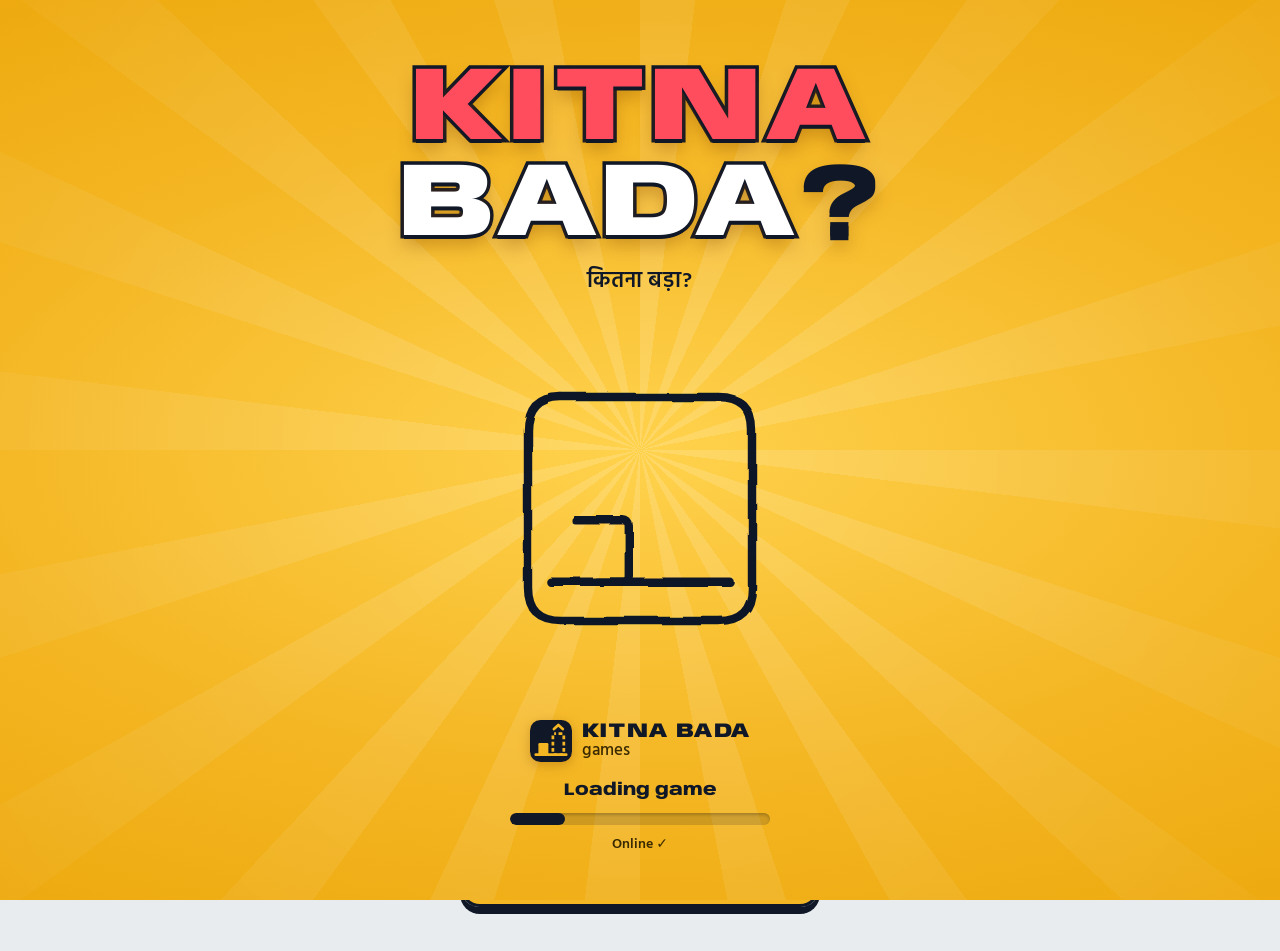
==== commit c7e1972d: "Add OFL licence for bundled fonts and credit them Anybody, Hind and IBM Plex Mono are under the SIL " ====
--- a/index.html
+++ b/index.html
@@ -851,6 +851,7 @@
       <p>Animal and dinosaur silhouettes come from <a href="https://www.phylopic.org/" target="_blank" rel="noopener">PhyloPic</a>. Some vehicles, rockets and monuments are traced from drawings on <a href="https://commons.wikimedia.org/" target="_blank" rel="noopener">Wikimedia Commons</a>. State and city boundaries come from <a href="https://github.com/datameet" target="_blank" rel="noopener">DataMeet India</a>; park and lake boundaries from <a href="https://www.openstreetmap.org/copyright" target="_blank" rel="noopener">OpenStreetMap</a> (© OpenStreetMap contributors, ODbL) and <a href="https://www.naturalearthdata.com/" target="_blank" rel="noopener">Natural Earth</a>. Mountain outlines are real elevation profiles from the Copernicus DEM via <a href="https://open-meteo.com/" target="_blank" rel="noopener">Open-Meteo</a>. Everything else is drawn in code for this game. Shapes shared under a CC BY-SA licence are shared under that same licence, and outline data from OpenStreetMap stays under the ODbL. Where no silhouette of the exact species existed, we used a close relative and say so.</p>
       <p>Every shape is fitted to the object’s real size: its length, height, or, for places, its area. Map outlines are scaled so their area matches the official figure exactly.</p>
       <p>Where a size varies, such as a lake that swells in the monsoon or animals that differ between individuals, we use a typical figure and the fact line says so. A few figures are worked out from other published numbers, and those are marked calculated.</p>
+      <p>Fonts: Anybody (The Anybody Project Authors), Hind (Indian Type Foundry) and IBM Plex Mono (IBM Corp.), all under the <a href="fonts/OFL.txt" target="_blank" rel="noopener">SIL Open Font License 1.1</a>.</p>
       <p>Spotted a number that looks wrong? Tell us and we will fix it the same day.</p>
     </div>
     <div id="credList"></div>
--- a/fonts/fonts.css
+++ b/fonts/fonts.css
@@ -0,0 +1,11 @@
+@font-face{font-family:'Anybody';font-style:normal;font-display:swap;font-weight:100 900;font-stretch:50% 150%;src:url(anybody-latin-wdth-normal.woff2) format('woff2');unicode-range:U+0000-00FF,U+0131,U+0152-0153,U+02BB-02BC,U+02C6,U+02DA,U+02DC,U+0304,U+0308,U+0329,U+2000-206F,U+20AC,U+2122,U+2191,U+2193,U+2212,U+2215,U+FEFF,U+FFFD;}
+@font-face{font-family:'Hind';font-style:normal;font-display:swap;font-weight:400;src:url(hind-latin-400-normal.woff2) format('woff2');unicode-range:U+0000-00FF,U+0131,U+0152-0153,U+02BB-02BC,U+02C6,U+02DA,U+02DC,U+0304,U+0308,U+0329,U+2000-206F,U+20AC,U+2122,U+2191,U+2193,U+2212,U+2215,U+FEFF,U+FFFD;}
+@font-face{font-family:'Hind';font-style:normal;font-display:swap;font-weight:400;src:url(hind-devanagari-400-normal.woff2) format('woff2');unicode-range:U+0900-097F,U+1CD0-1CF9,U+200C-200D,U+20A8,U+20B9,U+20F0,U+25CC,U+A830-A839,U+A8E0-A8FF,U+11B00-11B09;}
+@font-face{font-family:'Hind';font-style:normal;font-display:swap;font-weight:500;src:url(hind-latin-500-normal.woff2) format('woff2');unicode-range:U+0000-00FF,U+0131,U+0152-0153,U+02BB-02BC,U+02C6,U+02DA,U+02DC,U+0304,U+0308,U+0329,U+2000-206F,U+20AC,U+2122,U+2191,U+2193,U+2212,U+2215,U+FEFF,U+FFFD;}
+@font-face{font-family:'Hind';font-style:normal;font-display:swap;font-weight:500;src:url(hind-devanagari-500-normal.woff2) format('woff2');unicode-range:U+0900-097F,U+1CD0-1CF9,U+200C-200D,U+20A8,U+20B9,U+20F0,U+25CC,U+A830-A839,U+A8E0-A8FF,U+11B00-11B09;}
+@font-face{font-family:'Hind';font-style:normal;font-display:swap;font-weight:600;src:url(hind-latin-600-normal.woff2) format('woff2');unicode-range:U+0000-00FF,U+0131,U+0152-0153,U+02BB-02BC,U+02C6,U+02DA,U+02DC,U+0304,U+0308,U+0329,U+2000-206F,U+20AC,U+2122,U+2191,U+2193,U+2212,U+2215,U+FEFF,U+FFFD;}
+@font-face{font-family:'Hind';font-style:normal;font-display:swap;font-weight:600;src:url(hind-devanagari-600-normal.woff2) format('woff2');unicode-range:U+0900-097F,U+1CD0-1CF9,U+200C-200D,U+20A8,U+20B9,U+20F0,U+25CC,U+A830-A839,U+A8E0-A8FF,U+11B00-11B09;}
+@font-face{font-family:'Hind';font-style:normal;font-display:swap;font-weight:700;src:url(hind-latin-700-normal.woff2) format('woff2');unicode-range:U+0000-00FF,U+0131,U+0152-0153,U+02BB-02BC,U+02C6,U+02DA,U+02DC,U+0304,U+0308,U+0329,U+2000-206F,U+20AC,U+2122,U+2191,U+2193,U+2212,U+2215,U+FEFF,U+FFFD;}
+@font-face{font-family:'Hind';font-style:normal;font-display:swap;font-weight:700;src:url(hind-devanagari-700-normal.woff2) format('woff2');unicode-range:U+0900-097F,U+1CD0-1CF9,U+200C-200D,U+20A8,U+20B9,U+20F0,U+25CC,U+A830-A839,U+A8E0-A8FF,U+11B00-11B09;}
+@font-face{font-family:'IBM Plex Mono';font-style:normal;font-display:swap;font-weight:500;src:url(ibm-plex-mono-latin-500-normal.woff2) format('woff2');unicode-range:U+0000-00FF,U+0131,U+0152-0153,U+02BB-02BC,U+02C6,U+02DA,U+02DC,U+0304,U+0308,U+0329,U+2000-206F,U+20AC,U+2122,U+2191,U+2193,U+2212,U+2215,U+FEFF,U+FFFD;}
+@font-face{font-family:'IBM Plex Mono';font-style:normal;font-display:swap;font-weight:600;src:url(ibm-plex-mono-latin-600-normal.woff2) format('woff2');unicode-range:U+0000-00FF,U+0131,U+0152-0153,U+02BB-02BC,U+02C6,U+02DA,U+02DC,U+0304,U+0308,U+0329,U+2000-206F,U+20AC,U+2122,U+2191,U+2193,U+2212,U+2215,U+FEFF,U+FFFD;}
